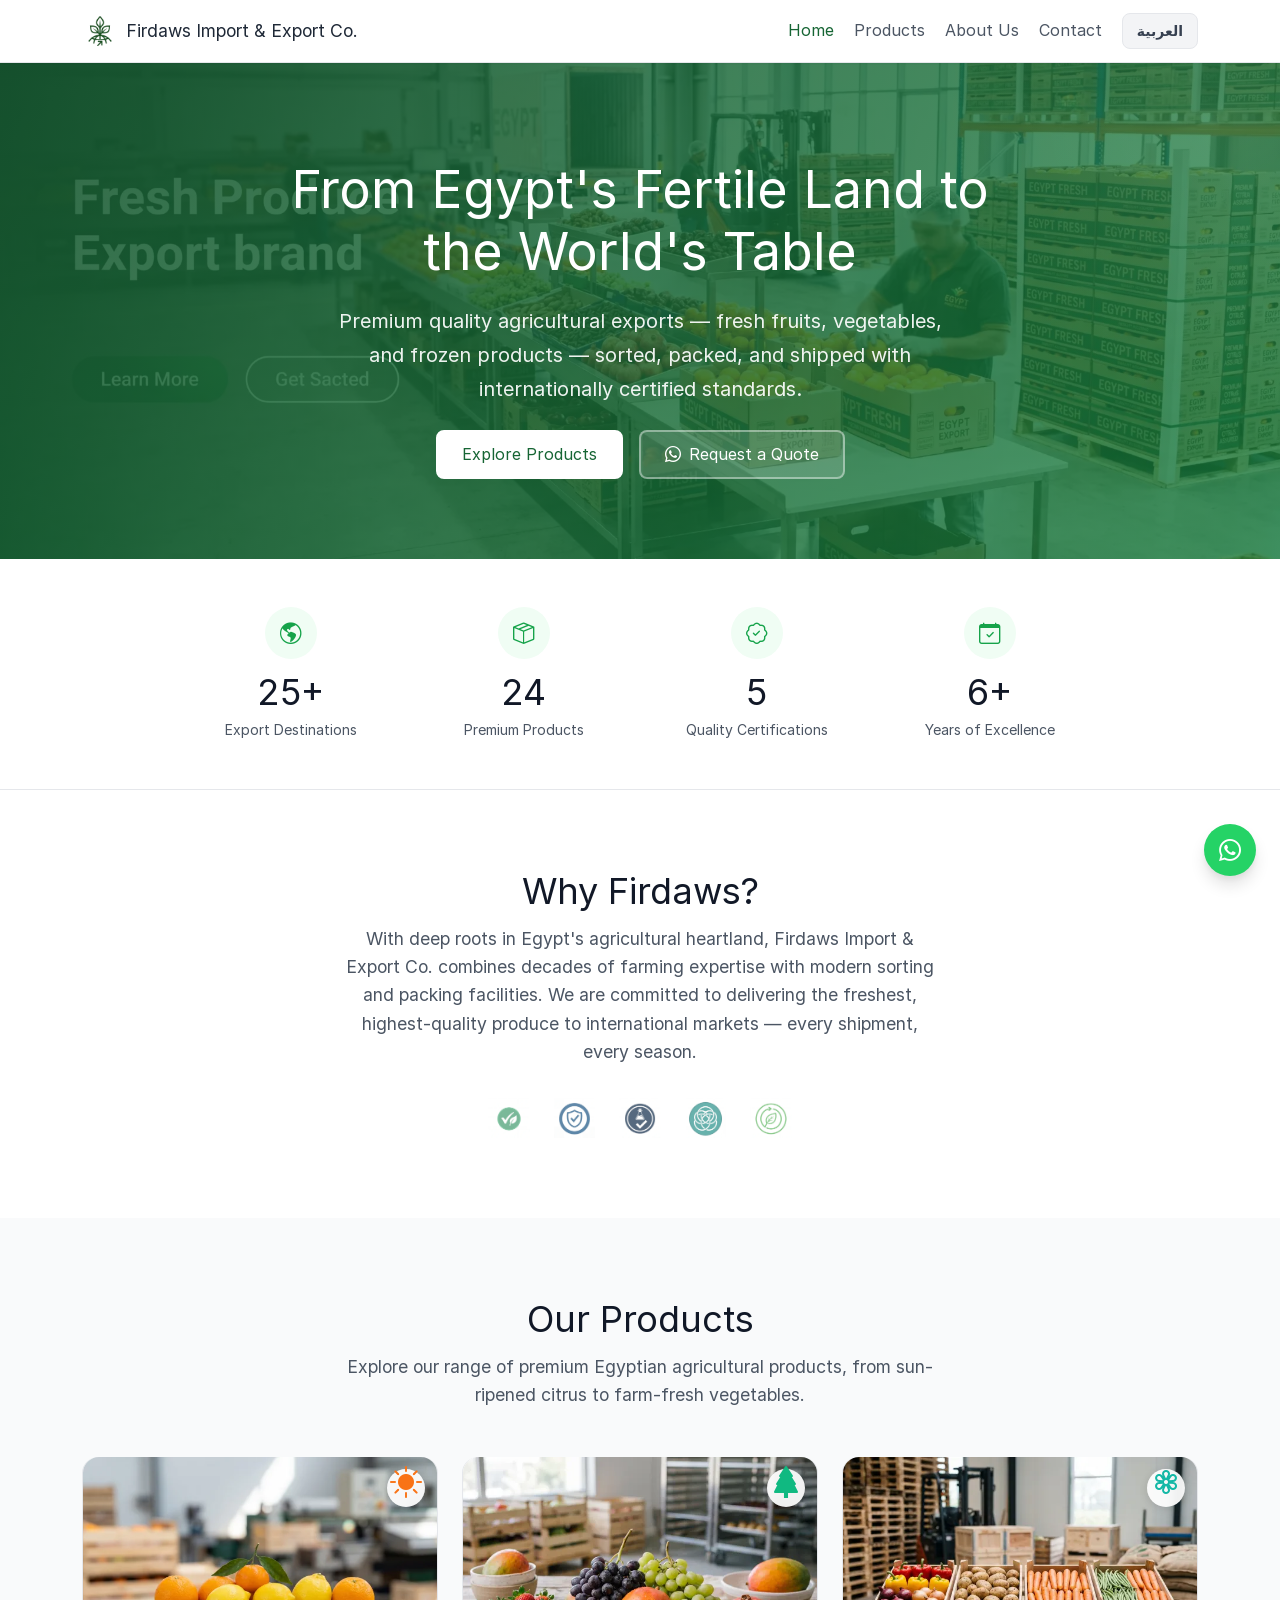
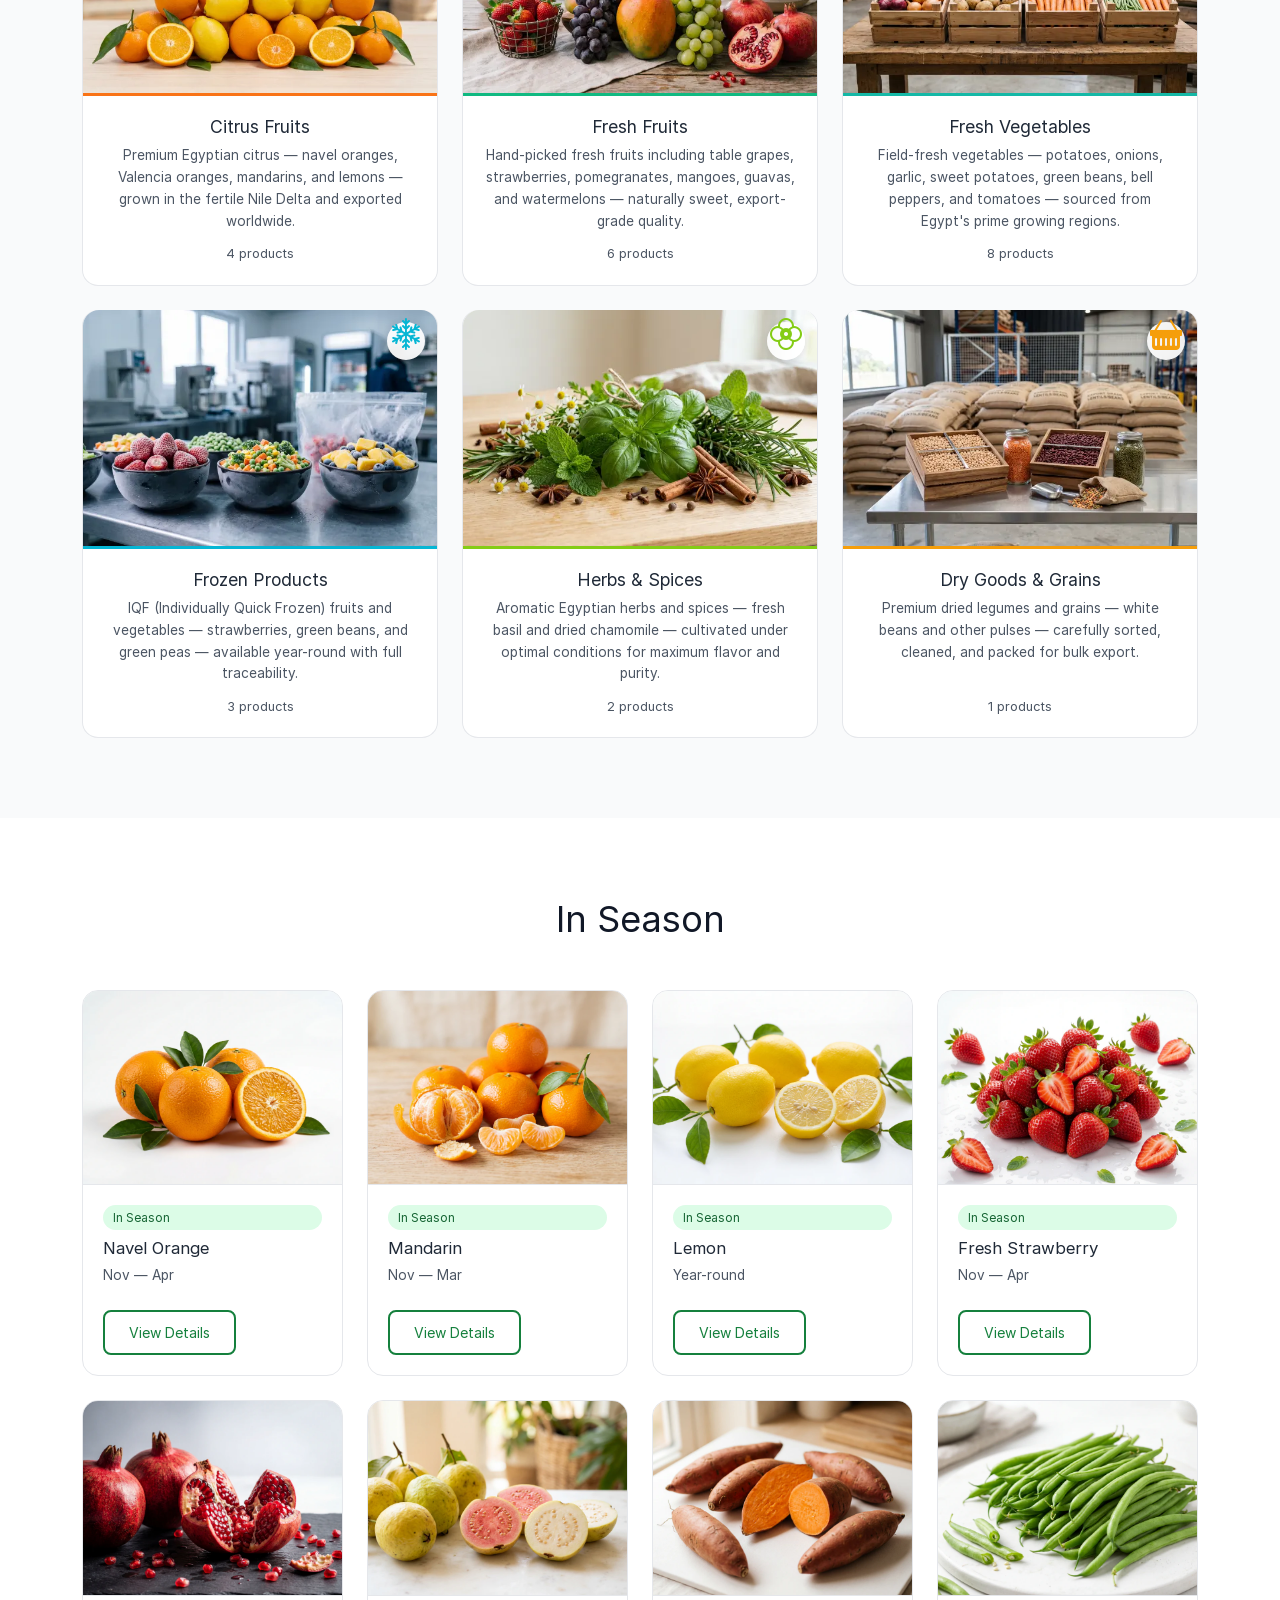
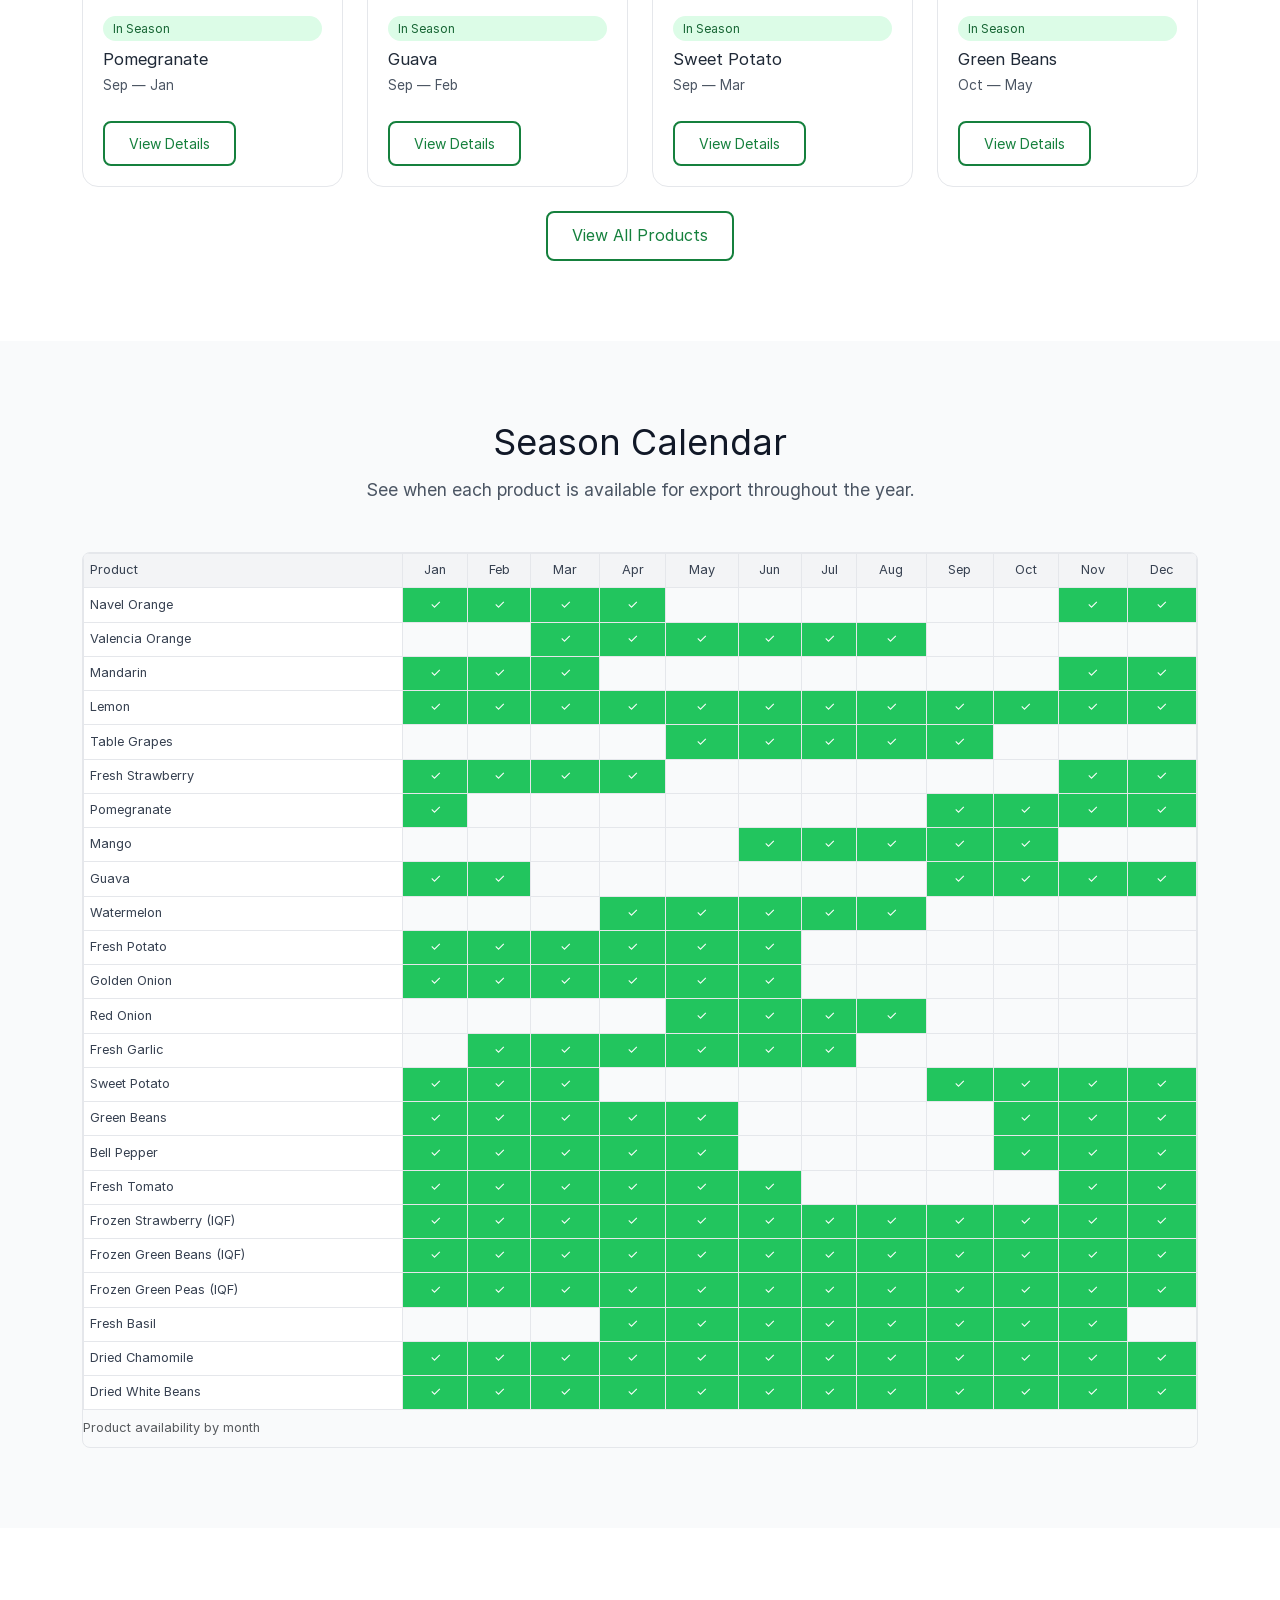
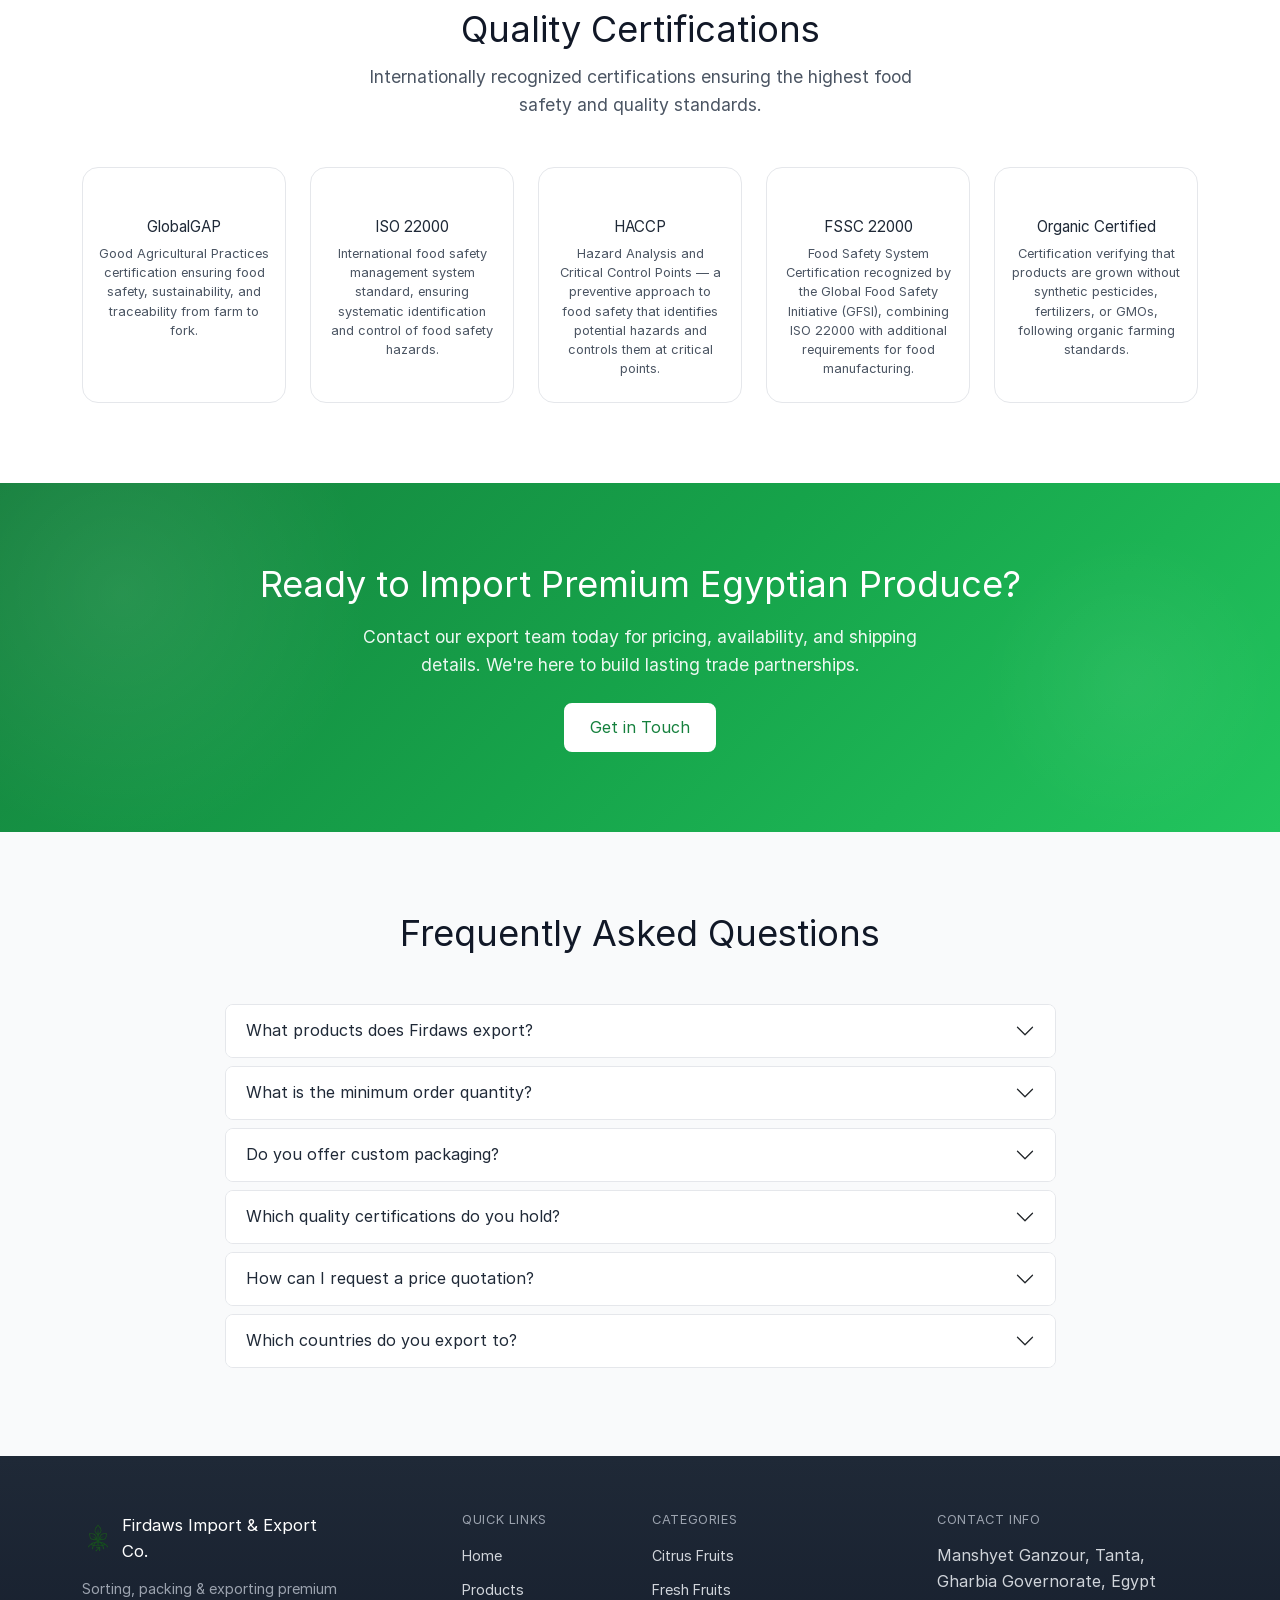
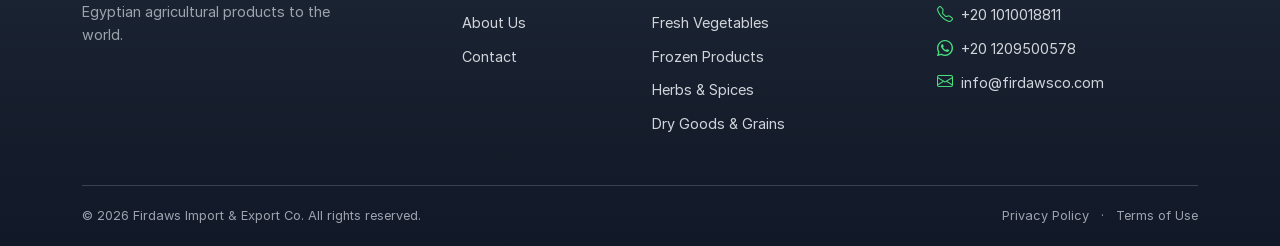
==== index.html @ d6fdc9bd "Phase 5 hotfix: Remove frame-ancestors from CSP meta tag — directive is ignored in meta elements (br" ====
<!DOCTYPE html>
<html lang="en" dir="ltr">

<head>
  <meta charset="utf-8">
  <meta name="viewport" content="width=device-width, initial-scale=1.0, shrink-to-fit=no">

  <title id="page-title">Firdaws Import &amp; Export Co. — Premium Egyptian Agricultural Exports</title>

  <meta name="description" id="page-desc"
        content="Firdaws Import &amp; Export Co. specializes in sorting, packing, and exporting premium Egyptian agricultural products — fresh fruits, vegetables, frozen goods, herbs, and dry goods — to global markets with internationally recognized quality certifications.">
  <meta name="robots" content="index, follow">
  <link rel="canonical" id="page-canonical" href="https://firdawsco.com/">

  <!-- Open Graph -->
  <meta property="og:type" content="website">
  <meta property="og:url" id="og-url" content="https://firdawsco.com/">
  <meta property="og:title" id="og-title" content="Firdaws Import &amp; Export Co. — Premium Egyptian Agricultural Exports">
  <meta property="og:description" id="og-desc" content="Firdaws Import &amp; Export Co. specializes in sorting, packing, and exporting premium Egyptian agricultural products — fresh fruits, vegetables, frozen goods, herbs, and dry goods — to global markets with internationally recognized quality certifications.">
  <meta property="og:image" id="og-image" content="https://firdawsco.com/assets/img/og-image.webp">
  <meta property="og:site_name" id="og-site-name" content="Firdaws Import &amp; Export Co.">
  <meta property="og:locale" id="og-locale" content="en_US">

  <!-- Twitter Card -->
  <meta name="twitter:card" content="summary_large_image">
  <meta name="twitter:title" id="tw-title" content="Firdaws Import &amp; Export Co. — Premium Egyptian Agricultural Exports">
  <meta name="twitter:description" id="tw-desc" content="Firdaws Import &amp; Export Co. specializes in sorting, packing, and exporting premium Egyptian agricultural products — fresh fruits, vegetables, frozen goods, herbs, and dry goods — to global markets with internationally recognized quality certifications.">
  <meta name="twitter:image" id="tw-image" content="https://firdawsco.com/assets/img/og-image.webp">

  <!-- hreflang -->
  <link rel="alternate" hreflang="en" id="hreflang-en" href="https://firdawsco.com/">
  <link rel="alternate" hreflang="ar" id="hreflang-ar" href="https://firdawsco.com/">
  <link rel="alternate" hreflang="x-default" href="https://firdawsco.com/">

  <!-- CSP -->
  <meta http-equiv="Content-Security-Policy"
        content="default-src 'none';
                 script-src 'self';
                 style-src 'self';
                 font-src 'self';
                 img-src 'self' data:;
                 connect-src 'self';
                 form-action 'none';
                 manifest-src 'self';">

  <!-- Font Preload -->
  <link rel="preload" href="./assets/fonts/inter-variable.woff2" as="font" type="font/woff2" crossorigin="anonymous">
  <link rel="preload" href="./assets/fonts/cairo-variable.woff2" as="font" type="font/woff2" crossorigin="anonymous">

  <!-- Hero Image Preload -->
  <link rel="preload" href="./assets/img/hero-bg.webp" as="image" type="image/webp" fetchpriority="high">

  <!-- Favicon & Manifest -->
  <link rel="icon" type="image/x-icon" href="./favicon.ico">
  <link rel="icon" type="image/png" sizes="32x32" href="./assets/img/favicon-32x32.png">
  <link rel="icon" type="image/png" sizes="16x16" href="./assets/img/favicon-16x16.png">
  <link rel="apple-touch-icon" sizes="180x180" href="./assets/img/apple-touch-icon.png">
  <link rel="manifest" href="./site.webmanifest">
  <meta name="theme-color" content="#16a34a">
  <meta name="apple-mobile-web-app-capable" content="yes">
  <meta name="apple-mobile-web-app-status-bar-style" content="default">

  <!-- Stylesheets -->
  <link rel="stylesheet" id="bootstrap-css" href="./assets/vendor/bootstrap-5.3.3/css/bootstrap.min.css">
  <link rel="stylesheet" href="./assets/vendor/bootstrap-icons-1.11.3/font/bootstrap-icons.min.css">
  <link rel="stylesheet" href="./assets/css/theme.css">
</head>

<body>

  <!-- Skip Link -->
  <a href="#main-content" class="skip-link" id="skip-link">Skip to main content</a>

  <!-- ═══════════════════════════════════════════
       NAVBAR
  ═══════════════════════════════════════════ -->
  <nav class="navbar navbar-expand-lg fw-navbar sticky-top"
       aria-label="Main navigation">
    <div class="container">

      <!-- Brand -->
      <a class="navbar-brand fw-brand" href="./">
        <img src="./assets/img/logo.webp" alt="" class="fw-brand-logo"
             width="36" height="36" loading="eager">
        <span id="nav-brand-name">Firdaws Import &amp; Export Co.</span>
      </a>

      <!-- Toggler -->
      <button class="navbar-toggler" type="button"
              data-bs-toggle="collapse" data-bs-target="#mainNav"
              aria-controls="mainNav" aria-expanded="false"
              aria-label="Toggle navigation">
        <i class="bi bi-list fs-4" aria-hidden="true"></i>
      </button>

      <!-- Nav Links + Lang Switch -->
      <div class="collapse navbar-collapse" id="mainNav">
        <ul class="navbar-nav ms-auto align-items-lg-center gap-lg-1">
          <li class="nav-item">
            <a class="nav-link" id="nav-home" href="./">Home</a>
          </li>
          <li class="nav-item">
            <a class="nav-link" id="nav-products" href="./products/">Products</a>
          </li>
          <li class="nav-item">
            <a class="nav-link" id="nav-about" href="./about.html">About Us</a>
          </li>
          <li class="nav-item">
            <a class="nav-link" id="nav-contact" href="./contact.html">Contact</a>
          </li>
          <li class="nav-item ms-lg-2">
            <button type="button" id="lang-switch" class="fw-btn-lang"></button>
          </li>
        </ul>
      </div>

    </div>
  </nav>

  <!-- ═══════════════════════════════════════════
       MAIN CONTENT
  ═══════════════════════════════════════════ -->
  <main id="main-content">

    <!-- ─── Section 1: Hero ─── -->
    <section id="hero-section" class="fw-hero fw-hero--home" aria-labelledby="hero-heading">
      <div class="container">
        <div class="row justify-content-center text-center">
          <div class="col-12 col-lg-10 col-xl-8">

            <h1 class="fw-hero-title" id="hero-heading">From Egypt's Fertile Land to the World's Table</h1>

            <p class="fw-hero-subtitle mb-4" id="hero-subtitle">Premium quality agricultural exports — fresh fruits, vegetables, and frozen products — sorted, packed, and shipped with internationally certified standards.</p>

            <div class="d-flex flex-wrap gap-3 justify-content-center">
              <a id="hero-cta" href="./products/" class="fw-btn-primary">
                Explore Products
              </a>
              <a id="hero-cta-quote" href="#" target="_blank" rel="noopener noreferrer" class="fw-btn-whatsapp">
                <i class="bi bi-whatsapp" aria-hidden="true"></i>
                <span id="hero-cta-quote-text">Request a Quote</span>
              </a>
            </div>

          </div>
        </div>
      </div>
    </section>
    <!-- ─── Section 1B: Stats Bar ─── -->
    <section class="fw-stats-bar" aria-label="Company statistics">
      <div class="container">
        <div id="stats-grid" class="fw-stats-grid">
          <!-- 4 stat items built dynamically by home-app.js -->
        </div>
      </div>
    </section>

    <!-- ─── Section 2: About Preview ─── -->
    <section class="fw-section" aria-labelledby="about-preview-heading">
      <div class="container text-center">

        <h2 class="fw-section-title" id="about-preview-heading">Why Firdaws?</h2>

        <p class="fw-section-subtitle mb-4" id="about-preview-text">With deep roots in Egypt's agricultural heartland, Firdaws Import &amp; Export Co. combines decades of farming expertise with modern sorting and packing facilities.</p>

        <div id="about-certs-row" class="fw-about-certs">
          <!-- Certification logos built dynamically by home-app.js -->
        </div>

      </div>
    </section>

    <!-- ─── Section 3: Categories Grid ─── -->
    <section class="fw-section fw-section-alt fw-reveal" aria-labelledby="categories-heading">
      <div class="container text-center">

        <h2 class="fw-section-title" id="categories-heading">Our Products</h2>
        <p class="fw-section-subtitle mb-5" id="categories-subtitle">Explore our range of premium Egyptian agricultural products, from sun-ripened citrus to farm-fresh vegetables.</p>

        <div id="categories-grid" class="row g-4">
          <!-- 6 category cards built dynamically by home-app.js -->
        </div>

      </div>
    </section>

    <!-- ─── Section 4: Featured Products ─── -->
    <section class="fw-section" aria-labelledby="featured-heading">
      <div class="container">

        <div class="text-center mb-5">
          <h2 class="fw-section-title" id="featured-heading">In Season</h2>
        </div>

        <div id="featured-grid" class="row g-4">
          <!-- Product cards built dynamically by home-app.js -->
        </div>

        <div class="text-center mt-4">
          <a id="featured-view-all" href="./products/" class="fw-btn-outline">
            View All Products
          </a>
        </div>

      </div>
    </section>

    <!-- ─── Section 5: Season Calendar ─── -->
    <section class="fw-section fw-section-alt" aria-labelledby="calendar-heading">
      <div class="container text-center">

        <h2 class="fw-section-title" id="calendar-heading">Season Calendar</h2>
        <p class="fw-section-subtitle mb-5" id="calendar-subtitle">See when each product is available for export throughout the year.</p>

        <div class="fw-calendar-wrap">
          <table class="fw-calendar-table">
            <thead id="calendar-thead">
              <!-- Header row built dynamically by home-app.js -->
            </thead>
            <tbody id="calendar-tbody">
              <!-- 24 product rows built dynamically by home-app.js -->
            </tbody>
          </table>
        </div>

        <!-- Mobile calendar — horizontal bars, shown on ≤767px -->
        <div id="calendar-mobile" class="fw-calendar-mobile">
          <!-- 24 product bar items built dynamically by home-app.js -->
        </div>

      </div>
    </section>

    <!-- ─── Section 6: Certifications ─── -->
    <section class="fw-section fw-reveal" aria-labelledby="certs-heading">
      <div class="container text-center">

        <h2 class="fw-section-title" id="certs-heading">Quality Certifications</h2>
        <p class="fw-section-subtitle mb-5" id="certs-subtitle">Internationally recognized certifications ensuring the highest food safety and quality standards.</p>

        <div id="certs-grid" class="row g-4 justify-content-center">
          <!-- 5 certification cards built dynamically by home-app.js -->
        </div>

      </div>
    </section>

    <!-- ─── Section 7: CTA ─── -->
    <section class="fw-cta" aria-labelledby="cta-heading">
      <div class="container text-center position-relative">

        <h2 class="fw-cta-title mb-3" id="cta-heading">Ready to Import Premium Egyptian Produce?</h2>
        <p class="fw-cta-text mb-4" id="cta-text">Contact our export team today for pricing, availability, and shipping details. We're here to build lasting trade partnerships.</p>

        <a id="cta-btn" href="./contact.html" class="fw-btn-outline">
          Get in Touch
        </a>

      </div>
    </section>

    <!-- ─── Section 8: FAQ ─── -->
    <section class="fw-section fw-section-alt fw-faq fw-reveal" aria-labelledby="faq-heading">
      <div class="container">

        <div class="text-center mb-5">
          <h2 class="fw-section-title" id="faq-heading">Frequently Asked Questions</h2>
        </div>

        <div class="row justify-content-center">
          <div class="col-12 col-lg-9">
            <div class="accordion" id="faq-accordion">
              <!-- 6 accordion items built dynamically by home-app.js -->
            </div>
          </div>
        </div>

      </div>
    </section>

  </main>

  <!-- ═══════════════════════════════════════════
       FOOTER
  ═══════════════════════════════════════════ -->
  <footer class="fw-footer" role="contentinfo">
    <div class="container">

      <div class="row g-4">

        <!-- Brand Column -->
        <div class="col-12 col-md-6 col-lg-3">
          <div class="fw-footer-brand">
            <img src="./assets/img/logo.webp" alt="" width="32" height="32" loading="lazy">
            <span id="footer-brand-name">Firdaws Import &amp; Export Co.</span>
          </div>
          <p class="fw-footer-tagline" id="footer-tagline">Sorting, packing &amp; exporting premium Egyptian agricultural products to the world.</p>
        </div>

        <!-- Quick Links Column -->
        <div class="col-6 col-md-3 col-lg-2 offset-lg-1">
          <h3 class="fw-footer-heading" id="footer-quick-title">Quick Links</h3>
          <ul class="fw-footer-links" id="footer-quick-links">
            <li><a href="./">Home</a></li>
            <li><a href="./products/">Products</a></li>
            <li><a href="./about.html">About Us</a></li>
            <li><a href="./contact.html">Contact</a></li>
          </ul>
        </div>

        <!-- Categories Column -->
        <div class="col-6 col-md-3 col-lg-2">
          <h3 class="fw-footer-heading" id="footer-categories-title">Categories</h3>
          <ul class="fw-footer-links" id="footer-categories">
            <!-- 6 category links built dynamically by shared-page.js -->
          </ul>
        </div>

        <!-- Contact Column -->
        <div class="col-12 col-md-6 col-lg-3 offset-lg-1">
          <h3 class="fw-footer-heading" id="footer-contact-title">Contact Info</h3>
          <ul class="fw-footer-links">
            <li id="footer-address" class="mb-2">Manshyet Ganzour, Tanta, Gharbia Governorate, Egypt</li>
            <li class="fw-footer-contact-item">
              <i class="bi bi-telephone" aria-hidden="true"></i>
              <a id="footer-phone-link" href="tel:+201010018811">+20 1010018811</a>
            </li>
            <li class="fw-footer-contact-item">
              <i class="bi bi-whatsapp" aria-hidden="true"></i>
              <a id="footer-whatsapp-link" href="#" target="_blank" rel="noopener noreferrer">+20 1209500578</a>
            </li>
            <li class="fw-footer-contact-item">
              <i class="bi bi-envelope" aria-hidden="true"></i>
              <a id="footer-email-link" href="mailto:info@firdawsco.com">info@firdawsco.com</a>
            </li>
          </ul>
        </div>

      </div>

      <!-- Footer Bottom -->
      <div class="fw-footer-bottom">
        <span id="footer-copyright">&copy; 2026 Firdaws Import &amp; Export Co. All rights reserved.</span>
        <div>
          <a href="./legal/privacy.html" data-legal="privacy">Privacy Policy</a>
          <span class="mx-2" aria-hidden="true">·</span>
          <a href="./legal/terms.html" data-legal="terms">Terms of Use</a>
        </div>
      </div>

    </div>
  </footer>

  <!-- Floating Actions -->
  <div id="floating-actions" class="fw-floating-actions">
    <button type="button" id="back-to-top" class="fw-back-to-top" aria-label="Back to top">
      <!-- SVG progress ring + arrow icon built by shared-page.js -->
    </button>
    <a id="whatsapp-float" href="#" target="_blank" rel="noopener noreferrer"
       class="fw-whatsapp-float" aria-label="Chat on WhatsApp">
      <i class="bi bi-whatsapp" aria-hidden="true"></i>
    </a>
  </div>

  <!-- Scripts — deferred, non-blocking, correct order -->
  <script src="./assets/vendor/bootstrap-5.3.3/js/bootstrap.min.js" defer></script>
  <script src="./assets/js/company-data.js" defer></script>
  <script src="./assets/js/utils.js" defer></script>
  <script src="./assets/js/shared-page.js" defer></script>
  <script src="./assets/js/home-app.js" defer></script>

</body>

</html>
---- assets/css/theme.css ----
/* ── Firdaws Import & Export Co. — Theme CSS ──
   @font-face declarations, CSS custom properties,
   and all fw- prefixed classes.
   Light professional B2B theme — green/white palette.
   ── End Summary ── */

/* ═══════════════════════════════════════════
   A.1 — @font-face Declarations
   ═══════════════════════════════════════════ */

@font-face {
  font-family: 'Inter Variable';
  src: url('../fonts/inter-variable.woff2') format('woff2');
  font-weight: 100 900;
  font-style: normal;
  font-display: swap;
}

@font-face {
  font-family: 'Cairo Variable';
  src: url('../fonts/cairo-variable.woff2') format('woff2');
  font-weight: 200 1000;
  font-style: normal;
  font-display: swap;
}

/* ═══════════════════════════════════════════
   A.2 — CSS Custom Properties
   ═══════════════════════════════════════════ */

:root {
  /* Fonts — switchLanguage() depends on these exact names */
  --fw-font-en: 'Inter Variable', system-ui, -apple-system, sans-serif;
  --fw-font-ar: 'Cairo Variable', 'Segoe UI', Tahoma, sans-serif;
  --fw-font-body: var(--fw-font-en);

  /* Brand Colors — green palette */
  --fw-green-50: #f0fdf4;
  --fw-green-100: #dcfce7;
  --fw-green-200: #bbf7d0;
  --fw-green-300: #86efac;
  --fw-green-400: #4ade80;
  --fw-green-500: #22c55e;
  --fw-green-600: #16a34a;
  --fw-green-700: #15803d;
  --fw-green-800: #166534;
  --fw-green-900: #14532d;

  --fw-primary: var(--fw-green-600);
  --fw-primary-hover: var(--fw-green-700);
  --fw-primary-light: var(--fw-green-50);

  /* Neutrals */
  --fw-white: #ffffff;
  --fw-gray-50: #f9fafb;
  --fw-gray-100: #f3f4f6;
  --fw-gray-200: #e5e7eb;
  --fw-gray-300: #d1d5db;
  --fw-gray-400: #9ca3af;
  --fw-gray-500: #6b7280;
  --fw-gray-600: #4b5563;
  --fw-gray-700: #374151;
  --fw-gray-800: #1f2937;
  --fw-gray-900: #111827;

  /* Semantic */
  --fw-bg: var(--fw-white);
  --fw-bg-alt: var(--fw-gray-50);
  --fw-text: var(--fw-gray-800);
  --fw-text-muted: var(--fw-gray-600);
  --fw-border: var(--fw-gray-200);

  /* Category Colors — match DATA.categories[].color */
  --fw-orange: #f97316;
  --fw-emerald: #10b981;
  --fw-teal: #14b8a6;
  --fw-cyan: #06b6d4;
  --fw-lime: #84cc16;
  --fw-amber: #f59e0b;

  /* Spacing / Radius */
  --fw-radius: 0.5rem;
  --fw-radius-lg: 1rem;
  --fw-section-py: 5rem;

  /* Shadows */
  --fw-shadow-sm: 0 1px 2px rgba(0, 0, 0, 0.05);
  --fw-shadow: 0 1px 3px rgba(0, 0, 0, 0.1), 0 1px 2px rgba(0, 0, 0, 0.06);
  --fw-shadow-md: 0 4px 6px rgba(0, 0, 0, 0.07), 0 2px 4px rgba(0, 0, 0, 0.06);
  --fw-shadow-lg: 0 10px 15px rgba(0, 0, 0, 0.1), 0 4px 6px rgba(0, 0, 0, 0.05);
}

/* ═══════════════════════════════════════════
   A.3 — Base / Reset
   ═══════════════════════════════════════════ */

*,
*::before,
*::after {
  box-sizing: border-box;
}

body {
  font-family: var(--fw-font-body);
  color: var(--fw-text);
  background-color: var(--fw-bg);
  line-height: 1.6;
  -webkit-font-smoothing: antialiased;
  -moz-osx-font-smoothing: grayscale;
}

img {
  max-width: 100%;
  height: auto;
}

a {
  color: var(--fw-primary);
  text-decoration: none;
}

a:hover {
  color: var(--fw-primary-hover);
}

/* ═══════════════════════════════════════════
   A.4 — Skip Link
   ═══════════════════════════════════════════ */

.skip-link {
  position: absolute;
  top: -100%;
  left: 0;
  z-index: 9999;
  padding: 0.75rem 1.5rem;
  background-color: var(--fw-primary);
  color: var(--fw-white);
  font-weight: 600;
  border-radius: 0 0 var(--fw-radius) 0;
  transition: top 0.2s;
}

.skip-link:focus {
  top: 0;
  color: var(--fw-white);
}

/* ═══════════════════════════════════════════
   A.5 — Navbar
   ═══════════════════════════════════════════ */

.fw-navbar {
  background-color: var(--fw-white);
  border-bottom: 1px solid var(--fw-border);
  box-shadow: var(--fw-shadow-sm);
}

.fw-navbar .navbar-toggler {
  border: none;
  padding: 0.25rem 0.5rem;
}

.fw-navbar .navbar-toggler:focus {
  box-shadow: 0 0 0 0.2rem rgba(22, 163, 74, 0.25);
}

.fw-brand {
  display: flex;
  align-items: center;
  gap: 0.5rem;
  text-decoration: none;
  color: var(--fw-text);
  font-weight: 700;
  font-size: 1.1rem;
}

.fw-brand:hover {
  color: var(--fw-green-700);
}

.fw-brand-logo {
  width: 36px;
  height: 36px;
  object-fit: contain;
}

.fw-navbar .nav-link {
  color: var(--fw-gray-600);
  font-weight: 500;
  padding: 0.5rem 0.75rem;
  border-radius: var(--fw-radius);
  transition: color 0.2s, background-color 0.2s;
}

.fw-navbar .nav-link:hover,
.fw-navbar .nav-link:focus {
  color: var(--fw-green-700);
  background-color: var(--fw-primary-light);
}

.fw-navbar .nav-link[aria-current="page"] {
  color: var(--fw-green-800);
  font-weight: 600;
}

/* ═══════════════════════════════════════════
   A.6 — Buttons
   ═══════════════════════════════════════════ */

.fw-btn-primary {
  display: inline-flex;
  align-items: center;
  gap: 0.5rem;
  padding: 0.625rem 1.5rem;
  background-color: var(--fw-primary);
  color: var(--fw-white);
  font-weight: 600;
  border: 2px solid var(--fw-primary);
  border-radius: var(--fw-radius);
  cursor: pointer;
  transition: background-color 0.2s, border-color 0.2s, box-shadow 0.2s;
}

.fw-btn-primary:hover,
.fw-btn-primary:focus {
  background-color: var(--fw-primary-hover);
  border-color: var(--fw-primary-hover);
  color: var(--fw-white);
  box-shadow: var(--fw-shadow-md);
}

.fw-btn-outline {
  display: inline-flex;
  align-items: center;
  gap: 0.5rem;
  padding: 0.625rem 1.5rem;
  background-color: transparent;
  color: var(--fw-green-700);
  font-weight: 600;
  border: 2px solid var(--fw-green-700);
  border-radius: var(--fw-radius);
  cursor: pointer;
  transition: background-color 0.2s, color 0.2s, box-shadow 0.2s;
}

.fw-btn-outline:hover,
.fw-btn-outline:focus {
  background-color: var(--fw-green-700);
  color: var(--fw-white);
  box-shadow: var(--fw-shadow-md);
}

.fw-btn-whatsapp {
  display: inline-flex;
  align-items: center;
  gap: 0.5rem;
  padding: 0.625rem 1.5rem;
  background-color: #25d366;
  color: var(--fw-white);
  font-weight: 600;
  border: 2px solid #25d366;
  border-radius: var(--fw-radius);
  cursor: pointer;
  transition: background-color 0.2s, box-shadow 0.2s;
}

.fw-btn-whatsapp:hover,
.fw-btn-whatsapp:focus {
  background-color: #1da851;
  border-color: #1da851;
  color: var(--fw-white);
  box-shadow: var(--fw-shadow-md);
}

.fw-btn-lang {
  display: inline-flex;
  align-items: center;
  padding: 0.375rem 0.875rem;
  background-color: var(--fw-gray-100);
  color: var(--fw-gray-700);
  font-weight: 600;
  font-size: 0.875rem;
  border: 1px solid var(--fw-border);
  border-radius: var(--fw-radius);
  cursor: pointer;
  transition: background-color 0.2s, color 0.2s;
}

.fw-btn-lang:hover,
.fw-btn-lang:focus {
  background-color: var(--fw-gray-200);
  color: var(--fw-gray-900);
}

/* ═══════════════════════════════════════════
   A.7 — Hero Section
   ═══════════════════════════════════════════ */

.fw-hero {
  padding: 5rem 0 4rem;
  background-color: var(--fw-primary-light);
  position: relative;
  overflow: hidden;
}

.fw-hero::before {
  content: '';
  position: absolute;
  top: -50%;
  right: -20%;
  width: 600px;
  height: 600px;
  background: radial-gradient(circle, rgba(22, 163, 74, 0.08) 0%, transparent 70%);
  border-radius: 50%;
  pointer-events: none;
}

.fw-hero-title {
  font-size: clamp(2rem, 5vw, 3.25rem);
  font-weight: 800;
  line-height: 1.2;
  color: var(--fw-gray-900);
  margin-bottom: 1.25rem;
}

.fw-hero-subtitle {
  font-size: clamp(1rem, 2.5vw, 1.25rem);
  color: var(--fw-gray-600);
  max-width: 640px;
  margin-left: auto;
  margin-right: auto;
  line-height: 1.7;
}

/* ═══════════════════════════════════════════
   A.8 — Sections
   ═══════════════════════════════════════════ */

.fw-section {
  padding: var(--fw-section-py) 0;
}

.fw-section-alt {
  background-color: var(--fw-bg-alt);
}

.fw-section-title {
  font-size: clamp(1.5rem, 3vw, 2.25rem);
  font-weight: 700;
  color: var(--fw-gray-900);
  margin-bottom: 0.75rem;
}

.fw-section-subtitle {
  font-size: 1.1rem;
  color: var(--fw-text-muted);
  max-width: 600px;
  margin-left: auto;
  margin-right: auto;
}

/* ═══════════════════════════════════════════
   A.9 — Category Cards
   ═══════════════════════════════════════════ */

.fw-cat-card {
  display: block;
  padding: 1.5rem;
  border: 1px solid var(--fw-border);
  border-radius: var(--fw-radius-lg);
  background-color: var(--fw-white);
  text-decoration: none;
  color: var(--fw-text);
  transition: transform 0.2s, box-shadow 0.2s, border-color 0.2s;
  height: 100%;
}

.fw-cat-card:hover {
  transform: translateY(-4px);
  box-shadow: var(--fw-shadow-lg);
  color: var(--fw-text);
}

.fw-cat-card i {
  font-size: 2rem;
  margin-bottom: 0.75rem;
  display: block;
}

.fw-cat-card h3 {
  font-size: 1.1rem;
  font-weight: 700;
  margin-bottom: 0.5rem;
}

.fw-cat-card p {
  font-size: 0.875rem;
  color: var(--fw-text-muted);
  margin-bottom: 0.75rem;
  line-height: 1.6;
}

.fw-cat-count {
  font-size: 0.8rem;
  font-weight: 600;
  color: var(--fw-text-muted);
}

/* Category color accents — border-top + icon color */
.fw-cat-card--orange  { border-top: 3px solid var(--fw-orange); }
.fw-cat-card--orange i { color: var(--fw-orange); }

.fw-cat-card--emerald  { border-top: 3px solid var(--fw-emerald); }
.fw-cat-card--emerald i { color: var(--fw-emerald); }

.fw-cat-card--teal  { border-top: 3px solid var(--fw-teal); }
.fw-cat-card--teal i { color: var(--fw-teal); }

.fw-cat-card--cyan  { border-top: 3px solid var(--fw-cyan); }
.fw-cat-card--cyan i { color: var(--fw-cyan); }

.fw-cat-card--lime  { border-top: 3px solid var(--fw-lime); }
.fw-cat-card--lime i { color: var(--fw-lime); }

.fw-cat-card--amber  { border-top: 3px solid var(--fw-amber); }
.fw-cat-card--amber i { color: var(--fw-amber); }

.fw-cat-card:hover.fw-cat-card--orange  { border-color: var(--fw-orange); }
.fw-cat-card:hover.fw-cat-card--emerald { border-color: var(--fw-emerald); }
.fw-cat-card:hover.fw-cat-card--teal    { border-color: var(--fw-teal); }
.fw-cat-card:hover.fw-cat-card--cyan    { border-color: var(--fw-cyan); }
.fw-cat-card:hover.fw-cat-card--lime    { border-color: var(--fw-lime); }
.fw-cat-card:hover.fw-cat-card--amber   { border-color: var(--fw-amber); }

/* ═══════════════════════════════════════════
   A.10 — Product Cards
   ═══════════════════════════════════════════ */

.fw-product-card {
  border: 1px solid var(--fw-border);
  border-radius: var(--fw-radius-lg);
  background-color: var(--fw-white);
  overflow: hidden;
  transition: transform 0.2s, box-shadow 0.2s;
  height: 100%;
  display: flex;
  flex-direction: column;
}

.fw-product-card:hover {
  transform: translateY(-4px);
  box-shadow: var(--fw-shadow-lg);
}

.fw-product-card img {
  width: 100%;
  height: 200px;
  object-fit: cover;
  border-bottom: 1px solid var(--fw-border);
}

.fw-product-card-body {
  padding: 1.25rem;
  flex: 1;
  display: flex;
  flex-direction: column;
}

.fw-product-card-body h3 {
  font-size: 1.05rem;
  font-weight: 700;
  margin-bottom: 0.375rem;
}

.fw-product-card-body p {
  font-size: 0.85rem;
  color: var(--fw-text-muted);
  margin-bottom: 0.75rem;
}

.fw-product-badge {
  display: inline-block;
  font-size: 0.75rem;
  font-weight: 600;
  padding: 0.2rem 0.6rem;
  border-radius: 999px;
  margin-bottom: 0.5rem;
}

.fw-badge-season {
  background-color: var(--fw-green-100);
  color: var(--fw-green-800);
}

.fw-product-card-footer {
  margin-top: auto;
  padding-top: 0.75rem;
}

/* ═══════════════════════════════════════════
   A.11 — Season Calendar Table
   ═══════════════════════════════════════════ */

.fw-calendar-table {
  width: 100%;
  font-size: 0.8rem;
  border-collapse: collapse;
}

.fw-calendar-table th,
.fw-calendar-table td {
  padding: 0.4rem 0.35rem;
  text-align: center;
  border: 1px solid var(--fw-border);
  white-space: nowrap;
}

.fw-calendar-table thead th {
  background-color: var(--fw-gray-100);
  font-weight: 700;
  color: var(--fw-gray-700);
  position: sticky;
  top: 0;
  z-index: 1;
}

.fw-calendar-table thead th:first-child {
  text-align: start;
  min-width: 140px;
}

.fw-calendar-table tbody td:first-child {
  text-align: start;
  font-weight: 600;
  color: var(--fw-gray-700);
  background-color: var(--fw-white);
}

.fw-cal-active {
  background-color: var(--fw-green-500);
  color: var(--fw-white);
}

.fw-calendar-wrap {
  overflow-x: auto;
  -webkit-overflow-scrolling: touch;
  border-radius: var(--fw-radius);
  border: 1px solid var(--fw-border);
}

/* ═══════════════════════════════════════════
   A.12 — Certification Cards
   ═══════════════════════════════════════════ */

.fw-cert-card {
  text-align: center;
  padding: 1.5rem 1rem;
  border: 1px solid var(--fw-border);
  border-radius: var(--fw-radius-lg);
  background-color: var(--fw-white);
  height: 100%;
  transition: box-shadow 0.2s;
}

.fw-cert-card:hover {
  box-shadow: var(--fw-shadow-md);
}

.fw-cert-logo {
  max-height: 60px;
  width: auto;
  margin-bottom: 1rem;
  object-fit: contain;
}

.fw-cert-card h3 {
  font-size: 0.95rem;
  font-weight: 700;
  margin-bottom: 0.5rem;
  color: var(--fw-gray-800);
}

.fw-cert-card p {
  font-size: 0.8rem;
  color: var(--fw-text-muted);
  line-height: 1.5;
  margin-bottom: 0;
}

/* ═══════════════════════════════════════════
   A.13 — CTA Section
   ═══════════════════════════════════════════ */

.fw-cta {
  padding: var(--fw-section-py) 0;
  background-color: var(--fw-primary);
  color: var(--fw-white);
  position: relative;
  overflow: hidden;
}

.fw-cta::before {
  content: '';
  position: absolute;
  top: -40%;
  left: -10%;
  width: 500px;
  height: 500px;
  background: radial-gradient(circle, rgba(255, 255, 255, 0.08) 0%, transparent 70%);
  border-radius: 50%;
  pointer-events: none;
}

.fw-cta-title {
  font-size: clamp(1.5rem, 3vw, 2.25rem);
  font-weight: 700;
  color: var(--fw-white);
}

.fw-cta-text {
  color: rgba(255, 255, 255, 0.92);
  font-size: 1.1rem;
  max-width: 600px;
  margin-left: auto;
  margin-right: auto;
}

.fw-cta .fw-btn-outline {
  border-color: var(--fw-white);
  color: var(--fw-white);
}

.fw-cta .fw-btn-outline:hover,
.fw-cta .fw-btn-outline:focus {
  background-color: var(--fw-white);
  color: var(--fw-primary);
}

/* ═══════════════════════════════════════════
   A.14 — FAQ / Accordion
   ═══════════════════════════════════════════ */

.fw-faq .accordion-item {
  border: 1px solid var(--fw-border);
  margin-bottom: 0.5rem;
  border-radius: var(--fw-radius) !important;
  overflow: hidden;
}

.fw-faq .accordion-button {
  font-weight: 600;
  color: var(--fw-gray-800);
  background-color: var(--fw-white);
  padding: 1rem 1.25rem;
}

.fw-faq .accordion-button:not(.collapsed) {
  background-color: var(--fw-primary-light);
  color: var(--fw-primary);
  box-shadow: none;
}

.fw-faq .accordion-button:focus {
  box-shadow: 0 0 0 0.2rem rgba(22, 163, 74, 0.25);
  border-color: transparent;
}

.fw-faq .accordion-body {
  color: var(--fw-gray-600);
  line-height: 1.7;
  padding: 1rem 1.25rem;
}

/* ═══════════════════════════════════════════
   A.15 — About Preview — cert logos row
   ═══════════════════════════════════════════ */

.fw-about-certs {
  display: flex;
  flex-wrap: wrap;
  align-items: center;
  justify-content: center;
  gap: 1.5rem;
  margin-top: 2rem;
}

.fw-about-certs img {
  height: 40px;
  width: auto;
  object-fit: contain;
  opacity: 0.7;
  transition: opacity 0.2s;
  filter: grayscale(30%);
}

.fw-about-certs img:hover {
  opacity: 1;
  filter: grayscale(0%);
}

/* ═══════════════════════════════════════════
   A.16 — Footer
   ═══════════════════════════════════════════ */

.fw-footer {
  background-color: var(--fw-gray-800);
  color: var(--fw-gray-300);
  padding: 3.5rem 0 0;
}

.fw-footer-brand {
  display: flex;
  align-items: center;
  gap: 0.5rem;
  margin-bottom: 0.75rem;
}

.fw-footer-brand img {
  width: 32px;
  height: 32px;
  object-fit: contain;
}

.fw-footer-brand span {
  font-weight: 700;
  font-size: 1.05rem;
  color: var(--fw-white);
}

.fw-footer-tagline {
  font-size: 0.9rem;
  color: var(--fw-gray-400);
  line-height: 1.6;
}

.fw-footer-heading {
  font-size: 0.8rem;
  font-weight: 700;
  text-transform: uppercase;
  letter-spacing: 0.05em;
  color: var(--fw-gray-400);
  margin-bottom: 1rem;
}

.fw-footer-links {
  list-style: none;
  padding: 0;
  margin: 0;
}

.fw-footer-links li {
  margin-bottom: 0.5rem;
}

.fw-footer-links a {
  color: var(--fw-gray-300);
  font-size: 0.9rem;
  text-decoration: none;
  transition: color 0.2s;
}

.fw-footer-links a:hover {
  color: var(--fw-white);
}

.fw-footer-contact-item {
  display: flex;
  align-items: center;
  gap: 0.5rem;
  margin-bottom: 0.5rem;
  font-size: 0.9rem;
}

.fw-footer-contact-item i {
  color: var(--fw-green-400);
  font-size: 1rem;
  flex-shrink: 0;
}

.fw-footer-contact-item a {
  color: var(--fw-gray-300);
  text-decoration: none;
}

.fw-footer-contact-item a:hover {
  color: var(--fw-white);
}

.fw-footer-bottom {
  border-top: 1px solid var(--fw-gray-700);
  padding: 1.25rem 0;
  margin-top: 2.5rem;
  display: flex;
  flex-wrap: wrap;
  justify-content: space-between;
  align-items: center;
  gap: 0.75rem;
  font-size: 0.8rem;
  color: var(--fw-gray-400);
}

.fw-footer-bottom a {
  color: var(--fw-gray-400);
  text-decoration: none;
}

.fw-footer-bottom a:hover {
  color: var(--fw-white);
}

/* ═══════════════════════════════════════════
   A.17 — WhatsApp Float
   ═══════════════════════════════════════════ */

.fw-whatsapp-float {
  display: flex;
  align-items: center;
  justify-content: center;
  width: 52px;
  height: 52px;
  border-radius: 50%;
  background-color: #25d366;
  color: var(--fw-white);
  font-size: 1.4rem;
  text-decoration: none;
  box-shadow: var(--fw-shadow-lg);
  transition: transform 0.2s, box-shadow 0.2s;
}

.fw-whatsapp-float:hover {
  transform: scale(1.1);
  box-shadow: 0 6px 20px rgba(37, 211, 102, 0.4);
  color: var(--fw-white);
}

/* ═══════════════════════════════════════════
   A.18 — Floating Actions Wrapper + Back to Top
   ═══════════════════════════════════════════ */

.fw-floating-actions {
  position: fixed;
  bottom: 1.5rem;
  right: 1.5rem;
  z-index: 1000;
  display: flex;
  flex-direction: column;
  align-items: center;
  gap: 0.75rem;
}

[dir="rtl"] .fw-floating-actions {
  right: auto;
  left: 1.5rem;
}

.fw-back-to-top {
  position: relative;
  width: 52px;
  height: 52px;
  border-radius: 50%;
  background: rgba(255, 255, 255, 0.12);
  backdrop-filter: blur(8px);
  -webkit-backdrop-filter: blur(8px);
  border: none;
  cursor: pointer;
  opacity: 0;
  pointer-events: none;
  transform: translateY(10px);
  transition: opacity 0.3s, transform 0.3s;
}

.fw-back-to-top.visible {
  opacity: 1;
  pointer-events: auto;
  transform: translateY(0);
}

.fw-back-to-top__ring {
  position: absolute;
  inset: 0;
  transform: rotate(-90deg);
  pointer-events: none;
}

.fw-back-to-top__track {
  fill: none;
  stroke: var(--fw-gray-300);
  opacity: 0.3;
  stroke-width: 3;
}

.fw-back-to-top__progress {
  fill: none;
  stroke: var(--fw-primary);
  stroke-width: 3;
  stroke-linecap: round;
  transition: stroke-dashoffset 0.15s ease-out;
}

.fw-back-to-top__icon {
  position: absolute;
  inset: 0;
  display: flex;
  align-items: center;
  justify-content: center;
  color: var(--fw-gray-600);
  font-size: 1.1rem;
  text-shadow: 0 0 8px rgba(22, 163, 74, 0.35);
  transition: text-shadow 0.3s, color 0.3s;
}

.fw-back-to-top:hover .fw-back-to-top__icon {
  color: var(--fw-primary);
  text-shadow: 0 0 14px rgba(22, 163, 74, 0.55);
}

@media (prefers-reduced-motion: reduce) {
  .fw-back-to-top {
    transition: none;
  }

  .fw-back-to-top__progress {
    transition: none;
  }

  .fw-back-to-top__icon {
    transition: none;
    text-shadow: none;
  }
}

/* ═══════════════════════════════════════════
   A.19 — RTL Overrides
   ═══════════════════════════════════════════ */

[dir="rtl"] body {
  text-align: right;
}

/* ═══════════════════════════════════════════
   A.20 — Responsive Adjustments
   ═══════════════════════════════════════════ */

@media (max-width: 767.98px) {
  :root {
    --fw-section-py: 3rem;
  }

  .fw-hero {
    padding: 3rem 0 2.5rem;
  }

  .fw-calendar-table {
    font-size: 0.7rem;
  }

  .fw-calendar-table th,
  .fw-calendar-table td {
    padding: 0.3rem 0.25rem;
  }

  .fw-footer-bottom {
    flex-direction: column;
    text-align: center;
  }
}

@media (max-width: 575.98px) {
  .fw-hero-title {
    font-size: 1.75rem;
  }

  .fw-about-certs img {
    height: 30px;
  }
}


/* ═══════════════════════════════════════════
   A.21 — Breadcrumb
   ═══════════════════════════════════════════ */

.fw-breadcrumb {
  display: flex;
  flex-wrap: wrap;
  align-items: center;
  gap: 0.25rem;
  list-style: none;
  padding: 0;
  margin: 0 0 1.5rem;
  font-size: 0.9rem;
}

.fw-breadcrumb li {
  display: flex;
  align-items: center;
  color: var(--fw-text-muted);
}

.fw-breadcrumb li:not(:last-child)::after {
  content: '›';
  margin-left: 0.5rem;
  margin-right: 0.5rem;
  color: var(--fw-gray-400);
}

.fw-breadcrumb a {
  color: var(--fw-text-muted);
  text-decoration: none;
  transition: color 0.2s;
}

.fw-breadcrumb a:hover {
  color: var(--fw-primary);
}

.fw-breadcrumb [aria-current="page"] {
  color: var(--fw-gray-800);
  font-weight: 600;
}

[dir="rtl"] .fw-breadcrumb li:not(:last-child)::after {
  content: '‹';
}

/* ═══════════════════════════════════════════
   A.22 — Filter Bar
   ═══════════════════════════════════════════ */

.fw-filter-bar {
  display: flex;
  flex-wrap: wrap;
  gap: 0.5rem;
  justify-content: center;
  margin-bottom: 2rem;
}

.fw-filter-btn {
  display: inline-flex;
  align-items: center;
  padding: 0.4rem 1rem;
  font-size: 0.875rem;
  font-weight: 500;
  color: var(--fw-gray-600);
  background-color: var(--fw-white);
  border: 1px solid var(--fw-border);
  border-radius: 999px;
  cursor: pointer;
  transition: all 0.2s;
}

.fw-filter-btn:hover {
  border-color: var(--fw-primary);
  color: var(--fw-primary);
}

.fw-filter-btn.active {
  background-color: var(--fw-primary);
  border-color: var(--fw-primary);
  color: var(--fw-white);
}

/* ═══════════════════════════════════════════
   A.23 — Product Details Hero
   ═══════════════════════════════════════════ */

.fw-product-hero-img {
  width: 100%;
  max-height: 450px;
  object-fit: cover;
  border-radius: var(--fw-radius-lg);
  border: 1px solid var(--fw-border);
}

.fw-product-hero-name {
  font-size: clamp(1.5rem, 3vw, 2.25rem);
  font-weight: 700;
  color: var(--fw-gray-900);
  margin-bottom: 0.75rem;
}

.fw-product-hero-desc {
  color: var(--fw-gray-600);
  line-height: 1.7;
  margin-bottom: 1.5rem;
}

/* ═══════════════════════════════════════════
   A.24 — Product Varieties
   ═══════════════════════════════════════════ */

.fw-product-varieties {
  margin-bottom: 1.5rem;
}

.fw-product-varieties h3 {
  font-size: 1rem;
  font-weight: 700;
  color: var(--fw-gray-800);
  margin-bottom: 0.5rem;
}

.fw-product-varieties ul {
  list-style: disc;
  padding-left: 1.25rem;
  margin: 0;
}

.fw-product-varieties li {
  margin-bottom: 0.25rem;
  font-size: 0.9rem;
  color: var(--fw-gray-600);
}

[dir="rtl"] .fw-product-varieties ul {
  padding-left: 0;
  padding-right: 1.25rem;
}

/* ═══════════════════════════════════════════
   A.25 — Specifications Table
   ═══════════════════════════════════════════ */

.fw-specs-table {
  width: 100%;
  border-collapse: collapse;
  border: 1px solid var(--fw-border);
  border-radius: var(--fw-radius);
  overflow: hidden;
}

.fw-specs-table th,
.fw-specs-table td {
  padding: 0.75rem 1rem;
  font-size: 0.9rem;
  border-bottom: 1px solid var(--fw-border);
  text-align: start;
}

.fw-specs-table th {
  background-color: var(--fw-gray-50);
  color: var(--fw-gray-700);
  font-weight: 600;
  width: 40%;
}

.fw-specs-table td {
  color: var(--fw-gray-600);
}

.fw-specs-table tr:last-child th,
.fw-specs-table tr:last-child td {
  border-bottom: none;
}

/* ═══════════════════════════════════════════
   A.26 — Packaging Card
   ═══════════════════════════════════════════ */

.fw-packaging-card {
  padding: 1.5rem;
  border: 1px solid var(--fw-border);
  border-radius: var(--fw-radius-lg);
  background-color: var(--fw-white);
}

.fw-packaging-card h3 {
  font-size: 1rem;
  font-weight: 700;
  color: var(--fw-gray-800);
  margin-bottom: 0.75rem;
}

.fw-packaging-card ul {
  list-style: none;
  padding: 0;
  margin: 0;
}

.fw-packaging-card li {
  padding: 0.5rem 0;
  font-size: 0.9rem;
  color: var(--fw-gray-600);
  border-bottom: 1px solid var(--fw-gray-100);
}

.fw-packaging-card li:last-child {
  border-bottom: none;
}

/* ═══════════════════════════════════════════
   A.27 — Empty State
   ═══════════════════════════════════════════ */

.fw-empty-state {
  text-align: center;
  padding: 3rem 1rem;
  color: var(--fw-gray-500);
}

.fw-empty-state p {
  font-size: 1.1rem;
  margin-bottom: 0;
}

/* ═══════════════════════════════════════════
   A.28 — Responsive Additions (Phase 3)
   ═══════════════════════════════════════════ */

@media (max-width: 767.98px) {
  .fw-product-hero-img {
    max-height: 300px;
  }

  .fw-filter-bar {
    gap: 0.375rem;
  }

  .fw-filter-btn {
    font-size: 0.8rem;
    padding: 0.3rem 0.75rem;
  }
}

/* ═══════════════════════════════════════════
   A.29 — Compact Hero (About / Contact / inner pages)
   ═══════════════════════════════════════════ */

.fw-hero--compact {
  padding: 3rem 0 2.5rem;
}

.fw-hero--compact .fw-hero-title {
  font-size: clamp(1.75rem, 4vw, 2.75rem);
  margin-bottom: 0.75rem;
}

.fw-hero--compact .fw-hero-subtitle {
  font-size: 1.05rem;
  margin-bottom: 0;
}

/* ═══════════════════════════════════════════
   A.30 — About Page
   ═══════════════════════════════════════════ */

.fw-about-text {
  font-size: 1.05rem;
  line-height: 1.8;
  color: var(--fw-gray-600);
}

/* Mission Card */
.fw-mission-card {
  padding: 2.5rem;
  border: 1px solid var(--fw-border);
  border-radius: var(--fw-radius-lg);
  background-color: var(--fw-white);
}

.fw-mission-card i {
  font-size: 2.5rem;
  color: var(--fw-primary);
  display: block;
  margin-bottom: 1rem;
}

/* Value Cards */
.fw-value-card {
  text-align: center;
  padding: 2rem 1.5rem;
  border: 1px solid var(--fw-border);
  border-radius: var(--fw-radius-lg);
  background-color: var(--fw-white);
  height: 100%;
  transition: transform 0.2s, box-shadow 0.2s;
}

.fw-value-card:hover {
  transform: translateY(-4px);
  box-shadow: var(--fw-shadow-lg);
}

.fw-value-card i {
  font-size: 2rem;
  color: var(--fw-primary);
  margin-bottom: 1rem;
  display: block;
}

.fw-value-card h3 {
  font-size: 1.05rem;
  font-weight: 700;
  color: var(--fw-gray-800);
  margin-bottom: 0.5rem;
}

.fw-value-card p {
  font-size: 0.9rem;
  color: var(--fw-text-muted);
  line-height: 1.6;
  margin-bottom: 0;
}

/* ═══════════════════════════════════════════
   A.31 — Contact Page
   ═══════════════════════════════════════════ */

/* Contact Form */
.fw-contact-form .form-label {
  font-weight: 600;
  font-size: 0.9rem;
  color: var(--fw-gray-700);
  margin-bottom: 0.375rem;
}

.fw-contact-form .form-control,
.fw-contact-form .form-select {
  border: 1px solid var(--fw-border);
  border-radius: var(--fw-radius);
  padding: 0.625rem 0.875rem;
  font-size: 0.95rem;
  transition: border-color 0.2s, box-shadow 0.2s;
}

.fw-contact-form .form-control:focus,
.fw-contact-form .form-select:focus {
  border-color: var(--fw-primary);
  box-shadow: 0 0 0 0.2rem rgba(22, 163, 74, 0.15);
}

/* Success Message */
.fw-form-success {
  display: flex;
  align-items: center;
  gap: 0.75rem;
  padding: 1rem 1.25rem;
  margin-top: 1rem;
  background-color: var(--fw-green-50);
  border: 1px solid var(--fw-green-200);
  border-radius: var(--fw-radius);
  color: var(--fw-green-800);
}

.fw-form-success i {
  font-size: 1.25rem;
  color: var(--fw-green-600);
  flex-shrink: 0;
}

.fw-form-success p {
  margin: 0;
  font-weight: 500;
}

/* Contact Info Panel */
.fw-contact-info {
  display: flex;
  flex-direction: column;
  gap: 1.5rem;
}

.fw-contact-info-item {
  display: flex;
  gap: 1rem;
  align-items: flex-start;
}

.fw-contact-info-icon {
  display: flex;
  align-items: center;
  justify-content: center;
  width: 44px;
  height: 44px;
  min-width: 44px;
  border-radius: var(--fw-radius);
  background-color: var(--fw-primary-light);
  color: var(--fw-primary);
  font-size: 1.1rem;
}

.fw-contact-info-item h3 {
  font-size: 0.8rem;
  font-weight: 700;
  text-transform: uppercase;
  letter-spacing: 0.05em;
  color: var(--fw-gray-400);
  margin-bottom: 0.25rem;
}

.fw-contact-info-item p {
  font-size: 0.95rem;
  color: var(--fw-gray-700);
  margin-bottom: 0;
  line-height: 1.5;
}

.fw-contact-info-item a {
  font-size: 0.95rem;
  color: var(--fw-primary);
  text-decoration: none;
  font-weight: 500;
}

.fw-contact-info-item a:hover {
  color: var(--fw-primary-hover);
}

/* ═══════════════════════════════════════════
   A.32 — Responsive Additions (Phase 4)
   ═══════════════════════════════════════════ */

@media (max-width: 767.98px) {
  .fw-hero--compact {
    padding: 2rem 0 1.5rem;
  }

  .fw-mission-card {
    padding: 1.5rem;
  }

  .fw-value-card {
    padding: 1.5rem 1rem;
  }
}

/* ═══════════════════════════════════════════
   A.33 — Legal Page Layout (TOC + Article + Sections)
   ═══════════════════════════════════════════ */

.fw-legal-toc {
  position: sticky;
  top: 5rem;
  max-height: calc(100vh - 6rem);
  overflow-y: auto;
  padding: 1.5rem;
  background-color: var(--fw-gray-50);
  border: 1px solid var(--fw-border);
  border-radius: var(--fw-radius-lg);
}

.fw-legal-toc-title {
  font-size: 0.8rem;
  font-weight: 700;
  text-transform: uppercase;
  letter-spacing: 0.05em;
  color: var(--fw-gray-400);
  margin-bottom: 0.75rem;
}

.fw-legal-toc-list {
  list-style: none;
  padding: 0;
  margin: 0;
  counter-reset: toc-counter;
}

.fw-legal-toc-list li {
  counter-increment: toc-counter;
  margin-bottom: 0.25rem;
}

.fw-legal-toc-list a {
  display: block;
  padding: 0.375rem 0.5rem;
  font-size: 0.85rem;
  color: var(--fw-gray-600);
  text-decoration: none;
  border-radius: var(--fw-radius);
  transition: color 0.2s, background-color 0.2s;
}

.fw-legal-toc-list a::before {
  content: counter(toc-counter, decimal-leading-zero) '. ';
  font-weight: 600;
  color: var(--fw-gray-400);
}

.fw-legal-toc-list a:hover,
.fw-legal-toc-list a:focus {
  color: var(--fw-primary);
  background-color: var(--fw-white);
}

.fw-legal-article {
  max-width: 780px;
}

.fw-legal-intro-note {
  display: flex;
  gap: 0.75rem;
  padding: 1.25rem;
  margin-bottom: 2.5rem;
  background-color: var(--fw-green-50);
  border: 1px solid var(--fw-green-200);
  border-radius: var(--fw-radius-lg);
  color: var(--fw-gray-700);
  font-size: 0.95rem;
  line-height: 1.7;
}

.fw-legal-intro-note i {
  color: var(--fw-primary);
  font-size: 1.25rem;
  flex-shrink: 0;
  margin-top: 0.15rem;
}

.fw-legal-intro-note p {
  margin: 0;
}

.fw-legal-section {
  padding-bottom: 2rem;
  margin-bottom: 2rem;
  border-bottom: 1px solid var(--fw-border);
}

.fw-legal-section:last-child {
  border-bottom: none;
  margin-bottom: 0;
  padding-bottom: 0;
}

.fw-legal-section-heading {
  display: flex;
  align-items: baseline;
  gap: 0.75rem;
  font-size: 1.25rem;
  font-weight: 700;
  color: var(--fw-gray-900);
  margin-bottom: 1rem;
}

.fw-legal-section-num {
  font-size: 0.85rem;
  font-weight: 700;
  color: var(--fw-primary);
  min-width: 2rem;
}

.fw-legal-section p {
  font-size: 0.95rem;
  line-height: 1.8;
  color: var(--fw-gray-600);
  margin-bottom: 1rem;
}

.fw-legal-section p:last-child {
  margin-bottom: 0;
}

.fw-legal-contact-block {
  padding: 1.5rem;
  background-color: var(--fw-gray-50);
  border: 1px solid var(--fw-border);
  border-radius: var(--fw-radius-lg);
  margin-top: 1.25rem;
}

.fw-legal-contact-row {
  display: flex;
  align-items: center;
  gap: 0.75rem;
  padding: 0.5rem 0;
  font-size: 0.9rem;
  color: var(--fw-gray-700);
}

.fw-legal-contact-row:not(:last-child) {
  border-bottom: 1px solid var(--fw-gray-100);
}

.fw-legal-contact-row i {
  color: var(--fw-primary);
  font-size: 1rem;
  width: 1.25rem;
  text-align: center;
  flex-shrink: 0;
}

.fw-legal-contact-row a {
  color: var(--fw-primary);
  text-decoration: none;
  font-weight: 500;
}

.fw-legal-contact-row a:hover {
  color: var(--fw-primary-hover);
}

/* ═══════════════════════════════════════════
   A.34 — Legal Page Header (Badge + Meta)
   ═══════════════════════════════════════════ */

.fw-legal-header-badge {
  display: inline-flex;
  align-items: center;
  gap: 0.375rem;
  padding: 0.3rem 0.75rem;
  font-size: 0.75rem;
  font-weight: 700;
  text-transform: uppercase;
  letter-spacing: 0.05em;
  background-color: var(--fw-green-100);
  color: var(--fw-green-800);
  border-radius: 999px;
  margin-bottom: 0.75rem;
}

.fw-legal-header-meta {
  font-size: 0.9rem;
  color: var(--fw-text-muted);
  margin-top: 0.75rem;
  margin-bottom: 0;
  display: flex;
  flex-wrap: wrap;
  align-items: center;
  gap: 0.25rem;
}

.fw-legal-header-meta time {
  font-weight: 600;
  color: var(--fw-gray-700);
}

.fw-legal-meta-sep {
  margin: 0 0.375rem;
  color: var(--fw-gray-300);
}

/* ═══════════════════════════════════════════
   A.35 — Legal Responsive
   ═══════════════════════════════════════════ */

@media (max-width: 991.98px) {
  .fw-legal-article {
    max-width: 100%;
  }
}

@media (max-width: 767.98px) {
  .fw-legal-intro-note {
    flex-direction: column;
    gap: 0.5rem;
  }

  .fw-legal-section-heading {
    font-size: 1.1rem;
  }

  .fw-legal-header-meta {
    font-size: 0.85rem;
  }

  .fw-legal-contact-block {
    padding: 1rem;
  }
}

/* ═══════════════════════════════════════════
   A.36 — Enhanced Hero (Home Page — dark overlay + bg image)
   ═══════════════════════════════════════════ */

/*
 * Home hero uses a background image with dark gradient overlay.
 * The image URL is set via --fw-hero-bg CSS variable from JS.
 * .fw-hero--compact (about/contact/legal) stays light — no image.
 */

.fw-hero {
  background-image:
    linear-gradient(
      135deg,
      rgba(20, 83, 45, 0.88) 0%,
      rgba(22, 101, 52, 0.82) 40%,
      rgba(21, 128, 61, 0.75) 100%
    ),
    var(--fw-hero-bg, none);
  background-size: cover;
  background-position: center;
  background-repeat: no-repeat;
  padding: 6rem 0 5rem;
}

.fw-hero .fw-hero-title {
  color: var(--fw-white);
}

.fw-hero .fw-hero-subtitle {
  color: rgba(255, 255, 255, 0.92);
}

.fw-hero .fw-btn-primary {
  background-color: var(--fw-white);
  border-color: var(--fw-white);
  color: var(--fw-green-800);
}

.fw-hero .fw-btn-primary:hover,
.fw-hero .fw-btn-primary:focus {
  background-color: var(--fw-gray-100);
  border-color: var(--fw-gray-100);
  color: var(--fw-green-900);
  box-shadow: var(--fw-shadow-lg);
}

.fw-hero .fw-btn-whatsapp {
  background-color: rgba(255, 255, 255, 0.15);
  border-color: rgba(255, 255, 255, 0.4);
  color: var(--fw-white);
}

.fw-hero .fw-btn-whatsapp:hover,
.fw-hero .fw-btn-whatsapp:focus {
  background-color: #25d366;
  border-color: #25d366;
  color: var(--fw-white);
}

/* fw-hero::before radial — make it brighter on dark bg */
.fw-hero::before {
  background: radial-gradient(circle, rgba(255, 255, 255, 0.06) 0%, transparent 70%);
}

/*
 * Compact hero (about, contact, legal, products) — stays LIGHT.
 * Must override the dark hero styles back to light palette.
 */
.fw-hero--compact {
  background-image: none;
  background-color: var(--fw-primary-light);
  padding: 3rem 0 2.5rem;
}

.fw-hero--compact .fw-hero-title {
  color: var(--fw-gray-900);
}

.fw-hero--compact .fw-hero-subtitle {
  color: var(--fw-gray-600);
}

.fw-hero--compact::before {
  background: radial-gradient(circle, rgba(22, 163, 74, 0.08) 0%, transparent 70%);
}

/* Home hero — set background image via CSS for faster LCP */
.fw-hero--home {
  --fw-hero-bg: url(../img/hero-bg.webp);
}

/* Products catalog header — no hero section, plain section */
.fw-section .fw-hero-title {
  color: var(--fw-gray-900);
}

@media (max-width: 767.98px) {
  .fw-hero {
    padding: 4rem 0 3rem;
  }

  .fw-hero--compact {
    padding: 2rem 0 1.5rem;
  }
}

/* ═══════════════════════════════════════════
   A.37 — Stats Bar
   ═══════════════════════════════════════════ */

.fw-stats-bar {
  padding: 3rem 0;
  background-color: var(--fw-white);
  border-bottom: 1px solid var(--fw-border);
}

.fw-stats-grid {
  display: grid;
  grid-template-columns: repeat(4, 1fr);
  gap: 2rem;
  max-width: 900px;
  margin: 0 auto;
}

.fw-stat-item {
  text-align: center;
}

.fw-stat-icon {
  display: inline-flex;
  align-items: center;
  justify-content: center;
  width: 52px;
  height: 52px;
  border-radius: 50%;
  background-color: var(--fw-green-50);
  color: var(--fw-primary);
  font-size: 1.35rem;
  margin-bottom: 0.75rem;
}

.fw-stat-value {
  display: block;
  font-size: clamp(1.75rem, 3vw, 2.25rem);
  font-weight: 800;
  color: var(--fw-gray-900);
  line-height: 1.2;
  margin-bottom: 0.25rem;
}

.fw-stat-label {
  display: block;
  font-size: 0.875rem;
  font-weight: 500;
  color: var(--fw-text-muted);
}

@media (max-width: 767.98px) {
  .fw-stats-bar {
    padding: 2rem 0;
  }

  .fw-stats-grid {
    grid-template-columns: repeat(2, 1fr);
    gap: 1.5rem;
  }

  .fw-stat-icon {
    width: 44px;
    height: 44px;
    font-size: 1.15rem;
    margin-bottom: 0.5rem;
  }

  .fw-stat-value {
    font-size: 1.5rem;
  }
}

/* ═══════════════════════════════════════════
   A.38 — Enhanced CTA Section
   ═══════════════════════════════════════════ */

.fw-cta {
  background: linear-gradient(135deg, var(--fw-green-700) 0%, var(--fw-green-600) 50%, var(--fw-green-500) 100%);
  position: relative;
}

.fw-cta::after {
  content: '';
  position: absolute;
  bottom: -1px;
  right: 0;
  width: 300px;
  height: 300px;
  background: radial-gradient(circle, rgba(255, 255, 255, 0.05) 0%, transparent 70%);
  border-radius: 50%;
  pointer-events: none;
}

.fw-cta .fw-btn-outline {
  background-color: var(--fw-white);
  border-color: var(--fw-white);
  color: var(--fw-green-700);
  font-weight: 700;
}

.fw-cta .fw-btn-outline:hover,
.fw-cta .fw-btn-outline:focus {
  background-color: var(--fw-gray-100);
  border-color: var(--fw-gray-100);
  color: var(--fw-green-800);
  transform: translateY(-2px);
  box-shadow: 0 4px 12px rgba(0, 0, 0, 0.15);
}

/* ═══════════════════════════════════════════
   A.39 — Enhanced Product Cards
   ═══════════════════════════════════════════ */

.fw-product-card {
  overflow: hidden;
}

.fw-product-card img {
  aspect-ratio: 4 / 3;
  height: auto;
  object-fit: cover;
  transition: transform 0.35s ease;
}

.fw-product-card:hover img {
  transform: scale(1.06);
}

.fw-product-card:hover {
  box-shadow: 0 12px 24px rgba(0, 0, 0, 0.1), 0 4px 8px rgba(0, 0, 0, 0.06);
}

.fw-product-card:hover .fw-product-card-body h3 {
  color: var(--fw-primary);
}

.fw-product-card-body h3 {
  transition: color 0.2s ease;
}

@media (prefers-reduced-motion: reduce) {
  .fw-product-card img {
    transition: none;
  }

  .fw-product-card:hover img {
    transform: none;
  }

  .fw-product-card-body h3 {
    transition: none;
  }
}

/* ═══════════════════════════════════════════
   A.40 — Enhanced Category Cards (Image + Badge)
   ═══════════════════════════════════════════ */

/*
 * Category cards now have:
 *   .fw-cat-card-img-wrap  — overflow hidden container for image
 *   .fw-cat-card-img       — the actual <img> with hover zoom
 *   .fw-cat-card-badge     — icon badge overlay on top-right (RTL: top-left)
 *   .fw-cat-card-body      — text content below image
 *
 * When category has no image, card falls back to original text-only layout.
 */

.fw-cat-card {
  padding: 0;
  display: flex;
  flex-direction: column;
}

.fw-cat-card-img-wrap {
  position: relative;
  overflow: hidden;
  border-radius: var(--fw-radius-lg) var(--fw-radius-lg) 0 0;
  flex-shrink: 0;
}

.fw-cat-card-img {
  width: 100%;
  aspect-ratio: 3 / 2;
  object-fit: cover;
  display: block;
  transition: transform 0.35s ease;
}

.fw-cat-card:hover .fw-cat-card-img {
  transform: scale(1.06);
}

.fw-cat-card-badge {
  position: absolute;
  top: 0.75rem;
  right: 0.75rem;
  display: flex;
  align-items: center;
  justify-content: center;
  width: 38px;
  height: 38px;
  border-radius: 50%;
  background-color: rgba(255, 255, 255, 0.92);
  backdrop-filter: blur(4px);
  -webkit-backdrop-filter: blur(4px);
  box-shadow: 0 2px 8px rgba(0, 0, 0, 0.12);
  font-size: 1.15rem;
  line-height: 1;
  z-index: 1;
  transition: transform 0.2s ease, box-shadow 0.2s ease;
}

.fw-cat-card:hover .fw-cat-card-badge {
  transform: scale(1.08);
  box-shadow: 0 4px 12px rgba(0, 0, 0, 0.18);
}

[dir="rtl"] .fw-cat-card-badge {
  right: auto;
  left: 0.75rem;
}

@media (prefers-reduced-motion: reduce) {
  .fw-cat-card-badge {
    transition: none;
  }

  .fw-cat-card:hover .fw-cat-card-badge {
    transform: none;
  }
}

/* Badge icon color inherits from parent card color accent */
.fw-cat-card--orange .fw-cat-card-badge { color: var(--fw-orange); }
.fw-cat-card--emerald .fw-cat-card-badge { color: var(--fw-emerald); }
.fw-cat-card--teal .fw-cat-card-badge { color: var(--fw-teal); }
.fw-cat-card--cyan .fw-cat-card-badge { color: var(--fw-cyan); }
.fw-cat-card--lime .fw-cat-card-badge { color: var(--fw-lime); }
.fw-cat-card--amber .fw-cat-card-badge { color: var(--fw-amber); }

.fw-cat-card-body {
  padding: 1.25rem;
  flex: 1;
  display: flex;
  flex-direction: column;
}

.fw-cat-card-body h3 {
  font-size: 1.1rem;
  font-weight: 700;
  margin-bottom: 0.5rem;
}

.fw-cat-card-body p {
  font-size: 0.85rem;
  color: var(--fw-text-muted);
  margin-bottom: 0.75rem;
  line-height: 1.6;
  flex: 1;
}

.fw-cat-card-body .fw-cat-count {
  font-size: 0.8rem;
  font-weight: 600;
  color: var(--fw-text-muted);
  margin-top: auto;
}

/* Remove the old standalone icon style when image is present */
.fw-cat-card-body > i.bi {
  display: none;
}

/* Color accent — border-top stays on the card body area */
.fw-cat-card--orange  { border-top: none; }
.fw-cat-card--emerald { border-top: none; }
.fw-cat-card--teal    { border-top: none; }
.fw-cat-card--cyan    { border-top: none; }
.fw-cat-card--lime    { border-top: none; }
.fw-cat-card--amber   { border-top: none; }

.fw-cat-card--orange .fw-cat-card-body  { border-top: 3px solid var(--fw-orange); }
.fw-cat-card--emerald .fw-cat-card-body { border-top: 3px solid var(--fw-emerald); }
.fw-cat-card--teal .fw-cat-card-body    { border-top: 3px solid var(--fw-teal); }
.fw-cat-card--cyan .fw-cat-card-body    { border-top: 3px solid var(--fw-cyan); }
.fw-cat-card--lime .fw-cat-card-body    { border-top: 3px solid var(--fw-lime); }
.fw-cat-card--amber .fw-cat-card-body   { border-top: 3px solid var(--fw-amber); }

@media (prefers-reduced-motion: reduce) {
  .fw-cat-card-img {
    transition: none;
  }

  .fw-cat-card:hover .fw-cat-card-img {
    transform: none;
  }
}

/* ═══════════════════════════════════════════
   A.41 — Product Detail Enhancements (Sticky CTA)
   ═══════════════════════════════════════════ */

/*
 * Mobile sticky CTA bar — fixed at bottom on small screens.
 * Contains WhatsApp "Request a Quote" button.
 * Hidden on desktop via d-none + shown on mobile via media query.
 */

.fw-pd-sticky-cta {
  position: fixed;
  bottom: 0;
  left: 0;
  right: 0;
  z-index: 1010;
  padding: 0.75rem 1rem;
  background-color: var(--fw-white);
  border-top: 1px solid var(--fw-border);
  box-shadow: 0 -2px 10px rgba(0, 0, 0, 0.08);
  transform: translateY(100%);
  transition: transform 0.3s ease;
}

.fw-pd-sticky-cta.visible {
  transform: translateY(0);
}

.fw-pd-sticky-cta .fw-btn-whatsapp {
  width: 100%;
  justify-content: center;
  padding: 0.75rem 1rem;
  font-size: 1rem;
}

/* Reposition floating actions above sticky bar on mobile */
@media (max-width: 767.98px) {
  body.has-sticky-cta .fw-floating-actions {
    bottom: 5.5rem;
  }
}

/* Hide sticky CTA on desktop */
@media (min-width: 768px) {
  .fw-pd-sticky-cta {
    display: none !important;
  }
}

/* Specs table alternate row shading */
.fw-specs-table tr:nth-child(even) th,
.fw-specs-table tr:nth-child(even) td {
  background-color: var(--fw-gray-50);
}

@media (prefers-reduced-motion: reduce) {
  .fw-pd-sticky-cta {
    transition: none;
  }
}

/* ═══════════════════════════════════════════
   A.42 — Filter Bar Enhancements (Count Badge)
   ═══════════════════════════════════════════ */

.fw-filter-count {
  display: inline-flex;
  align-items: center;
  justify-content: center;
  min-width: 1.35rem;
  height: 1.35rem;
  padding: 0 0.35rem;
  font-size: 0.7rem;
  font-weight: 700;
  line-height: 1;
  border-radius: 999px;
  margin-left: 0.4rem;
  background-color: var(--fw-gray-200);
  color: var(--fw-gray-600);
}

[dir="rtl"] .fw-filter-count {
  margin-left: 0;
  margin-right: 0.4rem;
}

/* Active filter button — count badge inverted */
.fw-filter-btn.active .fw-filter-count {
  background-color: rgba(255, 255, 255, 0.3);
  color: var(--fw-white);
}

/* ═══════════════════════════════════════════
   A.43 — Scroll Reveal (CSS-only, Progressive Enhancement)
   ═══════════════════════════════════════════ */

/*
 * Uses scroll-driven animations (animation-timeline: view()).
 * Supported in Chrome 115+, Edge 115+. Unsupported browsers see
 * elements normally — no JS fallback needed.
 * Respects prefers-reduced-motion.
 */

@supports (animation-timeline: view()) {
  @keyframes fw-reveal-up {
    from {
      opacity: 0;
      transform: translateY(30px);
    }
    to {
      opacity: 1;
      transform: translateY(0);
    }
  }

  .fw-reveal {
    animation: fw-reveal-up ease both;
    animation-timeline: view();
    animation-range: entry 0% entry 30%;
  }

  @media (prefers-reduced-motion: reduce) {
    .fw-reveal {
      animation: none;
    }
  }
}

/* ═══════════════════════════════════════════
   A.44 — RTL Polish
   ═══════════════════════════════════════════ */

/*
 * Arabic-specific overrides:
 * - Remove letter-spacing (breaks Arabic ligatures)
 * - Increase line-height for Arabic readability
 * - Enable Arabic font features
 */

[dir="rtl"] body {
  line-height: 1.8;
}

[dir="rtl"] .fw-hero-title,
[dir="rtl"] .fw-section-title,
[dir="rtl"] .fw-cta-title,
[dir="rtl"] .fw-product-hero-name {
  letter-spacing: 0;
  line-height: 1.4;
}

[dir="rtl"] .fw-hero-subtitle,
[dir="rtl"] .fw-section-subtitle,
[dir="rtl"] .fw-cta-text,
[dir="rtl"] .fw-about-text,
[dir="rtl"] .fw-product-hero-desc {
  letter-spacing: 0;
  line-height: 1.9;
}

[dir="rtl"] .fw-footer-heading {
  letter-spacing: 0;
}

[dir="rtl"] .fw-legal-toc-title {
  letter-spacing: 0;
}

[dir="rtl"] .fw-legal-header-badge {
  letter-spacing: 0;
}

[dir="rtl"] .fw-stat-label {
  letter-spacing: 0;
  line-height: 1.6;
}

[dir="rtl"] .fw-cat-card-body p,
[dir="rtl"] .fw-product-card-body p,
[dir="rtl"] .fw-cert-card p,
[dir="rtl"] .fw-value-card p {
  line-height: 1.8;
}

[dir="rtl"] .fw-faq .accordion-body {
  line-height: 1.9;
}

[dir="rtl"] .fw-legal-section p {
  line-height: 2;
}

/* Arabic font feature settings for better rendering */
[dir="rtl"] body {
  font-feature-settings: 'calt' 1, 'liga' 1;
  -webkit-font-feature-settings: 'calt' 1, 'liga' 1;
}

/* ═══════════════════════════════════════════
   A.45 — Season Calendar Mobile (Horizontal Bars)
   ═══════════════════════════════════════════ */

/*
 * On mobile (≤767px), the 24×13 table is replaced by
 * horizontal bar items showing product name + colored month bar.
 * Desktop: .fw-calendar-mobile is hidden, table is shown.
 * Mobile: table is hidden, .fw-calendar-mobile is shown.
 */

.fw-calendar-mobile {
  display: none;
}

@media (max-width: 767.98px) {
  .fw-calendar-wrap {
    display: none;
  }

  .fw-calendar-mobile {
    display: block;
  }

  .fw-cal-m-item {
    margin-bottom: 0.75rem;
    padding: 0.75rem;
    border: 1px solid var(--fw-border);
    border-radius: var(--fw-radius);
    background-color: var(--fw-white);
  }

  .fw-cal-m-name {
    font-size: 0.85rem;
    font-weight: 600;
    color: var(--fw-gray-700);
    margin-bottom: 0.4rem;
  }

  .fw-cal-m-bar-wrap {
    display: grid;
    grid-template-columns: repeat(12, 1fr);
    gap: 2px;
    height: 22px;
    border-radius: 4px;
    overflow: hidden;
  }

  .fw-cal-m-cell {
    background-color: var(--fw-gray-100);
    border-radius: 2px;
  }

  .fw-cal-m-cell.active {
    background-color: var(--fw-green-500);
  }

  .fw-cal-m-months {
    display: grid;
    grid-template-columns: repeat(12, 1fr);
    gap: 2px;
    margin-top: 2px;
  }

  .fw-cal-m-month-label {
    font-size: 0.55rem;
    color: var(--fw-gray-400);
    text-align: center;
    line-height: 1;
  }
}

/* ═══════════════════════════════════════════
   A.46 — Footer Polish
   ═══════════════════════════════════════════ */

.fw-footer {
  background: linear-gradient(180deg, var(--fw-gray-800) 0%, var(--fw-gray-900) 100%);
}

.fw-footer-links a {
  position: relative;
  display: inline-block;
}

.fw-footer-links a::after {
  content: '';
  position: absolute;
  bottom: -1px;
  left: 0;
  width: 0;
  height: 1px;
  background-color: var(--fw-green-400);
  transition: width 0.25s ease;
}

.fw-footer-links a:hover::after {
  width: 100%;
}

[dir="rtl"] .fw-footer-links a::after {
  left: auto;
  right: 0;
}

@media (prefers-reduced-motion: reduce) {
  .fw-footer-links a::after {
    transition: none;
  }
}

/* ═══════════════════════════════════════════
   A.47 — About Page Polish
   ═══════════════════════════════════════════ */

/* Mission card — left accent border + subtle gradient */
.fw-mission-card {
  border-left: 4px solid var(--fw-primary);
  background: linear-gradient(135deg, var(--fw-white) 0%, var(--fw-green-50) 100%);
  text-align: start;
}

[dir="rtl"] .fw-mission-card {
  border-left: none;
  border-right: 4px solid var(--fw-primary);
}

/* Value cards — colored top border on hover */
.fw-value-card:hover {
  border-top: 3px solid var(--fw-primary);
}

/* ═══════════════════════════════════════════
   A.48 — Contact Form Polish
   ═══════════════════════════════════════════ */

/* Enhanced focus-visible for form controls */
.fw-contact-form .form-control:focus-visible,
.fw-contact-form .form-select:focus-visible {
  outline: 2px solid var(--fw-primary);
  outline-offset: 1px;
  border-color: var(--fw-primary);
  box-shadow: 0 0 0 0.15rem rgba(22, 163, 74, 0.12);
}

/* Success message slide-in animation */
@keyframes fw-success-slide {
  from {
    opacity: 0;
    transform: translateY(10px);
  }
  to {
    opacity: 1;
    transform: translateY(0);
  }
}

.fw-form-success {
  animation: fw-success-slide 0.4s ease both;
}

@media (prefers-reduced-motion: reduce) {
  .fw-form-success {
    animation: none;
  }
}

/* Submit button hover lift */
.fw-contact-form .fw-btn-primary:hover {
  transform: translateY(-2px);
  box-shadow: 0 4px 12px rgba(22, 163, 74, 0.25);
}

@media (prefers-reduced-motion: reduce) {
  .fw-contact-form .fw-btn-primary:hover {
    transform: none;
  }
}

/* ═══════════════════════════════════════════
   A.49 — Print Styles
   ═══════════════════════════════════════════ */

@media print {
  /* Hide interactive & non-essential elements */
  .fw-navbar,
  .fw-floating-actions,
  .fw-pd-sticky-cta,
  .fw-cta,
  .fw-faq,
  .skip-link,
  #lang-switch,
  .fw-btn-whatsapp,
  .fw-btn-primary,
  .fw-btn-outline,
  .fw-filter-bar {
    display: none !important;
  }

  /* Clean layout */
  body {
    color: #000;
    background: #fff;
    font-size: 11pt;
    line-height: 1.5;
  }

  /* Hero — reset to plain text */
  .fw-hero,
  .fw-hero--compact {
    background: none !important;
    padding: 1rem 0;
  }

  .fw-hero .fw-hero-title,
  .fw-hero--compact .fw-hero-title {
    color: #000;
    font-size: 18pt;
  }

  .fw-hero .fw-hero-subtitle,
  .fw-hero--compact .fw-hero-subtitle {
    color: #333;
  }

  /* Stats bar — simple inline layout */
  .fw-stats-bar {
    border: 1px solid #ccc;
    padding: 0.5rem;
  }

  .fw-stats-grid {
    display: flex;
    justify-content: space-around;
  }

  .fw-stat-icon {
    display: none;
  }

  /* Footer — minimal */
  .fw-footer {
    background: none;
    color: #000;
    border-top: 1px solid #ccc;
    padding: 1rem 0;
  }

  .fw-footer a {
    color: #000;
    text-decoration: underline;
  }

  /* Product cards — no hover effects */
  .fw-product-card {
    break-inside: avoid;
    box-shadow: none;
    border: 1px solid #ccc;
  }

  .fw-product-card img {
    max-height: 150px;
  }

  /* Specs table — clean borders */
  .fw-specs-table {
    border: 1px solid #000;
  }

  .fw-specs-table th,
  .fw-specs-table td {
    border: 1px solid #000;
  }

  /* Links — show URL */
  a[href^="http"]::after {
    content: " (" attr(href) ")";
    font-size: 9pt;
    color: #555;
  }

  /* Don't show URL for internal nav links */
  .fw-footer-links a::after,
  .fw-breadcrumb a::after {
    content: none;
  }

  /* Page breaks */
  .fw-section {
    break-inside: avoid;
  }

  h1, h2, h3 {
    break-after: avoid;
  }
}

/* ═══════════════════════════════════════════
   A.50 — 404 Not Found Page
   ═══════════════════════════════════════════ */

.fw-not-found-section {
  min-height: 50vh;
  display: flex;
  align-items: center;
}

.fw-not-found-icon {
  font-size: 4rem;
  color: var(--fw-gray-300);
}
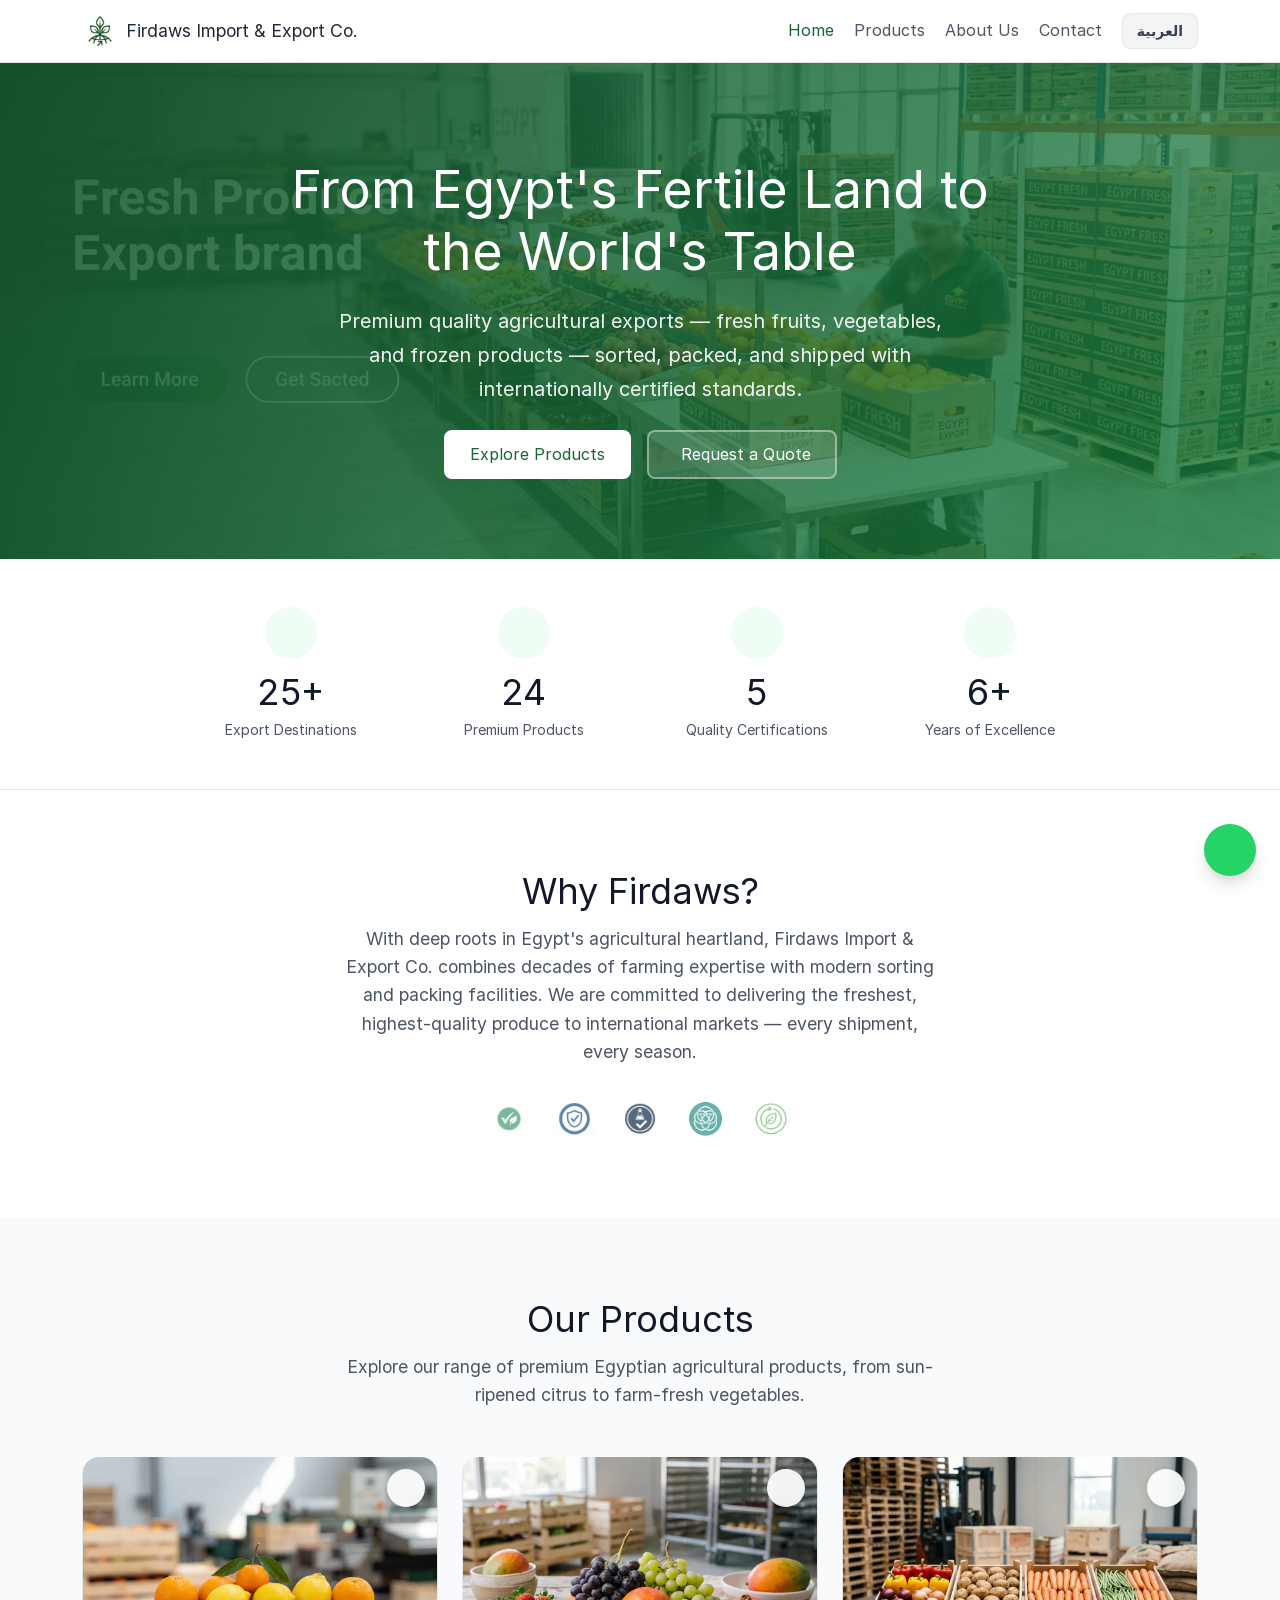
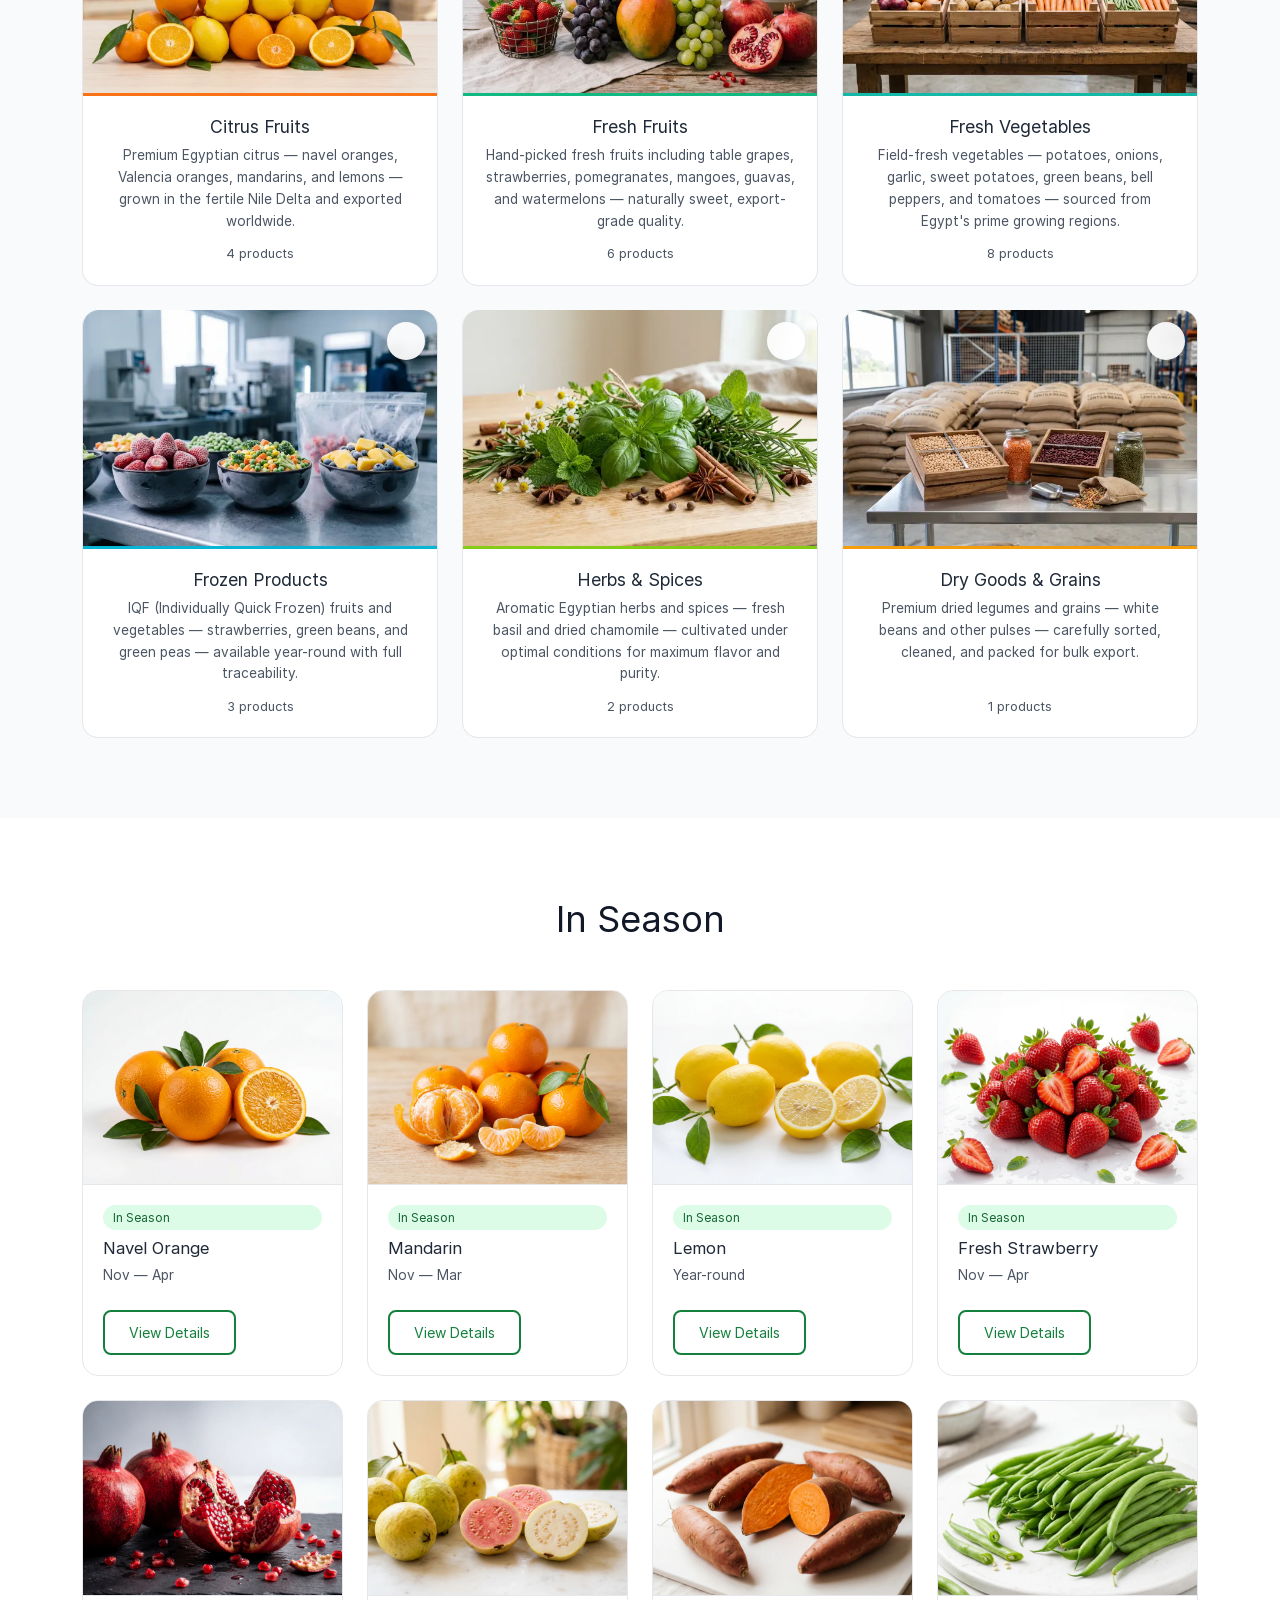
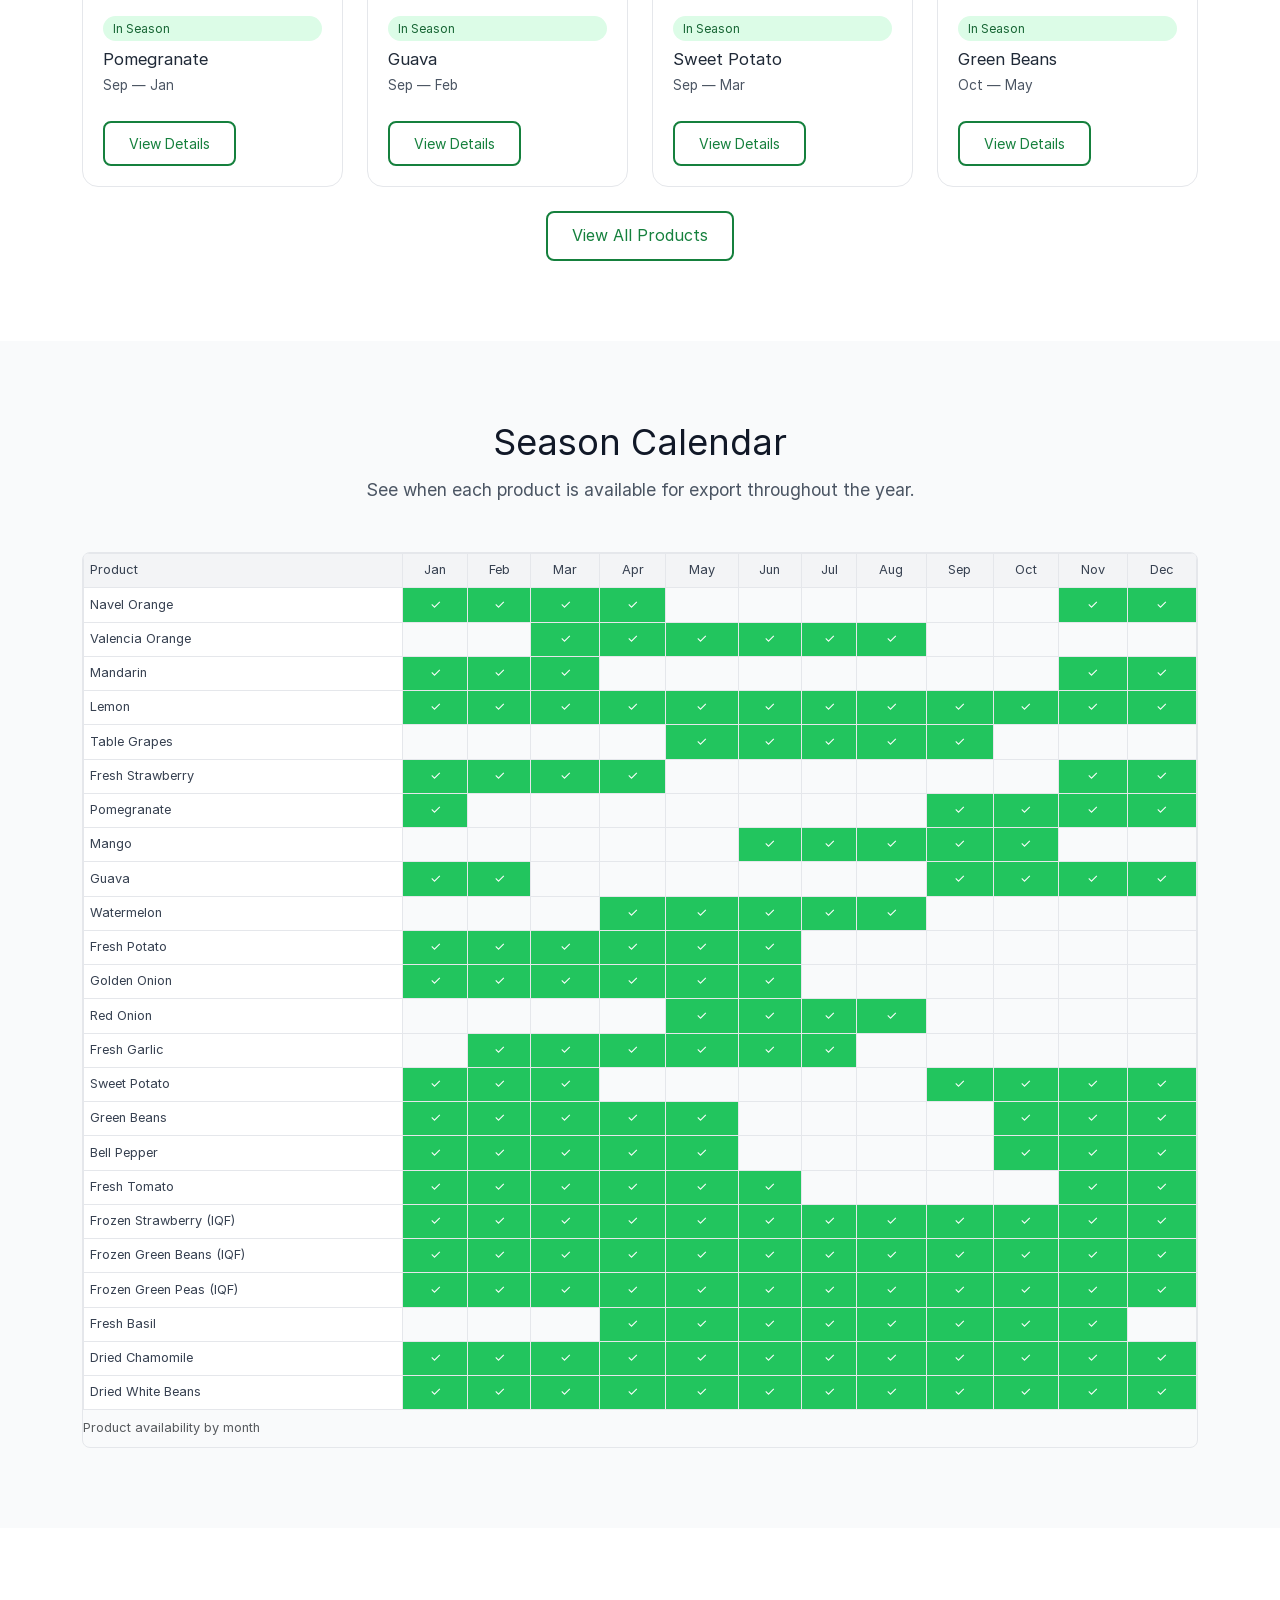
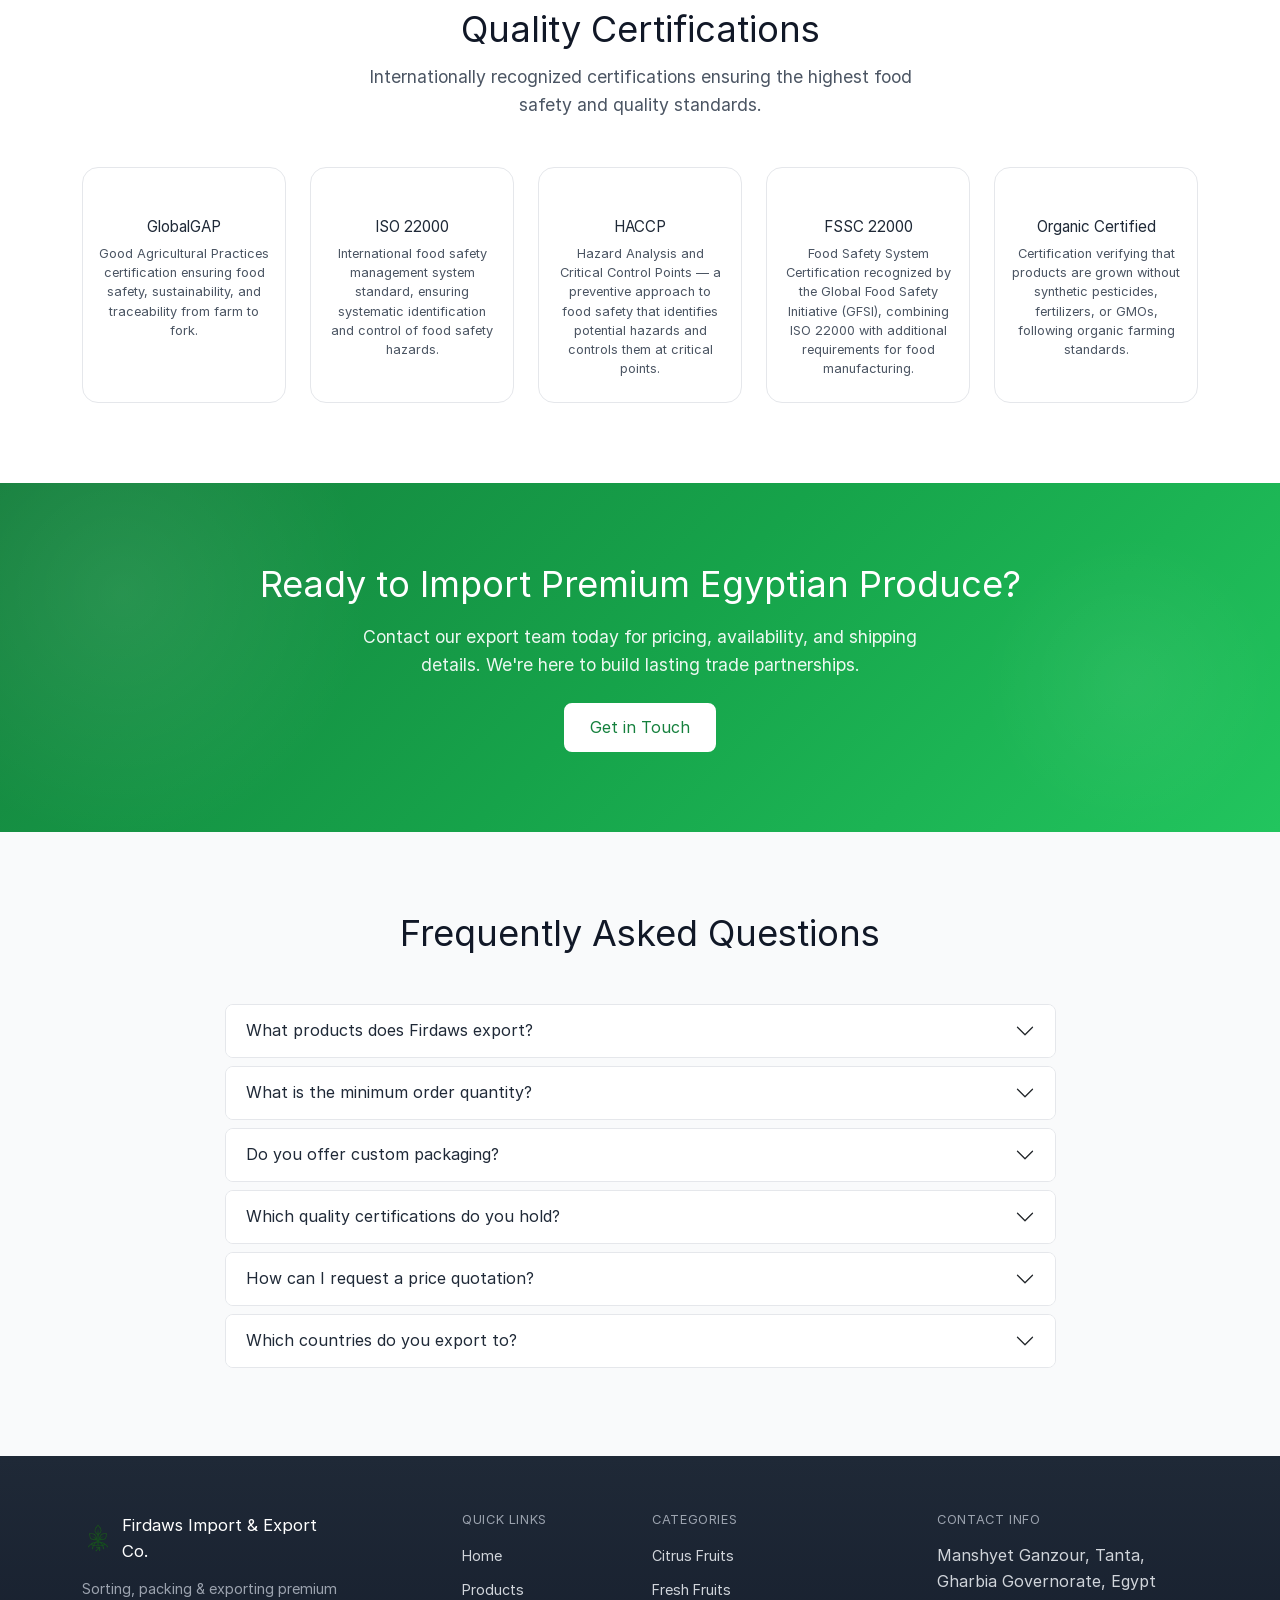
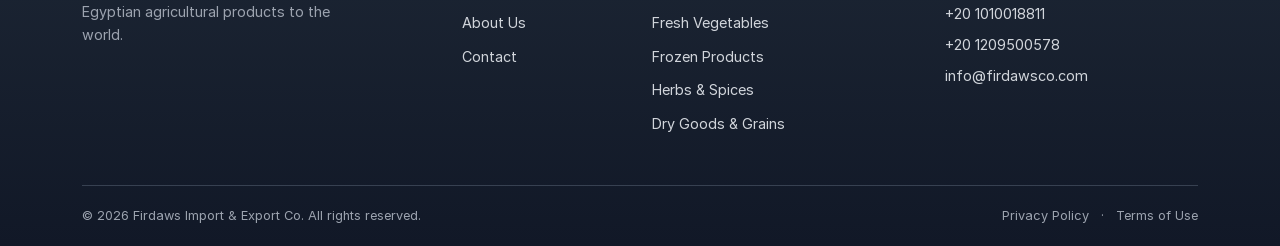
==== commit 5aee5587: "Phase 6: Performance Optimization + SEO Fix — (1) PERFORMANCE: Deferred bootstrap-icons CSS via medi" ====
--- a/index.html
+++ b/index.html
@@ -46,6 +46,7 @@
   <!-- Font Preload -->
   <link rel="preload" href="./assets/fonts/inter-variable.woff2" as="font" type="font/woff2" crossorigin="anonymous">
   <link rel="preload" href="./assets/fonts/cairo-variable.woff2" as="font" type="font/woff2" crossorigin="anonymous">
+  <link rel="preload" href="./assets/vendor/bootstrap-icons-1.11.3/font/fonts/bootstrap-icons.woff2?dd67030699838ea613ee6dbda90effa6" as="font" type="font/woff2" crossorigin="anonymous">
 
   <!-- Hero Image Preload -->
   <link rel="preload" href="./assets/img/hero-bg.webp" as="image" type="image/webp" fetchpriority="high">
@@ -62,8 +63,9 @@
 
   <!-- Stylesheets -->
   <link rel="stylesheet" id="bootstrap-css" href="./assets/vendor/bootstrap-5.3.3/css/bootstrap.min.css">
-  <link rel="stylesheet" href="./assets/vendor/bootstrap-icons-1.11.3/font/bootstrap-icons.min.css">
-  <link rel="stylesheet" href="./assets/css/theme.css">
+  <link rel="stylesheet" href="./assets/vendor/bootstrap-icons-1.11.3/font/bootstrap-icons.min.css" media="print" onload="this.media='all'">
+  <noscript><link rel="stylesheet" href="./assets/vendor/bootstrap-icons-1.11.3/font/bootstrap-icons.min.css"></noscript>
+  <link rel="stylesheet" href="./assets/css/theme.min.css">
 </head>
 
 <body>
@@ -364,7 +366,7 @@
 
   <!-- Scripts — deferred, non-blocking, correct order -->
   <script src="./assets/vendor/bootstrap-5.3.3/js/bootstrap.min.js" defer></script>
-  <script src="./assets/js/company-data.js" defer></script>
+  <script src="./assets/js/company-data.min.js" defer></script>
   <script src="./assets/js/utils.js" defer></script>
   <script src="./assets/js/shared-page.js" defer></script>
   <script src="./assets/js/home-app.js" defer></script>
--- a/assets/css/theme.min.css
+++ b/assets/css/theme.min.css
@@ -0,0 +1 @@
+@font-face{font-family:'Inter Variable';src:url('../fonts/inter-variable.woff2') format('woff2');font-weight:100 900;font-style:normal;font-display:swap}@font-face{font-family:'Cairo Variable';src:url('../fonts/cairo-variable.woff2') format('woff2');font-weight:200 1000;font-style:normal;font-display:swap}@font-face{font-family:bootstrap-icons;src:url('../vendor/bootstrap-icons-1.11.3/font/fonts/bootstrap-icons.woff2?dd67030699838ea613ee6dbda90effa6') format('woff2'),url('../vendor/bootstrap-icons-1.11.3/font/fonts/bootstrap-icons.woff?dd67030699838ea613ee6dbda90effa6') format('woff');font-display:swap}:root{--fw-font-en:'Inter Variable',system-ui,-apple-system,sans-serif;--fw-font-ar:'Cairo Variable','Segoe UI',Tahoma,sans-serif;--fw-font-body:var(--fw-font-en);--fw-green-50:#f0fdf4;--fw-green-100:#dcfce7;--fw-green-200:#bbf7d0;--fw-green-300:#86efac;--fw-green-400:#4ade80;--fw-green-500:#22c55e;--fw-green-600:#16a34a;--fw-green-700:#15803d;--fw-green-800:#166534;--fw-green-900:#14532d;--fw-primary:var(--fw-green-600);--fw-primary-hover:var(--fw-green-700);--fw-primary-light:var(--fw-green-50);--fw-white:#ffffff;--fw-gray-50:#f9fafb;--fw-gray-100:#f3f4f6;--fw-gray-200:#e5e7eb;--fw-gray-300:#d1d5db;--fw-gray-400:#9ca3af;--fw-gray-500:#6b7280;--fw-gray-600:#4b5563;--fw-gray-700:#374151;--fw-gray-800:#1f2937;--fw-gray-900:#111827;--fw-bg:var(--fw-white);--fw-bg-alt:var(--fw-gray-50);--fw-text:var(--fw-gray-800);--fw-text-muted:var(--fw-gray-600);--fw-border:var(--fw-gray-200);--fw-orange:#f97316;--fw-emerald:#10b981;--fw-teal:#14b8a6;--fw-cyan:#06b6d4;--fw-lime:#84cc16;--fw-amber:#f59e0b;--fw-radius:0.5rem;--fw-radius-lg:1rem;--fw-section-py:5rem;--fw-shadow-sm:0 1px 2px rgba(0, 0, 0, 0.05);--fw-shadow:0 1px 3px rgba(0, 0, 0, 0.1),0 1px 2px rgba(0, 0, 0, 0.06);--fw-shadow-md:0 4px 6px rgba(0, 0, 0, 0.07),0 2px 4px rgba(0, 0, 0, 0.06);--fw-shadow-lg:0 10px 15px rgba(0, 0, 0, 0.1),0 4px 6px rgba(0, 0, 0, 0.05)}*,::after,::before{box-sizing:border-box}body{font-family:var(--fw-font-body);color:var(--fw-text);background-color:var(--fw-bg);line-height:1.6;-webkit-font-smoothing:antialiased;-moz-osx-font-smoothing:grayscale}img{max-width:100%;height:auto}a{color:var(--fw-primary);text-decoration:none}a:hover{color:var(--fw-primary-hover)}.skip-link{position:absolute;top:-100%;left:0;z-index:9999;padding:.75rem 1.5rem;background-color:var(--fw-primary);color:var(--fw-white);font-weight:600;border-radius:0 0 var(--fw-radius) 0;transition:top .2s}.skip-link:focus{top:0;color:var(--fw-white)}.fw-navbar{background-color:var(--fw-white);border-bottom:1px solid var(--fw-border);box-shadow:var(--fw-shadow-sm)}.fw-navbar .navbar-toggler{border:none;padding:.25rem .5rem}.fw-navbar .navbar-toggler:focus{box-shadow:0 0 0 .2rem rgba(22,163,74,.25)}.fw-brand{display:flex;align-items:center;gap:.5rem;text-decoration:none;color:var(--fw-text);font-weight:700;font-size:1.1rem}.fw-brand:hover{color:var(--fw-green-700)}.fw-brand-logo{width:36px;height:36px;object-fit:contain}.fw-navbar .nav-link{color:var(--fw-gray-600);font-weight:500;padding:.5rem .75rem;border-radius:var(--fw-radius);transition:color .2s,background-color .2s}.fw-navbar .nav-link:focus,.fw-navbar .nav-link:hover{color:var(--fw-green-700);background-color:var(--fw-primary-light)}.fw-navbar .nav-link[aria-current=page]{color:var(--fw-green-800);font-weight:600}.fw-btn-primary{display:inline-flex;align-items:center;gap:.5rem;padding:.625rem 1.5rem;background-color:var(--fw-primary);color:var(--fw-white);font-weight:600;border:2px solid var(--fw-primary);border-radius:var(--fw-radius);cursor:pointer;transition:background-color .2s,border-color .2s,box-shadow .2s}.fw-btn-primary:focus,.fw-btn-primary:hover{background-color:var(--fw-primary-hover);border-color:var(--fw-primary-hover);color:var(--fw-white);box-shadow:var(--fw-shadow-md)}.fw-btn-outline{display:inline-flex;align-items:center;gap:.5rem;padding:.625rem 1.5rem;background-color:transparent;color:var(--fw-green-700);font-weight:600;border:2px solid var(--fw-green-700);border-radius:var(--fw-radius);cursor:pointer;transition:background-color .2s,color .2s,box-shadow .2s}.fw-btn-outline:focus,.fw-btn-outline:hover{background-color:var(--fw-green-700);color:var(--fw-white);box-shadow:var(--fw-shadow-md)}.fw-btn-whatsapp{display:inline-flex;align-items:center;gap:.5rem;padding:.625rem 1.5rem;background-color:#25d366;color:var(--fw-white);font-weight:600;border:2px solid #25d366;border-radius:var(--fw-radius);cursor:pointer;transition:background-color .2s,box-shadow .2s}.fw-btn-whatsapp:focus,.fw-btn-whatsapp:hover{background-color:#1da851;border-color:#1da851;color:var(--fw-white);box-shadow:var(--fw-shadow-md)}.fw-btn-lang{display:inline-flex;align-items:center;padding:.375rem .875rem;background-color:var(--fw-gray-100);color:var(--fw-gray-700);font-weight:600;font-size:.875rem;border:1px solid var(--fw-border);border-radius:var(--fw-radius);cursor:pointer;transition:background-color .2s,color .2s}.fw-btn-lang:focus,.fw-btn-lang:hover{background-color:var(--fw-gray-200);color:var(--fw-gray-900)}.fw-hero{padding:5rem 0 4rem;background-color:var(--fw-primary-light);position:relative;overflow:hidden}.fw-hero::before{content:'';position:absolute;top:-50%;right:-20%;width:600px;height:600px;background:radial-gradient(circle,rgba(22,163,74,.08) 0,transparent 70%);border-radius:50%;pointer-events:none}.fw-hero-title{font-size:clamp(2rem, 5vw, 3.25rem);font-weight:800;line-height:1.2;color:var(--fw-gray-900);margin-bottom:1.25rem}.fw-hero-subtitle{font-size:clamp(1rem, 2.5vw, 1.25rem);color:var(--fw-gray-600);max-width:640px;margin-left:auto;margin-right:auto;line-height:1.7}.fw-section{padding:var(--fw-section-py) 0}.fw-section-alt{background-color:var(--fw-bg-alt)}.fw-section-title{font-size:clamp(1.5rem, 3vw, 2.25rem);font-weight:700;color:var(--fw-gray-900);margin-bottom:.75rem}.fw-section-subtitle{font-size:1.1rem;color:var(--fw-text-muted);max-width:600px;margin-left:auto;margin-right:auto}.fw-cat-card{display:block;padding:1.5rem;border:1px solid var(--fw-border);border-radius:var(--fw-radius-lg);background-color:var(--fw-white);text-decoration:none;color:var(--fw-text);transition:transform .2s,box-shadow .2s,border-color .2s;height:100%}.fw-cat-card:hover{transform:translateY(-4px);box-shadow:var(--fw-shadow-lg);color:var(--fw-text)}.fw-cat-card i{font-size:2rem;margin-bottom:.75rem;display:block}.fw-cat-card h3{font-size:1.1rem;font-weight:700;margin-bottom:.5rem}.fw-cat-card p{font-size:.875rem;color:var(--fw-text-muted);margin-bottom:.75rem;line-height:1.6}.fw-cat-count{font-size:.8rem;font-weight:600;color:var(--fw-text-muted)}.fw-cat-card--orange{border-top:3px solid var(--fw-orange)}.fw-cat-card--orange i{color:var(--fw-orange)}.fw-cat-card--emerald{border-top:3px solid var(--fw-emerald)}.fw-cat-card--emerald i{color:var(--fw-emerald)}.fw-cat-card--teal{border-top:3px solid var(--fw-teal)}.fw-cat-card--teal i{color:var(--fw-teal)}.fw-cat-card--cyan{border-top:3px solid var(--fw-cyan)}.fw-cat-card--cyan i{color:var(--fw-cyan)}.fw-cat-card--lime{border-top:3px solid var(--fw-lime)}.fw-cat-card--lime i{color:var(--fw-lime)}.fw-cat-card--amber{border-top:3px solid var(--fw-amber)}.fw-cat-card--amber i{color:var(--fw-amber)}.fw-cat-card:hover.fw-cat-card--orange{border-color:var(--fw-orange)}.fw-cat-card:hover.fw-cat-card--emerald{border-color:var(--fw-emerald)}.fw-cat-card:hover.fw-cat-card--teal{border-color:var(--fw-teal)}.fw-cat-card:hover.fw-cat-card--cyan{border-color:var(--fw-cyan)}.fw-cat-card:hover.fw-cat-card--lime{border-color:var(--fw-lime)}.fw-cat-card:hover.fw-cat-card--amber{border-color:var(--fw-amber)}.fw-product-card{border:1px solid var(--fw-border);border-radius:var(--fw-radius-lg);background-color:var(--fw-white);overflow:hidden;transition:transform .2s,box-shadow .2s;height:100%;display:flex;flex-direction:column}.fw-product-card:hover{transform:translateY(-4px);box-shadow:var(--fw-shadow-lg)}.fw-product-card img{width:100%;height:200px;object-fit:cover;border-bottom:1px solid var(--fw-border)}.fw-product-card-body{padding:1.25rem;flex:1;display:flex;flex-direction:column}.fw-product-card-body h3{font-size:1.05rem;font-weight:700;margin-bottom:.375rem}.fw-product-card-body p{font-size:.85rem;color:var(--fw-text-muted);margin-bottom:.75rem}.fw-product-badge{display:inline-block;font-size:.75rem;font-weight:600;padding:.2rem .6rem;border-radius:999px;margin-bottom:.5rem}.fw-badge-season{background-color:var(--fw-green-100);color:var(--fw-green-800)}.fw-product-card-footer{margin-top:auto;padding-top:.75rem}.fw-calendar-table{width:100%;font-size:.8rem;border-collapse:collapse}.fw-calendar-table td,.fw-calendar-table th{padding:.4rem .35rem;text-align:center;border:1px solid var(--fw-border);white-space:nowrap}.fw-calendar-table thead th{background-color:var(--fw-gray-100);font-weight:700;color:var(--fw-gray-700);position:sticky;top:0;z-index:1}.fw-calendar-table thead th:first-child{text-align:start;min-width:140px}.fw-calendar-table tbody td:first-child{text-align:start;font-weight:600;color:var(--fw-gray-700);background-color:var(--fw-white)}.fw-cal-active{background-color:var(--fw-green-500);color:var(--fw-white)}.fw-calendar-wrap{overflow-x:auto;-webkit-overflow-scrolling:touch;border-radius:var(--fw-radius);border:1px solid var(--fw-border)}.fw-cert-card{text-align:center;padding:1.5rem 1rem;border:1px solid var(--fw-border);border-radius:var(--fw-radius-lg);background-color:var(--fw-white);height:100%;transition:box-shadow .2s}.fw-cert-card:hover{box-shadow:var(--fw-shadow-md)}.fw-cert-logo{max-height:60px;width:auto;margin-bottom:1rem;object-fit:contain}.fw-cert-card h3{font-size:.95rem;font-weight:700;margin-bottom:.5rem;color:var(--fw-gray-800)}.fw-cert-card p{font-size:.8rem;color:var(--fw-text-muted);line-height:1.5;margin-bottom:0}.fw-cta{padding:var(--fw-section-py) 0;background-color:var(--fw-primary);color:var(--fw-white);position:relative;overflow:hidden}.fw-cta::before{content:'';position:absolute;top:-40%;left:-10%;width:500px;height:500px;background:radial-gradient(circle,rgba(255,255,255,.08) 0,transparent 70%);border-radius:50%;pointer-events:none}.fw-cta-title{font-size:clamp(1.5rem, 3vw, 2.25rem);font-weight:700;color:var(--fw-white)}.fw-cta-text{color:rgba(255,255,255,.92);font-size:1.1rem;max-width:600px;margin-left:auto;margin-right:auto}.fw-cta .fw-btn-outline{border-color:var(--fw-white);color:var(--fw-white)}.fw-cta .fw-btn-outline:focus,.fw-cta .fw-btn-outline:hover{background-color:var(--fw-white);color:var(--fw-primary)}.fw-faq .accordion-item{border:1px solid var(--fw-border);margin-bottom:.5rem;border-radius:var(--fw-radius)!important;overflow:hidden}.fw-faq .accordion-button{font-weight:600;color:var(--fw-gray-800);background-color:var(--fw-white);padding:1rem 1.25rem}.fw-faq .accordion-button:not(.collapsed){background-color:var(--fw-primary-light);color:var(--fw-primary);box-shadow:none}.fw-faq .accordion-button:focus{box-shadow:0 0 0 .2rem rgba(22,163,74,.25);border-color:transparent}.fw-faq .accordion-body{color:var(--fw-gray-600);line-height:1.7;padding:1rem 1.25rem}.fw-about-certs{display:flex;flex-wrap:wrap;align-items:center;justify-content:center;gap:1.5rem;margin-top:2rem}.fw-about-certs img{height:40px;width:auto;object-fit:contain;opacity:.7;transition:opacity .2s;filter:grayscale(30%)}.fw-about-certs img:hover{opacity:1;filter:grayscale(0%)}.fw-footer{background-color:var(--fw-gray-800);color:var(--fw-gray-300);padding:3.5rem 0 0}.fw-footer-brand{display:flex;align-items:center;gap:.5rem;margin-bottom:.75rem}.fw-footer-brand img{width:32px;height:32px;object-fit:contain}.fw-footer-brand span{font-weight:700;font-size:1.05rem;color:var(--fw-white)}.fw-footer-tagline{font-size:.9rem;color:var(--fw-gray-400);line-height:1.6}.fw-footer-heading{font-size:.8rem;font-weight:700;text-transform:uppercase;letter-spacing:.05em;color:var(--fw-gray-400);margin-bottom:1rem}.fw-footer-links{list-style:none;padding:0;margin:0}.fw-footer-links li{margin-bottom:.5rem}.fw-footer-links a{color:var(--fw-gray-300);font-size:.9rem;text-decoration:none;transition:color .2s}.fw-footer-links a:hover{color:var(--fw-white)}.fw-footer-contact-item{display:flex;align-items:center;gap:.5rem;margin-bottom:.5rem;font-size:.9rem}.fw-footer-contact-item i{color:var(--fw-green-400);font-size:1rem;flex-shrink:0}.fw-footer-contact-item a{color:var(--fw-gray-300);text-decoration:none}.fw-footer-contact-item a:hover{color:var(--fw-white)}.fw-footer-bottom{border-top:1px solid var(--fw-gray-700);padding:1.25rem 0;margin-top:2.5rem;display:flex;flex-wrap:wrap;justify-content:space-between;align-items:center;gap:.75rem;font-size:.8rem;color:var(--fw-gray-400)}.fw-footer-bottom a{color:var(--fw-gray-400);text-decoration:none}.fw-footer-bottom a:hover{color:var(--fw-white)}.fw-whatsapp-float{display:flex;align-items:center;justify-content:center;width:52px;height:52px;border-radius:50%;background-color:#25d366;color:var(--fw-white);font-size:1.4rem;text-decoration:none;box-shadow:var(--fw-shadow-lg);transition:transform .2s,box-shadow .2s}.fw-whatsapp-float:hover{transform:scale(1.1);box-shadow:0 6px 20px rgba(37,211,102,.4);color:var(--fw-white)}.fw-floating-actions{position:fixed;bottom:1.5rem;right:1.5rem;z-index:1000;display:flex;flex-direction:column;align-items:center;gap:.75rem}[dir=rtl] .fw-floating-actions{right:auto;left:1.5rem}.fw-back-to-top{position:relative;width:52px;height:52px;border-radius:50%;background:rgba(255,255,255,.12);backdrop-filter:blur(8px);-webkit-backdrop-filter:blur(8px);border:none;cursor:pointer;opacity:0;pointer-events:none;transform:translateY(10px);transition:opacity .3s,transform .3s}.fw-back-to-top.visible{opacity:1;pointer-events:auto;transform:translateY(0)}.fw-back-to-top__ring{position:absolute;inset:0;transform:rotate(-90deg);pointer-events:none}.fw-back-to-top__track{fill:none;stroke:var(--fw-gray-300);opacity:.3;stroke-width:3}.fw-back-to-top__progress{fill:none;stroke:var(--fw-primary);stroke-width:3;stroke-linecap:round;transition:stroke-dashoffset .15s ease-out}.fw-back-to-top__icon{position:absolute;inset:0;display:flex;align-items:center;justify-content:center;color:var(--fw-gray-600);font-size:1.1rem;text-shadow:0 0 8px rgba(22,163,74,.35);transition:text-shadow .3s,color .3s}.fw-back-to-top:hover .fw-back-to-top__icon{color:var(--fw-primary);text-shadow:0 0 14px rgba(22,163,74,.55)}@media (prefers-reduced-motion:reduce){.fw-back-to-top{transition:none}.fw-back-to-top__progress{transition:none}.fw-back-to-top__icon{transition:none;text-shadow:none}}[dir=rtl] body{text-align:right}@media (max-width:767.98px){:root{--fw-section-py:3rem}.fw-hero{padding:3rem 0 2.5rem}.fw-calendar-table{font-size:.7rem}.fw-calendar-table td,.fw-calendar-table th{padding:.3rem .25rem}.fw-footer-bottom{flex-direction:column;text-align:center}}@media (max-width:575.98px){.fw-hero-title{font-size:1.75rem}.fw-about-certs img{height:30px}}.fw-breadcrumb{display:flex;flex-wrap:wrap;align-items:center;gap:.25rem;list-style:none;padding:0;margin:0 0 1.5rem;font-size:.9rem}.fw-breadcrumb li{display:flex;align-items:center;color:var(--fw-text-muted)}.fw-breadcrumb li:not(:last-child)::after{content:'›';margin-left:.5rem;margin-right:.5rem;color:var(--fw-gray-400)}.fw-breadcrumb a{color:var(--fw-text-muted);text-decoration:none;transition:color .2s}.fw-breadcrumb a:hover{color:var(--fw-primary)}.fw-breadcrumb [aria-current=page]{color:var(--fw-gray-800);font-weight:600}[dir=rtl] .fw-breadcrumb li:not(:last-child)::after{content:'‹'}.fw-filter-bar{display:flex;flex-wrap:wrap;gap:.5rem;justify-content:center;margin-bottom:2rem}.fw-filter-btn{display:inline-flex;align-items:center;padding:.4rem 1rem;font-size:.875rem;font-weight:500;color:var(--fw-gray-600);background-color:var(--fw-white);border:1px solid var(--fw-border);border-radius:999px;cursor:pointer;transition:all .2s}.fw-filter-btn:hover{border-color:var(--fw-primary);color:var(--fw-primary)}.fw-filter-btn.active{background-color:var(--fw-primary);border-color:var(--fw-primary);color:var(--fw-white)}.fw-product-hero-img{width:100%;max-height:450px;object-fit:cover;border-radius:var(--fw-radius-lg);border:1px solid var(--fw-border)}.fw-product-hero-name{font-size:clamp(1.5rem, 3vw, 2.25rem);font-weight:700;color:var(--fw-gray-900);margin-bottom:.75rem}.fw-product-hero-desc{color:var(--fw-gray-600);line-height:1.7;margin-bottom:1.5rem}.fw-product-varieties{margin-bottom:1.5rem}.fw-product-varieties h3{font-size:1rem;font-weight:700;color:var(--fw-gray-800);margin-bottom:.5rem}.fw-product-varieties ul{list-style:disc;padding-left:1.25rem;margin:0}.fw-product-varieties li{margin-bottom:.25rem;font-size:.9rem;color:var(--fw-gray-600)}[dir=rtl] .fw-product-varieties ul{padding-left:0;padding-right:1.25rem}.fw-specs-table{width:100%;border-collapse:collapse;border:1px solid var(--fw-border);border-radius:var(--fw-radius);overflow:hidden}.fw-specs-table td,.fw-specs-table th{padding:.75rem 1rem;font-size:.9rem;border-bottom:1px solid var(--fw-border);text-align:start}.fw-specs-table th{background-color:var(--fw-gray-50);color:var(--fw-gray-700);font-weight:600;width:40%}.fw-specs-table td{color:var(--fw-gray-600)}.fw-specs-table tr:last-child td,.fw-specs-table tr:last-child th{border-bottom:none}.fw-packaging-card{padding:1.5rem;border:1px solid var(--fw-border);border-radius:var(--fw-radius-lg);background-color:var(--fw-white)}.fw-packaging-card h3{font-size:1rem;font-weight:700;color:var(--fw-gray-800);margin-bottom:.75rem}.fw-packaging-card ul{list-style:none;padding:0;margin:0}.fw-packaging-card li{padding:.5rem 0;font-size:.9rem;color:var(--fw-gray-600);border-bottom:1px solid var(--fw-gray-100)}.fw-packaging-card li:last-child{border-bottom:none}.fw-empty-state{text-align:center;padding:3rem 1rem;color:var(--fw-gray-500)}.fw-empty-state p{font-size:1.1rem;margin-bottom:0}@media (max-width:767.98px){.fw-product-hero-img{max-height:300px}.fw-filter-bar{gap:.375rem}.fw-filter-btn{font-size:.8rem;padding:.3rem .75rem}}.fw-hero--compact{padding:3rem 0 2.5rem}.fw-hero--compact .fw-hero-title{font-size:clamp(1.75rem, 4vw, 2.75rem);margin-bottom:.75rem}.fw-hero--compact .fw-hero-subtitle{font-size:1.05rem;margin-bottom:0}.fw-about-text{font-size:1.05rem;line-height:1.8;color:var(--fw-gray-600)}.fw-mission-card{padding:2.5rem;border:1px solid var(--fw-border);border-radius:var(--fw-radius-lg);background-color:var(--fw-white)}.fw-mission-card i{font-size:2.5rem;color:var(--fw-primary);display:block;margin-bottom:1rem}.fw-value-card{text-align:center;padding:2rem 1.5rem;border:1px solid var(--fw-border);border-radius:var(--fw-radius-lg);background-color:var(--fw-white);height:100%;transition:transform .2s,box-shadow .2s}.fw-value-card:hover{transform:translateY(-4px);box-shadow:var(--fw-shadow-lg)}.fw-value-card i{font-size:2rem;color:var(--fw-primary);margin-bottom:1rem;display:block}.fw-value-card h3{font-size:1.05rem;font-weight:700;color:var(--fw-gray-800);margin-bottom:.5rem}.fw-value-card p{font-size:.9rem;color:var(--fw-text-muted);line-height:1.6;margin-bottom:0}.fw-contact-form .form-label{font-weight:600;font-size:.9rem;color:var(--fw-gray-700);margin-bottom:.375rem}.fw-contact-form .form-control,.fw-contact-form .form-select{border:1px solid var(--fw-border);border-radius:var(--fw-radius);padding:.625rem .875rem;font-size:.95rem;transition:border-color .2s,box-shadow .2s}.fw-contact-form .form-control:focus,.fw-contact-form .form-select:focus{border-color:var(--fw-primary);box-shadow:0 0 0 .2rem rgba(22,163,74,.15)}.fw-form-success{display:flex;align-items:center;gap:.75rem;padding:1rem 1.25rem;margin-top:1rem;background-color:var(--fw-green-50);border:1px solid var(--fw-green-200);border-radius:var(--fw-radius);color:var(--fw-green-800)}.fw-form-success i{font-size:1.25rem;color:var(--fw-green-600);flex-shrink:0}.fw-form-success p{margin:0;font-weight:500}.fw-contact-info{display:flex;flex-direction:column;gap:1.5rem}.fw-contact-info-item{display:flex;gap:1rem;align-items:flex-start}.fw-contact-info-icon{display:flex;align-items:center;justify-content:center;width:44px;height:44px;min-width:44px;border-radius:var(--fw-radius);background-color:var(--fw-primary-light);color:var(--fw-primary);font-size:1.1rem}.fw-contact-info-item h3{font-size:.8rem;font-weight:700;text-transform:uppercase;letter-spacing:.05em;color:var(--fw-gray-400);margin-bottom:.25rem}.fw-contact-info-item p{font-size:.95rem;color:var(--fw-gray-700);margin-bottom:0;line-height:1.5}.fw-contact-info-item a{font-size:.95rem;color:var(--fw-primary);text-decoration:none;font-weight:500}.fw-contact-info-item a:hover{color:var(--fw-primary-hover)}@media (max-width:767.98px){.fw-hero--compact{padding:2rem 0 1.5rem}.fw-mission-card{padding:1.5rem}.fw-value-card{padding:1.5rem 1rem}}.fw-legal-toc{position:sticky;top:5rem;max-height:calc(100vh - 6rem);overflow-y:auto;padding:1.5rem;background-color:var(--fw-gray-50);border:1px solid var(--fw-border);border-radius:var(--fw-radius-lg)}.fw-legal-toc-title{font-size:.8rem;font-weight:700;text-transform:uppercase;letter-spacing:.05em;color:var(--fw-gray-400);margin-bottom:.75rem}.fw-legal-toc-list{list-style:none;padding:0;margin:0;counter-reset:toc-counter}.fw-legal-toc-list li{counter-increment:toc-counter;margin-bottom:.25rem}.fw-legal-toc-list a{display:block;padding:.375rem .5rem;font-size:.85rem;color:var(--fw-gray-600);text-decoration:none;border-radius:var(--fw-radius);transition:color .2s,background-color .2s}.fw-legal-toc-list a::before{content:counter(toc-counter,decimal-leading-zero) '. ';font-weight:600;color:var(--fw-gray-400)}.fw-legal-toc-list a:focus,.fw-legal-toc-list a:hover{color:var(--fw-primary);background-color:var(--fw-white)}.fw-legal-article{max-width:780px}.fw-legal-intro-note{display:flex;gap:.75rem;padding:1.25rem;margin-bottom:2.5rem;background-color:var(--fw-green-50);border:1px solid var(--fw-green-200);border-radius:var(--fw-radius-lg);color:var(--fw-gray-700);font-size:.95rem;line-height:1.7}.fw-legal-intro-note i{color:var(--fw-primary);font-size:1.25rem;flex-shrink:0;margin-top:.15rem}.fw-legal-intro-note p{margin:0}.fw-legal-section{padding-bottom:2rem;margin-bottom:2rem;border-bottom:1px solid var(--fw-border)}.fw-legal-section:last-child{border-bottom:none;margin-bottom:0;padding-bottom:0}.fw-legal-section-heading{display:flex;align-items:baseline;gap:.75rem;font-size:1.25rem;font-weight:700;color:var(--fw-gray-900);margin-bottom:1rem}.fw-legal-section-num{font-size:.85rem;font-weight:700;color:var(--fw-primary);min-width:2rem}.fw-legal-section p{font-size:.95rem;line-height:1.8;color:var(--fw-gray-600);margin-bottom:1rem}.fw-legal-section p:last-child{margin-bottom:0}.fw-legal-contact-block{padding:1.5rem;background-color:var(--fw-gray-50);border:1px solid var(--fw-border);border-radius:var(--fw-radius-lg);margin-top:1.25rem}.fw-legal-contact-row{display:flex;align-items:center;gap:.75rem;padding:.5rem 0;font-size:.9rem;color:var(--fw-gray-700)}.fw-legal-contact-row:not(:last-child){border-bottom:1px solid var(--fw-gray-100)}.fw-legal-contact-row i{color:var(--fw-primary);font-size:1rem;width:1.25rem;text-align:center;flex-shrink:0}.fw-legal-contact-row a{color:var(--fw-primary);text-decoration:none;font-weight:500}.fw-legal-contact-row a:hover{color:var(--fw-primary-hover)}.fw-legal-header-badge{display:inline-flex;align-items:center;gap:.375rem;padding:.3rem .75rem;font-size:.75rem;font-weight:700;text-transform:uppercase;letter-spacing:.05em;background-color:var(--fw-green-100);color:var(--fw-green-800);border-radius:999px;margin-bottom:.75rem}.fw-legal-header-meta{font-size:.9rem;color:var(--fw-text-muted);margin-top:.75rem;margin-bottom:0;display:flex;flex-wrap:wrap;align-items:center;gap:.25rem}.fw-legal-header-meta time{font-weight:600;color:var(--fw-gray-700)}.fw-legal-meta-sep{margin:0 .375rem;color:var(--fw-gray-300)}@media (max-width:991.98px){.fw-legal-article{max-width:100%}}@media (max-width:767.98px){.fw-legal-intro-note{flex-direction:column;gap:.5rem}.fw-legal-section-heading{font-size:1.1rem}.fw-legal-header-meta{font-size:.85rem}.fw-legal-contact-block{padding:1rem}}.fw-hero{background-image:linear-gradient(135deg,rgba(20,83,45,.88) 0,rgba(22,101,52,.82) 40%,rgba(21,128,61,.75) 100%),var(--fw-hero-bg,none);background-size:cover;background-position:center;background-repeat:no-repeat;padding:6rem 0 5rem}.fw-hero .fw-hero-title{color:var(--fw-white)}.fw-hero .fw-hero-subtitle{color:rgba(255,255,255,.92)}.fw-hero .fw-btn-primary{background-color:var(--fw-white);border-color:var(--fw-white);color:var(--fw-green-800)}.fw-hero .fw-btn-primary:focus,.fw-hero .fw-btn-primary:hover{background-color:var(--fw-gray-100);border-color:var(--fw-gray-100);color:var(--fw-green-900);box-shadow:var(--fw-shadow-lg)}.fw-hero .fw-btn-whatsapp{background-color:rgba(255,255,255,.15);border-color:rgba(255,255,255,.4);color:var(--fw-white)}.fw-hero .fw-btn-whatsapp:focus,.fw-hero .fw-btn-whatsapp:hover{background-color:#25d366;border-color:#25d366;color:var(--fw-white)}.fw-hero::before{background:radial-gradient(circle,rgba(255,255,255,.06) 0,transparent 70%)}.fw-hero--compact{background-image:none;background-color:var(--fw-primary-light);padding:3rem 0 2.5rem}.fw-hero--compact .fw-hero-title{color:var(--fw-gray-900)}.fw-hero--compact .fw-hero-subtitle{color:var(--fw-gray-600)}.fw-hero--compact::before{background:radial-gradient(circle,rgba(22,163,74,.08) 0,transparent 70%)}.fw-hero--home{--fw-hero-bg:url(../img/hero-bg.webp)}.fw-section .fw-hero-title{color:var(--fw-gray-900)}@media (max-width:767.98px){.fw-hero{padding:4rem 0 3rem}.fw-hero--compact{padding:2rem 0 1.5rem}}.fw-stats-bar{padding:3rem 0;background-color:var(--fw-white);border-bottom:1px solid var(--fw-border)}.fw-stats-grid{display:grid;grid-template-columns:repeat(4,1fr);gap:2rem;max-width:900px;margin:0 auto}.fw-stat-item{text-align:center}.fw-stat-icon{display:inline-flex;align-items:center;justify-content:center;width:52px;height:52px;border-radius:50%;background-color:var(--fw-green-50);color:var(--fw-primary);font-size:1.35rem;margin-bottom:.75rem}.fw-stat-value{display:block;font-size:clamp(1.75rem, 3vw, 2.25rem);font-weight:800;color:var(--fw-gray-900);line-height:1.2;margin-bottom:.25rem}.fw-stat-label{display:block;font-size:.875rem;font-weight:500;color:var(--fw-text-muted)}@media (max-width:767.98px){.fw-stats-bar{padding:2rem 0}.fw-stats-grid{grid-template-columns:repeat(2,1fr);gap:1.5rem}.fw-stat-icon{width:44px;height:44px;font-size:1.15rem;margin-bottom:.5rem}.fw-stat-value{font-size:1.5rem}}.fw-cta{background:linear-gradient(135deg,var(--fw-green-700) 0,var(--fw-green-600) 50%,var(--fw-green-500) 100%);position:relative}.fw-cta::after{content:'';position:absolute;bottom:-1px;right:0;width:300px;height:300px;background:radial-gradient(circle,rgba(255,255,255,.05) 0,transparent 70%);border-radius:50%;pointer-events:none}.fw-cta .fw-btn-outline{background-color:var(--fw-white);border-color:var(--fw-white);color:var(--fw-green-700);font-weight:700}.fw-cta .fw-btn-outline:focus,.fw-cta .fw-btn-outline:hover{background-color:var(--fw-gray-100);border-color:var(--fw-gray-100);color:var(--fw-green-800);transform:translateY(-2px);box-shadow:0 4px 12px rgba(0,0,0,.15)}.fw-product-card{overflow:hidden}.fw-product-card img{aspect-ratio:4/3;height:auto;object-fit:cover;transition:transform .35s ease}.fw-product-card:hover img{transform:scale(1.06)}.fw-product-card:hover{box-shadow:0 12px 24px rgba(0,0,0,.1),0 4px 8px rgba(0,0,0,.06)}.fw-product-card:hover .fw-product-card-body h3{color:var(--fw-primary)}.fw-product-card-body h3{transition:color .2s ease}@media (prefers-reduced-motion:reduce){.fw-product-card img{transition:none}.fw-product-card:hover img{transform:none}.fw-product-card-body h3{transition:none}}.fw-cat-card{padding:0;display:flex;flex-direction:column}.fw-cat-card-img-wrap{position:relative;overflow:hidden;border-radius:var(--fw-radius-lg) var(--fw-radius-lg) 0 0;flex-shrink:0}.fw-cat-card-img{width:100%;aspect-ratio:3/2;object-fit:cover;display:block;transition:transform .35s ease}.fw-cat-card:hover .fw-cat-card-img{transform:scale(1.06)}.fw-cat-card-badge{position:absolute;top:.75rem;right:.75rem;display:flex;align-items:center;justify-content:center;width:38px;height:38px;border-radius:50%;background-color:rgba(255,255,255,.92);backdrop-filter:blur(4px);-webkit-backdrop-filter:blur(4px);box-shadow:0 2px 8px rgba(0,0,0,.12);font-size:1.15rem;line-height:1;z-index:1;transition:transform .2s ease,box-shadow .2s ease}.fw-cat-card:hover .fw-cat-card-badge{transform:scale(1.08);box-shadow:0 4px 12px rgba(0,0,0,.18)}[dir=rtl] .fw-cat-card-badge{right:auto;left:.75rem}@media (prefers-reduced-motion:reduce){.fw-cat-card-badge{transition:none}.fw-cat-card:hover .fw-cat-card-badge{transform:none}}.fw-cat-card--orange .fw-cat-card-badge{color:var(--fw-orange)}.fw-cat-card--emerald .fw-cat-card-badge{color:var(--fw-emerald)}.fw-cat-card--teal .fw-cat-card-badge{color:var(--fw-teal)}.fw-cat-card--cyan .fw-cat-card-badge{color:var(--fw-cyan)}.fw-cat-card--lime .fw-cat-card-badge{color:var(--fw-lime)}.fw-cat-card--amber .fw-cat-card-badge{color:var(--fw-amber)}.fw-cat-card-body{padding:1.25rem;flex:1;display:flex;flex-direction:column}.fw-cat-card-body h3{font-size:1.1rem;font-weight:700;margin-bottom:.5rem}.fw-cat-card-body p{font-size:.85rem;color:var(--fw-text-muted);margin-bottom:.75rem;line-height:1.6;flex:1}.fw-cat-card-body .fw-cat-count{font-size:.8rem;font-weight:600;color:var(--fw-text-muted);margin-top:auto}.fw-cat-card-body>i.bi{display:none}.fw-cat-card--orange{border-top:none}.fw-cat-card--emerald{border-top:none}.fw-cat-card--teal{border-top:none}.fw-cat-card--cyan{border-top:none}.fw-cat-card--lime{border-top:none}.fw-cat-card--amber{border-top:none}.fw-cat-card--orange .fw-cat-card-body{border-top:3px solid var(--fw-orange)}.fw-cat-card--emerald .fw-cat-card-body{border-top:3px solid var(--fw-emerald)}.fw-cat-card--teal .fw-cat-card-body{border-top:3px solid var(--fw-teal)}.fw-cat-card--cyan .fw-cat-card-body{border-top:3px solid var(--fw-cyan)}.fw-cat-card--lime .fw-cat-card-body{border-top:3px solid var(--fw-lime)}.fw-cat-card--amber .fw-cat-card-body{border-top:3px solid var(--fw-amber)}@media (prefers-reduced-motion:reduce){.fw-cat-card-img{transition:none}.fw-cat-card:hover .fw-cat-card-img{transform:none}}.fw-pd-sticky-cta{position:fixed;bottom:0;left:0;right:0;z-index:1010;padding:.75rem 1rem;background-color:var(--fw-white);border-top:1px solid var(--fw-border);box-shadow:0 -2px 10px rgba(0,0,0,.08);transform:translateY(100%);transition:transform .3s ease}.fw-pd-sticky-cta.visible{transform:translateY(0)}.fw-pd-sticky-cta .fw-btn-whatsapp{width:100%;justify-content:center;padding:.75rem 1rem;font-size:1rem}@media (max-width:767.98px){body.has-sticky-cta .fw-floating-actions{bottom:5.5rem}}@media (min-width:768px){.fw-pd-sticky-cta{display:none!important}}.fw-specs-table tr:nth-child(2n) td,.fw-specs-table tr:nth-child(2n) th{background-color:var(--fw-gray-50)}@media (prefers-reduced-motion:reduce){.fw-pd-sticky-cta{transition:none}}.fw-filter-count{display:inline-flex;align-items:center;justify-content:center;min-width:1.35rem;height:1.35rem;padding:0 .35rem;font-size:.7rem;font-weight:700;line-height:1;border-radius:999px;margin-left:.4rem;background-color:var(--fw-gray-200);color:var(--fw-gray-600)}[dir=rtl] .fw-filter-count{margin-left:0;margin-right:.4rem}.fw-filter-btn.active .fw-filter-count{background-color:rgba(255,255,255,.3);color:var(--fw-white)}@supports (animation-timeline:view()){@keyframes fw-reveal-up{from{opacity:0;transform:translateY(30px)}to{opacity:1;transform:translateY(0)}}.fw-reveal{animation:fw-reveal-up ease both;animation-timeline:view();animation-range:entry 0% entry 30%}@media (prefers-reduced-motion:reduce){.fw-reveal{animation:none}}}[dir=rtl] body{line-height:1.8}[dir=rtl] .fw-cta-title,[dir=rtl] .fw-hero-title,[dir=rtl] .fw-product-hero-name,[dir=rtl] .fw-section-title{letter-spacing:0;line-height:1.4}[dir=rtl] .fw-about-text,[dir=rtl] .fw-cta-text,[dir=rtl] .fw-hero-subtitle,[dir=rtl] .fw-product-hero-desc,[dir=rtl] .fw-section-subtitle{letter-spacing:0;line-height:1.9}[dir=rtl] .fw-footer-heading{letter-spacing:0}[dir=rtl] .fw-legal-toc-title{letter-spacing:0}[dir=rtl] .fw-legal-header-badge{letter-spacing:0}[dir=rtl] .fw-stat-label{letter-spacing:0;line-height:1.6}[dir=rtl] .fw-cat-card-body p,[dir=rtl] .fw-cert-card p,[dir=rtl] .fw-product-card-body p,[dir=rtl] .fw-value-card p{line-height:1.8}[dir=rtl] .fw-faq .accordion-body{line-height:1.9}[dir=rtl] .fw-legal-section p{line-height:2}[dir=rtl] body{font-feature-settings:'calt' 1,'liga' 1;-webkit-font-feature-settings:'calt' 1,'liga' 1}.fw-calendar-mobile{display:none}@media (max-width:767.98px){.fw-calendar-wrap{display:none}.fw-calendar-mobile{display:block}.fw-cal-m-item{margin-bottom:.75rem;padding:.75rem;border:1px solid var(--fw-border);border-radius:var(--fw-radius);background-color:var(--fw-white)}.fw-cal-m-name{font-size:.85rem;font-weight:600;color:var(--fw-gray-700);margin-bottom:.4rem}.fw-cal-m-bar-wrap{display:grid;grid-template-columns:repeat(12,1fr);gap:2px;height:22px;border-radius:4px;overflow:hidden}.fw-cal-m-cell{background-color:var(--fw-gray-100);border-radius:2px}.fw-cal-m-cell.active{background-color:var(--fw-green-500)}.fw-cal-m-months{display:grid;grid-template-columns:repeat(12,1fr);gap:2px;margin-top:2px}.fw-cal-m-month-label{font-size:.55rem;color:var(--fw-gray-400);text-align:center;line-height:1}}.fw-footer{background:linear-gradient(180deg,var(--fw-gray-800) 0,var(--fw-gray-900) 100%)}.fw-footer-links a{position:relative;display:inline-block}.fw-footer-links a::after{content:'';position:absolute;bottom:-1px;left:0;width:0;height:1px;background-color:var(--fw-green-400);transition:width .25s ease}.fw-footer-links a:hover::after{width:100%}[dir=rtl] .fw-footer-links a::after{left:auto;right:0}@media (prefers-reduced-motion:reduce){.fw-footer-links a::after{transition:none}}.fw-mission-card{border-left:4px solid var(--fw-primary);background:linear-gradient(135deg,var(--fw-white) 0,var(--fw-green-50) 100%);text-align:start}[dir=rtl] .fw-mission-card{border-left:none;border-right:4px solid var(--fw-primary)}.fw-value-card:hover{border-top:3px solid var(--fw-primary)}.fw-contact-form .form-control:focus-visible,.fw-contact-form .form-select:focus-visible{outline:2px solid var(--fw-primary);outline-offset:1px;border-color:var(--fw-primary);box-shadow:0 0 0 .15rem rgba(22,163,74,.12)}@keyframes fw-success-slide{from{opacity:0;transform:translateY(10px)}to{opacity:1;transform:translateY(0)}}.fw-form-success{animation:fw-success-slide .4s ease both}@media (prefers-reduced-motion:reduce){.fw-form-success{animation:none}}.fw-contact-form .fw-btn-primary:hover{transform:translateY(-2px);box-shadow:0 4px 12px rgba(22,163,74,.25)}@media (prefers-reduced-motion:reduce){.fw-contact-form .fw-btn-primary:hover{transform:none}}@media print{#lang-switch,.fw-btn-outline,.fw-btn-primary,.fw-btn-whatsapp,.fw-cta,.fw-faq,.fw-filter-bar,.fw-floating-actions,.fw-navbar,.fw-pd-sticky-cta,.skip-link{display:none!important}body{color:#000;background:#fff;font-size:11pt;line-height:1.5}.fw-hero,.fw-hero--compact{background:0 0!important;padding:1rem 0}.fw-hero .fw-hero-title,.fw-hero--compact .fw-hero-title{color:#000;font-size:18pt}.fw-hero .fw-hero-subtitle,.fw-hero--compact .fw-hero-subtitle{color:#333}.fw-stats-bar{border:1px solid #ccc;padding:.5rem}.fw-stats-grid{display:flex;justify-content:space-around}.fw-stat-icon{display:none}.fw-footer{background:0 0;color:#000;border-top:1px solid #ccc;padding:1rem 0}.fw-footer a{color:#000;text-decoration:underline}.fw-product-card{break-inside:avoid;box-shadow:none;border:1px solid #ccc}.fw-product-card img{max-height:150px}.fw-specs-table{border:1px solid #000}.fw-specs-table td,.fw-specs-table th{border:1px solid #000}a[href^=http]::after{content:" (" attr(href) ")";font-size:9pt;color:#555}.fw-breadcrumb a::after,.fw-footer-links a::after{content:none}.fw-section{break-inside:avoid}h1,h2,h3{break-after:avoid}}.fw-not-found-section{min-height:50vh;display:flex;align-items:center}.fw-not-found-icon{font-size:4rem;color:var(--fw-gray-300)}
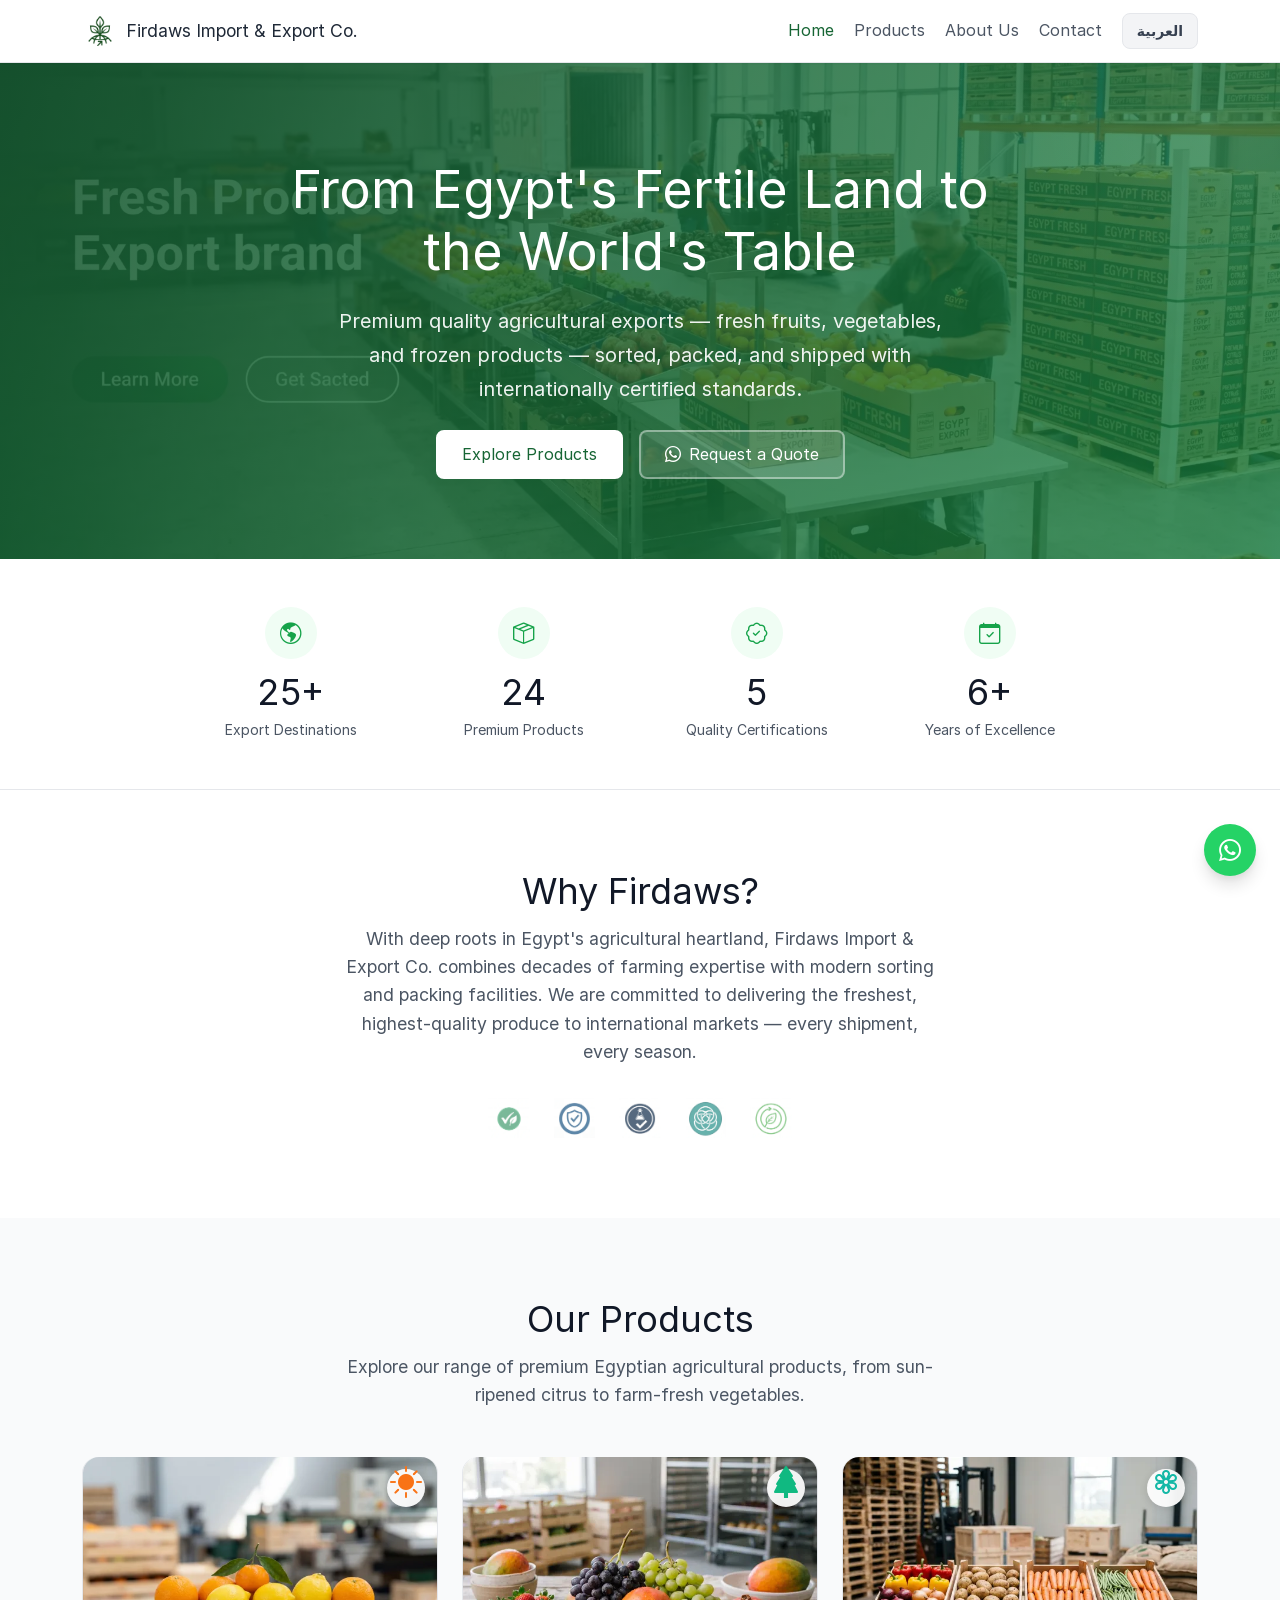
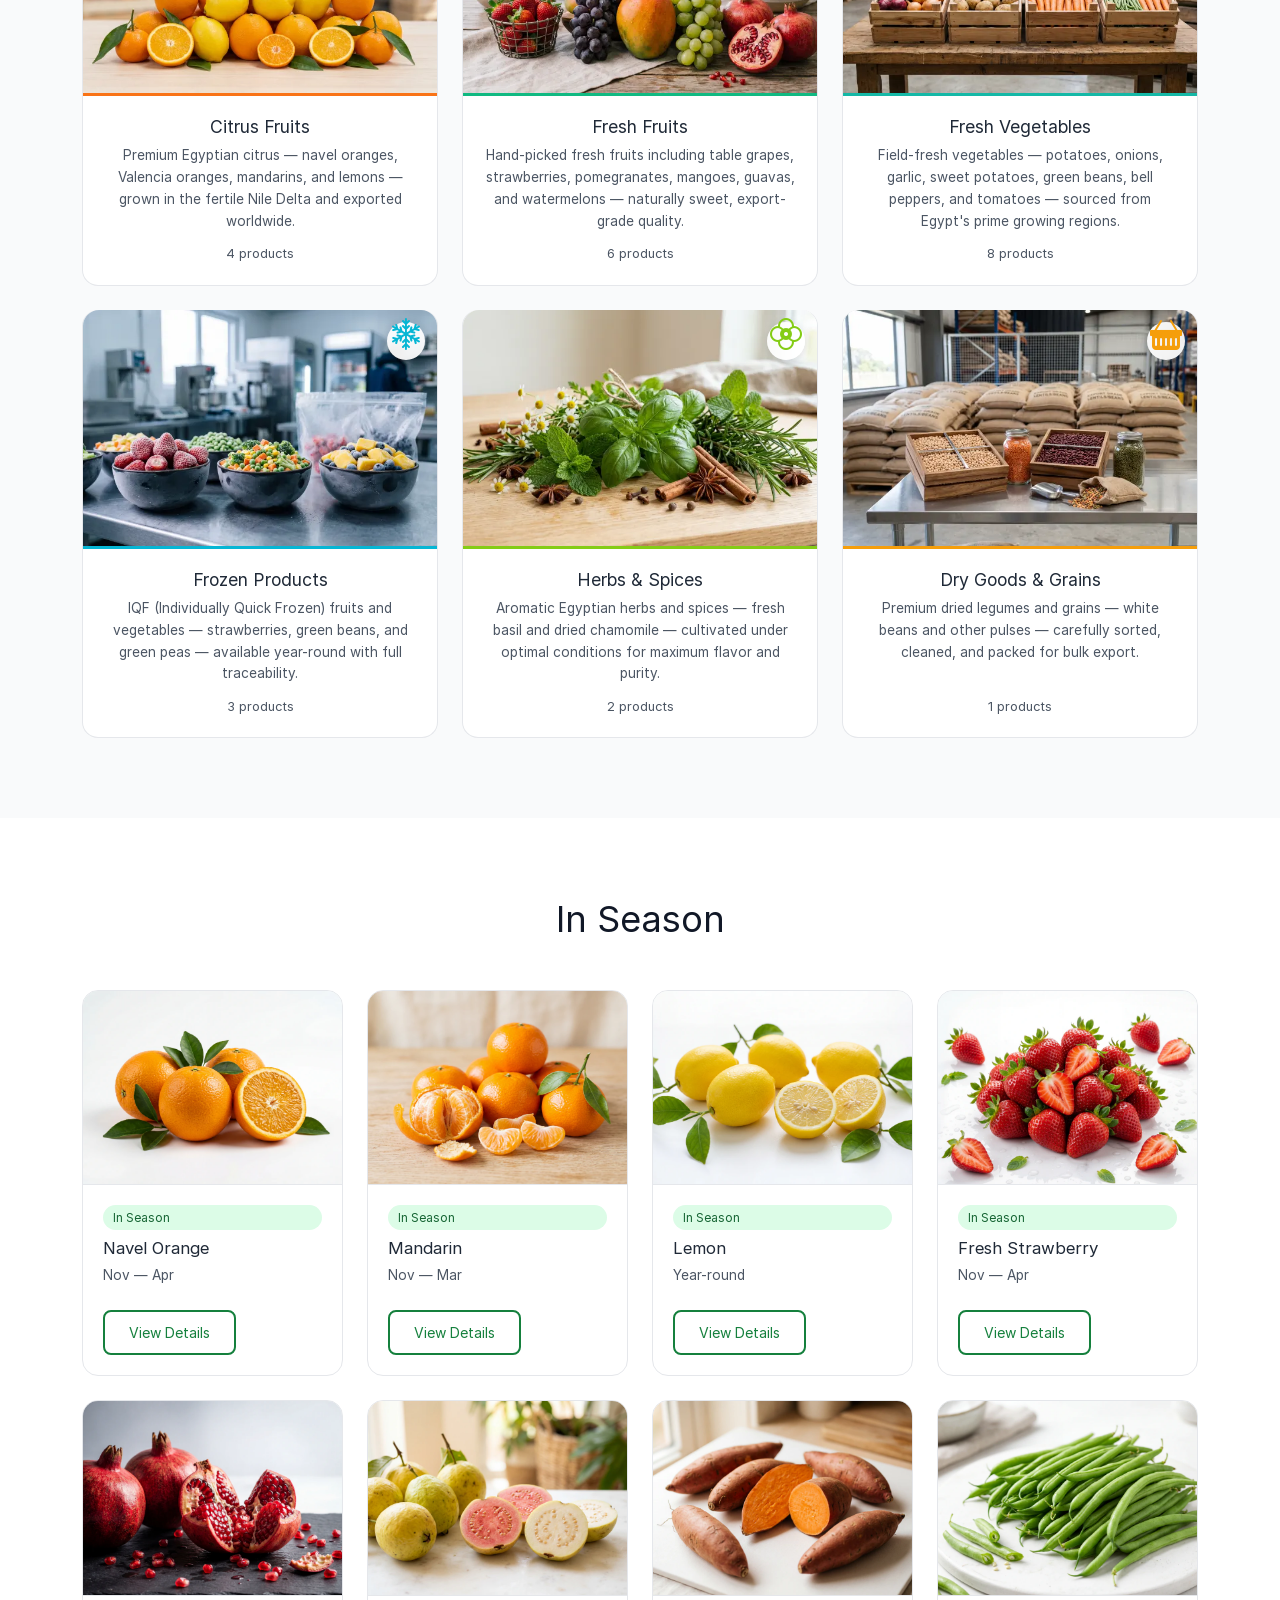
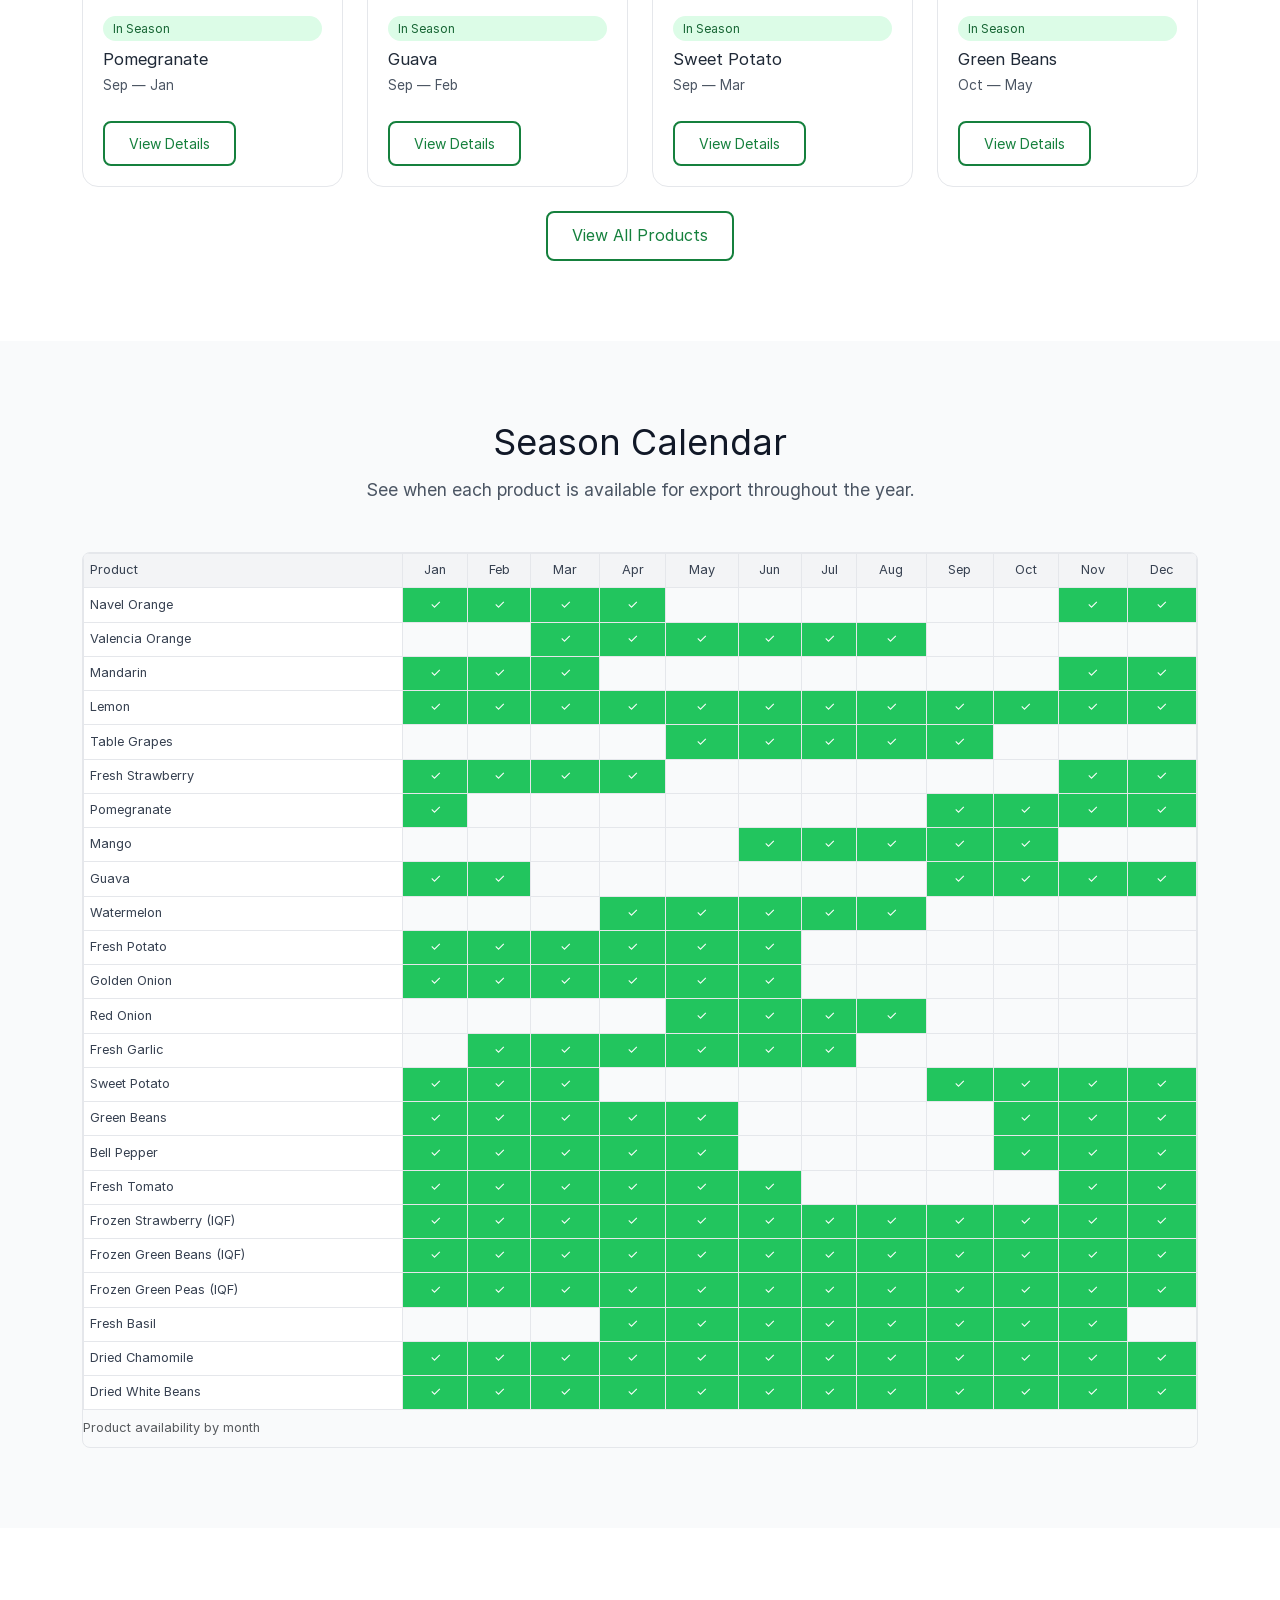
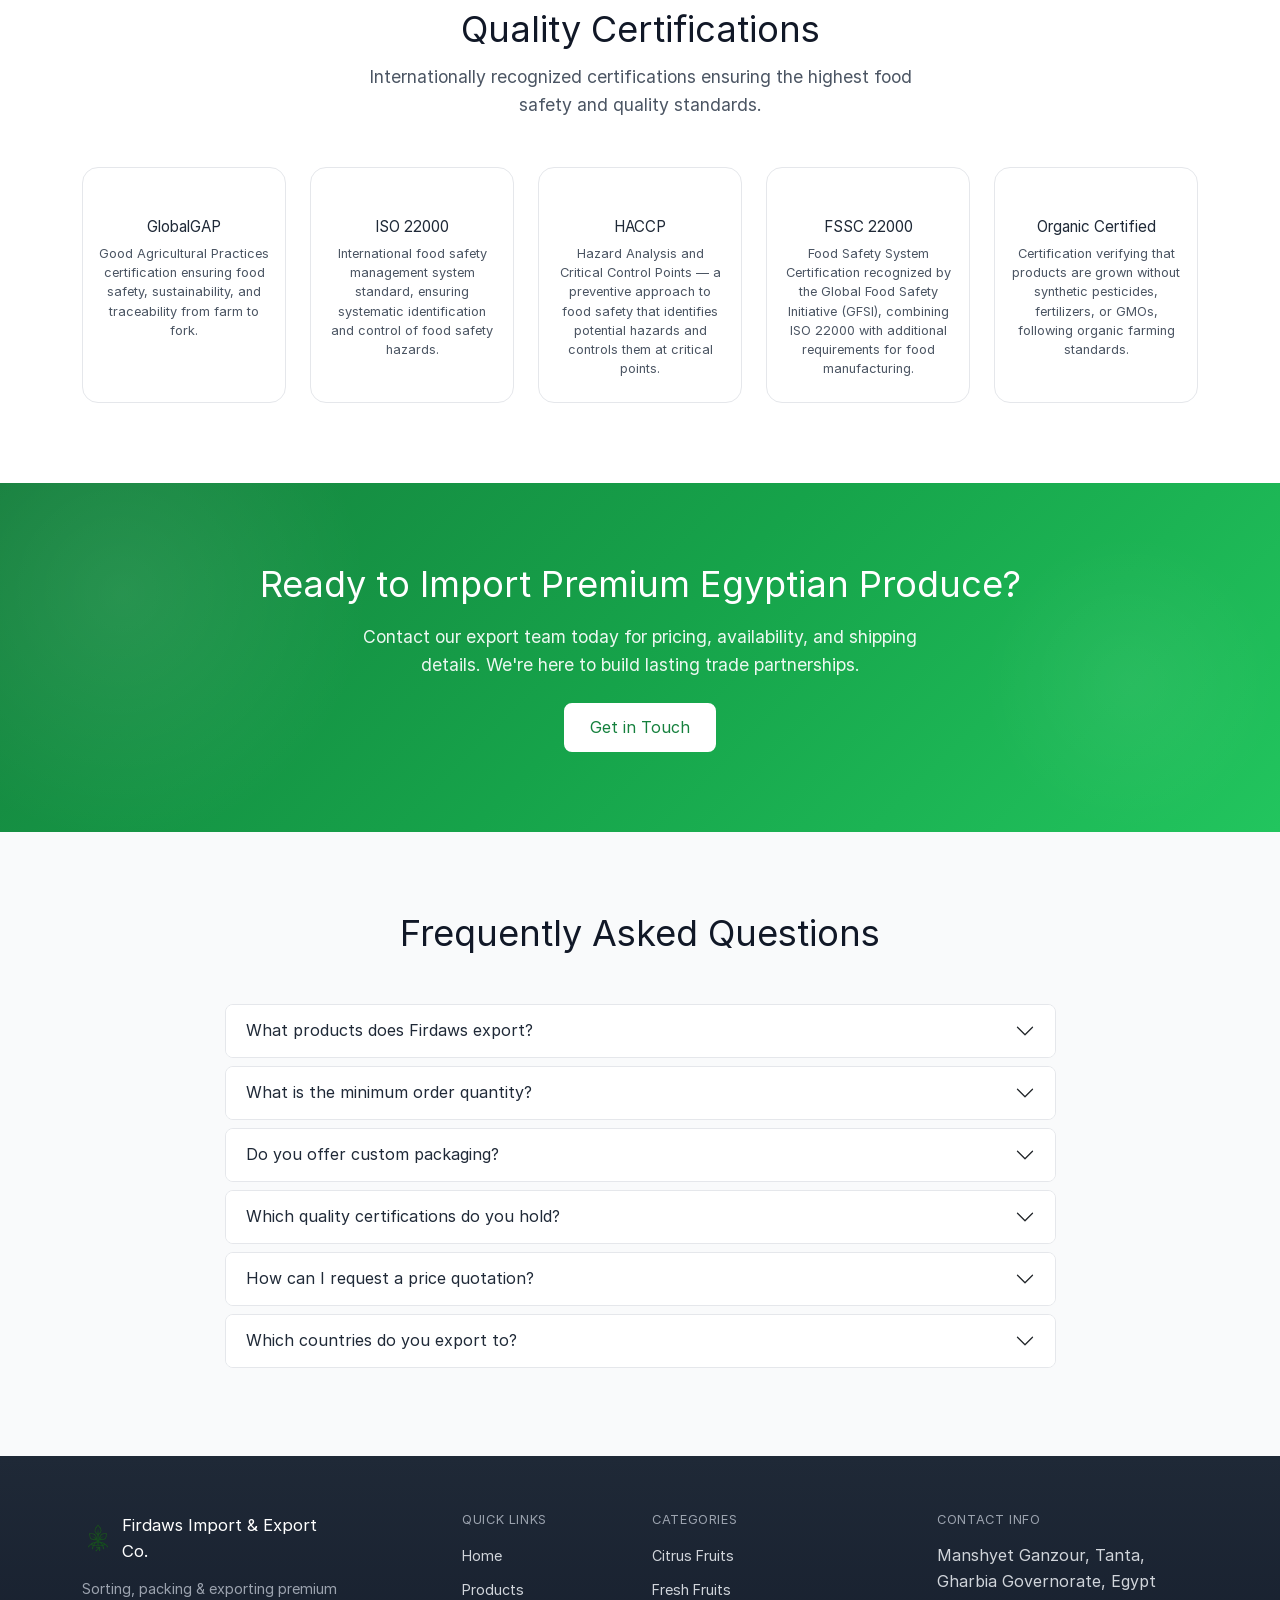
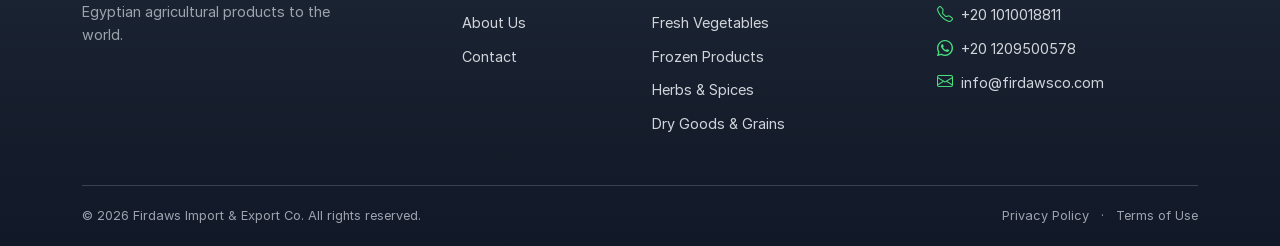
==== commit cc71442c: "Phase 6 hotfix: Revert bootstrap-icons CSS defer (media=print+onload blocked by CSP script-src 'self" ====
--- a/index.html
+++ b/index.html
@@ -63,8 +63,7 @@
 
   <!-- Stylesheets -->
   <link rel="stylesheet" id="bootstrap-css" href="./assets/vendor/bootstrap-5.3.3/css/bootstrap.min.css">
-  <link rel="stylesheet" href="./assets/vendor/bootstrap-icons-1.11.3/font/bootstrap-icons.min.css" media="print" onload="this.media='all'">
-  <noscript><link rel="stylesheet" href="./assets/vendor/bootstrap-icons-1.11.3/font/bootstrap-icons.min.css"></noscript>
+  <link rel="stylesheet" href="./assets/vendor/bootstrap-icons-1.11.3/font/bootstrap-icons.min.css">
   <link rel="stylesheet" href="./assets/css/theme.min.css">
 </head>
 
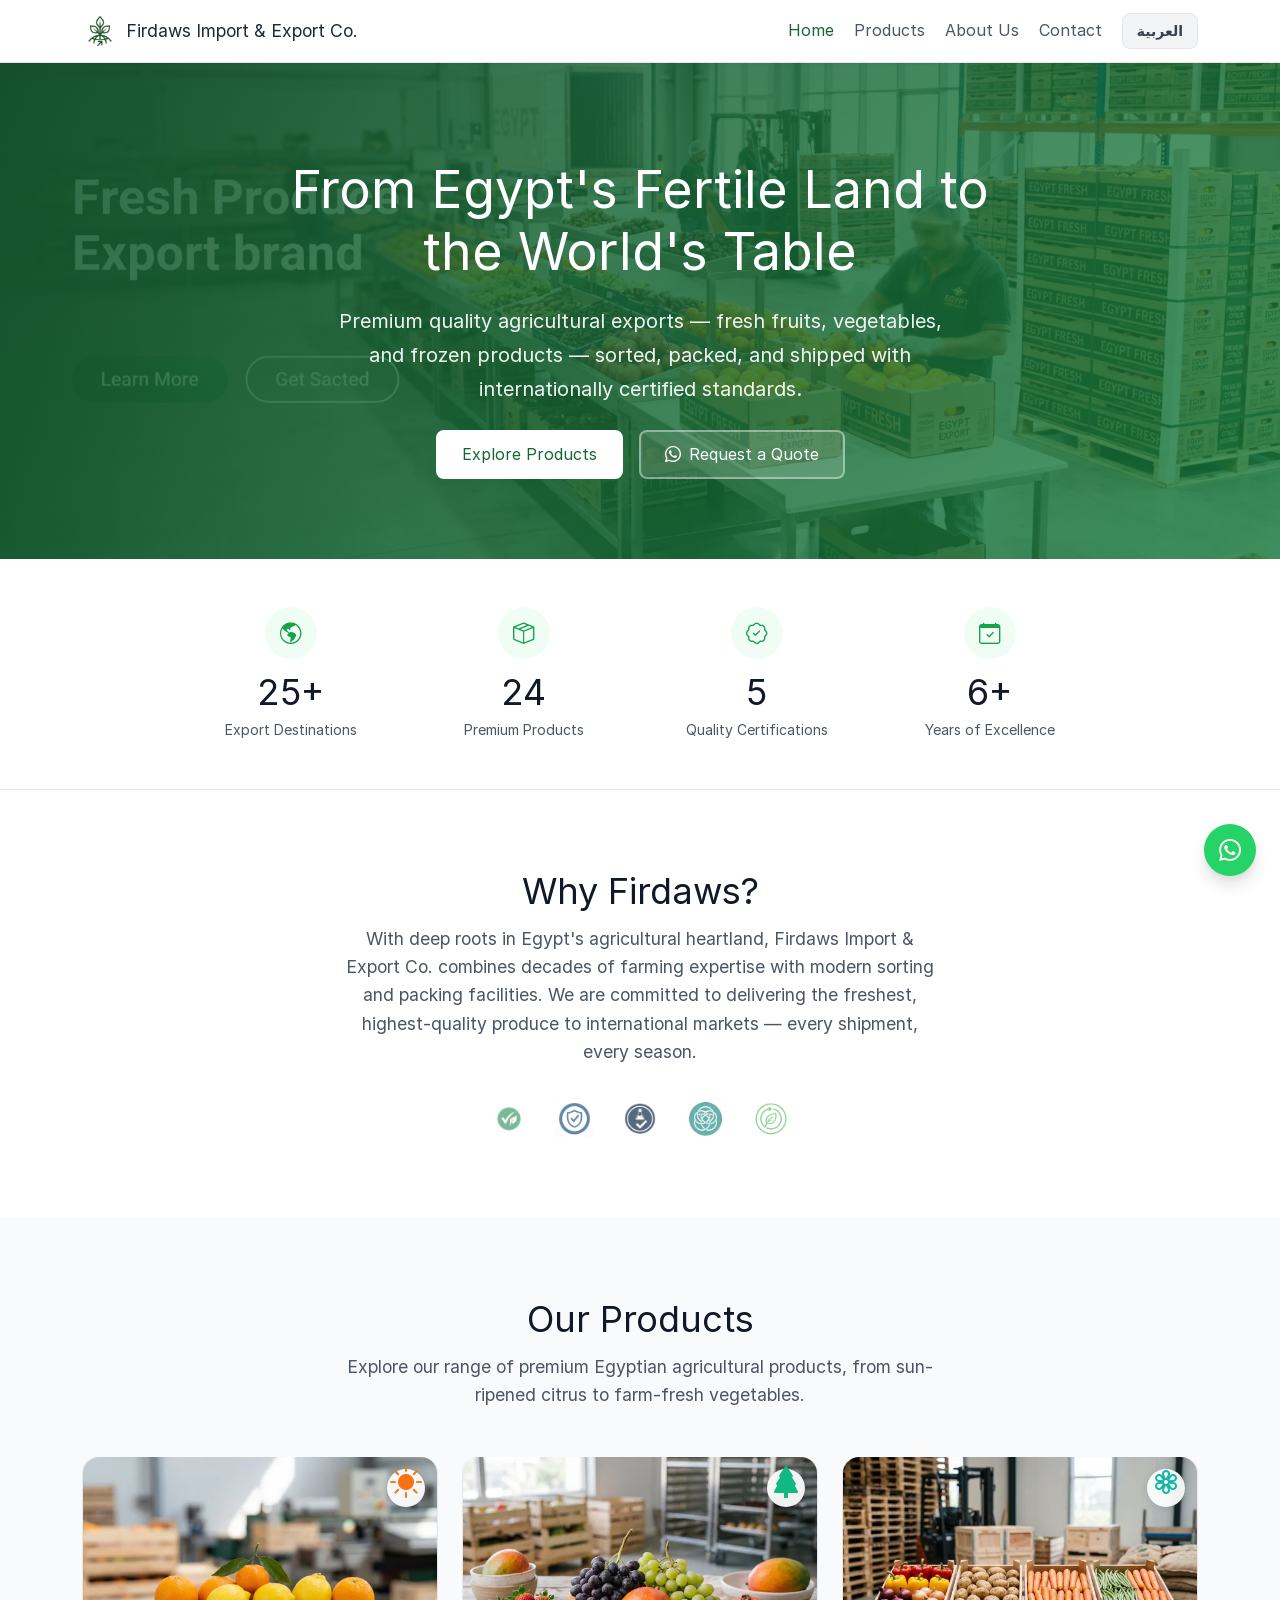
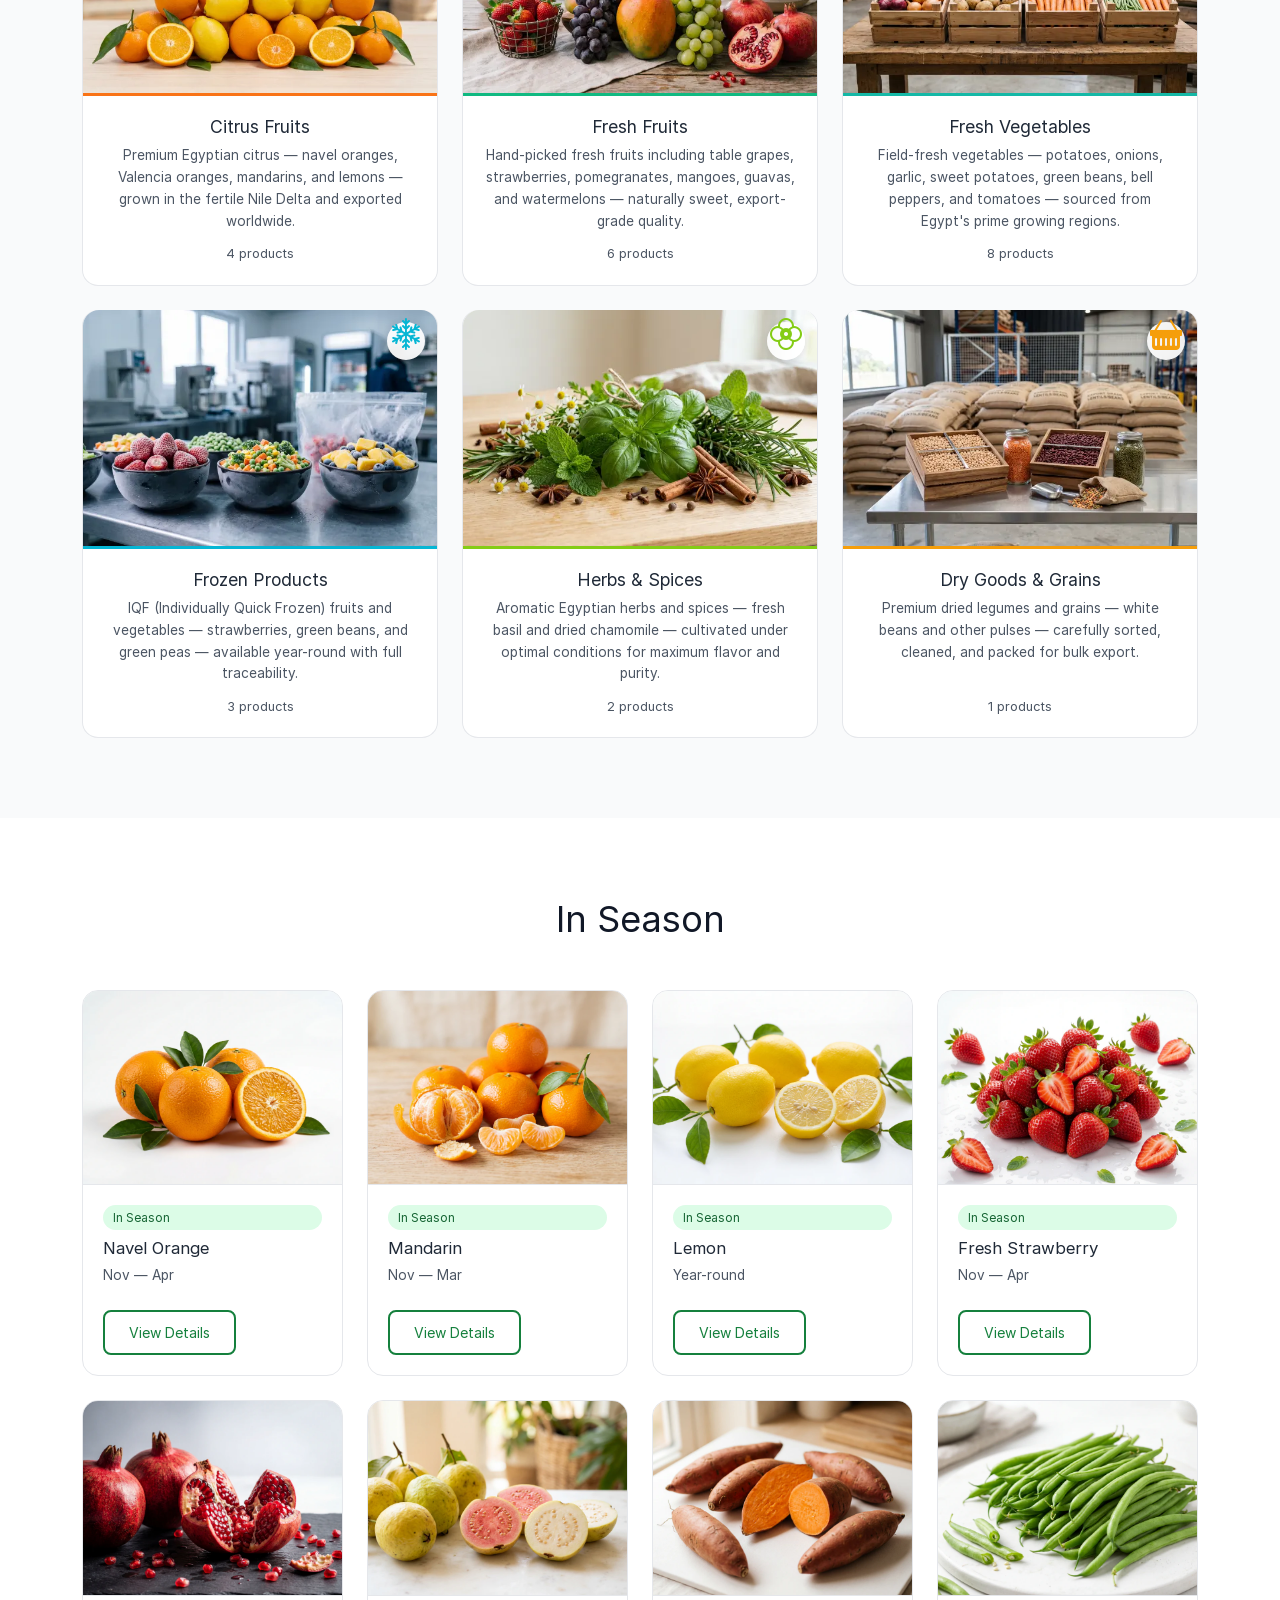
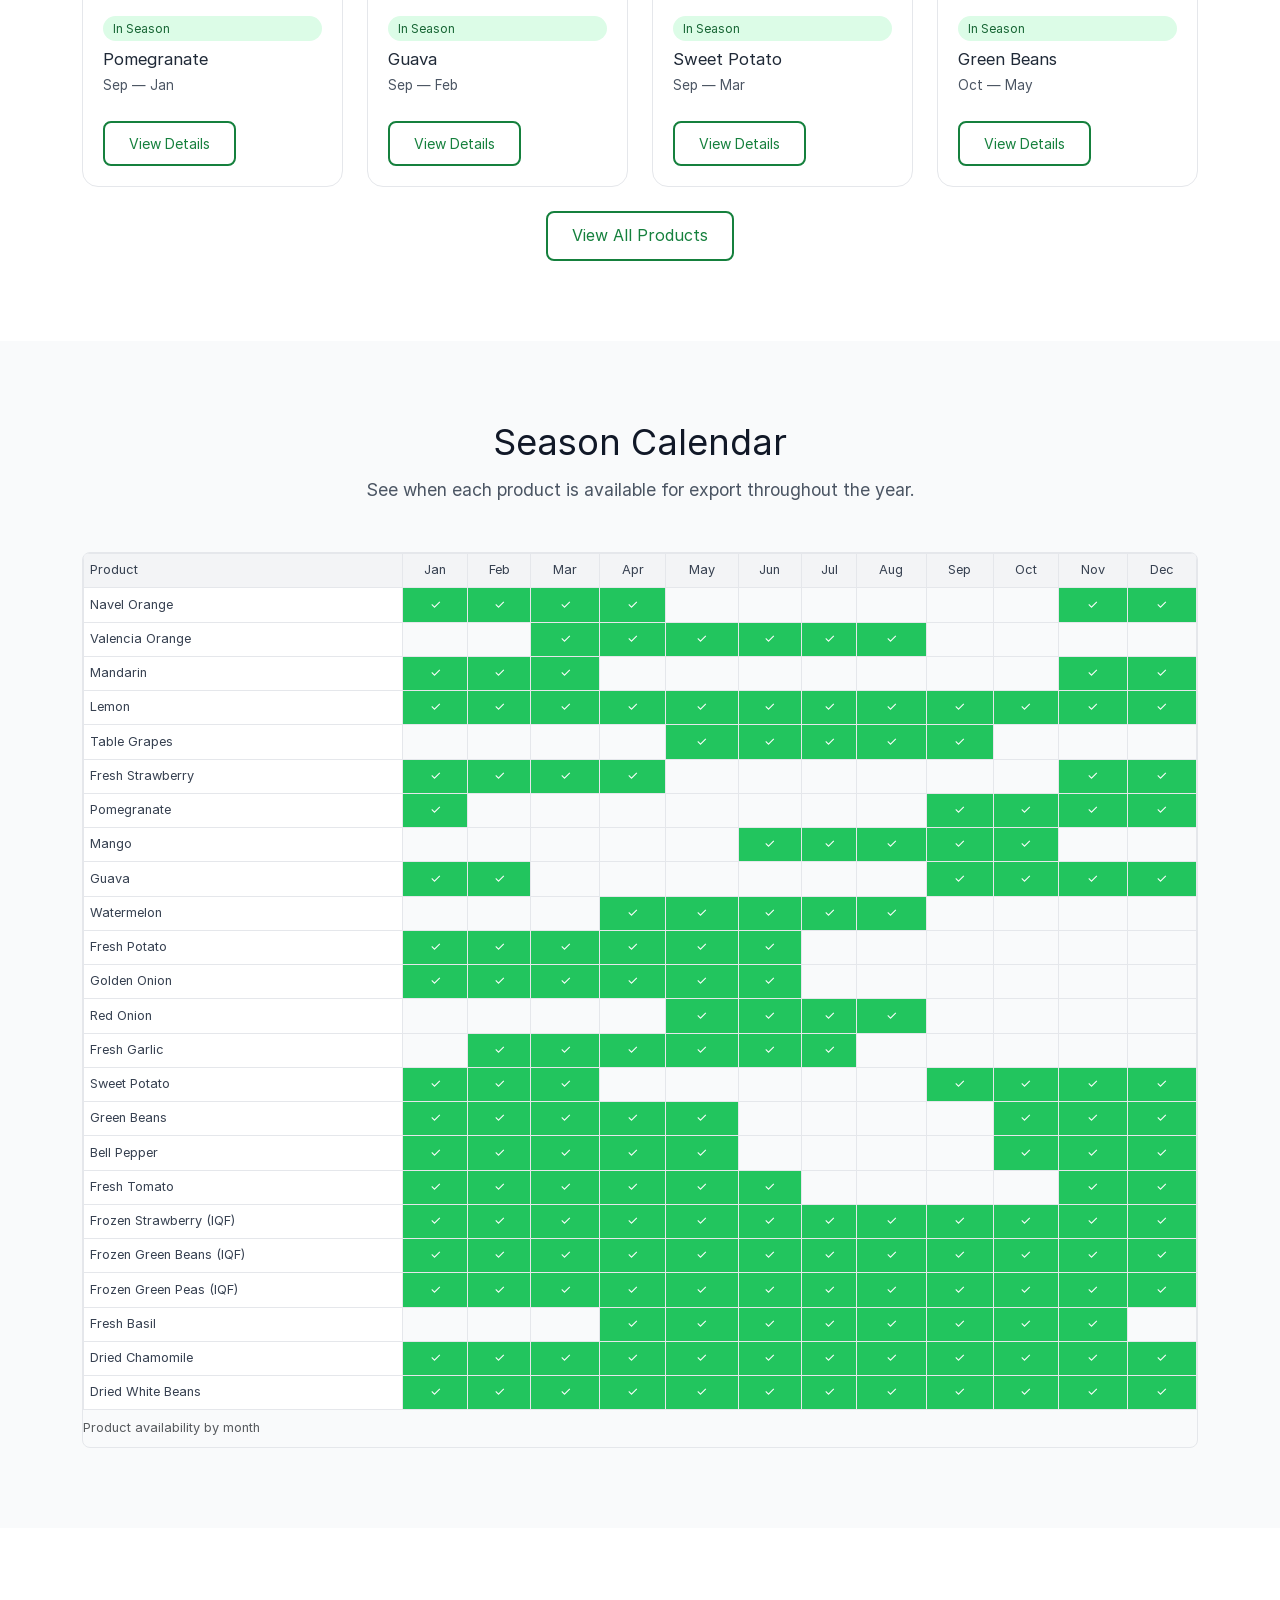
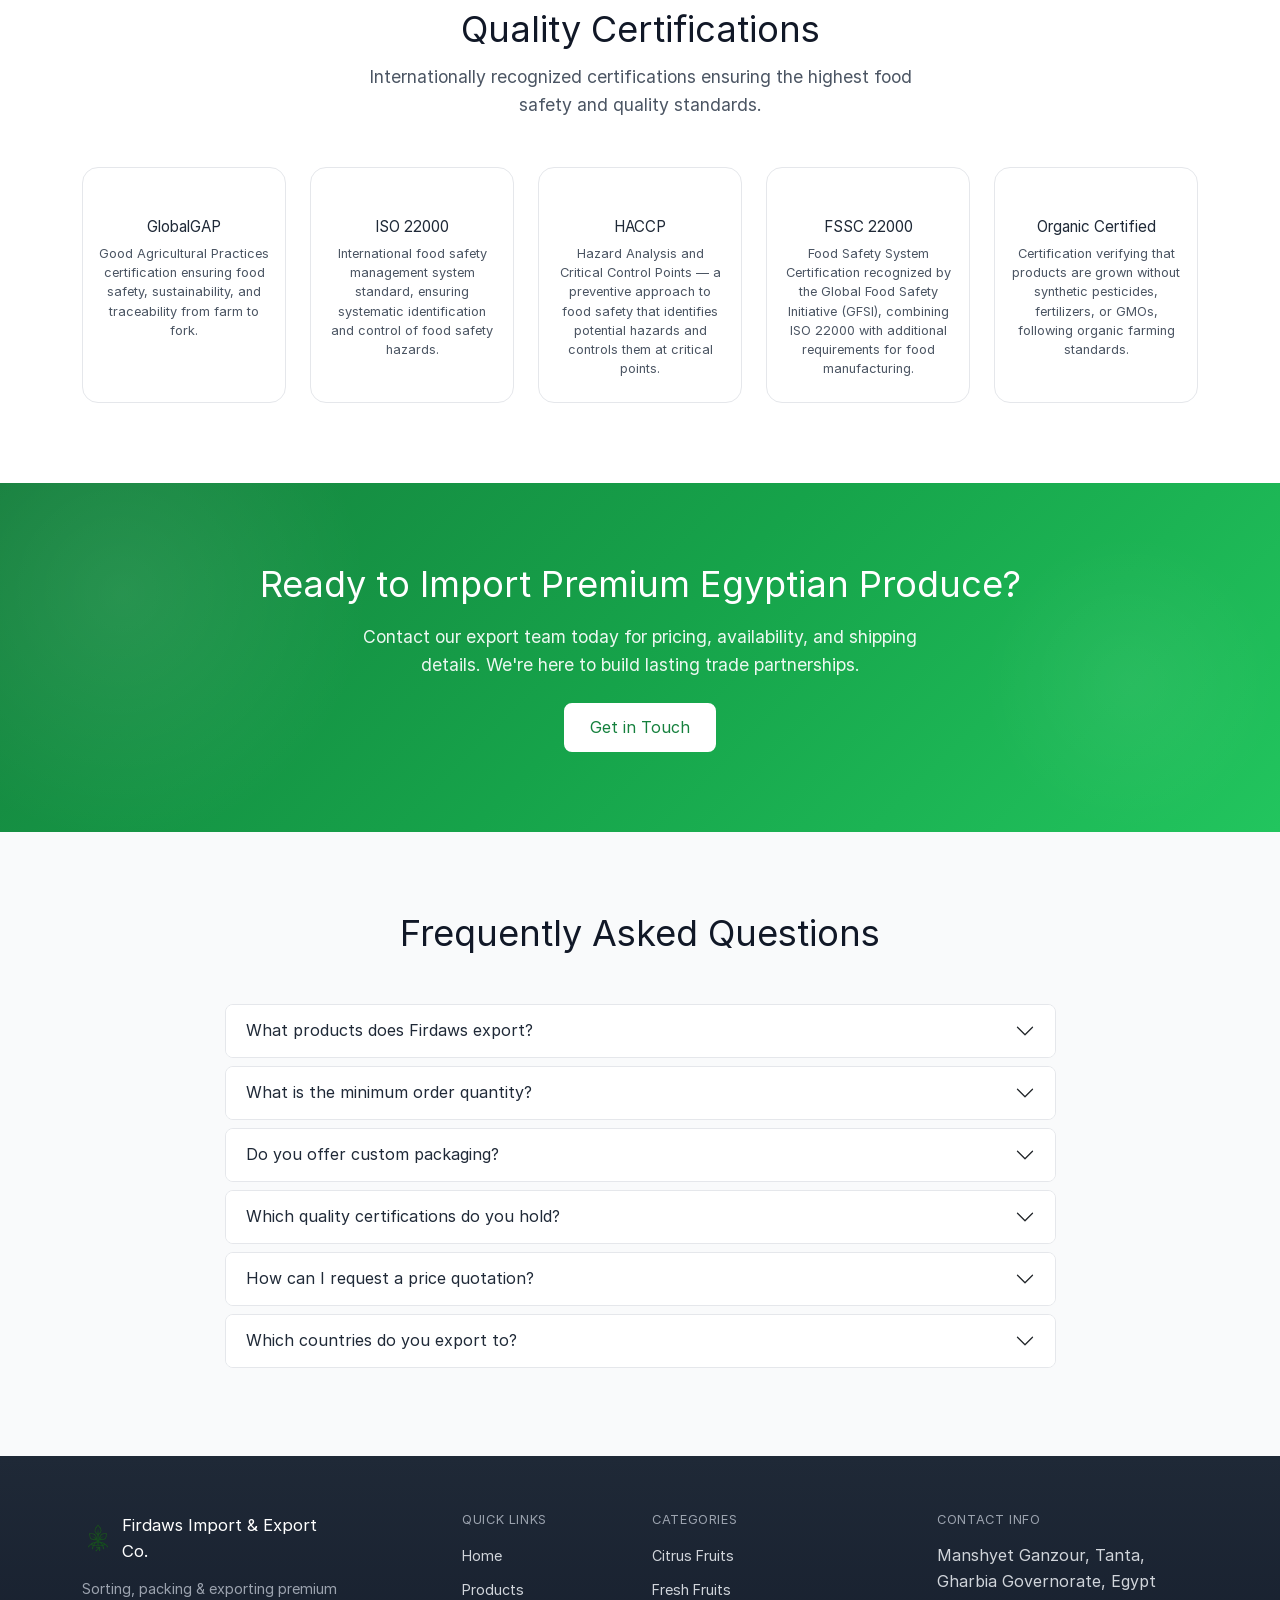
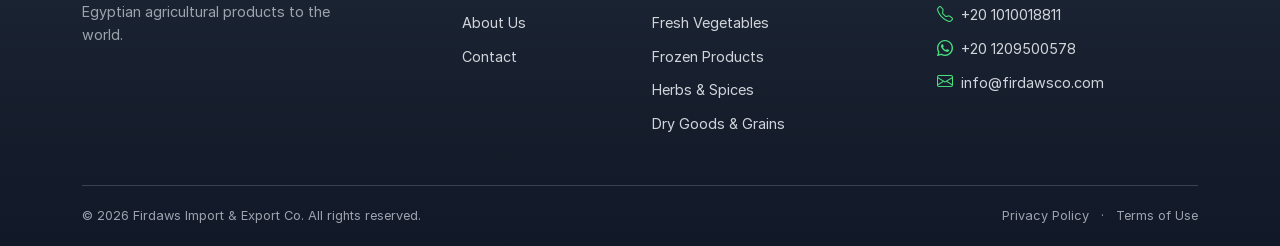
==== commit 9b11c61f: "Phase 6: Mobile LCP Optimization + SEO + JS Minification — (1) LCP FIX: Converted hero background fr" ====
--- a/index.html
+++ b/index.html
@@ -45,11 +45,7 @@
 
   <!-- Font Preload -->
   <link rel="preload" href="./assets/fonts/inter-variable.woff2" as="font" type="font/woff2" crossorigin="anonymous">
-  <link rel="preload" href="./assets/fonts/cairo-variable.woff2" as="font" type="font/woff2" crossorigin="anonymous">
   <link rel="preload" href="./assets/vendor/bootstrap-icons-1.11.3/font/fonts/bootstrap-icons.woff2?dd67030699838ea613ee6dbda90effa6" as="font" type="font/woff2" crossorigin="anonymous">
-
-  <!-- Hero Image Preload -->
-  <link rel="preload" href="./assets/img/hero-bg.webp" as="image" type="image/webp" fetchpriority="high">
 
   <!-- Favicon & Manifest -->
   <link rel="icon" type="image/x-icon" href="./favicon.ico">
@@ -125,6 +121,8 @@
 
     <!-- ─── Section 1: Hero ─── -->
     <section id="hero-section" class="fw-hero fw-hero--home" aria-labelledby="hero-heading">
+      <img src="./assets/img/hero-bg.webp" alt="" class="fw-hero__bg-img"
+           width="1920" height="1080" loading="eager" fetchpriority="high" aria-hidden="true">
       <div class="container">
         <div class="row justify-content-center text-center">
           <div class="col-12 col-lg-10 col-xl-8">
@@ -366,9 +364,9 @@
   <!-- Scripts — deferred, non-blocking, correct order -->
   <script src="./assets/vendor/bootstrap-5.3.3/js/bootstrap.min.js" defer></script>
   <script src="./assets/js/company-data.min.js" defer></script>
-  <script src="./assets/js/utils.js" defer></script>
-  <script src="./assets/js/shared-page.js" defer></script>
-  <script src="./assets/js/home-app.js" defer></script>
+  <script src="./assets/js/utils.min.js" defer></script>
+  <script src="./assets/js/shared-page.min.js" defer></script>
+  <script src="./assets/js/home-app.min.js" defer></script>
 
 </body>
 
--- a/assets/css/theme.min.css
+++ b/assets/css/theme.min.css
@@ -1 +1 @@
-@font-face{font-family:'Inter Variable';src:url('../fonts/inter-variable.woff2') format('woff2');font-weight:100 900;font-style:normal;font-display:swap}@font-face{font-family:'Cairo Variable';src:url('../fonts/cairo-variable.woff2') format('woff2');font-weight:200 1000;font-style:normal;font-display:swap}@font-face{font-family:bootstrap-icons;src:url('../vendor/bootstrap-icons-1.11.3/font/fonts/bootstrap-icons.woff2?dd67030699838ea613ee6dbda90effa6') format('woff2'),url('../vendor/bootstrap-icons-1.11.3/font/fonts/bootstrap-icons.woff?dd67030699838ea613ee6dbda90effa6') format('woff');font-display:swap}:root{--fw-font-en:'Inter Variable',system-ui,-apple-system,sans-serif;--fw-font-ar:'Cairo Variable','Segoe UI',Tahoma,sans-serif;--fw-font-body:var(--fw-font-en);--fw-green-50:#f0fdf4;--fw-green-100:#dcfce7;--fw-green-200:#bbf7d0;--fw-green-300:#86efac;--fw-green-400:#4ade80;--fw-green-500:#22c55e;--fw-green-600:#16a34a;--fw-green-700:#15803d;--fw-green-800:#166534;--fw-green-900:#14532d;--fw-primary:var(--fw-green-600);--fw-primary-hover:var(--fw-green-700);--fw-primary-light:var(--fw-green-50);--fw-white:#ffffff;--fw-gray-50:#f9fafb;--fw-gray-100:#f3f4f6;--fw-gray-200:#e5e7eb;--fw-gray-300:#d1d5db;--fw-gray-400:#9ca3af;--fw-gray-500:#6b7280;--fw-gray-600:#4b5563;--fw-gray-700:#374151;--fw-gray-800:#1f2937;--fw-gray-900:#111827;--fw-bg:var(--fw-white);--fw-bg-alt:var(--fw-gray-50);--fw-text:var(--fw-gray-800);--fw-text-muted:var(--fw-gray-600);--fw-border:var(--fw-gray-200);--fw-orange:#f97316;--fw-emerald:#10b981;--fw-teal:#14b8a6;--fw-cyan:#06b6d4;--fw-lime:#84cc16;--fw-amber:#f59e0b;--fw-radius:0.5rem;--fw-radius-lg:1rem;--fw-section-py:5rem;--fw-shadow-sm:0 1px 2px rgba(0, 0, 0, 0.05);--fw-shadow:0 1px 3px rgba(0, 0, 0, 0.1),0 1px 2px rgba(0, 0, 0, 0.06);--fw-shadow-md:0 4px 6px rgba(0, 0, 0, 0.07),0 2px 4px rgba(0, 0, 0, 0.06);--fw-shadow-lg:0 10px 15px rgba(0, 0, 0, 0.1),0 4px 6px rgba(0, 0, 0, 0.05)}*,::after,::before{box-sizing:border-box}body{font-family:var(--fw-font-body);color:var(--fw-text);background-color:var(--fw-bg);line-height:1.6;-webkit-font-smoothing:antialiased;-moz-osx-font-smoothing:grayscale}img{max-width:100%;height:auto}a{color:var(--fw-primary);text-decoration:none}a:hover{color:var(--fw-primary-hover)}.skip-link{position:absolute;top:-100%;left:0;z-index:9999;padding:.75rem 1.5rem;background-color:var(--fw-primary);color:var(--fw-white);font-weight:600;border-radius:0 0 var(--fw-radius) 0;transition:top .2s}.skip-link:focus{top:0;color:var(--fw-white)}.fw-navbar{background-color:var(--fw-white);border-bottom:1px solid var(--fw-border);box-shadow:var(--fw-shadow-sm)}.fw-navbar .navbar-toggler{border:none;padding:.25rem .5rem}.fw-navbar .navbar-toggler:focus{box-shadow:0 0 0 .2rem rgba(22,163,74,.25)}.fw-brand{display:flex;align-items:center;gap:.5rem;text-decoration:none;color:var(--fw-text);font-weight:700;font-size:1.1rem}.fw-brand:hover{color:var(--fw-green-700)}.fw-brand-logo{width:36px;height:36px;object-fit:contain}.fw-navbar .nav-link{color:var(--fw-gray-600);font-weight:500;padding:.5rem .75rem;border-radius:var(--fw-radius);transition:color .2s,background-color .2s}.fw-navbar .nav-link:focus,.fw-navbar .nav-link:hover{color:var(--fw-green-700);background-color:var(--fw-primary-light)}.fw-navbar .nav-link[aria-current=page]{color:var(--fw-green-800);font-weight:600}.fw-btn-primary{display:inline-flex;align-items:center;gap:.5rem;padding:.625rem 1.5rem;background-color:var(--fw-primary);color:var(--fw-white);font-weight:600;border:2px solid var(--fw-primary);border-radius:var(--fw-radius);cursor:pointer;transition:background-color .2s,border-color .2s,box-shadow .2s}.fw-btn-primary:focus,.fw-btn-primary:hover{background-color:var(--fw-primary-hover);border-color:var(--fw-primary-hover);color:var(--fw-white);box-shadow:var(--fw-shadow-md)}.fw-btn-outline{display:inline-flex;align-items:center;gap:.5rem;padding:.625rem 1.5rem;background-color:transparent;color:var(--fw-green-700);font-weight:600;border:2px solid var(--fw-green-700);border-radius:var(--fw-radius);cursor:pointer;transition:background-color .2s,color .2s,box-shadow .2s}.fw-btn-outline:focus,.fw-btn-outline:hover{background-color:var(--fw-green-700);color:var(--fw-white);box-shadow:var(--fw-shadow-md)}.fw-btn-whatsapp{display:inline-flex;align-items:center;gap:.5rem;padding:.625rem 1.5rem;background-color:#25d366;color:var(--fw-white);font-weight:600;border:2px solid #25d366;border-radius:var(--fw-radius);cursor:pointer;transition:background-color .2s,box-shadow .2s}.fw-btn-whatsapp:focus,.fw-btn-whatsapp:hover{background-color:#1da851;border-color:#1da851;color:var(--fw-white);box-shadow:var(--fw-shadow-md)}.fw-btn-lang{display:inline-flex;align-items:center;padding:.375rem .875rem;background-color:var(--fw-gray-100);color:var(--fw-gray-700);font-weight:600;font-size:.875rem;border:1px solid var(--fw-border);border-radius:var(--fw-radius);cursor:pointer;transition:background-color .2s,color .2s}.fw-btn-lang:focus,.fw-btn-lang:hover{background-color:var(--fw-gray-200);color:var(--fw-gray-900)}.fw-hero{padding:5rem 0 4rem;background-color:var(--fw-primary-light);position:relative;overflow:hidden}.fw-hero::before{content:'';position:absolute;top:-50%;right:-20%;width:600px;height:600px;background:radial-gradient(circle,rgba(22,163,74,.08) 0,transparent 70%);border-radius:50%;pointer-events:none}.fw-hero-title{font-size:clamp(2rem, 5vw, 3.25rem);font-weight:800;line-height:1.2;color:var(--fw-gray-900);margin-bottom:1.25rem}.fw-hero-subtitle{font-size:clamp(1rem, 2.5vw, 1.25rem);color:var(--fw-gray-600);max-width:640px;margin-left:auto;margin-right:auto;line-height:1.7}.fw-section{padding:var(--fw-section-py) 0}.fw-section-alt{background-color:var(--fw-bg-alt)}.fw-section-title{font-size:clamp(1.5rem, 3vw, 2.25rem);font-weight:700;color:var(--fw-gray-900);margin-bottom:.75rem}.fw-section-subtitle{font-size:1.1rem;color:var(--fw-text-muted);max-width:600px;margin-left:auto;margin-right:auto}.fw-cat-card{display:block;padding:1.5rem;border:1px solid var(--fw-border);border-radius:var(--fw-radius-lg);background-color:var(--fw-white);text-decoration:none;color:var(--fw-text);transition:transform .2s,box-shadow .2s,border-color .2s;height:100%}.fw-cat-card:hover{transform:translateY(-4px);box-shadow:var(--fw-shadow-lg);color:var(--fw-text)}.fw-cat-card i{font-size:2rem;margin-bottom:.75rem;display:block}.fw-cat-card h3{font-size:1.1rem;font-weight:700;margin-bottom:.5rem}.fw-cat-card p{font-size:.875rem;color:var(--fw-text-muted);margin-bottom:.75rem;line-height:1.6}.fw-cat-count{font-size:.8rem;font-weight:600;color:var(--fw-text-muted)}.fw-cat-card--orange{border-top:3px solid var(--fw-orange)}.fw-cat-card--orange i{color:var(--fw-orange)}.fw-cat-card--emerald{border-top:3px solid var(--fw-emerald)}.fw-cat-card--emerald i{color:var(--fw-emerald)}.fw-cat-card--teal{border-top:3px solid var(--fw-teal)}.fw-cat-card--teal i{color:var(--fw-teal)}.fw-cat-card--cyan{border-top:3px solid var(--fw-cyan)}.fw-cat-card--cyan i{color:var(--fw-cyan)}.fw-cat-card--lime{border-top:3px solid var(--fw-lime)}.fw-cat-card--lime i{color:var(--fw-lime)}.fw-cat-card--amber{border-top:3px solid var(--fw-amber)}.fw-cat-card--amber i{color:var(--fw-amber)}.fw-cat-card:hover.fw-cat-card--orange{border-color:var(--fw-orange)}.fw-cat-card:hover.fw-cat-card--emerald{border-color:var(--fw-emerald)}.fw-cat-card:hover.fw-cat-card--teal{border-color:var(--fw-teal)}.fw-cat-card:hover.fw-cat-card--cyan{border-color:var(--fw-cyan)}.fw-cat-card:hover.fw-cat-card--lime{border-color:var(--fw-lime)}.fw-cat-card:hover.fw-cat-card--amber{border-color:var(--fw-amber)}.fw-product-card{border:1px solid var(--fw-border);border-radius:var(--fw-radius-lg);background-color:var(--fw-white);overflow:hidden;transition:transform .2s,box-shadow .2s;height:100%;display:flex;flex-direction:column}.fw-product-card:hover{transform:translateY(-4px);box-shadow:var(--fw-shadow-lg)}.fw-product-card img{width:100%;height:200px;object-fit:cover;border-bottom:1px solid var(--fw-border)}.fw-product-card-body{padding:1.25rem;flex:1;display:flex;flex-direction:column}.fw-product-card-body h3{font-size:1.05rem;font-weight:700;margin-bottom:.375rem}.fw-product-card-body p{font-size:.85rem;color:var(--fw-text-muted);margin-bottom:.75rem}.fw-product-badge{display:inline-block;font-size:.75rem;font-weight:600;padding:.2rem .6rem;border-radius:999px;margin-bottom:.5rem}.fw-badge-season{background-color:var(--fw-green-100);color:var(--fw-green-800)}.fw-product-card-footer{margin-top:auto;padding-top:.75rem}.fw-calendar-table{width:100%;font-size:.8rem;border-collapse:collapse}.fw-calendar-table td,.fw-calendar-table th{padding:.4rem .35rem;text-align:center;border:1px solid var(--fw-border);white-space:nowrap}.fw-calendar-table thead th{background-color:var(--fw-gray-100);font-weight:700;color:var(--fw-gray-700);position:sticky;top:0;z-index:1}.fw-calendar-table thead th:first-child{text-align:start;min-width:140px}.fw-calendar-table tbody td:first-child{text-align:start;font-weight:600;color:var(--fw-gray-700);background-color:var(--fw-white)}.fw-cal-active{background-color:var(--fw-green-500);color:var(--fw-white)}.fw-calendar-wrap{overflow-x:auto;-webkit-overflow-scrolling:touch;border-radius:var(--fw-radius);border:1px solid var(--fw-border)}.fw-cert-card{text-align:center;padding:1.5rem 1rem;border:1px solid var(--fw-border);border-radius:var(--fw-radius-lg);background-color:var(--fw-white);height:100%;transition:box-shadow .2s}.fw-cert-card:hover{box-shadow:var(--fw-shadow-md)}.fw-cert-logo{max-height:60px;width:auto;margin-bottom:1rem;object-fit:contain}.fw-cert-card h3{font-size:.95rem;font-weight:700;margin-bottom:.5rem;color:var(--fw-gray-800)}.fw-cert-card p{font-size:.8rem;color:var(--fw-text-muted);line-height:1.5;margin-bottom:0}.fw-cta{padding:var(--fw-section-py) 0;background-color:var(--fw-primary);color:var(--fw-white);position:relative;overflow:hidden}.fw-cta::before{content:'';position:absolute;top:-40%;left:-10%;width:500px;height:500px;background:radial-gradient(circle,rgba(255,255,255,.08) 0,transparent 70%);border-radius:50%;pointer-events:none}.fw-cta-title{font-size:clamp(1.5rem, 3vw, 2.25rem);font-weight:700;color:var(--fw-white)}.fw-cta-text{color:rgba(255,255,255,.92);font-size:1.1rem;max-width:600px;margin-left:auto;margin-right:auto}.fw-cta .fw-btn-outline{border-color:var(--fw-white);color:var(--fw-white)}.fw-cta .fw-btn-outline:focus,.fw-cta .fw-btn-outline:hover{background-color:var(--fw-white);color:var(--fw-primary)}.fw-faq .accordion-item{border:1px solid var(--fw-border);margin-bottom:.5rem;border-radius:var(--fw-radius)!important;overflow:hidden}.fw-faq .accordion-button{font-weight:600;color:var(--fw-gray-800);background-color:var(--fw-white);padding:1rem 1.25rem}.fw-faq .accordion-button:not(.collapsed){background-color:var(--fw-primary-light);color:var(--fw-primary);box-shadow:none}.fw-faq .accordion-button:focus{box-shadow:0 0 0 .2rem rgba(22,163,74,.25);border-color:transparent}.fw-faq .accordion-body{color:var(--fw-gray-600);line-height:1.7;padding:1rem 1.25rem}.fw-about-certs{display:flex;flex-wrap:wrap;align-items:center;justify-content:center;gap:1.5rem;margin-top:2rem}.fw-about-certs img{height:40px;width:auto;object-fit:contain;opacity:.7;transition:opacity .2s;filter:grayscale(30%)}.fw-about-certs img:hover{opacity:1;filter:grayscale(0%)}.fw-footer{background-color:var(--fw-gray-800);color:var(--fw-gray-300);padding:3.5rem 0 0}.fw-footer-brand{display:flex;align-items:center;gap:.5rem;margin-bottom:.75rem}.fw-footer-brand img{width:32px;height:32px;object-fit:contain}.fw-footer-brand span{font-weight:700;font-size:1.05rem;color:var(--fw-white)}.fw-footer-tagline{font-size:.9rem;color:var(--fw-gray-400);line-height:1.6}.fw-footer-heading{font-size:.8rem;font-weight:700;text-transform:uppercase;letter-spacing:.05em;color:var(--fw-gray-400);margin-bottom:1rem}.fw-footer-links{list-style:none;padding:0;margin:0}.fw-footer-links li{margin-bottom:.5rem}.fw-footer-links a{color:var(--fw-gray-300);font-size:.9rem;text-decoration:none;transition:color .2s}.fw-footer-links a:hover{color:var(--fw-white)}.fw-footer-contact-item{display:flex;align-items:center;gap:.5rem;margin-bottom:.5rem;font-size:.9rem}.fw-footer-contact-item i{color:var(--fw-green-400);font-size:1rem;flex-shrink:0}.fw-footer-contact-item a{color:var(--fw-gray-300);text-decoration:none}.fw-footer-contact-item a:hover{color:var(--fw-white)}.fw-footer-bottom{border-top:1px solid var(--fw-gray-700);padding:1.25rem 0;margin-top:2.5rem;display:flex;flex-wrap:wrap;justify-content:space-between;align-items:center;gap:.75rem;font-size:.8rem;color:var(--fw-gray-400)}.fw-footer-bottom a{color:var(--fw-gray-400);text-decoration:none}.fw-footer-bottom a:hover{color:var(--fw-white)}.fw-whatsapp-float{display:flex;align-items:center;justify-content:center;width:52px;height:52px;border-radius:50%;background-color:#25d366;color:var(--fw-white);font-size:1.4rem;text-decoration:none;box-shadow:var(--fw-shadow-lg);transition:transform .2s,box-shadow .2s}.fw-whatsapp-float:hover{transform:scale(1.1);box-shadow:0 6px 20px rgba(37,211,102,.4);color:var(--fw-white)}.fw-floating-actions{position:fixed;bottom:1.5rem;right:1.5rem;z-index:1000;display:flex;flex-direction:column;align-items:center;gap:.75rem}[dir=rtl] .fw-floating-actions{right:auto;left:1.5rem}.fw-back-to-top{position:relative;width:52px;height:52px;border-radius:50%;background:rgba(255,255,255,.12);backdrop-filter:blur(8px);-webkit-backdrop-filter:blur(8px);border:none;cursor:pointer;opacity:0;pointer-events:none;transform:translateY(10px);transition:opacity .3s,transform .3s}.fw-back-to-top.visible{opacity:1;pointer-events:auto;transform:translateY(0)}.fw-back-to-top__ring{position:absolute;inset:0;transform:rotate(-90deg);pointer-events:none}.fw-back-to-top__track{fill:none;stroke:var(--fw-gray-300);opacity:.3;stroke-width:3}.fw-back-to-top__progress{fill:none;stroke:var(--fw-primary);stroke-width:3;stroke-linecap:round;transition:stroke-dashoffset .15s ease-out}.fw-back-to-top__icon{position:absolute;inset:0;display:flex;align-items:center;justify-content:center;color:var(--fw-gray-600);font-size:1.1rem;text-shadow:0 0 8px rgba(22,163,74,.35);transition:text-shadow .3s,color .3s}.fw-back-to-top:hover .fw-back-to-top__icon{color:var(--fw-primary);text-shadow:0 0 14px rgba(22,163,74,.55)}@media (prefers-reduced-motion:reduce){.fw-back-to-top{transition:none}.fw-back-to-top__progress{transition:none}.fw-back-to-top__icon{transition:none;text-shadow:none}}[dir=rtl] body{text-align:right}@media (max-width:767.98px){:root{--fw-section-py:3rem}.fw-hero{padding:3rem 0 2.5rem}.fw-calendar-table{font-size:.7rem}.fw-calendar-table td,.fw-calendar-table th{padding:.3rem .25rem}.fw-footer-bottom{flex-direction:column;text-align:center}}@media (max-width:575.98px){.fw-hero-title{font-size:1.75rem}.fw-about-certs img{height:30px}}.fw-breadcrumb{display:flex;flex-wrap:wrap;align-items:center;gap:.25rem;list-style:none;padding:0;margin:0 0 1.5rem;font-size:.9rem}.fw-breadcrumb li{display:flex;align-items:center;color:var(--fw-text-muted)}.fw-breadcrumb li:not(:last-child)::after{content:'›';margin-left:.5rem;margin-right:.5rem;color:var(--fw-gray-400)}.fw-breadcrumb a{color:var(--fw-text-muted);text-decoration:none;transition:color .2s}.fw-breadcrumb a:hover{color:var(--fw-primary)}.fw-breadcrumb [aria-current=page]{color:var(--fw-gray-800);font-weight:600}[dir=rtl] .fw-breadcrumb li:not(:last-child)::after{content:'‹'}.fw-filter-bar{display:flex;flex-wrap:wrap;gap:.5rem;justify-content:center;margin-bottom:2rem}.fw-filter-btn{display:inline-flex;align-items:center;padding:.4rem 1rem;font-size:.875rem;font-weight:500;color:var(--fw-gray-600);background-color:var(--fw-white);border:1px solid var(--fw-border);border-radius:999px;cursor:pointer;transition:all .2s}.fw-filter-btn:hover{border-color:var(--fw-primary);color:var(--fw-primary)}.fw-filter-btn.active{background-color:var(--fw-primary);border-color:var(--fw-primary);color:var(--fw-white)}.fw-product-hero-img{width:100%;max-height:450px;object-fit:cover;border-radius:var(--fw-radius-lg);border:1px solid var(--fw-border)}.fw-product-hero-name{font-size:clamp(1.5rem, 3vw, 2.25rem);font-weight:700;color:var(--fw-gray-900);margin-bottom:.75rem}.fw-product-hero-desc{color:var(--fw-gray-600);line-height:1.7;margin-bottom:1.5rem}.fw-product-varieties{margin-bottom:1.5rem}.fw-product-varieties h3{font-size:1rem;font-weight:700;color:var(--fw-gray-800);margin-bottom:.5rem}.fw-product-varieties ul{list-style:disc;padding-left:1.25rem;margin:0}.fw-product-varieties li{margin-bottom:.25rem;font-size:.9rem;color:var(--fw-gray-600)}[dir=rtl] .fw-product-varieties ul{padding-left:0;padding-right:1.25rem}.fw-specs-table{width:100%;border-collapse:collapse;border:1px solid var(--fw-border);border-radius:var(--fw-radius);overflow:hidden}.fw-specs-table td,.fw-specs-table th{padding:.75rem 1rem;font-size:.9rem;border-bottom:1px solid var(--fw-border);text-align:start}.fw-specs-table th{background-color:var(--fw-gray-50);color:var(--fw-gray-700);font-weight:600;width:40%}.fw-specs-table td{color:var(--fw-gray-600)}.fw-specs-table tr:last-child td,.fw-specs-table tr:last-child th{border-bottom:none}.fw-packaging-card{padding:1.5rem;border:1px solid var(--fw-border);border-radius:var(--fw-radius-lg);background-color:var(--fw-white)}.fw-packaging-card h3{font-size:1rem;font-weight:700;color:var(--fw-gray-800);margin-bottom:.75rem}.fw-packaging-card ul{list-style:none;padding:0;margin:0}.fw-packaging-card li{padding:.5rem 0;font-size:.9rem;color:var(--fw-gray-600);border-bottom:1px solid var(--fw-gray-100)}.fw-packaging-card li:last-child{border-bottom:none}.fw-empty-state{text-align:center;padding:3rem 1rem;color:var(--fw-gray-500)}.fw-empty-state p{font-size:1.1rem;margin-bottom:0}@media (max-width:767.98px){.fw-product-hero-img{max-height:300px}.fw-filter-bar{gap:.375rem}.fw-filter-btn{font-size:.8rem;padding:.3rem .75rem}}.fw-hero--compact{padding:3rem 0 2.5rem}.fw-hero--compact .fw-hero-title{font-size:clamp(1.75rem, 4vw, 2.75rem);margin-bottom:.75rem}.fw-hero--compact .fw-hero-subtitle{font-size:1.05rem;margin-bottom:0}.fw-about-text{font-size:1.05rem;line-height:1.8;color:var(--fw-gray-600)}.fw-mission-card{padding:2.5rem;border:1px solid var(--fw-border);border-radius:var(--fw-radius-lg);background-color:var(--fw-white)}.fw-mission-card i{font-size:2.5rem;color:var(--fw-primary);display:block;margin-bottom:1rem}.fw-value-card{text-align:center;padding:2rem 1.5rem;border:1px solid var(--fw-border);border-radius:var(--fw-radius-lg);background-color:var(--fw-white);height:100%;transition:transform .2s,box-shadow .2s}.fw-value-card:hover{transform:translateY(-4px);box-shadow:var(--fw-shadow-lg)}.fw-value-card i{font-size:2rem;color:var(--fw-primary);margin-bottom:1rem;display:block}.fw-value-card h3{font-size:1.05rem;font-weight:700;color:var(--fw-gray-800);margin-bottom:.5rem}.fw-value-card p{font-size:.9rem;color:var(--fw-text-muted);line-height:1.6;margin-bottom:0}.fw-contact-form .form-label{font-weight:600;font-size:.9rem;color:var(--fw-gray-700);margin-bottom:.375rem}.fw-contact-form .form-control,.fw-contact-form .form-select{border:1px solid var(--fw-border);border-radius:var(--fw-radius);padding:.625rem .875rem;font-size:.95rem;transition:border-color .2s,box-shadow .2s}.fw-contact-form .form-control:focus,.fw-contact-form .form-select:focus{border-color:var(--fw-primary);box-shadow:0 0 0 .2rem rgba(22,163,74,.15)}.fw-form-success{display:flex;align-items:center;gap:.75rem;padding:1rem 1.25rem;margin-top:1rem;background-color:var(--fw-green-50);border:1px solid var(--fw-green-200);border-radius:var(--fw-radius);color:var(--fw-green-800)}.fw-form-success i{font-size:1.25rem;color:var(--fw-green-600);flex-shrink:0}.fw-form-success p{margin:0;font-weight:500}.fw-contact-info{display:flex;flex-direction:column;gap:1.5rem}.fw-contact-info-item{display:flex;gap:1rem;align-items:flex-start}.fw-contact-info-icon{display:flex;align-items:center;justify-content:center;width:44px;height:44px;min-width:44px;border-radius:var(--fw-radius);background-color:var(--fw-primary-light);color:var(--fw-primary);font-size:1.1rem}.fw-contact-info-item h3{font-size:.8rem;font-weight:700;text-transform:uppercase;letter-spacing:.05em;color:var(--fw-gray-400);margin-bottom:.25rem}.fw-contact-info-item p{font-size:.95rem;color:var(--fw-gray-700);margin-bottom:0;line-height:1.5}.fw-contact-info-item a{font-size:.95rem;color:var(--fw-primary);text-decoration:none;font-weight:500}.fw-contact-info-item a:hover{color:var(--fw-primary-hover)}@media (max-width:767.98px){.fw-hero--compact{padding:2rem 0 1.5rem}.fw-mission-card{padding:1.5rem}.fw-value-card{padding:1.5rem 1rem}}.fw-legal-toc{position:sticky;top:5rem;max-height:calc(100vh - 6rem);overflow-y:auto;padding:1.5rem;background-color:var(--fw-gray-50);border:1px solid var(--fw-border);border-radius:var(--fw-radius-lg)}.fw-legal-toc-title{font-size:.8rem;font-weight:700;text-transform:uppercase;letter-spacing:.05em;color:var(--fw-gray-400);margin-bottom:.75rem}.fw-legal-toc-list{list-style:none;padding:0;margin:0;counter-reset:toc-counter}.fw-legal-toc-list li{counter-increment:toc-counter;margin-bottom:.25rem}.fw-legal-toc-list a{display:block;padding:.375rem .5rem;font-size:.85rem;color:var(--fw-gray-600);text-decoration:none;border-radius:var(--fw-radius);transition:color .2s,background-color .2s}.fw-legal-toc-list a::before{content:counter(toc-counter,decimal-leading-zero) '. ';font-weight:600;color:var(--fw-gray-400)}.fw-legal-toc-list a:focus,.fw-legal-toc-list a:hover{color:var(--fw-primary);background-color:var(--fw-white)}.fw-legal-article{max-width:780px}.fw-legal-intro-note{display:flex;gap:.75rem;padding:1.25rem;margin-bottom:2.5rem;background-color:var(--fw-green-50);border:1px solid var(--fw-green-200);border-radius:var(--fw-radius-lg);color:var(--fw-gray-700);font-size:.95rem;line-height:1.7}.fw-legal-intro-note i{color:var(--fw-primary);font-size:1.25rem;flex-shrink:0;margin-top:.15rem}.fw-legal-intro-note p{margin:0}.fw-legal-section{padding-bottom:2rem;margin-bottom:2rem;border-bottom:1px solid var(--fw-border)}.fw-legal-section:last-child{border-bottom:none;margin-bottom:0;padding-bottom:0}.fw-legal-section-heading{display:flex;align-items:baseline;gap:.75rem;font-size:1.25rem;font-weight:700;color:var(--fw-gray-900);margin-bottom:1rem}.fw-legal-section-num{font-size:.85rem;font-weight:700;color:var(--fw-primary);min-width:2rem}.fw-legal-section p{font-size:.95rem;line-height:1.8;color:var(--fw-gray-600);margin-bottom:1rem}.fw-legal-section p:last-child{margin-bottom:0}.fw-legal-contact-block{padding:1.5rem;background-color:var(--fw-gray-50);border:1px solid var(--fw-border);border-radius:var(--fw-radius-lg);margin-top:1.25rem}.fw-legal-contact-row{display:flex;align-items:center;gap:.75rem;padding:.5rem 0;font-size:.9rem;color:var(--fw-gray-700)}.fw-legal-contact-row:not(:last-child){border-bottom:1px solid var(--fw-gray-100)}.fw-legal-contact-row i{color:var(--fw-primary);font-size:1rem;width:1.25rem;text-align:center;flex-shrink:0}.fw-legal-contact-row a{color:var(--fw-primary);text-decoration:none;font-weight:500}.fw-legal-contact-row a:hover{color:var(--fw-primary-hover)}.fw-legal-header-badge{display:inline-flex;align-items:center;gap:.375rem;padding:.3rem .75rem;font-size:.75rem;font-weight:700;text-transform:uppercase;letter-spacing:.05em;background-color:var(--fw-green-100);color:var(--fw-green-800);border-radius:999px;margin-bottom:.75rem}.fw-legal-header-meta{font-size:.9rem;color:var(--fw-text-muted);margin-top:.75rem;margin-bottom:0;display:flex;flex-wrap:wrap;align-items:center;gap:.25rem}.fw-legal-header-meta time{font-weight:600;color:var(--fw-gray-700)}.fw-legal-meta-sep{margin:0 .375rem;color:var(--fw-gray-300)}@media (max-width:991.98px){.fw-legal-article{max-width:100%}}@media (max-width:767.98px){.fw-legal-intro-note{flex-direction:column;gap:.5rem}.fw-legal-section-heading{font-size:1.1rem}.fw-legal-header-meta{font-size:.85rem}.fw-legal-contact-block{padding:1rem}}.fw-hero{background-image:linear-gradient(135deg,rgba(20,83,45,.88) 0,rgba(22,101,52,.82) 40%,rgba(21,128,61,.75) 100%),var(--fw-hero-bg,none);background-size:cover;background-position:center;background-repeat:no-repeat;padding:6rem 0 5rem}.fw-hero .fw-hero-title{color:var(--fw-white)}.fw-hero .fw-hero-subtitle{color:rgba(255,255,255,.92)}.fw-hero .fw-btn-primary{background-color:var(--fw-white);border-color:var(--fw-white);color:var(--fw-green-800)}.fw-hero .fw-btn-primary:focus,.fw-hero .fw-btn-primary:hover{background-color:var(--fw-gray-100);border-color:var(--fw-gray-100);color:var(--fw-green-900);box-shadow:var(--fw-shadow-lg)}.fw-hero .fw-btn-whatsapp{background-color:rgba(255,255,255,.15);border-color:rgba(255,255,255,.4);color:var(--fw-white)}.fw-hero .fw-btn-whatsapp:focus,.fw-hero .fw-btn-whatsapp:hover{background-color:#25d366;border-color:#25d366;color:var(--fw-white)}.fw-hero::before{background:radial-gradient(circle,rgba(255,255,255,.06) 0,transparent 70%)}.fw-hero--compact{background-image:none;background-color:var(--fw-primary-light);padding:3rem 0 2.5rem}.fw-hero--compact .fw-hero-title{color:var(--fw-gray-900)}.fw-hero--compact .fw-hero-subtitle{color:var(--fw-gray-600)}.fw-hero--compact::before{background:radial-gradient(circle,rgba(22,163,74,.08) 0,transparent 70%)}.fw-hero--home{--fw-hero-bg:url(../img/hero-bg.webp)}.fw-section .fw-hero-title{color:var(--fw-gray-900)}@media (max-width:767.98px){.fw-hero{padding:4rem 0 3rem}.fw-hero--compact{padding:2rem 0 1.5rem}}.fw-stats-bar{padding:3rem 0;background-color:var(--fw-white);border-bottom:1px solid var(--fw-border)}.fw-stats-grid{display:grid;grid-template-columns:repeat(4,1fr);gap:2rem;max-width:900px;margin:0 auto}.fw-stat-item{text-align:center}.fw-stat-icon{display:inline-flex;align-items:center;justify-content:center;width:52px;height:52px;border-radius:50%;background-color:var(--fw-green-50);color:var(--fw-primary);font-size:1.35rem;margin-bottom:.75rem}.fw-stat-value{display:block;font-size:clamp(1.75rem, 3vw, 2.25rem);font-weight:800;color:var(--fw-gray-900);line-height:1.2;margin-bottom:.25rem}.fw-stat-label{display:block;font-size:.875rem;font-weight:500;color:var(--fw-text-muted)}@media (max-width:767.98px){.fw-stats-bar{padding:2rem 0}.fw-stats-grid{grid-template-columns:repeat(2,1fr);gap:1.5rem}.fw-stat-icon{width:44px;height:44px;font-size:1.15rem;margin-bottom:.5rem}.fw-stat-value{font-size:1.5rem}}.fw-cta{background:linear-gradient(135deg,var(--fw-green-700) 0,var(--fw-green-600) 50%,var(--fw-green-500) 100%);position:relative}.fw-cta::after{content:'';position:absolute;bottom:-1px;right:0;width:300px;height:300px;background:radial-gradient(circle,rgba(255,255,255,.05) 0,transparent 70%);border-radius:50%;pointer-events:none}.fw-cta .fw-btn-outline{background-color:var(--fw-white);border-color:var(--fw-white);color:var(--fw-green-700);font-weight:700}.fw-cta .fw-btn-outline:focus,.fw-cta .fw-btn-outline:hover{background-color:var(--fw-gray-100);border-color:var(--fw-gray-100);color:var(--fw-green-800);transform:translateY(-2px);box-shadow:0 4px 12px rgba(0,0,0,.15)}.fw-product-card{overflow:hidden}.fw-product-card img{aspect-ratio:4/3;height:auto;object-fit:cover;transition:transform .35s ease}.fw-product-card:hover img{transform:scale(1.06)}.fw-product-card:hover{box-shadow:0 12px 24px rgba(0,0,0,.1),0 4px 8px rgba(0,0,0,.06)}.fw-product-card:hover .fw-product-card-body h3{color:var(--fw-primary)}.fw-product-card-body h3{transition:color .2s ease}@media (prefers-reduced-motion:reduce){.fw-product-card img{transition:none}.fw-product-card:hover img{transform:none}.fw-product-card-body h3{transition:none}}.fw-cat-card{padding:0;display:flex;flex-direction:column}.fw-cat-card-img-wrap{position:relative;overflow:hidden;border-radius:var(--fw-radius-lg) var(--fw-radius-lg) 0 0;flex-shrink:0}.fw-cat-card-img{width:100%;aspect-ratio:3/2;object-fit:cover;display:block;transition:transform .35s ease}.fw-cat-card:hover .fw-cat-card-img{transform:scale(1.06)}.fw-cat-card-badge{position:absolute;top:.75rem;right:.75rem;display:flex;align-items:center;justify-content:center;width:38px;height:38px;border-radius:50%;background-color:rgba(255,255,255,.92);backdrop-filter:blur(4px);-webkit-backdrop-filter:blur(4px);box-shadow:0 2px 8px rgba(0,0,0,.12);font-size:1.15rem;line-height:1;z-index:1;transition:transform .2s ease,box-shadow .2s ease}.fw-cat-card:hover .fw-cat-card-badge{transform:scale(1.08);box-shadow:0 4px 12px rgba(0,0,0,.18)}[dir=rtl] .fw-cat-card-badge{right:auto;left:.75rem}@media (prefers-reduced-motion:reduce){.fw-cat-card-badge{transition:none}.fw-cat-card:hover .fw-cat-card-badge{transform:none}}.fw-cat-card--orange .fw-cat-card-badge{color:var(--fw-orange)}.fw-cat-card--emerald .fw-cat-card-badge{color:var(--fw-emerald)}.fw-cat-card--teal .fw-cat-card-badge{color:var(--fw-teal)}.fw-cat-card--cyan .fw-cat-card-badge{color:var(--fw-cyan)}.fw-cat-card--lime .fw-cat-card-badge{color:var(--fw-lime)}.fw-cat-card--amber .fw-cat-card-badge{color:var(--fw-amber)}.fw-cat-card-body{padding:1.25rem;flex:1;display:flex;flex-direction:column}.fw-cat-card-body h3{font-size:1.1rem;font-weight:700;margin-bottom:.5rem}.fw-cat-card-body p{font-size:.85rem;color:var(--fw-text-muted);margin-bottom:.75rem;line-height:1.6;flex:1}.fw-cat-card-body .fw-cat-count{font-size:.8rem;font-weight:600;color:var(--fw-text-muted);margin-top:auto}.fw-cat-card-body>i.bi{display:none}.fw-cat-card--orange{border-top:none}.fw-cat-card--emerald{border-top:none}.fw-cat-card--teal{border-top:none}.fw-cat-card--cyan{border-top:none}.fw-cat-card--lime{border-top:none}.fw-cat-card--amber{border-top:none}.fw-cat-card--orange .fw-cat-card-body{border-top:3px solid var(--fw-orange)}.fw-cat-card--emerald .fw-cat-card-body{border-top:3px solid var(--fw-emerald)}.fw-cat-card--teal .fw-cat-card-body{border-top:3px solid var(--fw-teal)}.fw-cat-card--cyan .fw-cat-card-body{border-top:3px solid var(--fw-cyan)}.fw-cat-card--lime .fw-cat-card-body{border-top:3px solid var(--fw-lime)}.fw-cat-card--amber .fw-cat-card-body{border-top:3px solid var(--fw-amber)}@media (prefers-reduced-motion:reduce){.fw-cat-card-img{transition:none}.fw-cat-card:hover .fw-cat-card-img{transform:none}}.fw-pd-sticky-cta{position:fixed;bottom:0;left:0;right:0;z-index:1010;padding:.75rem 1rem;background-color:var(--fw-white);border-top:1px solid var(--fw-border);box-shadow:0 -2px 10px rgba(0,0,0,.08);transform:translateY(100%);transition:transform .3s ease}.fw-pd-sticky-cta.visible{transform:translateY(0)}.fw-pd-sticky-cta .fw-btn-whatsapp{width:100%;justify-content:center;padding:.75rem 1rem;font-size:1rem}@media (max-width:767.98px){body.has-sticky-cta .fw-floating-actions{bottom:5.5rem}}@media (min-width:768px){.fw-pd-sticky-cta{display:none!important}}.fw-specs-table tr:nth-child(2n) td,.fw-specs-table tr:nth-child(2n) th{background-color:var(--fw-gray-50)}@media (prefers-reduced-motion:reduce){.fw-pd-sticky-cta{transition:none}}.fw-filter-count{display:inline-flex;align-items:center;justify-content:center;min-width:1.35rem;height:1.35rem;padding:0 .35rem;font-size:.7rem;font-weight:700;line-height:1;border-radius:999px;margin-left:.4rem;background-color:var(--fw-gray-200);color:var(--fw-gray-600)}[dir=rtl] .fw-filter-count{margin-left:0;margin-right:.4rem}.fw-filter-btn.active .fw-filter-count{background-color:rgba(255,255,255,.3);color:var(--fw-white)}@supports (animation-timeline:view()){@keyframes fw-reveal-up{from{opacity:0;transform:translateY(30px)}to{opacity:1;transform:translateY(0)}}.fw-reveal{animation:fw-reveal-up ease both;animation-timeline:view();animation-range:entry 0% entry 30%}@media (prefers-reduced-motion:reduce){.fw-reveal{animation:none}}}[dir=rtl] body{line-height:1.8}[dir=rtl] .fw-cta-title,[dir=rtl] .fw-hero-title,[dir=rtl] .fw-product-hero-name,[dir=rtl] .fw-section-title{letter-spacing:0;line-height:1.4}[dir=rtl] .fw-about-text,[dir=rtl] .fw-cta-text,[dir=rtl] .fw-hero-subtitle,[dir=rtl] .fw-product-hero-desc,[dir=rtl] .fw-section-subtitle{letter-spacing:0;line-height:1.9}[dir=rtl] .fw-footer-heading{letter-spacing:0}[dir=rtl] .fw-legal-toc-title{letter-spacing:0}[dir=rtl] .fw-legal-header-badge{letter-spacing:0}[dir=rtl] .fw-stat-label{letter-spacing:0;line-height:1.6}[dir=rtl] .fw-cat-card-body p,[dir=rtl] .fw-cert-card p,[dir=rtl] .fw-product-card-body p,[dir=rtl] .fw-value-card p{line-height:1.8}[dir=rtl] .fw-faq .accordion-body{line-height:1.9}[dir=rtl] .fw-legal-section p{line-height:2}[dir=rtl] body{font-feature-settings:'calt' 1,'liga' 1;-webkit-font-feature-settings:'calt' 1,'liga' 1}.fw-calendar-mobile{display:none}@media (max-width:767.98px){.fw-calendar-wrap{display:none}.fw-calendar-mobile{display:block}.fw-cal-m-item{margin-bottom:.75rem;padding:.75rem;border:1px solid var(--fw-border);border-radius:var(--fw-radius);background-color:var(--fw-white)}.fw-cal-m-name{font-size:.85rem;font-weight:600;color:var(--fw-gray-700);margin-bottom:.4rem}.fw-cal-m-bar-wrap{display:grid;grid-template-columns:repeat(12,1fr);gap:2px;height:22px;border-radius:4px;overflow:hidden}.fw-cal-m-cell{background-color:var(--fw-gray-100);border-radius:2px}.fw-cal-m-cell.active{background-color:var(--fw-green-500)}.fw-cal-m-months{display:grid;grid-template-columns:repeat(12,1fr);gap:2px;margin-top:2px}.fw-cal-m-month-label{font-size:.55rem;color:var(--fw-gray-400);text-align:center;line-height:1}}.fw-footer{background:linear-gradient(180deg,var(--fw-gray-800) 0,var(--fw-gray-900) 100%)}.fw-footer-links a{position:relative;display:inline-block}.fw-footer-links a::after{content:'';position:absolute;bottom:-1px;left:0;width:0;height:1px;background-color:var(--fw-green-400);transition:width .25s ease}.fw-footer-links a:hover::after{width:100%}[dir=rtl] .fw-footer-links a::after{left:auto;right:0}@media (prefers-reduced-motion:reduce){.fw-footer-links a::after{transition:none}}.fw-mission-card{border-left:4px solid var(--fw-primary);background:linear-gradient(135deg,var(--fw-white) 0,var(--fw-green-50) 100%);text-align:start}[dir=rtl] .fw-mission-card{border-left:none;border-right:4px solid var(--fw-primary)}.fw-value-card:hover{border-top:3px solid var(--fw-primary)}.fw-contact-form .form-control:focus-visible,.fw-contact-form .form-select:focus-visible{outline:2px solid var(--fw-primary);outline-offset:1px;border-color:var(--fw-primary);box-shadow:0 0 0 .15rem rgba(22,163,74,.12)}@keyframes fw-success-slide{from{opacity:0;transform:translateY(10px)}to{opacity:1;transform:translateY(0)}}.fw-form-success{animation:fw-success-slide .4s ease both}@media (prefers-reduced-motion:reduce){.fw-form-success{animation:none}}.fw-contact-form .fw-btn-primary:hover{transform:translateY(-2px);box-shadow:0 4px 12px rgba(22,163,74,.25)}@media (prefers-reduced-motion:reduce){.fw-contact-form .fw-btn-primary:hover{transform:none}}@media print{#lang-switch,.fw-btn-outline,.fw-btn-primary,.fw-btn-whatsapp,.fw-cta,.fw-faq,.fw-filter-bar,.fw-floating-actions,.fw-navbar,.fw-pd-sticky-cta,.skip-link{display:none!important}body{color:#000;background:#fff;font-size:11pt;line-height:1.5}.fw-hero,.fw-hero--compact{background:0 0!important;padding:1rem 0}.fw-hero .fw-hero-title,.fw-hero--compact .fw-hero-title{color:#000;font-size:18pt}.fw-hero .fw-hero-subtitle,.fw-hero--compact .fw-hero-subtitle{color:#333}.fw-stats-bar{border:1px solid #ccc;padding:.5rem}.fw-stats-grid{display:flex;justify-content:space-around}.fw-stat-icon{display:none}.fw-footer{background:0 0;color:#000;border-top:1px solid #ccc;padding:1rem 0}.fw-footer a{color:#000;text-decoration:underline}.fw-product-card{break-inside:avoid;box-shadow:none;border:1px solid #ccc}.fw-product-card img{max-height:150px}.fw-specs-table{border:1px solid #000}.fw-specs-table td,.fw-specs-table th{border:1px solid #000}a[href^=http]::after{content:" (" attr(href) ")";font-size:9pt;color:#555}.fw-breadcrumb a::after,.fw-footer-links a::after{content:none}.fw-section{break-inside:avoid}h1,h2,h3{break-after:avoid}}.fw-not-found-section{min-height:50vh;display:flex;align-items:center}.fw-not-found-icon{font-size:4rem;color:var(--fw-gray-300)}+@font-face{font-family:'Inter Variable';src:url('../fonts/inter-variable.woff2') format('woff2');font-weight:100 900;font-style:normal;font-display:swap}@font-face{font-family:'Cairo Variable';src:url('../fonts/cairo-variable.woff2') format('woff2');font-weight:200 1000;font-style:normal;font-display:swap}@font-face{font-family:bootstrap-icons;src:url('../vendor/bootstrap-icons-1.11.3/font/fonts/bootstrap-icons.woff2?dd67030699838ea613ee6dbda90effa6') format('woff2'),url('../vendor/bootstrap-icons-1.11.3/font/fonts/bootstrap-icons.woff?dd67030699838ea613ee6dbda90effa6') format('woff');font-display:swap}:root{--fw-font-en:'Inter Variable',system-ui,-apple-system,sans-serif;--fw-font-ar:'Cairo Variable','Segoe UI',Tahoma,sans-serif;--fw-font-body:var(--fw-font-en);--fw-green-50:#f0fdf4;--fw-green-100:#dcfce7;--fw-green-200:#bbf7d0;--fw-green-300:#86efac;--fw-green-400:#4ade80;--fw-green-500:#22c55e;--fw-green-600:#16a34a;--fw-green-700:#15803d;--fw-green-800:#166534;--fw-green-900:#14532d;--fw-primary:var(--fw-green-600);--fw-primary-hover:var(--fw-green-700);--fw-primary-light:var(--fw-green-50);--fw-white:#ffffff;--fw-gray-50:#f9fafb;--fw-gray-100:#f3f4f6;--fw-gray-200:#e5e7eb;--fw-gray-300:#d1d5db;--fw-gray-400:#9ca3af;--fw-gray-500:#6b7280;--fw-gray-600:#4b5563;--fw-gray-700:#374151;--fw-gray-800:#1f2937;--fw-gray-900:#111827;--fw-bg:var(--fw-white);--fw-bg-alt:var(--fw-gray-50);--fw-text:var(--fw-gray-800);--fw-text-muted:var(--fw-gray-600);--fw-border:var(--fw-gray-200);--fw-orange:#f97316;--fw-emerald:#10b981;--fw-teal:#14b8a6;--fw-cyan:#06b6d4;--fw-lime:#84cc16;--fw-amber:#f59e0b;--fw-radius:0.5rem;--fw-radius-lg:1rem;--fw-section-py:5rem;--fw-shadow-sm:0 1px 2px rgba(0, 0, 0, 0.05);--fw-shadow:0 1px 3px rgba(0, 0, 0, 0.1),0 1px 2px rgba(0, 0, 0, 0.06);--fw-shadow-md:0 4px 6px rgba(0, 0, 0, 0.07),0 2px 4px rgba(0, 0, 0, 0.06);--fw-shadow-lg:0 10px 15px rgba(0, 0, 0, 0.1),0 4px 6px rgba(0, 0, 0, 0.05)}*,::after,::before{box-sizing:border-box}body{font-family:var(--fw-font-body);color:var(--fw-text);background-color:var(--fw-bg);line-height:1.6;-webkit-font-smoothing:antialiased;-moz-osx-font-smoothing:grayscale}img{max-width:100%;height:auto}a{color:var(--fw-primary);text-decoration:none}a:hover{color:var(--fw-primary-hover)}.skip-link{position:absolute;top:-100%;left:0;z-index:9999;padding:.75rem 1.5rem;background-color:var(--fw-primary);color:var(--fw-white);font-weight:600;border-radius:0 0 var(--fw-radius) 0;transition:top .2s}.skip-link:focus{top:0;color:var(--fw-white)}.fw-navbar{background-color:var(--fw-white);border-bottom:1px solid var(--fw-border);box-shadow:var(--fw-shadow-sm)}.fw-navbar .navbar-toggler{border:none;padding:.25rem .5rem}.fw-navbar .navbar-toggler:focus{box-shadow:0 0 0 .2rem rgba(22,163,74,.25)}.fw-brand{display:flex;align-items:center;gap:.5rem;text-decoration:none;color:var(--fw-text);font-weight:700;font-size:1.1rem}.fw-brand:hover{color:var(--fw-green-700)}.fw-brand-logo{width:36px;height:36px;object-fit:contain}.fw-navbar .nav-link{color:var(--fw-gray-600);font-weight:500;padding:.5rem .75rem;border-radius:var(--fw-radius);transition:color .2s,background-color .2s}.fw-navbar .nav-link:focus,.fw-navbar .nav-link:hover{color:var(--fw-green-700);background-color:var(--fw-primary-light)}.fw-navbar .nav-link[aria-current=page]{color:var(--fw-green-800);font-weight:600}.fw-btn-primary{display:inline-flex;align-items:center;gap:.5rem;padding:.625rem 1.5rem;background-color:var(--fw-primary);color:var(--fw-white);font-weight:600;border:2px solid var(--fw-primary);border-radius:var(--fw-radius);cursor:pointer;transition:background-color .2s,border-color .2s,box-shadow .2s}.fw-btn-primary:focus,.fw-btn-primary:hover{background-color:var(--fw-primary-hover);border-color:var(--fw-primary-hover);color:var(--fw-white);box-shadow:var(--fw-shadow-md)}.fw-btn-outline{display:inline-flex;align-items:center;gap:.5rem;padding:.625rem 1.5rem;background-color:transparent;color:var(--fw-green-700);font-weight:600;border:2px solid var(--fw-green-700);border-radius:var(--fw-radius);cursor:pointer;transition:background-color .2s,color .2s,box-shadow .2s}.fw-btn-outline:focus,.fw-btn-outline:hover{background-color:var(--fw-green-700);color:var(--fw-white);box-shadow:var(--fw-shadow-md)}.fw-btn-whatsapp{display:inline-flex;align-items:center;gap:.5rem;padding:.625rem 1.5rem;background-color:#25d366;color:var(--fw-white);font-weight:600;border:2px solid #25d366;border-radius:var(--fw-radius);cursor:pointer;transition:background-color .2s,box-shadow .2s}.fw-btn-whatsapp:focus,.fw-btn-whatsapp:hover{background-color:#1da851;border-color:#1da851;color:var(--fw-white);box-shadow:var(--fw-shadow-md)}.fw-btn-lang{display:inline-flex;align-items:center;padding:.375rem .875rem;background-color:var(--fw-gray-100);color:var(--fw-gray-700);font-weight:600;font-size:.875rem;border:1px solid var(--fw-border);border-radius:var(--fw-radius);cursor:pointer;transition:background-color .2s,color .2s}.fw-btn-lang:focus,.fw-btn-lang:hover{background-color:var(--fw-gray-200);color:var(--fw-gray-900)}.fw-hero{padding:5rem 0 4rem;background-color:var(--fw-primary-light);position:relative;overflow:hidden}.fw-hero::before{content:'';position:absolute;top:-50%;right:-20%;width:600px;height:600px;background:radial-gradient(circle,rgba(22,163,74,.08) 0,transparent 70%);border-radius:50%;pointer-events:none}.fw-hero-title{font-size:clamp(2rem, 5vw, 3.25rem);font-weight:800;line-height:1.2;color:var(--fw-gray-900);margin-bottom:1.25rem}.fw-hero-subtitle{font-size:clamp(1rem, 2.5vw, 1.25rem);color:var(--fw-gray-600);max-width:640px;margin-left:auto;margin-right:auto;line-height:1.7}.fw-section{padding:var(--fw-section-py) 0}.fw-section-alt{background-color:var(--fw-bg-alt)}.fw-section-title{font-size:clamp(1.5rem, 3vw, 2.25rem);font-weight:700;color:var(--fw-gray-900);margin-bottom:.75rem}.fw-section-subtitle{font-size:1.1rem;color:var(--fw-text-muted);max-width:600px;margin-left:auto;margin-right:auto}.fw-cat-card{display:block;padding:1.5rem;border:1px solid var(--fw-border);border-radius:var(--fw-radius-lg);background-color:var(--fw-white);text-decoration:none;color:var(--fw-text);transition:transform .2s,box-shadow .2s,border-color .2s;height:100%}.fw-cat-card:hover{transform:translateY(-4px);box-shadow:var(--fw-shadow-lg);color:var(--fw-text)}.fw-cat-card i{font-size:2rem;margin-bottom:.75rem;display:block}.fw-cat-card h3{font-size:1.1rem;font-weight:700;margin-bottom:.5rem}.fw-cat-card p{font-size:.875rem;color:var(--fw-text-muted);margin-bottom:.75rem;line-height:1.6}.fw-cat-count{font-size:.8rem;font-weight:600;color:var(--fw-text-muted)}.fw-cat-card--orange{border-top:3px solid var(--fw-orange)}.fw-cat-card--orange i{color:var(--fw-orange)}.fw-cat-card--emerald{border-top:3px solid var(--fw-emerald)}.fw-cat-card--emerald i{color:var(--fw-emerald)}.fw-cat-card--teal{border-top:3px solid var(--fw-teal)}.fw-cat-card--teal i{color:var(--fw-teal)}.fw-cat-card--cyan{border-top:3px solid var(--fw-cyan)}.fw-cat-card--cyan i{color:var(--fw-cyan)}.fw-cat-card--lime{border-top:3px solid var(--fw-lime)}.fw-cat-card--lime i{color:var(--fw-lime)}.fw-cat-card--amber{border-top:3px solid var(--fw-amber)}.fw-cat-card--amber i{color:var(--fw-amber)}.fw-cat-card:hover.fw-cat-card--orange{border-color:var(--fw-orange)}.fw-cat-card:hover.fw-cat-card--emerald{border-color:var(--fw-emerald)}.fw-cat-card:hover.fw-cat-card--teal{border-color:var(--fw-teal)}.fw-cat-card:hover.fw-cat-card--cyan{border-color:var(--fw-cyan)}.fw-cat-card:hover.fw-cat-card--lime{border-color:var(--fw-lime)}.fw-cat-card:hover.fw-cat-card--amber{border-color:var(--fw-amber)}.fw-product-card{border:1px solid var(--fw-border);border-radius:var(--fw-radius-lg);background-color:var(--fw-white);overflow:hidden;transition:transform .2s,box-shadow .2s;height:100%;display:flex;flex-direction:column}.fw-product-card:hover{transform:translateY(-4px);box-shadow:var(--fw-shadow-lg)}.fw-product-card img{width:100%;height:200px;object-fit:cover;border-bottom:1px solid var(--fw-border)}.fw-product-card-body{padding:1.25rem;flex:1;display:flex;flex-direction:column}.fw-product-card-body h3{font-size:1.05rem;font-weight:700;margin-bottom:.375rem}.fw-product-card-body p{font-size:.85rem;color:var(--fw-text-muted);margin-bottom:.75rem}.fw-product-badge{display:inline-block;font-size:.75rem;font-weight:600;padding:.2rem .6rem;border-radius:999px;margin-bottom:.5rem}.fw-badge-season{background-color:var(--fw-green-100);color:var(--fw-green-800)}.fw-product-card-footer{margin-top:auto;padding-top:.75rem}.fw-calendar-table{width:100%;font-size:.8rem;border-collapse:collapse}.fw-calendar-table td,.fw-calendar-table th{padding:.4rem .35rem;text-align:center;border:1px solid var(--fw-border);white-space:nowrap}.fw-calendar-table thead th{background-color:var(--fw-gray-100);font-weight:700;color:var(--fw-gray-700);position:sticky;top:0;z-index:1}.fw-calendar-table thead th:first-child{text-align:start;min-width:140px}.fw-calendar-table tbody td:first-child{text-align:start;font-weight:600;color:var(--fw-gray-700);background-color:var(--fw-white)}.fw-cal-active{background-color:var(--fw-green-500);color:var(--fw-white)}.fw-calendar-wrap{overflow-x:auto;-webkit-overflow-scrolling:touch;border-radius:var(--fw-radius);border:1px solid var(--fw-border)}.fw-cert-card{text-align:center;padding:1.5rem 1rem;border:1px solid var(--fw-border);border-radius:var(--fw-radius-lg);background-color:var(--fw-white);height:100%;transition:box-shadow .2s}.fw-cert-card:hover{box-shadow:var(--fw-shadow-md)}.fw-cert-logo{max-height:60px;width:auto;margin-bottom:1rem;object-fit:contain}.fw-cert-card h3{font-size:.95rem;font-weight:700;margin-bottom:.5rem;color:var(--fw-gray-800)}.fw-cert-card p{font-size:.8rem;color:var(--fw-text-muted);line-height:1.5;margin-bottom:0}.fw-cta{padding:var(--fw-section-py) 0;background-color:var(--fw-primary);color:var(--fw-white);position:relative;overflow:hidden}.fw-cta::before{content:'';position:absolute;top:-40%;left:-10%;width:500px;height:500px;background:radial-gradient(circle,rgba(255,255,255,.08) 0,transparent 70%);border-radius:50%;pointer-events:none}.fw-cta-title{font-size:clamp(1.5rem, 3vw, 2.25rem);font-weight:700;color:var(--fw-white)}.fw-cta-text{color:rgba(255,255,255,.92);font-size:1.1rem;max-width:600px;margin-left:auto;margin-right:auto}.fw-cta .fw-btn-outline{border-color:var(--fw-white);color:var(--fw-white)}.fw-cta .fw-btn-outline:focus,.fw-cta .fw-btn-outline:hover{background-color:var(--fw-white);color:var(--fw-primary)}.fw-faq .accordion-item{border:1px solid var(--fw-border);margin-bottom:.5rem;border-radius:var(--fw-radius)!important;overflow:hidden}.fw-faq .accordion-button{font-weight:600;color:var(--fw-gray-800);background-color:var(--fw-white);padding:1rem 1.25rem}.fw-faq .accordion-button:not(.collapsed){background-color:var(--fw-primary-light);color:var(--fw-primary);box-shadow:none}.fw-faq .accordion-button:focus{box-shadow:0 0 0 .2rem rgba(22,163,74,.25);border-color:transparent}.fw-faq .accordion-body{color:var(--fw-gray-600);line-height:1.7;padding:1rem 1.25rem}.fw-about-certs{display:flex;flex-wrap:wrap;align-items:center;justify-content:center;gap:1.5rem;margin-top:2rem}.fw-about-certs img{height:40px;width:auto;object-fit:contain;opacity:.7;transition:opacity .2s;filter:grayscale(30%)}.fw-about-certs img:hover{opacity:1;filter:grayscale(0%)}.fw-footer{background-color:var(--fw-gray-800);color:var(--fw-gray-300);padding:3.5rem 0 0}.fw-footer-brand{display:flex;align-items:center;gap:.5rem;margin-bottom:.75rem}.fw-footer-brand img{width:32px;height:32px;object-fit:contain}.fw-footer-brand span{font-weight:700;font-size:1.05rem;color:var(--fw-white)}.fw-footer-tagline{font-size:.9rem;color:var(--fw-gray-400);line-height:1.6}.fw-footer-heading{font-size:.8rem;font-weight:700;text-transform:uppercase;letter-spacing:.05em;color:var(--fw-gray-400);margin-bottom:1rem}.fw-footer-links{list-style:none;padding:0;margin:0}.fw-footer-links li{margin-bottom:.5rem}.fw-footer-links a{color:var(--fw-gray-300);font-size:.9rem;text-decoration:none;transition:color .2s}.fw-footer-links a:hover{color:var(--fw-white)}.fw-footer-contact-item{display:flex;align-items:center;gap:.5rem;margin-bottom:.5rem;font-size:.9rem}.fw-footer-contact-item i{color:var(--fw-green-400);font-size:1rem;flex-shrink:0}.fw-footer-contact-item a{color:var(--fw-gray-300);text-decoration:none}.fw-footer-contact-item a:hover{color:var(--fw-white)}.fw-footer-bottom{border-top:1px solid var(--fw-gray-700);padding:1.25rem 0;margin-top:2.5rem;display:flex;flex-wrap:wrap;justify-content:space-between;align-items:center;gap:.75rem;font-size:.8rem;color:var(--fw-gray-400)}.fw-footer-bottom a{color:var(--fw-gray-400);text-decoration:none}.fw-footer-bottom a:hover{color:var(--fw-white)}.fw-whatsapp-float{display:flex;align-items:center;justify-content:center;width:52px;height:52px;border-radius:50%;background-color:#25d366;color:var(--fw-white);font-size:1.4rem;text-decoration:none;box-shadow:var(--fw-shadow-lg);transition:transform .2s,box-shadow .2s}.fw-whatsapp-float:hover{transform:scale(1.1);box-shadow:0 6px 20px rgba(37,211,102,.4);color:var(--fw-white)}.fw-floating-actions{position:fixed;bottom:1.5rem;right:1.5rem;z-index:1000;display:flex;flex-direction:column;align-items:center;gap:.75rem}[dir=rtl] .fw-floating-actions{right:auto;left:1.5rem}.fw-back-to-top{position:relative;width:52px;height:52px;border-radius:50%;background:rgba(255,255,255,.12);backdrop-filter:blur(8px);-webkit-backdrop-filter:blur(8px);border:none;cursor:pointer;opacity:0;pointer-events:none;transform:translateY(10px);transition:opacity .3s,transform .3s}.fw-back-to-top.visible{opacity:1;pointer-events:auto;transform:translateY(0)}.fw-back-to-top__ring{position:absolute;inset:0;transform:rotate(-90deg);pointer-events:none}.fw-back-to-top__track{fill:none;stroke:var(--fw-gray-300);opacity:.3;stroke-width:3}.fw-back-to-top__progress{fill:none;stroke:var(--fw-primary);stroke-width:3;stroke-linecap:round;transition:stroke-dashoffset .15s ease-out}.fw-back-to-top__icon{position:absolute;inset:0;display:flex;align-items:center;justify-content:center;color:var(--fw-gray-600);font-size:1.1rem;text-shadow:0 0 8px rgba(22,163,74,.35);transition:text-shadow .3s,color .3s}.fw-back-to-top:hover .fw-back-to-top__icon{color:var(--fw-primary);text-shadow:0 0 14px rgba(22,163,74,.55)}@media (prefers-reduced-motion:reduce){.fw-back-to-top{transition:none}.fw-back-to-top__progress{transition:none}.fw-back-to-top__icon{transition:none;text-shadow:none}}[dir=rtl] body{text-align:right}@media (max-width:767.98px){:root{--fw-section-py:3rem}.fw-hero{padding:3rem 0 2.5rem}.fw-calendar-table{font-size:.7rem}.fw-calendar-table td,.fw-calendar-table th{padding:.3rem .25rem}.fw-footer-bottom{flex-direction:column;text-align:center}}@media (max-width:575.98px){.fw-hero-title{font-size:1.75rem}.fw-about-certs img{height:30px}}.fw-breadcrumb{display:flex;flex-wrap:wrap;align-items:center;gap:.25rem;list-style:none;padding:0;margin:0 0 1.5rem;font-size:.9rem}.fw-breadcrumb li{display:flex;align-items:center;color:var(--fw-text-muted)}.fw-breadcrumb li:not(:last-child)::after{content:'›';margin-left:.5rem;margin-right:.5rem;color:var(--fw-gray-400)}.fw-breadcrumb a{color:var(--fw-text-muted);text-decoration:none;transition:color .2s}.fw-breadcrumb a:hover{color:var(--fw-primary)}.fw-breadcrumb [aria-current=page]{color:var(--fw-gray-800);font-weight:600}[dir=rtl] .fw-breadcrumb li:not(:last-child)::after{content:'‹'}.fw-filter-bar{display:flex;flex-wrap:wrap;gap:.5rem;justify-content:center;margin-bottom:2rem}.fw-filter-btn{display:inline-flex;align-items:center;padding:.4rem 1rem;font-size:.875rem;font-weight:500;color:var(--fw-gray-600);background-color:var(--fw-white);border:1px solid var(--fw-border);border-radius:999px;cursor:pointer;transition:all .2s}.fw-filter-btn:hover{border-color:var(--fw-primary);color:var(--fw-primary)}.fw-filter-btn.active{background-color:var(--fw-primary);border-color:var(--fw-primary);color:var(--fw-white)}.fw-product-hero-img{width:100%;max-height:450px;object-fit:cover;border-radius:var(--fw-radius-lg);border:1px solid var(--fw-border)}.fw-product-hero-name{font-size:clamp(1.5rem, 3vw, 2.25rem);font-weight:700;color:var(--fw-gray-900);margin-bottom:.75rem}.fw-product-hero-desc{color:var(--fw-gray-600);line-height:1.7;margin-bottom:1.5rem}.fw-product-varieties{margin-bottom:1.5rem}.fw-product-varieties h3{font-size:1rem;font-weight:700;color:var(--fw-gray-800);margin-bottom:.5rem}.fw-product-varieties ul{list-style:disc;padding-left:1.25rem;margin:0}.fw-product-varieties li{margin-bottom:.25rem;font-size:.9rem;color:var(--fw-gray-600)}[dir=rtl] .fw-product-varieties ul{padding-left:0;padding-right:1.25rem}.fw-specs-table{width:100%;border-collapse:collapse;border:1px solid var(--fw-border);border-radius:var(--fw-radius);overflow:hidden}.fw-specs-table td,.fw-specs-table th{padding:.75rem 1rem;font-size:.9rem;border-bottom:1px solid var(--fw-border);text-align:start}.fw-specs-table th{background-color:var(--fw-gray-50);color:var(--fw-gray-700);font-weight:600;width:40%}.fw-specs-table td{color:var(--fw-gray-600)}.fw-specs-table tr:last-child td,.fw-specs-table tr:last-child th{border-bottom:none}.fw-packaging-card{padding:1.5rem;border:1px solid var(--fw-border);border-radius:var(--fw-radius-lg);background-color:var(--fw-white)}.fw-packaging-card h3{font-size:1rem;font-weight:700;color:var(--fw-gray-800);margin-bottom:.75rem}.fw-packaging-card ul{list-style:none;padding:0;margin:0}.fw-packaging-card li{padding:.5rem 0;font-size:.9rem;color:var(--fw-gray-600);border-bottom:1px solid var(--fw-gray-100)}.fw-packaging-card li:last-child{border-bottom:none}.fw-empty-state{text-align:center;padding:3rem 1rem;color:var(--fw-gray-500)}.fw-empty-state p{font-size:1.1rem;margin-bottom:0}@media (max-width:767.98px){.fw-product-hero-img{max-height:300px}.fw-filter-bar{gap:.375rem}.fw-filter-btn{font-size:.8rem;padding:.3rem .75rem}}.fw-hero--compact{padding:3rem 0 2.5rem}.fw-hero--compact .fw-hero-title{font-size:clamp(1.75rem, 4vw, 2.75rem);margin-bottom:.75rem}.fw-hero--compact .fw-hero-subtitle{font-size:1.05rem;margin-bottom:0}.fw-about-text{font-size:1.05rem;line-height:1.8;color:var(--fw-gray-600)}.fw-mission-card{padding:2.5rem;border:1px solid var(--fw-border);border-radius:var(--fw-radius-lg);background-color:var(--fw-white)}.fw-mission-card i{font-size:2.5rem;color:var(--fw-primary);display:block;margin-bottom:1rem}.fw-value-card{text-align:center;padding:2rem 1.5rem;border:1px solid var(--fw-border);border-radius:var(--fw-radius-lg);background-color:var(--fw-white);height:100%;transition:transform .2s,box-shadow .2s}.fw-value-card:hover{transform:translateY(-4px);box-shadow:var(--fw-shadow-lg)}.fw-value-card i{font-size:2rem;color:var(--fw-primary);margin-bottom:1rem;display:block}.fw-value-card h3{font-size:1.05rem;font-weight:700;color:var(--fw-gray-800);margin-bottom:.5rem}.fw-value-card p{font-size:.9rem;color:var(--fw-text-muted);line-height:1.6;margin-bottom:0}.fw-contact-form .form-label{font-weight:600;font-size:.9rem;color:var(--fw-gray-700);margin-bottom:.375rem}.fw-contact-form .form-control,.fw-contact-form .form-select{border:1px solid var(--fw-border);border-radius:var(--fw-radius);padding:.625rem .875rem;font-size:.95rem;transition:border-color .2s,box-shadow .2s}.fw-contact-form .form-control:focus,.fw-contact-form .form-select:focus{border-color:var(--fw-primary);box-shadow:0 0 0 .2rem rgba(22,163,74,.15)}.fw-form-success{display:flex;align-items:center;gap:.75rem;padding:1rem 1.25rem;margin-top:1rem;background-color:var(--fw-green-50);border:1px solid var(--fw-green-200);border-radius:var(--fw-radius);color:var(--fw-green-800)}.fw-form-success i{font-size:1.25rem;color:var(--fw-green-600);flex-shrink:0}.fw-form-success p{margin:0;font-weight:500}.fw-contact-info{display:flex;flex-direction:column;gap:1.5rem}.fw-contact-info-item{display:flex;gap:1rem;align-items:flex-start}.fw-contact-info-icon{display:flex;align-items:center;justify-content:center;width:44px;height:44px;min-width:44px;border-radius:var(--fw-radius);background-color:var(--fw-primary-light);color:var(--fw-primary);font-size:1.1rem}.fw-contact-info-item h3{font-size:.8rem;font-weight:700;text-transform:uppercase;letter-spacing:.05em;color:var(--fw-gray-400);margin-bottom:.25rem}.fw-contact-info-item p{font-size:.95rem;color:var(--fw-gray-700);margin-bottom:0;line-height:1.5}.fw-contact-info-item a{font-size:.95rem;color:var(--fw-primary);text-decoration:none;font-weight:500}.fw-contact-info-item a:hover{color:var(--fw-primary-hover)}@media (max-width:767.98px){.fw-hero--compact{padding:2rem 0 1.5rem}.fw-mission-card{padding:1.5rem}.fw-value-card{padding:1.5rem 1rem}}.fw-legal-toc{position:sticky;top:5rem;max-height:calc(100vh - 6rem);overflow-y:auto;padding:1.5rem;background-color:var(--fw-gray-50);border:1px solid var(--fw-border);border-radius:var(--fw-radius-lg)}.fw-legal-toc-title{font-size:.8rem;font-weight:700;text-transform:uppercase;letter-spacing:.05em;color:var(--fw-gray-400);margin-bottom:.75rem}.fw-legal-toc-list{list-style:none;padding:0;margin:0;counter-reset:toc-counter}.fw-legal-toc-list li{counter-increment:toc-counter;margin-bottom:.25rem}.fw-legal-toc-list a{display:block;padding:.375rem .5rem;font-size:.85rem;color:var(--fw-gray-600);text-decoration:none;border-radius:var(--fw-radius);transition:color .2s,background-color .2s}.fw-legal-toc-list a::before{content:counter(toc-counter,decimal-leading-zero) '. ';font-weight:600;color:var(--fw-gray-400)}.fw-legal-toc-list a:focus,.fw-legal-toc-list a:hover{color:var(--fw-primary);background-color:var(--fw-white)}.fw-legal-article{max-width:780px}.fw-legal-intro-note{display:flex;gap:.75rem;padding:1.25rem;margin-bottom:2.5rem;background-color:var(--fw-green-50);border:1px solid var(--fw-green-200);border-radius:var(--fw-radius-lg);color:var(--fw-gray-700);font-size:.95rem;line-height:1.7}.fw-legal-intro-note i{color:var(--fw-primary);font-size:1.25rem;flex-shrink:0;margin-top:.15rem}.fw-legal-intro-note p{margin:0}.fw-legal-section{padding-bottom:2rem;margin-bottom:2rem;border-bottom:1px solid var(--fw-border)}.fw-legal-section:last-child{border-bottom:none;margin-bottom:0;padding-bottom:0}.fw-legal-section-heading{display:flex;align-items:baseline;gap:.75rem;font-size:1.25rem;font-weight:700;color:var(--fw-gray-900);margin-bottom:1rem}.fw-legal-section-num{font-size:.85rem;font-weight:700;color:var(--fw-primary);min-width:2rem}.fw-legal-section p{font-size:.95rem;line-height:1.8;color:var(--fw-gray-600);margin-bottom:1rem}.fw-legal-section p:last-child{margin-bottom:0}.fw-legal-contact-block{padding:1.5rem;background-color:var(--fw-gray-50);border:1px solid var(--fw-border);border-radius:var(--fw-radius-lg);margin-top:1.25rem}.fw-legal-contact-row{display:flex;align-items:center;gap:.75rem;padding:.5rem 0;font-size:.9rem;color:var(--fw-gray-700)}.fw-legal-contact-row:not(:last-child){border-bottom:1px solid var(--fw-gray-100)}.fw-legal-contact-row i{color:var(--fw-primary);font-size:1rem;width:1.25rem;text-align:center;flex-shrink:0}.fw-legal-contact-row a{color:var(--fw-primary);text-decoration:none;font-weight:500}.fw-legal-contact-row a:hover{color:var(--fw-primary-hover)}.fw-legal-header-badge{display:inline-flex;align-items:center;gap:.375rem;padding:.3rem .75rem;font-size:.75rem;font-weight:700;text-transform:uppercase;letter-spacing:.05em;background-color:var(--fw-green-100);color:var(--fw-green-800);border-radius:999px;margin-bottom:.75rem}.fw-legal-header-meta{font-size:.9rem;color:var(--fw-text-muted);margin-top:.75rem;margin-bottom:0;display:flex;flex-wrap:wrap;align-items:center;gap:.25rem}.fw-legal-header-meta time{font-weight:600;color:var(--fw-gray-700)}.fw-legal-meta-sep{margin:0 .375rem;color:var(--fw-gray-300)}@media (max-width:991.98px){.fw-legal-article{max-width:100%}}@media (max-width:767.98px){.fw-legal-intro-note{flex-direction:column;gap:.5rem}.fw-legal-section-heading{font-size:1.1rem}.fw-legal-header-meta{font-size:.85rem}.fw-legal-contact-block{padding:1rem}}.fw-hero{background-color:var(--fw-green-800);padding:6rem 0 5rem}.fw-hero::after{content:'';position:absolute;inset:0;z-index:1;background:linear-gradient(135deg,rgba(20,83,45,.88) 0,rgba(22,101,52,.82) 40%,rgba(21,128,61,.75) 100%);pointer-events:none}.fw-hero>.container{position:relative;z-index:2}.fw-hero__bg-img{position:absolute;inset:0;width:100%;height:100%;object-fit:cover;z-index:0;pointer-events:none}.fw-hero .fw-hero-title{color:var(--fw-white)}.fw-hero .fw-hero-subtitle{color:rgba(255,255,255,.92)}.fw-hero .fw-btn-primary{background-color:var(--fw-white);border-color:var(--fw-white);color:var(--fw-green-800)}.fw-hero .fw-btn-primary:focus,.fw-hero .fw-btn-primary:hover{background-color:var(--fw-gray-100);border-color:var(--fw-gray-100);color:var(--fw-green-900);box-shadow:var(--fw-shadow-lg)}.fw-hero .fw-btn-whatsapp{background-color:rgba(255,255,255,.15);border-color:rgba(255,255,255,.4);color:var(--fw-white)}.fw-hero .fw-btn-whatsapp:focus,.fw-hero .fw-btn-whatsapp:hover{background-color:#25d366;border-color:#25d366;color:var(--fw-white)}.fw-hero::before{background:radial-gradient(circle,rgba(255,255,255,.06) 0,transparent 70%)}.fw-hero--compact{background-color:var(--fw-primary-light);padding:3rem 0 2.5rem}.fw-hero--compact::after{display:none}.fw-hero--compact .fw-hero-title{color:var(--fw-gray-900)}.fw-hero--compact .fw-hero-subtitle{color:var(--fw-gray-600)}.fw-hero--compact::before{background:radial-gradient(circle,rgba(22,163,74,.08) 0,transparent 70%)}.fw-section .fw-hero-title{color:var(--fw-gray-900)}@media (max-width:767.98px){.fw-hero{padding:4rem 0 3rem}.fw-hero--compact{padding:2rem 0 1.5rem}}.fw-stats-bar{padding:3rem 0;background-color:var(--fw-white);border-bottom:1px solid var(--fw-border)}.fw-stats-grid{display:grid;grid-template-columns:repeat(4,1fr);gap:2rem;max-width:900px;margin:0 auto}.fw-stat-item{text-align:center}.fw-stat-icon{display:inline-flex;align-items:center;justify-content:center;width:52px;height:52px;border-radius:50%;background-color:var(--fw-green-50);color:var(--fw-primary);font-size:1.35rem;margin-bottom:.75rem}.fw-stat-value{display:block;font-size:clamp(1.75rem, 3vw, 2.25rem);font-weight:800;color:var(--fw-gray-900);line-height:1.2;margin-bottom:.25rem}.fw-stat-label{display:block;font-size:.875rem;font-weight:500;color:var(--fw-text-muted)}@media (max-width:767.98px){.fw-stats-bar{padding:2rem 0}.fw-stats-grid{grid-template-columns:repeat(2,1fr);gap:1.5rem}.fw-stat-icon{width:44px;height:44px;font-size:1.15rem;margin-bottom:.5rem}.fw-stat-value{font-size:1.5rem}}.fw-cta{background:linear-gradient(135deg,var(--fw-green-700) 0,var(--fw-green-600) 50%,var(--fw-green-500) 100%);position:relative}.fw-cta::after{content:'';position:absolute;bottom:-1px;right:0;width:300px;height:300px;background:radial-gradient(circle,rgba(255,255,255,.05) 0,transparent 70%);border-radius:50%;pointer-events:none}.fw-cta .fw-btn-outline{background-color:var(--fw-white);border-color:var(--fw-white);color:var(--fw-green-700);font-weight:700}.fw-cta .fw-btn-outline:focus,.fw-cta .fw-btn-outline:hover{background-color:var(--fw-gray-100);border-color:var(--fw-gray-100);color:var(--fw-green-800);transform:translateY(-2px);box-shadow:0 4px 12px rgba(0,0,0,.15)}.fw-product-card{overflow:hidden}.fw-product-card img{aspect-ratio:4/3;height:auto;object-fit:cover;transition:transform .35s ease}.fw-product-card:hover img{transform:scale(1.06)}.fw-product-card:hover{box-shadow:0 12px 24px rgba(0,0,0,.1),0 4px 8px rgba(0,0,0,.06)}.fw-product-card:hover .fw-product-card-body h3{color:var(--fw-primary)}.fw-product-card-body h3{transition:color .2s ease}@media (prefers-reduced-motion:reduce){.fw-product-card img{transition:none}.fw-product-card:hover img{transform:none}.fw-product-card-body h3{transition:none}}.fw-cat-card{padding:0;display:flex;flex-direction:column}.fw-cat-card-img-wrap{position:relative;overflow:hidden;border-radius:var(--fw-radius-lg) var(--fw-radius-lg) 0 0;flex-shrink:0}.fw-cat-card-img{width:100%;aspect-ratio:3/2;object-fit:cover;display:block;transition:transform .35s ease}.fw-cat-card:hover .fw-cat-card-img{transform:scale(1.06)}.fw-cat-card-badge{position:absolute;top:.75rem;right:.75rem;display:flex;align-items:center;justify-content:center;width:38px;height:38px;border-radius:50%;background-color:rgba(255,255,255,.92);backdrop-filter:blur(4px);-webkit-backdrop-filter:blur(4px);box-shadow:0 2px 8px rgba(0,0,0,.12);font-size:1.15rem;line-height:1;z-index:1;transition:transform .2s ease,box-shadow .2s ease}.fw-cat-card:hover .fw-cat-card-badge{transform:scale(1.08);box-shadow:0 4px 12px rgba(0,0,0,.18)}[dir=rtl] .fw-cat-card-badge{right:auto;left:.75rem}@media (prefers-reduced-motion:reduce){.fw-cat-card-badge{transition:none}.fw-cat-card:hover .fw-cat-card-badge{transform:none}}.fw-cat-card--orange .fw-cat-card-badge{color:var(--fw-orange)}.fw-cat-card--emerald .fw-cat-card-badge{color:var(--fw-emerald)}.fw-cat-card--teal .fw-cat-card-badge{color:var(--fw-teal)}.fw-cat-card--cyan .fw-cat-card-badge{color:var(--fw-cyan)}.fw-cat-card--lime .fw-cat-card-badge{color:var(--fw-lime)}.fw-cat-card--amber .fw-cat-card-badge{color:var(--fw-amber)}.fw-cat-card-body{padding:1.25rem;flex:1;display:flex;flex-direction:column}.fw-cat-card-body h3{font-size:1.1rem;font-weight:700;margin-bottom:.5rem}.fw-cat-card-body p{font-size:.85rem;color:var(--fw-text-muted);margin-bottom:.75rem;line-height:1.6;flex:1}.fw-cat-card-body .fw-cat-count{font-size:.8rem;font-weight:600;color:var(--fw-text-muted);margin-top:auto}.fw-cat-card-body>i.bi{display:none}.fw-cat-card--orange{border-top:none}.fw-cat-card--emerald{border-top:none}.fw-cat-card--teal{border-top:none}.fw-cat-card--cyan{border-top:none}.fw-cat-card--lime{border-top:none}.fw-cat-card--amber{border-top:none}.fw-cat-card--orange .fw-cat-card-body{border-top:3px solid var(--fw-orange)}.fw-cat-card--emerald .fw-cat-card-body{border-top:3px solid var(--fw-emerald)}.fw-cat-card--teal .fw-cat-card-body{border-top:3px solid var(--fw-teal)}.fw-cat-card--cyan .fw-cat-card-body{border-top:3px solid var(--fw-cyan)}.fw-cat-card--lime .fw-cat-card-body{border-top:3px solid var(--fw-lime)}.fw-cat-card--amber .fw-cat-card-body{border-top:3px solid var(--fw-amber)}@media (prefers-reduced-motion:reduce){.fw-cat-card-img{transition:none}.fw-cat-card:hover .fw-cat-card-img{transform:none}}.fw-pd-sticky-cta{position:fixed;bottom:0;left:0;right:0;z-index:1010;padding:.75rem 1rem;background-color:var(--fw-white);border-top:1px solid var(--fw-border);box-shadow:0 -2px 10px rgba(0,0,0,.08);transform:translateY(100%);transition:transform .3s ease}.fw-pd-sticky-cta.visible{transform:translateY(0)}.fw-pd-sticky-cta .fw-btn-whatsapp{width:100%;justify-content:center;padding:.75rem 1rem;font-size:1rem}@media (max-width:767.98px){body.has-sticky-cta .fw-floating-actions{bottom:5.5rem}}@media (min-width:768px){.fw-pd-sticky-cta{display:none!important}}.fw-specs-table tr:nth-child(2n) td,.fw-specs-table tr:nth-child(2n) th{background-color:var(--fw-gray-50)}@media (prefers-reduced-motion:reduce){.fw-pd-sticky-cta{transition:none}}.fw-filter-count{display:inline-flex;align-items:center;justify-content:center;min-width:1.35rem;height:1.35rem;padding:0 .35rem;font-size:.7rem;font-weight:700;line-height:1;border-radius:999px;margin-left:.4rem;background-color:var(--fw-gray-200);color:var(--fw-gray-600)}[dir=rtl] .fw-filter-count{margin-left:0;margin-right:.4rem}.fw-filter-btn.active .fw-filter-count{background-color:rgba(255,255,255,.3);color:var(--fw-white)}@supports (animation-timeline:view()){@keyframes fw-reveal-up{from{opacity:0;transform:translateY(30px)}to{opacity:1;transform:translateY(0)}}.fw-reveal{animation:fw-reveal-up ease both;animation-timeline:view();animation-range:entry 0% entry 30%}@media (prefers-reduced-motion:reduce){.fw-reveal{animation:none}}}[dir=rtl] body{line-height:1.8}[dir=rtl] .fw-cta-title,[dir=rtl] .fw-hero-title,[dir=rtl] .fw-product-hero-name,[dir=rtl] .fw-section-title{letter-spacing:0;line-height:1.4}[dir=rtl] .fw-about-text,[dir=rtl] .fw-cta-text,[dir=rtl] .fw-hero-subtitle,[dir=rtl] .fw-product-hero-desc,[dir=rtl] .fw-section-subtitle{letter-spacing:0;line-height:1.9}[dir=rtl] .fw-footer-heading{letter-spacing:0}[dir=rtl] .fw-legal-toc-title{letter-spacing:0}[dir=rtl] .fw-legal-header-badge{letter-spacing:0}[dir=rtl] .fw-stat-label{letter-spacing:0;line-height:1.6}[dir=rtl] .fw-cat-card-body p,[dir=rtl] .fw-cert-card p,[dir=rtl] .fw-product-card-body p,[dir=rtl] .fw-value-card p{line-height:1.8}[dir=rtl] .fw-faq .accordion-body{line-height:1.9}[dir=rtl] .fw-legal-section p{line-height:2}[dir=rtl] body{font-feature-settings:'calt' 1,'liga' 1;-webkit-font-feature-settings:'calt' 1,'liga' 1}.fw-calendar-mobile{display:none}@media (max-width:767.98px){.fw-calendar-wrap{display:none}.fw-calendar-mobile{display:block}.fw-cal-m-item{margin-bottom:.75rem;padding:.75rem;border:1px solid var(--fw-border);border-radius:var(--fw-radius);background-color:var(--fw-white)}.fw-cal-m-name{font-size:.85rem;font-weight:600;color:var(--fw-gray-700);margin-bottom:.4rem}.fw-cal-m-bar-wrap{display:grid;grid-template-columns:repeat(12,1fr);gap:2px;height:22px;border-radius:4px;overflow:hidden}.fw-cal-m-cell{background-color:var(--fw-gray-100);border-radius:2px}.fw-cal-m-cell.active{background-color:var(--fw-green-500)}.fw-cal-m-months{display:grid;grid-template-columns:repeat(12,1fr);gap:2px;margin-top:2px}.fw-cal-m-month-label{font-size:.55rem;color:var(--fw-gray-400);text-align:center;line-height:1}}.fw-footer{background:linear-gradient(180deg,var(--fw-gray-800) 0,var(--fw-gray-900) 100%)}.fw-footer-links a{position:relative;display:inline-block}.fw-footer-links a::after{content:'';position:absolute;bottom:-1px;left:0;width:0;height:1px;background-color:var(--fw-green-400);transition:width .25s ease}.fw-footer-links a:hover::after{width:100%}[dir=rtl] .fw-footer-links a::after{left:auto;right:0}@media (prefers-reduced-motion:reduce){.fw-footer-links a::after{transition:none}}.fw-mission-card{border-left:4px solid var(--fw-primary);background:linear-gradient(135deg,var(--fw-white) 0,var(--fw-green-50) 100%);text-align:start}[dir=rtl] .fw-mission-card{border-left:none;border-right:4px solid var(--fw-primary)}.fw-value-card:hover{border-top:3px solid var(--fw-primary)}.fw-contact-form .form-control:focus-visible,.fw-contact-form .form-select:focus-visible{outline:2px solid var(--fw-primary);outline-offset:1px;border-color:var(--fw-primary);box-shadow:0 0 0 .15rem rgba(22,163,74,.12)}@keyframes fw-success-slide{from{opacity:0;transform:translateY(10px)}to{opacity:1;transform:translateY(0)}}.fw-form-success{animation:fw-success-slide .4s ease both}@media (prefers-reduced-motion:reduce){.fw-form-success{animation:none}}.fw-contact-form .fw-btn-primary:hover{transform:translateY(-2px);box-shadow:0 4px 12px rgba(22,163,74,.25)}@media (prefers-reduced-motion:reduce){.fw-contact-form .fw-btn-primary:hover{transform:none}}@media print{#lang-switch,.fw-btn-outline,.fw-btn-primary,.fw-btn-whatsapp,.fw-cta,.fw-faq,.fw-filter-bar,.fw-floating-actions,.fw-navbar,.fw-pd-sticky-cta,.skip-link{display:none!important}body{color:#000;background:#fff;font-size:11pt;line-height:1.5}.fw-hero,.fw-hero--compact{background:0 0!important;padding:1rem 0}.fw-hero .fw-hero-title,.fw-hero--compact .fw-hero-title{color:#000;font-size:18pt}.fw-hero .fw-hero-subtitle,.fw-hero--compact .fw-hero-subtitle{color:#333}.fw-stats-bar{border:1px solid #ccc;padding:.5rem}.fw-stats-grid{display:flex;justify-content:space-around}.fw-stat-icon{display:none}.fw-footer{background:0 0;color:#000;border-top:1px solid #ccc;padding:1rem 0}.fw-footer a{color:#000;text-decoration:underline}.fw-product-card{break-inside:avoid;box-shadow:none;border:1px solid #ccc}.fw-product-card img{max-height:150px}.fw-specs-table{border:1px solid #000}.fw-specs-table td,.fw-specs-table th{border:1px solid #000}a[href^=http]::after{content:" (" attr(href) ")";font-size:9pt;color:#555}.fw-breadcrumb a::after,.fw-footer-links a::after{content:none}.fw-section{break-inside:avoid}h1,h2,h3{break-after:avoid}}.fw-not-found-section{min-height:50vh;display:flex;align-items:center}.fw-not-found-icon{font-size:4rem;color:var(--fw-gray-300)}
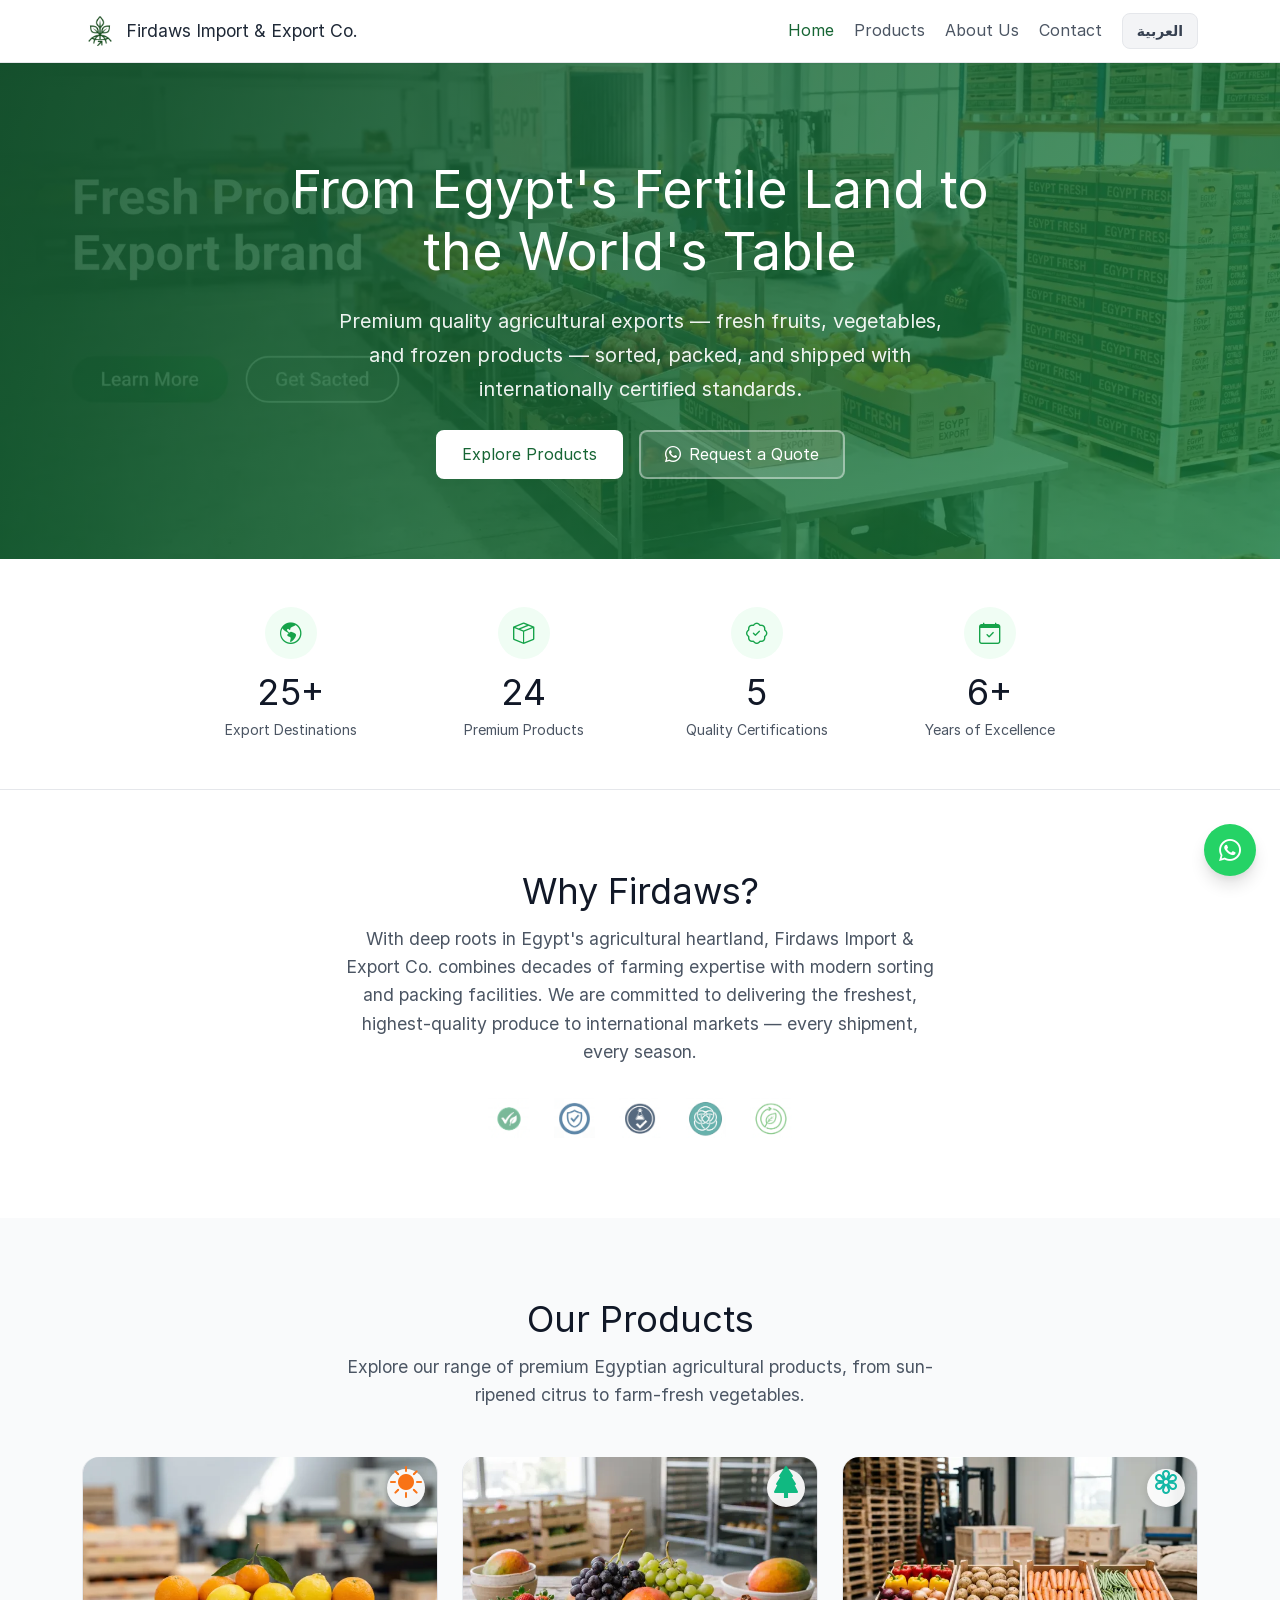
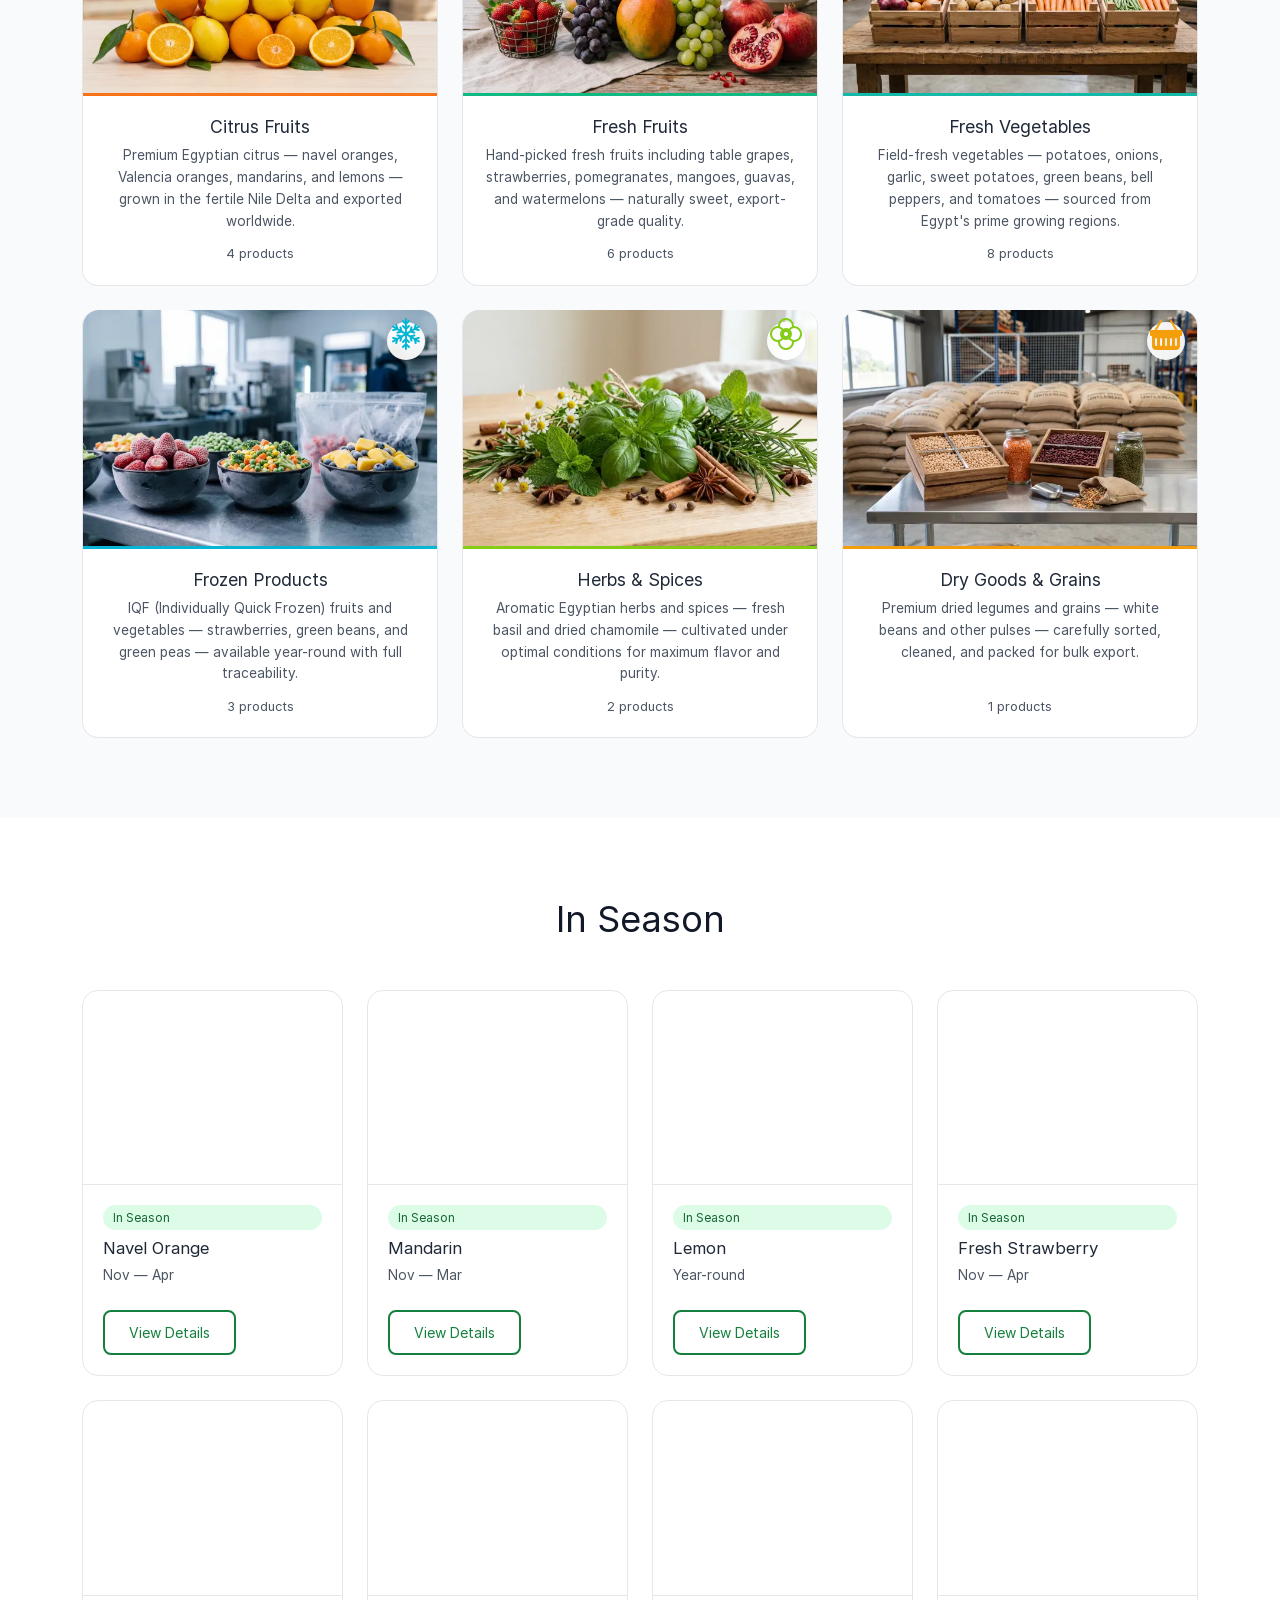
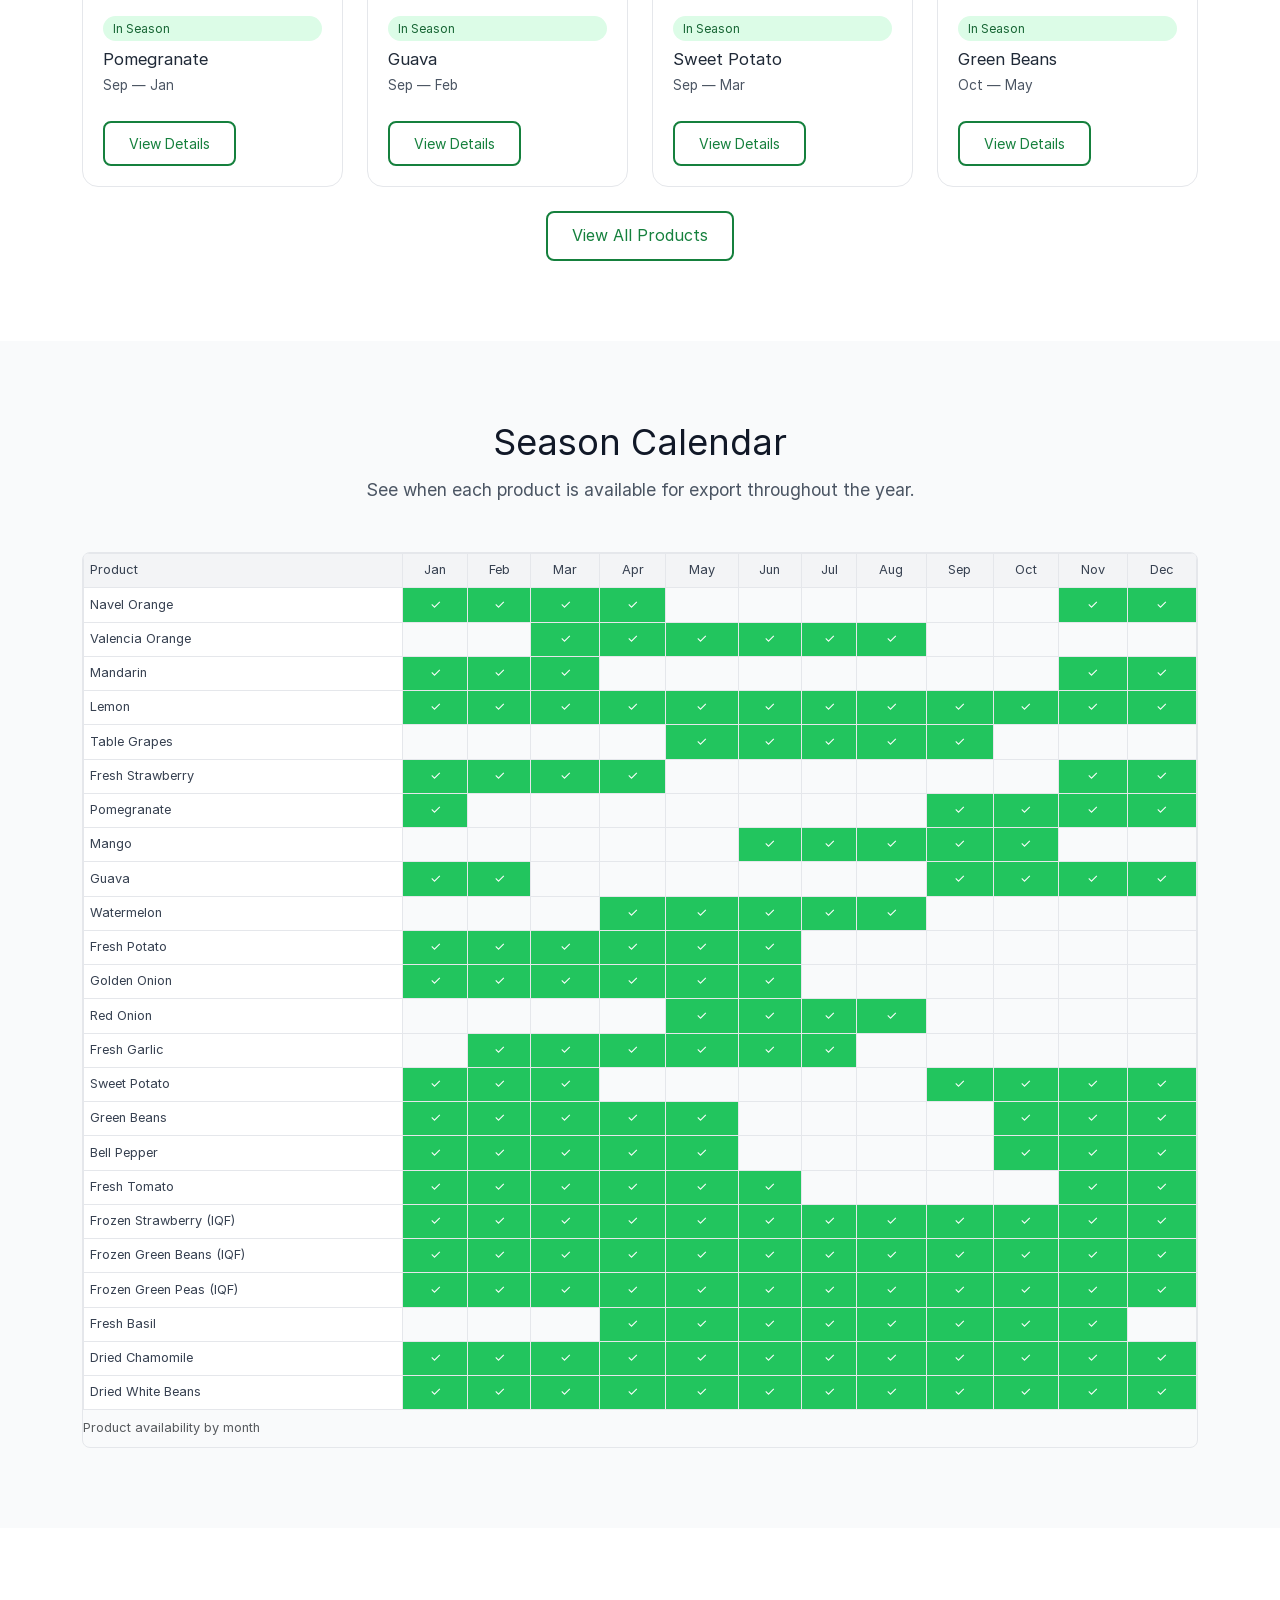
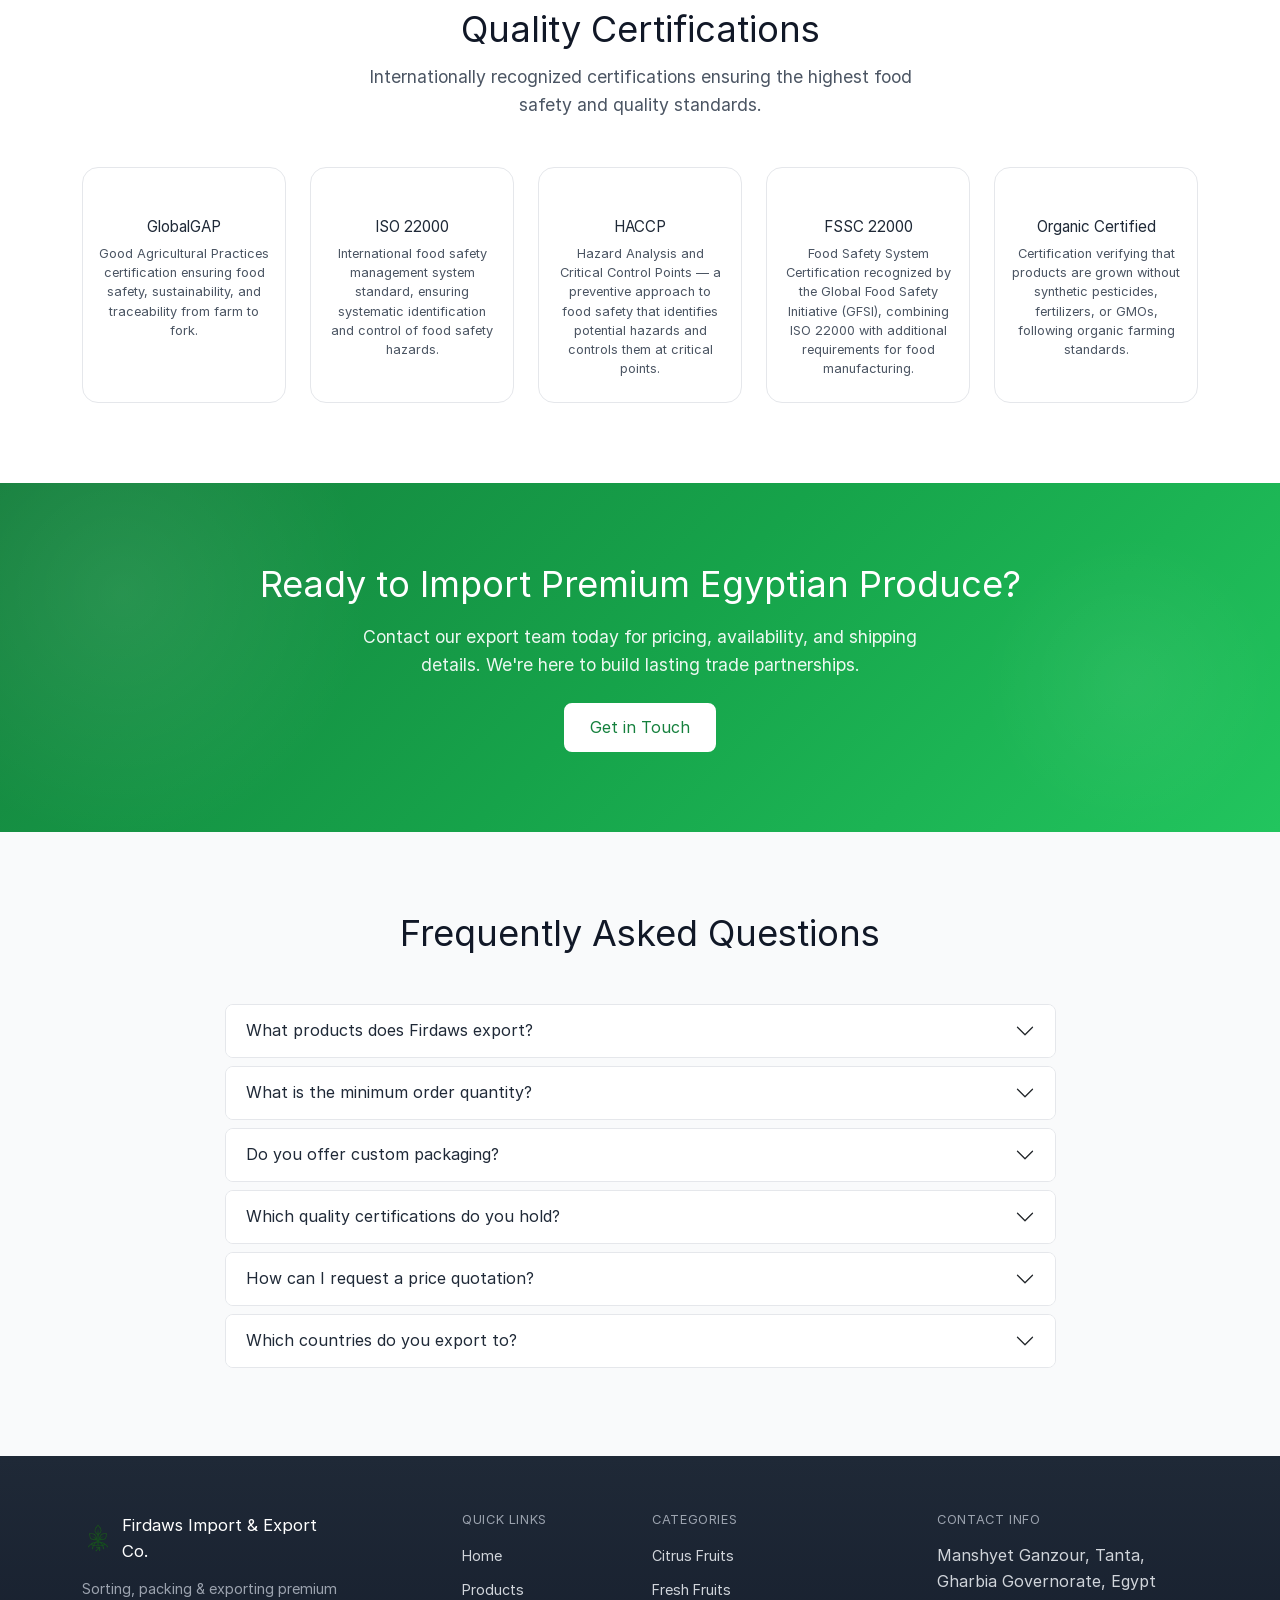
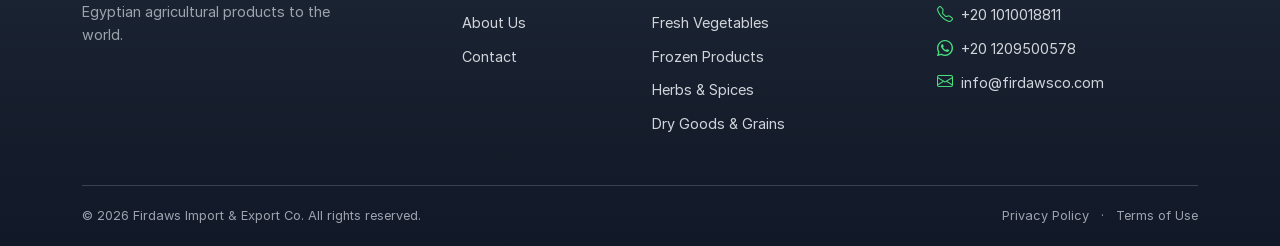
==== commit 05cc6358: "Phase 7: Responsive Hero Images + Accessibility + OG Image + Cloudflare — (1) LCP FIX: Added respons" ====
--- a/index.html
+++ b/index.html
@@ -17,7 +17,7 @@
   <meta property="og:url" id="og-url" content="https://firdawsco.com/">
   <meta property="og:title" id="og-title" content="Firdaws Import &amp; Export Co. — Premium Egyptian Agricultural Exports">
   <meta property="og:description" id="og-desc" content="Firdaws Import &amp; Export Co. specializes in sorting, packing, and exporting premium Egyptian agricultural products — fresh fruits, vegetables, frozen goods, herbs, and dry goods — to global markets with internationally recognized quality certifications.">
-  <meta property="og:image" id="og-image" content="https://firdawsco.com/assets/img/og-image.webp">
+  <meta property="og:image" id="og-image" content="https://firdawsco.com/assets/img/og-image.jpg">
   <meta property="og:site_name" id="og-site-name" content="Firdaws Import &amp; Export Co.">
   <meta property="og:locale" id="og-locale" content="en_US">
 
@@ -25,7 +25,7 @@
   <meta name="twitter:card" content="summary_large_image">
   <meta name="twitter:title" id="tw-title" content="Firdaws Import &amp; Export Co. — Premium Egyptian Agricultural Exports">
   <meta name="twitter:description" id="tw-desc" content="Firdaws Import &amp; Export Co. specializes in sorting, packing, and exporting premium Egyptian agricultural products — fresh fruits, vegetables, frozen goods, herbs, and dry goods — to global markets with internationally recognized quality certifications.">
-  <meta name="twitter:image" id="tw-image" content="https://firdawsco.com/assets/img/og-image.webp">
+  <meta name="twitter:image" id="tw-image" content="https://firdawsco.com/assets/img/og-image.jpg">
 
   <!-- hreflang -->
   <link rel="alternate" hreflang="en" id="hreflang-en" href="https://firdawsco.com/">
@@ -121,7 +121,10 @@
 
     <!-- ─── Section 1: Hero ─── -->
     <section id="hero-section" class="fw-hero fw-hero--home" aria-labelledby="hero-heading">
-      <img src="./assets/img/hero-bg.webp" alt="" class="fw-hero__bg-img"
+      <img src="./assets/img/hero-bg.webp"
+           srcset="./assets/img/hero-bg-sm.webp 640w, ./assets/img/hero-bg-md.webp 1024w, ./assets/img/hero-bg.webp 1920w"
+           sizes="100vw"
+           alt="" class="fw-hero__bg-img"
            width="1920" height="1080" loading="eager" fetchpriority="high" aria-hidden="true">
       <div class="container">
         <div class="row justify-content-center text-center">
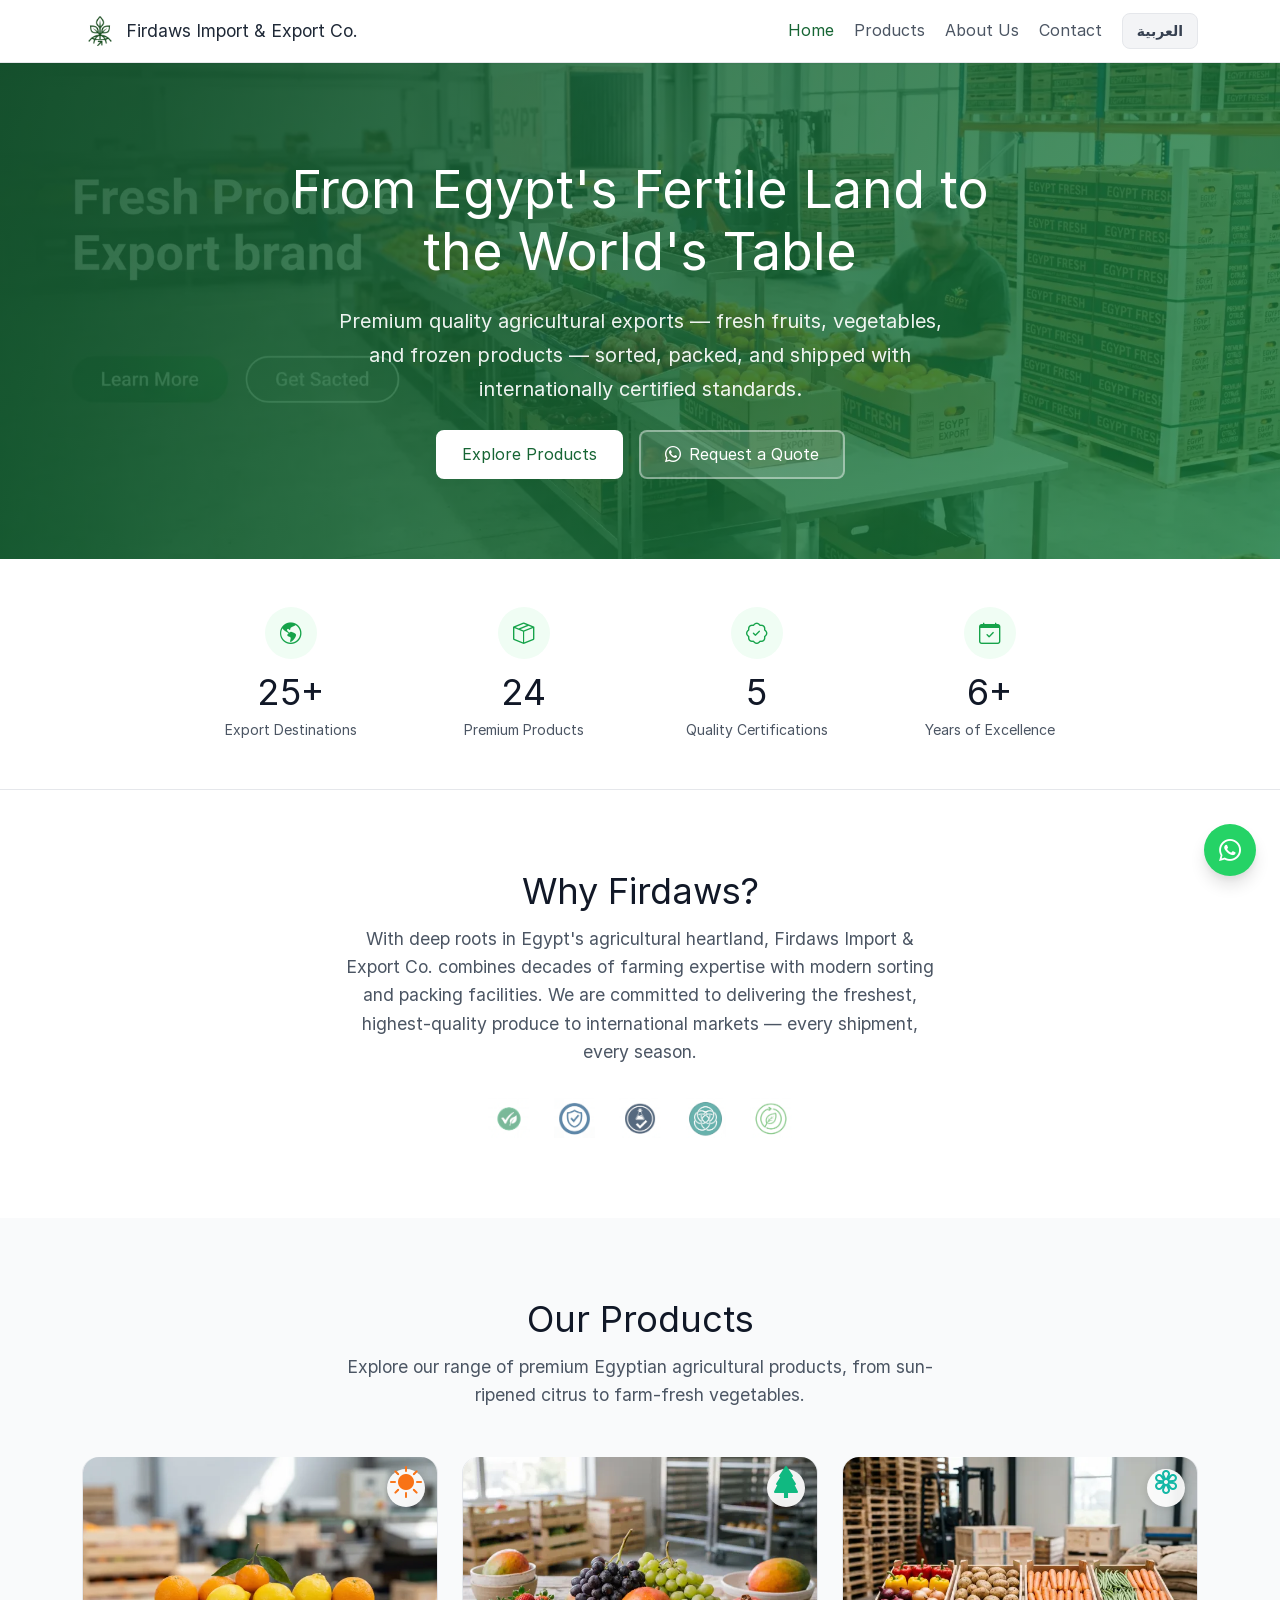
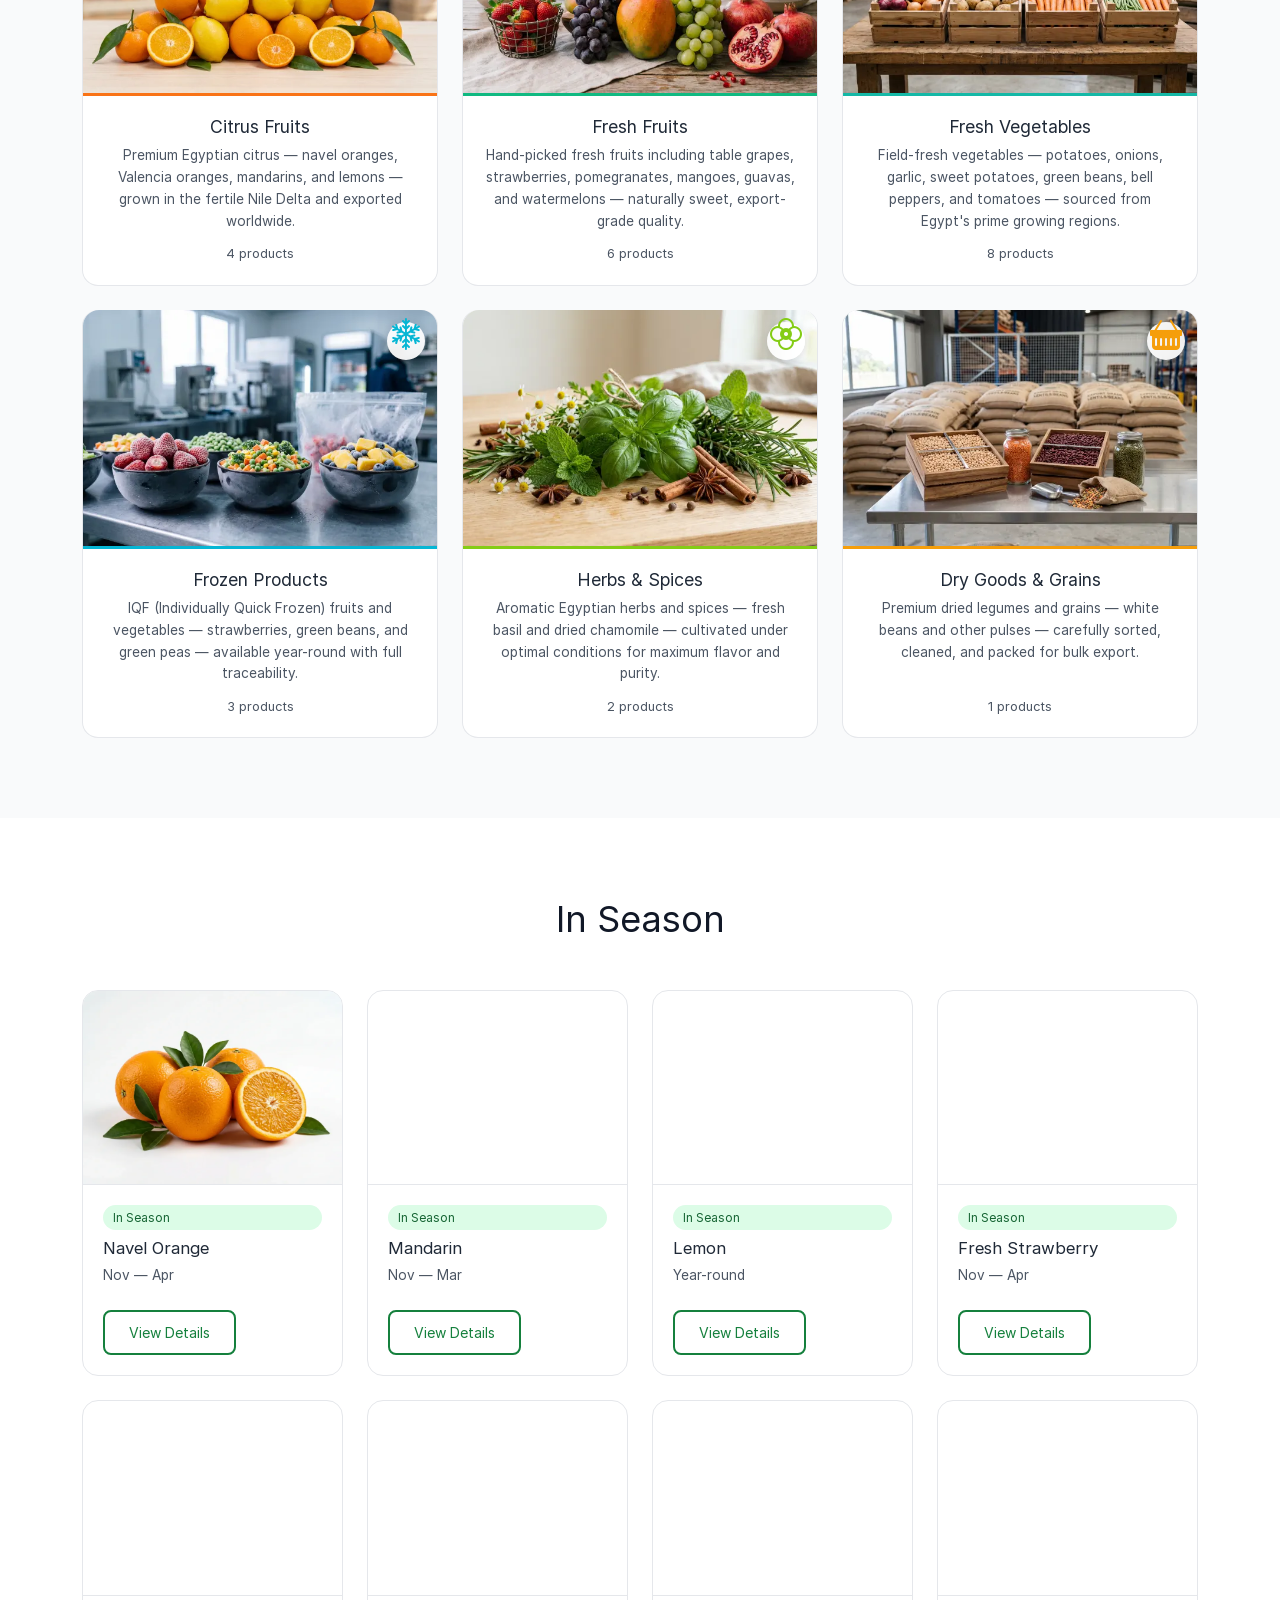
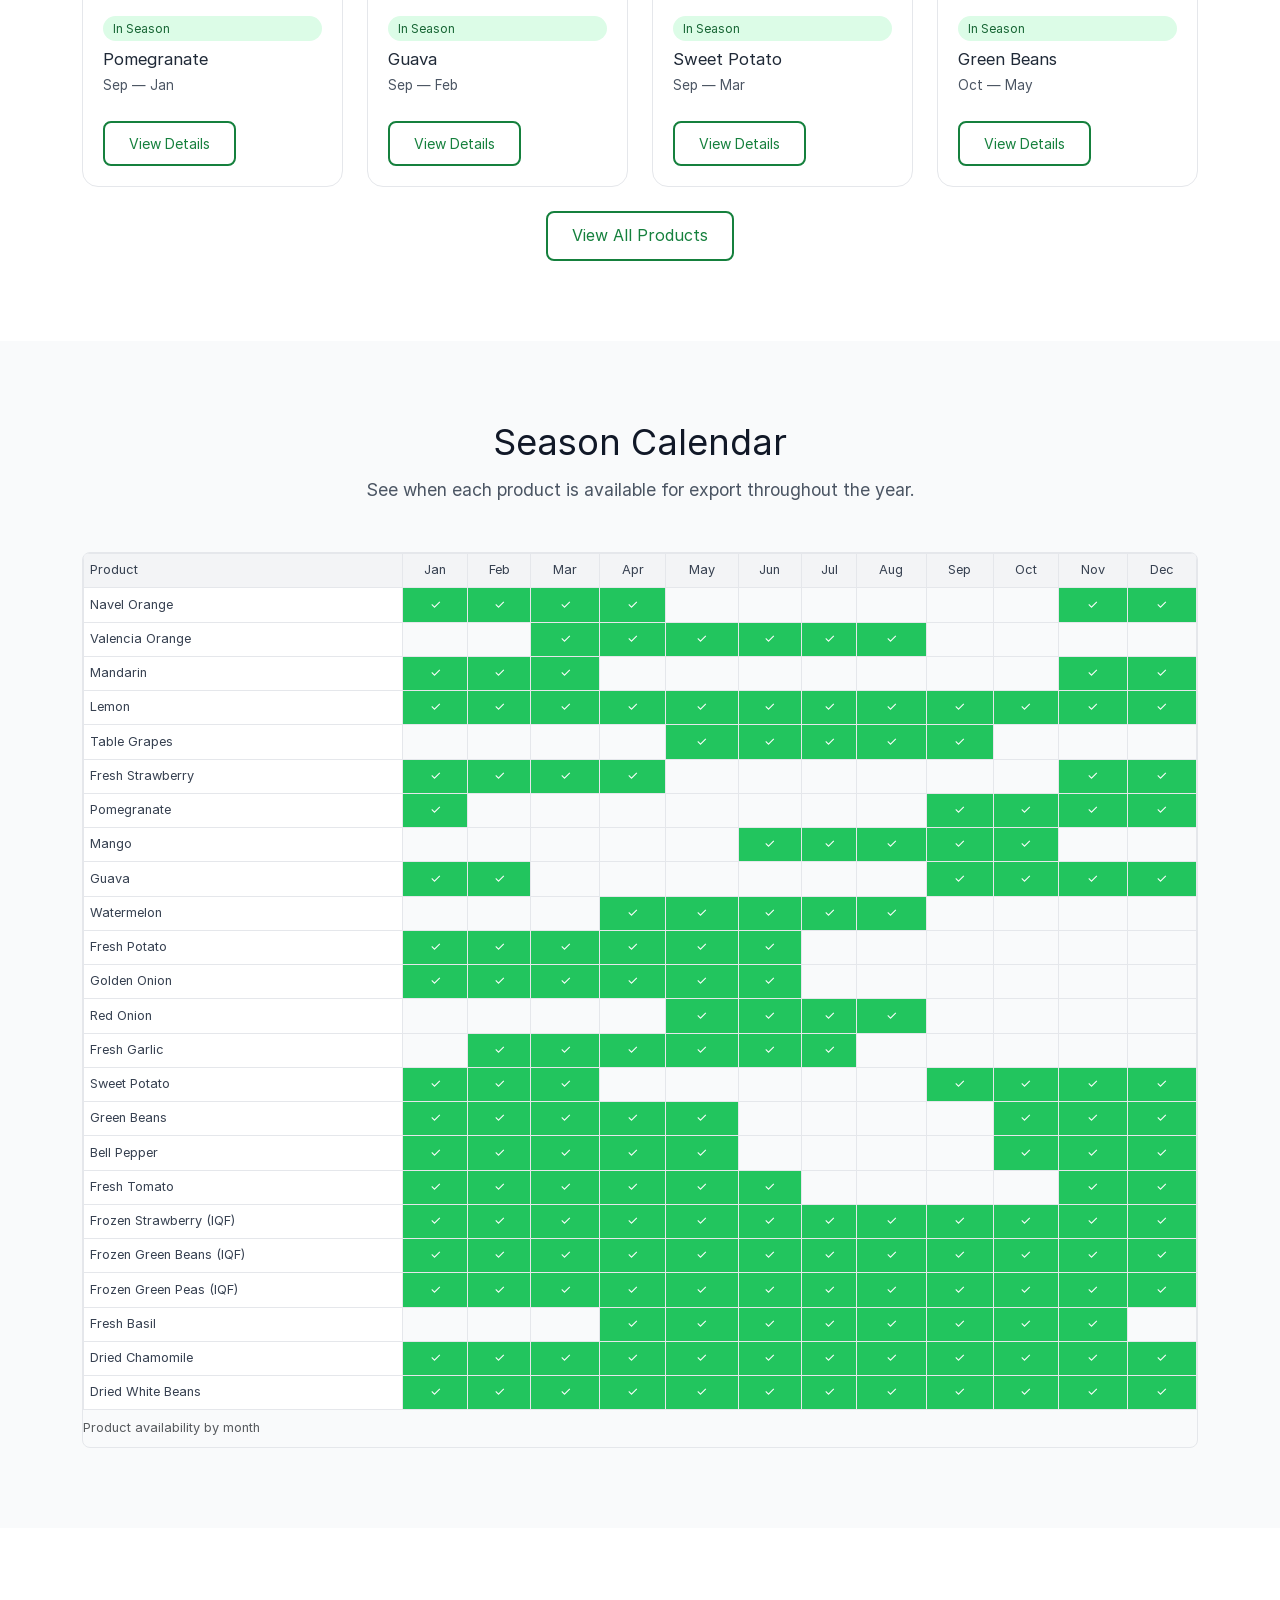
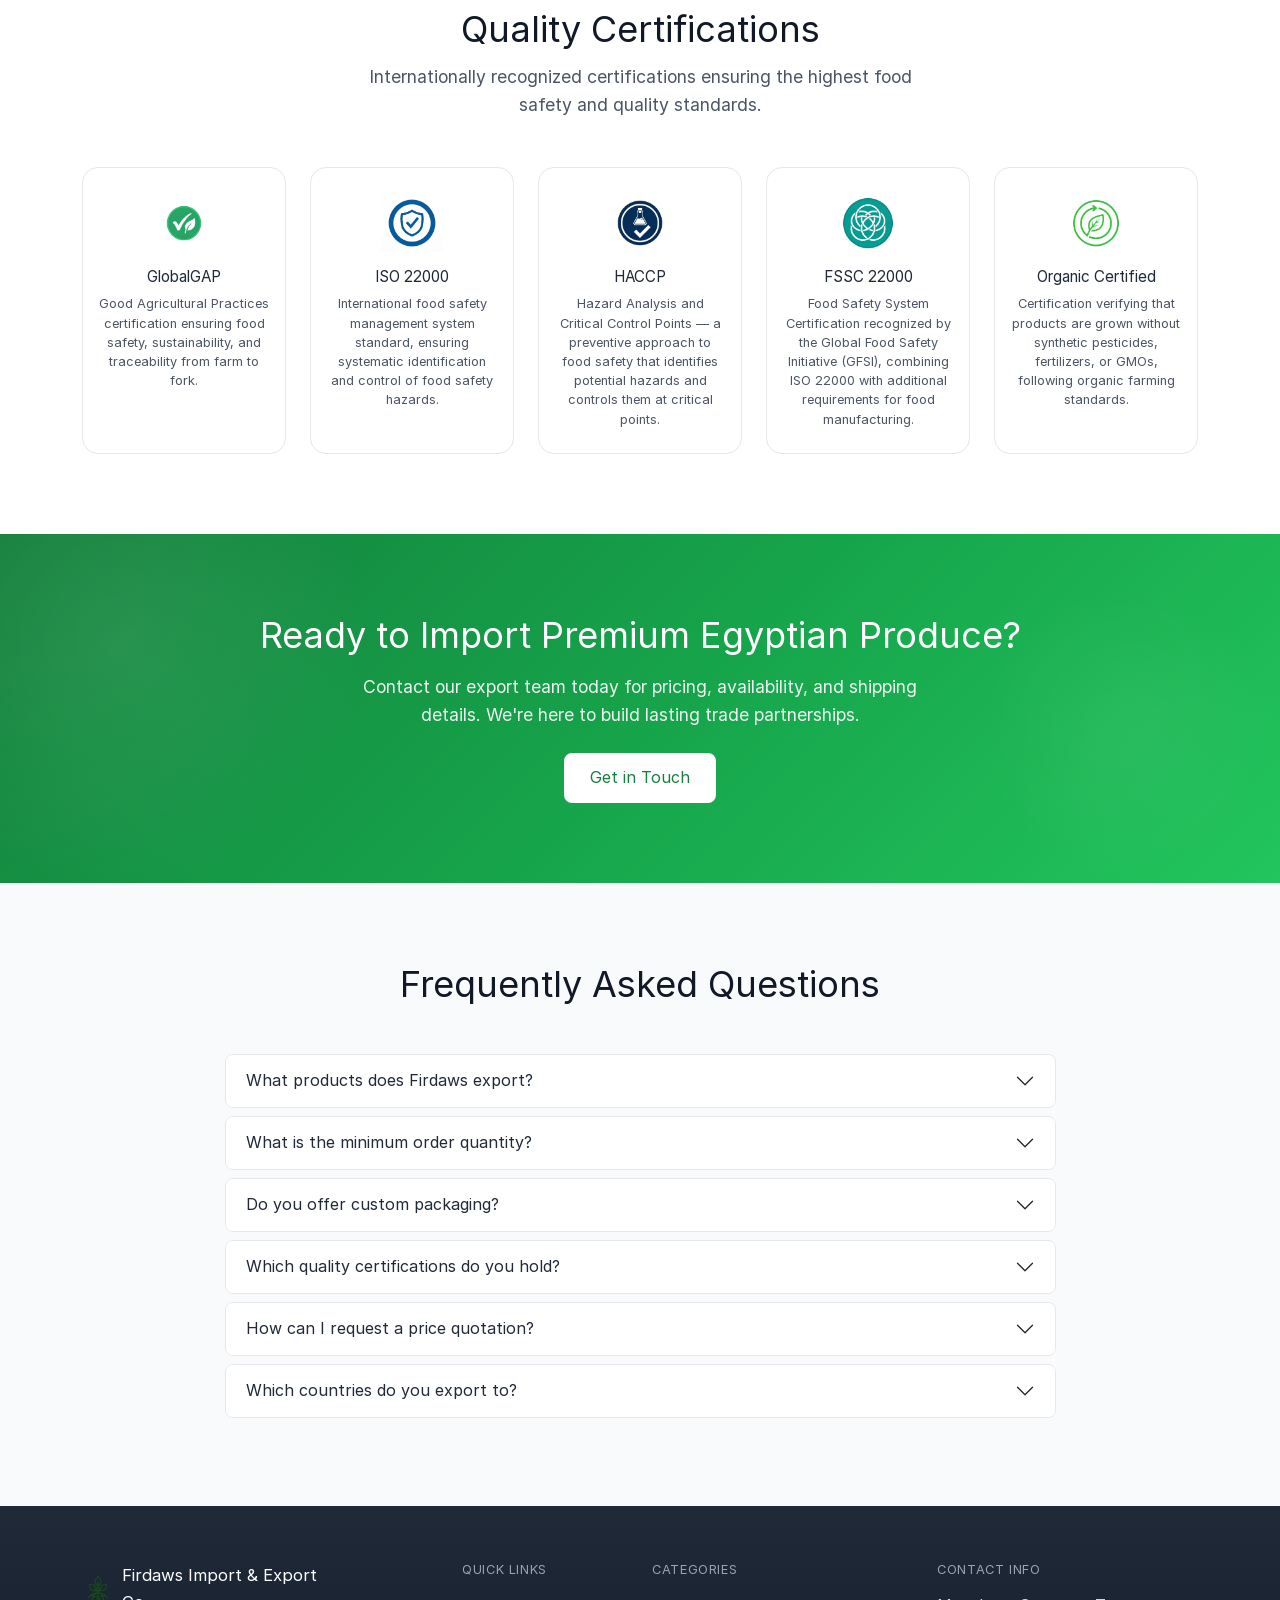
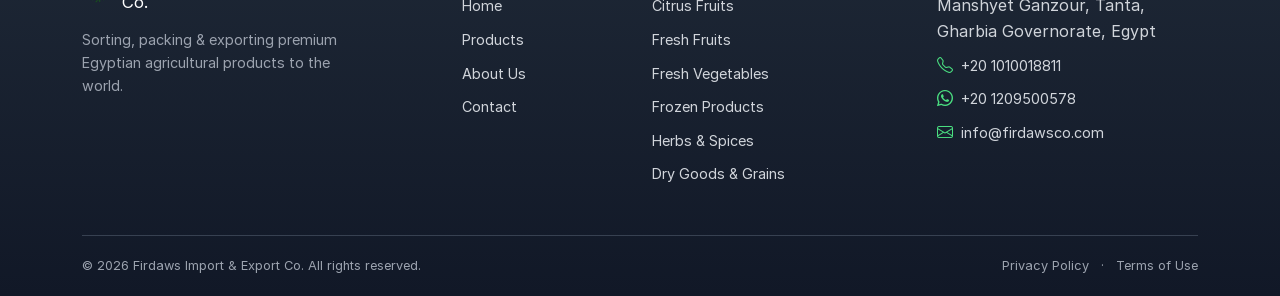
==== commit 8d3c50e4: "Phase 8: CSS Loading Optimization + Deferred Rendering + CLS Fix — (1) RENDER-BLOCKING FIX: Removed " ====
--- a/index.html
+++ b/index.html
@@ -45,7 +45,6 @@
 
   <!-- Font Preload -->
   <link rel="preload" href="./assets/fonts/inter-variable.woff2" as="font" type="font/woff2" crossorigin="anonymous">
-  <link rel="preload" href="./assets/vendor/bootstrap-icons-1.11.3/font/fonts/bootstrap-icons.woff2?dd67030699838ea613ee6dbda90effa6" as="font" type="font/woff2" crossorigin="anonymous">
 
   <!-- Favicon & Manifest -->
   <link rel="icon" type="image/x-icon" href="./favicon.ico">
@@ -59,7 +58,6 @@
 
   <!-- Stylesheets -->
   <link rel="stylesheet" id="bootstrap-css" href="./assets/vendor/bootstrap-5.3.3/css/bootstrap.min.css">
-  <link rel="stylesheet" href="./assets/vendor/bootstrap-icons-1.11.3/font/bootstrap-icons.min.css">
   <link rel="stylesheet" href="./assets/css/theme.min.css">
 </head>
 
--- a/assets/css/theme.min.css
+++ b/assets/css/theme.min.css
@@ -1 +1 @@
-@font-face{font-family:'Inter Variable';src:url('../fonts/inter-variable.woff2') format('woff2');font-weight:100 900;font-style:normal;font-display:swap}@font-face{font-family:'Cairo Variable';src:url('../fonts/cairo-variable.woff2') format('woff2');font-weight:200 1000;font-style:normal;font-display:swap}@font-face{font-family:bootstrap-icons;src:url('../vendor/bootstrap-icons-1.11.3/font/fonts/bootstrap-icons.woff2?dd67030699838ea613ee6dbda90effa6') format('woff2'),url('../vendor/bootstrap-icons-1.11.3/font/fonts/bootstrap-icons.woff?dd67030699838ea613ee6dbda90effa6') format('woff');font-display:swap}:root{--fw-font-en:'Inter Variable',system-ui,-apple-system,sans-serif;--fw-font-ar:'Cairo Variable','Segoe UI',Tahoma,sans-serif;--fw-font-body:var(--fw-font-en);--fw-green-50:#f0fdf4;--fw-green-100:#dcfce7;--fw-green-200:#bbf7d0;--fw-green-300:#86efac;--fw-green-400:#4ade80;--fw-green-500:#22c55e;--fw-green-600:#16a34a;--fw-green-700:#15803d;--fw-green-800:#166534;--fw-green-900:#14532d;--fw-primary:var(--fw-green-600);--fw-primary-hover:var(--fw-green-700);--fw-primary-light:var(--fw-green-50);--fw-white:#ffffff;--fw-gray-50:#f9fafb;--fw-gray-100:#f3f4f6;--fw-gray-200:#e5e7eb;--fw-gray-300:#d1d5db;--fw-gray-400:#9ca3af;--fw-gray-500:#6b7280;--fw-gray-600:#4b5563;--fw-gray-700:#374151;--fw-gray-800:#1f2937;--fw-gray-900:#111827;--fw-bg:var(--fw-white);--fw-bg-alt:var(--fw-gray-50);--fw-text:var(--fw-gray-800);--fw-text-muted:var(--fw-gray-600);--fw-border:var(--fw-gray-200);--fw-orange:#f97316;--fw-emerald:#10b981;--fw-teal:#14b8a6;--fw-cyan:#06b6d4;--fw-lime:#84cc16;--fw-amber:#f59e0b;--fw-radius:0.5rem;--fw-radius-lg:1rem;--fw-section-py:5rem;--fw-shadow-sm:0 1px 2px rgba(0, 0, 0, 0.05);--fw-shadow:0 1px 3px rgba(0, 0, 0, 0.1),0 1px 2px rgba(0, 0, 0, 0.06);--fw-shadow-md:0 4px 6px rgba(0, 0, 0, 0.07),0 2px 4px rgba(0, 0, 0, 0.06);--fw-shadow-lg:0 10px 15px rgba(0, 0, 0, 0.1),0 4px 6px rgba(0, 0, 0, 0.05)}*,::after,::before{box-sizing:border-box}body{font-family:var(--fw-font-body);color:var(--fw-text);background-color:var(--fw-bg);line-height:1.6;-webkit-font-smoothing:antialiased;-moz-osx-font-smoothing:grayscale}img{max-width:100%;height:auto}a{color:var(--fw-primary);text-decoration:none}a:hover{color:var(--fw-primary-hover)}.skip-link{position:absolute;top:-100%;left:0;z-index:9999;padding:.75rem 1.5rem;background-color:var(--fw-primary);color:var(--fw-white);font-weight:600;border-radius:0 0 var(--fw-radius) 0;transition:top .2s}.skip-link:focus{top:0;color:var(--fw-white)}.fw-navbar{background-color:var(--fw-white);border-bottom:1px solid var(--fw-border);box-shadow:var(--fw-shadow-sm)}.fw-navbar .navbar-toggler{border:none;padding:.25rem .5rem}.fw-navbar .navbar-toggler:focus{box-shadow:0 0 0 .2rem rgba(22,163,74,.25)}.fw-brand{display:flex;align-items:center;gap:.5rem;text-decoration:none;color:var(--fw-text);font-weight:700;font-size:1.1rem}.fw-brand:hover{color:var(--fw-green-700)}.fw-brand-logo{width:36px;height:36px;object-fit:contain}.fw-navbar .nav-link{color:var(--fw-gray-600);font-weight:500;padding:.5rem .75rem;border-radius:var(--fw-radius);transition:color .2s,background-color .2s}.fw-navbar .nav-link:focus,.fw-navbar .nav-link:hover{color:var(--fw-green-700);background-color:var(--fw-primary-light)}.fw-navbar .nav-link[aria-current=page]{color:var(--fw-green-800);font-weight:600}.fw-btn-primary{display:inline-flex;align-items:center;gap:.5rem;padding:.625rem 1.5rem;background-color:var(--fw-primary);color:var(--fw-white);font-weight:600;border:2px solid var(--fw-primary);border-radius:var(--fw-radius);cursor:pointer;transition:background-color .2s,border-color .2s,box-shadow .2s}.fw-btn-primary:focus,.fw-btn-primary:hover{background-color:var(--fw-primary-hover);border-color:var(--fw-primary-hover);color:var(--fw-white);box-shadow:var(--fw-shadow-md)}.fw-btn-outline{display:inline-flex;align-items:center;gap:.5rem;padding:.625rem 1.5rem;background-color:transparent;color:var(--fw-green-700);font-weight:600;border:2px solid var(--fw-green-700);border-radius:var(--fw-radius);cursor:pointer;transition:background-color .2s,color .2s,box-shadow .2s}.fw-btn-outline:focus,.fw-btn-outline:hover{background-color:var(--fw-green-700);color:var(--fw-white);box-shadow:var(--fw-shadow-md)}.fw-btn-whatsapp{display:inline-flex;align-items:center;gap:.5rem;padding:.625rem 1.5rem;background-color:#25d366;color:var(--fw-white);font-weight:600;border:2px solid #25d366;border-radius:var(--fw-radius);cursor:pointer;transition:background-color .2s,box-shadow .2s}.fw-btn-whatsapp:focus,.fw-btn-whatsapp:hover{background-color:#1da851;border-color:#1da851;color:var(--fw-white);box-shadow:var(--fw-shadow-md)}.fw-btn-lang{display:inline-flex;align-items:center;padding:.375rem .875rem;background-color:var(--fw-gray-100);color:var(--fw-gray-700);font-weight:600;font-size:.875rem;border:1px solid var(--fw-border);border-radius:var(--fw-radius);cursor:pointer;transition:background-color .2s,color .2s}.fw-btn-lang:focus,.fw-btn-lang:hover{background-color:var(--fw-gray-200);color:var(--fw-gray-900)}.fw-hero{padding:5rem 0 4rem;background-color:var(--fw-primary-light);position:relative;overflow:hidden}.fw-hero::before{content:'';position:absolute;top:-50%;right:-20%;width:600px;height:600px;background:radial-gradient(circle,rgba(22,163,74,.08) 0,transparent 70%);border-radius:50%;pointer-events:none}.fw-hero-title{font-size:clamp(2rem, 5vw, 3.25rem);font-weight:800;line-height:1.2;color:var(--fw-gray-900);margin-bottom:1.25rem}.fw-hero-subtitle{font-size:clamp(1rem, 2.5vw, 1.25rem);color:var(--fw-gray-600);max-width:640px;margin-left:auto;margin-right:auto;line-height:1.7}.fw-section{padding:var(--fw-section-py) 0}.fw-section-alt{background-color:var(--fw-bg-alt)}.fw-section-title{font-size:clamp(1.5rem, 3vw, 2.25rem);font-weight:700;color:var(--fw-gray-900);margin-bottom:.75rem}.fw-section-subtitle{font-size:1.1rem;color:var(--fw-text-muted);max-width:600px;margin-left:auto;margin-right:auto}.fw-cat-card{display:block;padding:1.5rem;border:1px solid var(--fw-border);border-radius:var(--fw-radius-lg);background-color:var(--fw-white);text-decoration:none;color:var(--fw-text);transition:transform .2s,box-shadow .2s,border-color .2s;height:100%}.fw-cat-card:hover{transform:translateY(-4px);box-shadow:var(--fw-shadow-lg);color:var(--fw-text)}.fw-cat-card i{font-size:2rem;margin-bottom:.75rem;display:block}.fw-cat-card h3{font-size:1.1rem;font-weight:700;margin-bottom:.5rem}.fw-cat-card p{font-size:.875rem;color:var(--fw-text-muted);margin-bottom:.75rem;line-height:1.6}.fw-cat-count{font-size:.8rem;font-weight:600;color:var(--fw-text-muted)}.fw-cat-card--orange{border-top:3px solid var(--fw-orange)}.fw-cat-card--orange i{color:var(--fw-orange)}.fw-cat-card--emerald{border-top:3px solid var(--fw-emerald)}.fw-cat-card--emerald i{color:var(--fw-emerald)}.fw-cat-card--teal{border-top:3px solid var(--fw-teal)}.fw-cat-card--teal i{color:var(--fw-teal)}.fw-cat-card--cyan{border-top:3px solid var(--fw-cyan)}.fw-cat-card--cyan i{color:var(--fw-cyan)}.fw-cat-card--lime{border-top:3px solid var(--fw-lime)}.fw-cat-card--lime i{color:var(--fw-lime)}.fw-cat-card--amber{border-top:3px solid var(--fw-amber)}.fw-cat-card--amber i{color:var(--fw-amber)}.fw-cat-card:hover.fw-cat-card--orange{border-color:var(--fw-orange)}.fw-cat-card:hover.fw-cat-card--emerald{border-color:var(--fw-emerald)}.fw-cat-card:hover.fw-cat-card--teal{border-color:var(--fw-teal)}.fw-cat-card:hover.fw-cat-card--cyan{border-color:var(--fw-cyan)}.fw-cat-card:hover.fw-cat-card--lime{border-color:var(--fw-lime)}.fw-cat-card:hover.fw-cat-card--amber{border-color:var(--fw-amber)}.fw-product-card{border:1px solid var(--fw-border);border-radius:var(--fw-radius-lg);background-color:var(--fw-white);overflow:hidden;transition:transform .2s,box-shadow .2s;height:100%;display:flex;flex-direction:column}.fw-product-card:hover{transform:translateY(-4px);box-shadow:var(--fw-shadow-lg)}.fw-product-card img{width:100%;height:200px;object-fit:cover;border-bottom:1px solid var(--fw-border)}.fw-product-card-body{padding:1.25rem;flex:1;display:flex;flex-direction:column}.fw-product-card-body h3{font-size:1.05rem;font-weight:700;margin-bottom:.375rem}.fw-product-card-body p{font-size:.85rem;color:var(--fw-text-muted);margin-bottom:.75rem}.fw-product-badge{display:inline-block;font-size:.75rem;font-weight:600;padding:.2rem .6rem;border-radius:999px;margin-bottom:.5rem}.fw-badge-season{background-color:var(--fw-green-100);color:var(--fw-green-800)}.fw-product-card-footer{margin-top:auto;padding-top:.75rem}.fw-calendar-table{width:100%;font-size:.8rem;border-collapse:collapse}.fw-calendar-table td,.fw-calendar-table th{padding:.4rem .35rem;text-align:center;border:1px solid var(--fw-border);white-space:nowrap}.fw-calendar-table thead th{background-color:var(--fw-gray-100);font-weight:700;color:var(--fw-gray-700);position:sticky;top:0;z-index:1}.fw-calendar-table thead th:first-child{text-align:start;min-width:140px}.fw-calendar-table tbody td:first-child{text-align:start;font-weight:600;color:var(--fw-gray-700);background-color:var(--fw-white)}.fw-cal-active{background-color:var(--fw-green-500);color:var(--fw-white)}.fw-calendar-wrap{overflow-x:auto;-webkit-overflow-scrolling:touch;border-radius:var(--fw-radius);border:1px solid var(--fw-border)}.fw-cert-card{text-align:center;padding:1.5rem 1rem;border:1px solid var(--fw-border);border-radius:var(--fw-radius-lg);background-color:var(--fw-white);height:100%;transition:box-shadow .2s}.fw-cert-card:hover{box-shadow:var(--fw-shadow-md)}.fw-cert-logo{max-height:60px;width:auto;margin-bottom:1rem;object-fit:contain}.fw-cert-card h3{font-size:.95rem;font-weight:700;margin-bottom:.5rem;color:var(--fw-gray-800)}.fw-cert-card p{font-size:.8rem;color:var(--fw-text-muted);line-height:1.5;margin-bottom:0}.fw-cta{padding:var(--fw-section-py) 0;background-color:var(--fw-primary);color:var(--fw-white);position:relative;overflow:hidden}.fw-cta::before{content:'';position:absolute;top:-40%;left:-10%;width:500px;height:500px;background:radial-gradient(circle,rgba(255,255,255,.08) 0,transparent 70%);border-radius:50%;pointer-events:none}.fw-cta-title{font-size:clamp(1.5rem, 3vw, 2.25rem);font-weight:700;color:var(--fw-white)}.fw-cta-text{color:rgba(255,255,255,.92);font-size:1.1rem;max-width:600px;margin-left:auto;margin-right:auto}.fw-cta .fw-btn-outline{border-color:var(--fw-white);color:var(--fw-white)}.fw-cta .fw-btn-outline:focus,.fw-cta .fw-btn-outline:hover{background-color:var(--fw-white);color:var(--fw-primary)}.fw-faq .accordion-item{border:1px solid var(--fw-border);margin-bottom:.5rem;border-radius:var(--fw-radius)!important;overflow:hidden}.fw-faq .accordion-button{font-weight:600;color:var(--fw-gray-800);background-color:var(--fw-white);padding:1rem 1.25rem}.fw-faq .accordion-button:not(.collapsed){background-color:var(--fw-primary-light);color:var(--fw-primary);box-shadow:none}.fw-faq .accordion-button:focus{box-shadow:0 0 0 .2rem rgba(22,163,74,.25);border-color:transparent}.fw-faq .accordion-body{color:var(--fw-gray-600);line-height:1.7;padding:1rem 1.25rem}.fw-about-certs{display:flex;flex-wrap:wrap;align-items:center;justify-content:center;gap:1.5rem;margin-top:2rem}.fw-about-certs img{height:40px;width:auto;object-fit:contain;opacity:.7;transition:opacity .2s;filter:grayscale(30%)}.fw-about-certs img:hover{opacity:1;filter:grayscale(0%)}.fw-footer{background-color:var(--fw-gray-800);color:var(--fw-gray-300);padding:3.5rem 0 0}.fw-footer-brand{display:flex;align-items:center;gap:.5rem;margin-bottom:.75rem}.fw-footer-brand img{width:32px;height:32px;object-fit:contain}.fw-footer-brand span{font-weight:700;font-size:1.05rem;color:var(--fw-white)}.fw-footer-tagline{font-size:.9rem;color:var(--fw-gray-400);line-height:1.6}.fw-footer-heading{font-size:.8rem;font-weight:700;text-transform:uppercase;letter-spacing:.05em;color:var(--fw-gray-400);margin-bottom:1rem}.fw-footer-links{list-style:none;padding:0;margin:0}.fw-footer-links li{margin-bottom:.5rem}.fw-footer-links a{color:var(--fw-gray-300);font-size:.9rem;text-decoration:none;transition:color .2s}.fw-footer-links a:hover{color:var(--fw-white)}.fw-footer-contact-item{display:flex;align-items:center;gap:.5rem;margin-bottom:.5rem;font-size:.9rem}.fw-footer-contact-item i{color:var(--fw-green-400);font-size:1rem;flex-shrink:0}.fw-footer-contact-item a{color:var(--fw-gray-300);text-decoration:none}.fw-footer-contact-item a:hover{color:var(--fw-white)}.fw-footer-bottom{border-top:1px solid var(--fw-gray-700);padding:1.25rem 0;margin-top:2.5rem;display:flex;flex-wrap:wrap;justify-content:space-between;align-items:center;gap:.75rem;font-size:.8rem;color:var(--fw-gray-400)}.fw-footer-bottom a{color:var(--fw-gray-400);text-decoration:none}.fw-footer-bottom a:hover{color:var(--fw-white)}.fw-whatsapp-float{display:flex;align-items:center;justify-content:center;width:52px;height:52px;border-radius:50%;background-color:#25d366;color:var(--fw-white);font-size:1.4rem;text-decoration:none;box-shadow:var(--fw-shadow-lg);transition:transform .2s,box-shadow .2s}.fw-whatsapp-float:hover{transform:scale(1.1);box-shadow:0 6px 20px rgba(37,211,102,.4);color:var(--fw-white)}.fw-floating-actions{position:fixed;bottom:1.5rem;right:1.5rem;z-index:1000;display:flex;flex-direction:column;align-items:center;gap:.75rem}[dir=rtl] .fw-floating-actions{right:auto;left:1.5rem}.fw-back-to-top{position:relative;width:52px;height:52px;border-radius:50%;background:rgba(255,255,255,.12);backdrop-filter:blur(8px);-webkit-backdrop-filter:blur(8px);border:none;cursor:pointer;opacity:0;pointer-events:none;transform:translateY(10px);transition:opacity .3s,transform .3s}.fw-back-to-top.visible{opacity:1;pointer-events:auto;transform:translateY(0)}.fw-back-to-top__ring{position:absolute;inset:0;transform:rotate(-90deg);pointer-events:none}.fw-back-to-top__track{fill:none;stroke:var(--fw-gray-300);opacity:.3;stroke-width:3}.fw-back-to-top__progress{fill:none;stroke:var(--fw-primary);stroke-width:3;stroke-linecap:round;transition:stroke-dashoffset .15s ease-out}.fw-back-to-top__icon{position:absolute;inset:0;display:flex;align-items:center;justify-content:center;color:var(--fw-gray-600);font-size:1.1rem;text-shadow:0 0 8px rgba(22,163,74,.35);transition:text-shadow .3s,color .3s}.fw-back-to-top:hover .fw-back-to-top__icon{color:var(--fw-primary);text-shadow:0 0 14px rgba(22,163,74,.55)}@media (prefers-reduced-motion:reduce){.fw-back-to-top{transition:none}.fw-back-to-top__progress{transition:none}.fw-back-to-top__icon{transition:none;text-shadow:none}}[dir=rtl] body{text-align:right}@media (max-width:767.98px){:root{--fw-section-py:3rem}.fw-hero{padding:3rem 0 2.5rem}.fw-calendar-table{font-size:.7rem}.fw-calendar-table td,.fw-calendar-table th{padding:.3rem .25rem}.fw-footer-bottom{flex-direction:column;text-align:center}}@media (max-width:575.98px){.fw-hero-title{font-size:1.75rem}.fw-about-certs img{height:30px}}.fw-breadcrumb{display:flex;flex-wrap:wrap;align-items:center;gap:.25rem;list-style:none;padding:0;margin:0 0 1.5rem;font-size:.9rem}.fw-breadcrumb li{display:flex;align-items:center;color:var(--fw-text-muted)}.fw-breadcrumb li:not(:last-child)::after{content:'›';margin-left:.5rem;margin-right:.5rem;color:var(--fw-gray-400)}.fw-breadcrumb a{color:var(--fw-text-muted);text-decoration:none;transition:color .2s}.fw-breadcrumb a:hover{color:var(--fw-primary)}.fw-breadcrumb [aria-current=page]{color:var(--fw-gray-800);font-weight:600}[dir=rtl] .fw-breadcrumb li:not(:last-child)::after{content:'‹'}.fw-filter-bar{display:flex;flex-wrap:wrap;gap:.5rem;justify-content:center;margin-bottom:2rem}.fw-filter-btn{display:inline-flex;align-items:center;padding:.4rem 1rem;font-size:.875rem;font-weight:500;color:var(--fw-gray-600);background-color:var(--fw-white);border:1px solid var(--fw-border);border-radius:999px;cursor:pointer;transition:all .2s}.fw-filter-btn:hover{border-color:var(--fw-primary);color:var(--fw-primary)}.fw-filter-btn.active{background-color:var(--fw-primary);border-color:var(--fw-primary);color:var(--fw-white)}.fw-product-hero-img{width:100%;max-height:450px;object-fit:cover;border-radius:var(--fw-radius-lg);border:1px solid var(--fw-border)}.fw-product-hero-name{font-size:clamp(1.5rem, 3vw, 2.25rem);font-weight:700;color:var(--fw-gray-900);margin-bottom:.75rem}.fw-product-hero-desc{color:var(--fw-gray-600);line-height:1.7;margin-bottom:1.5rem}.fw-product-varieties{margin-bottom:1.5rem}.fw-product-varieties h3{font-size:1rem;font-weight:700;color:var(--fw-gray-800);margin-bottom:.5rem}.fw-product-varieties ul{list-style:disc;padding-left:1.25rem;margin:0}.fw-product-varieties li{margin-bottom:.25rem;font-size:.9rem;color:var(--fw-gray-600)}[dir=rtl] .fw-product-varieties ul{padding-left:0;padding-right:1.25rem}.fw-specs-table{width:100%;border-collapse:collapse;border:1px solid var(--fw-border);border-radius:var(--fw-radius);overflow:hidden}.fw-specs-table td,.fw-specs-table th{padding:.75rem 1rem;font-size:.9rem;border-bottom:1px solid var(--fw-border);text-align:start}.fw-specs-table th{background-color:var(--fw-gray-50);color:var(--fw-gray-700);font-weight:600;width:40%}.fw-specs-table td{color:var(--fw-gray-600)}.fw-specs-table tr:last-child td,.fw-specs-table tr:last-child th{border-bottom:none}.fw-packaging-card{padding:1.5rem;border:1px solid var(--fw-border);border-radius:var(--fw-radius-lg);background-color:var(--fw-white)}.fw-packaging-card h3{font-size:1rem;font-weight:700;color:var(--fw-gray-800);margin-bottom:.75rem}.fw-packaging-card ul{list-style:none;padding:0;margin:0}.fw-packaging-card li{padding:.5rem 0;font-size:.9rem;color:var(--fw-gray-600);border-bottom:1px solid var(--fw-gray-100)}.fw-packaging-card li:last-child{border-bottom:none}.fw-empty-state{text-align:center;padding:3rem 1rem;color:var(--fw-gray-500)}.fw-empty-state p{font-size:1.1rem;margin-bottom:0}@media (max-width:767.98px){.fw-product-hero-img{max-height:300px}.fw-filter-bar{gap:.375rem}.fw-filter-btn{font-size:.8rem;padding:.3rem .75rem}}.fw-hero--compact{padding:3rem 0 2.5rem}.fw-hero--compact .fw-hero-title{font-size:clamp(1.75rem, 4vw, 2.75rem);margin-bottom:.75rem}.fw-hero--compact .fw-hero-subtitle{font-size:1.05rem;margin-bottom:0}.fw-about-text{font-size:1.05rem;line-height:1.8;color:var(--fw-gray-600)}.fw-mission-card{padding:2.5rem;border:1px solid var(--fw-border);border-radius:var(--fw-radius-lg);background-color:var(--fw-white)}.fw-mission-card i{font-size:2.5rem;color:var(--fw-primary);display:block;margin-bottom:1rem}.fw-value-card{text-align:center;padding:2rem 1.5rem;border:1px solid var(--fw-border);border-radius:var(--fw-radius-lg);background-color:var(--fw-white);height:100%;transition:transform .2s,box-shadow .2s}.fw-value-card:hover{transform:translateY(-4px);box-shadow:var(--fw-shadow-lg)}.fw-value-card i{font-size:2rem;color:var(--fw-primary);margin-bottom:1rem;display:block}.fw-value-card h3{font-size:1.05rem;font-weight:700;color:var(--fw-gray-800);margin-bottom:.5rem}.fw-value-card p{font-size:.9rem;color:var(--fw-text-muted);line-height:1.6;margin-bottom:0}.fw-contact-form .form-label{font-weight:600;font-size:.9rem;color:var(--fw-gray-700);margin-bottom:.375rem}.fw-contact-form .form-control,.fw-contact-form .form-select{border:1px solid var(--fw-border);border-radius:var(--fw-radius);padding:.625rem .875rem;font-size:.95rem;transition:border-color .2s,box-shadow .2s}.fw-contact-form .form-control:focus,.fw-contact-form .form-select:focus{border-color:var(--fw-primary);box-shadow:0 0 0 .2rem rgba(22,163,74,.15)}.fw-form-success{display:flex;align-items:center;gap:.75rem;padding:1rem 1.25rem;margin-top:1rem;background-color:var(--fw-green-50);border:1px solid var(--fw-green-200);border-radius:var(--fw-radius);color:var(--fw-green-800)}.fw-form-success i{font-size:1.25rem;color:var(--fw-green-600);flex-shrink:0}.fw-form-success p{margin:0;font-weight:500}.fw-contact-info{display:flex;flex-direction:column;gap:1.5rem}.fw-contact-info-item{display:flex;gap:1rem;align-items:flex-start}.fw-contact-info-icon{display:flex;align-items:center;justify-content:center;width:44px;height:44px;min-width:44px;border-radius:var(--fw-radius);background-color:var(--fw-primary-light);color:var(--fw-primary);font-size:1.1rem}.fw-contact-info-item h3{font-size:.8rem;font-weight:700;text-transform:uppercase;letter-spacing:.05em;color:var(--fw-gray-400);margin-bottom:.25rem}.fw-contact-info-item p{font-size:.95rem;color:var(--fw-gray-700);margin-bottom:0;line-height:1.5}.fw-contact-info-item a{font-size:.95rem;color:var(--fw-primary);text-decoration:none;font-weight:500}.fw-contact-info-item a:hover{color:var(--fw-primary-hover)}@media (max-width:767.98px){.fw-hero--compact{padding:2rem 0 1.5rem}.fw-mission-card{padding:1.5rem}.fw-value-card{padding:1.5rem 1rem}}.fw-legal-toc{position:sticky;top:5rem;max-height:calc(100vh - 6rem);overflow-y:auto;padding:1.5rem;background-color:var(--fw-gray-50);border:1px solid var(--fw-border);border-radius:var(--fw-radius-lg)}.fw-legal-toc-title{font-size:.8rem;font-weight:700;text-transform:uppercase;letter-spacing:.05em;color:var(--fw-gray-400);margin-bottom:.75rem}.fw-legal-toc-list{list-style:none;padding:0;margin:0;counter-reset:toc-counter}.fw-legal-toc-list li{counter-increment:toc-counter;margin-bottom:.25rem}.fw-legal-toc-list a{display:block;padding:.375rem .5rem;font-size:.85rem;color:var(--fw-gray-600);text-decoration:none;border-radius:var(--fw-radius);transition:color .2s,background-color .2s}.fw-legal-toc-list a::before{content:counter(toc-counter,decimal-leading-zero) '. ';font-weight:600;color:var(--fw-gray-400)}.fw-legal-toc-list a:focus,.fw-legal-toc-list a:hover{color:var(--fw-primary);background-color:var(--fw-white)}.fw-legal-article{max-width:780px}.fw-legal-intro-note{display:flex;gap:.75rem;padding:1.25rem;margin-bottom:2.5rem;background-color:var(--fw-green-50);border:1px solid var(--fw-green-200);border-radius:var(--fw-radius-lg);color:var(--fw-gray-700);font-size:.95rem;line-height:1.7}.fw-legal-intro-note i{color:var(--fw-primary);font-size:1.25rem;flex-shrink:0;margin-top:.15rem}.fw-legal-intro-note p{margin:0}.fw-legal-section{padding-bottom:2rem;margin-bottom:2rem;border-bottom:1px solid var(--fw-border)}.fw-legal-section:last-child{border-bottom:none;margin-bottom:0;padding-bottom:0}.fw-legal-section-heading{display:flex;align-items:baseline;gap:.75rem;font-size:1.25rem;font-weight:700;color:var(--fw-gray-900);margin-bottom:1rem}.fw-legal-section-num{font-size:.85rem;font-weight:700;color:var(--fw-primary);min-width:2rem}.fw-legal-section p{font-size:.95rem;line-height:1.8;color:var(--fw-gray-600);margin-bottom:1rem}.fw-legal-section p:last-child{margin-bottom:0}.fw-legal-contact-block{padding:1.5rem;background-color:var(--fw-gray-50);border:1px solid var(--fw-border);border-radius:var(--fw-radius-lg);margin-top:1.25rem}.fw-legal-contact-row{display:flex;align-items:center;gap:.75rem;padding:.5rem 0;font-size:.9rem;color:var(--fw-gray-700)}.fw-legal-contact-row:not(:last-child){border-bottom:1px solid var(--fw-gray-100)}.fw-legal-contact-row i{color:var(--fw-primary);font-size:1rem;width:1.25rem;text-align:center;flex-shrink:0}.fw-legal-contact-row a{color:var(--fw-primary);text-decoration:none;font-weight:500}.fw-legal-contact-row a:hover{color:var(--fw-primary-hover)}.fw-legal-header-badge{display:inline-flex;align-items:center;gap:.375rem;padding:.3rem .75rem;font-size:.75rem;font-weight:700;text-transform:uppercase;letter-spacing:.05em;background-color:var(--fw-green-100);color:var(--fw-green-800);border-radius:999px;margin-bottom:.75rem}.fw-legal-header-meta{font-size:.9rem;color:var(--fw-text-muted);margin-top:.75rem;margin-bottom:0;display:flex;flex-wrap:wrap;align-items:center;gap:.25rem}.fw-legal-header-meta time{font-weight:600;color:var(--fw-gray-700)}.fw-legal-meta-sep{margin:0 .375rem;color:var(--fw-gray-300)}@media (max-width:991.98px){.fw-legal-article{max-width:100%}}@media (max-width:767.98px){.fw-legal-intro-note{flex-direction:column;gap:.5rem}.fw-legal-section-heading{font-size:1.1rem}.fw-legal-header-meta{font-size:.85rem}.fw-legal-contact-block{padding:1rem}}.fw-hero{background-color:var(--fw-green-800);padding:6rem 0 5rem}.fw-hero::after{content:'';position:absolute;inset:0;z-index:1;background:linear-gradient(135deg,rgba(20,83,45,.88) 0,rgba(22,101,52,.82) 40%,rgba(21,128,61,.75) 100%);pointer-events:none}.fw-hero>.container{position:relative;z-index:2}.fw-hero__bg-img{position:absolute;inset:0;width:100%;height:100%;object-fit:cover;z-index:0;pointer-events:none}.fw-hero .fw-hero-title{color:var(--fw-white)}.fw-hero .fw-hero-subtitle{color:rgba(255,255,255,.92)}.fw-hero .fw-btn-primary{background-color:var(--fw-white);border-color:var(--fw-white);color:var(--fw-green-800)}.fw-hero .fw-btn-primary:focus,.fw-hero .fw-btn-primary:hover{background-color:var(--fw-gray-100);border-color:var(--fw-gray-100);color:var(--fw-green-900);box-shadow:var(--fw-shadow-lg)}.fw-hero .fw-btn-whatsapp{background-color:rgba(255,255,255,.15);border-color:rgba(255,255,255,.4);color:var(--fw-white)}.fw-hero .fw-btn-whatsapp:focus,.fw-hero .fw-btn-whatsapp:hover{background-color:#25d366;border-color:#25d366;color:var(--fw-white)}.fw-hero::before{background:radial-gradient(circle,rgba(255,255,255,.06) 0,transparent 70%)}.fw-hero--compact{background-color:var(--fw-primary-light);padding:3rem 0 2.5rem}.fw-hero--compact::after{display:none}.fw-hero--compact .fw-hero-title{color:var(--fw-gray-900)}.fw-hero--compact .fw-hero-subtitle{color:var(--fw-gray-600)}.fw-hero--compact::before{background:radial-gradient(circle,rgba(22,163,74,.08) 0,transparent 70%)}.fw-section .fw-hero-title{color:var(--fw-gray-900)}@media (max-width:767.98px){.fw-hero{padding:4rem 0 3rem}.fw-hero--compact{padding:2rem 0 1.5rem}}.fw-stats-bar{padding:3rem 0;background-color:var(--fw-white);border-bottom:1px solid var(--fw-border)}.fw-stats-grid{display:grid;grid-template-columns:repeat(4,1fr);gap:2rem;max-width:900px;margin:0 auto}.fw-stat-item{text-align:center}.fw-stat-icon{display:inline-flex;align-items:center;justify-content:center;width:52px;height:52px;border-radius:50%;background-color:var(--fw-green-50);color:var(--fw-primary);font-size:1.35rem;margin-bottom:.75rem}.fw-stat-value{display:block;font-size:clamp(1.75rem, 3vw, 2.25rem);font-weight:800;color:var(--fw-gray-900);line-height:1.2;margin-bottom:.25rem}.fw-stat-label{display:block;font-size:.875rem;font-weight:500;color:var(--fw-text-muted)}@media (max-width:767.98px){.fw-stats-bar{padding:2rem 0}.fw-stats-grid{grid-template-columns:repeat(2,1fr);gap:1.5rem}.fw-stat-icon{width:44px;height:44px;font-size:1.15rem;margin-bottom:.5rem}.fw-stat-value{font-size:1.5rem}}.fw-cta{background:linear-gradient(135deg,var(--fw-green-700) 0,var(--fw-green-600) 50%,var(--fw-green-500) 100%);position:relative}.fw-cta::after{content:'';position:absolute;bottom:-1px;right:0;width:300px;height:300px;background:radial-gradient(circle,rgba(255,255,255,.05) 0,transparent 70%);border-radius:50%;pointer-events:none}.fw-cta .fw-btn-outline{background-color:var(--fw-white);border-color:var(--fw-white);color:var(--fw-green-700);font-weight:700}.fw-cta .fw-btn-outline:focus,.fw-cta .fw-btn-outline:hover{background-color:var(--fw-gray-100);border-color:var(--fw-gray-100);color:var(--fw-green-800);transform:translateY(-2px);box-shadow:0 4px 12px rgba(0,0,0,.15)}.fw-product-card{overflow:hidden}.fw-product-card img{aspect-ratio:4/3;height:auto;object-fit:cover;transition:transform .35s ease}.fw-product-card:hover img{transform:scale(1.06)}.fw-product-card:hover{box-shadow:0 12px 24px rgba(0,0,0,.1),0 4px 8px rgba(0,0,0,.06)}.fw-product-card:hover .fw-product-card-body h3{color:var(--fw-primary)}.fw-product-card-body h3{transition:color .2s ease}@media (prefers-reduced-motion:reduce){.fw-product-card img{transition:none}.fw-product-card:hover img{transform:none}.fw-product-card-body h3{transition:none}}.fw-cat-card{padding:0;display:flex;flex-direction:column}.fw-cat-card-img-wrap{position:relative;overflow:hidden;border-radius:var(--fw-radius-lg) var(--fw-radius-lg) 0 0;flex-shrink:0}.fw-cat-card-img{width:100%;aspect-ratio:3/2;object-fit:cover;display:block;transition:transform .35s ease}.fw-cat-card:hover .fw-cat-card-img{transform:scale(1.06)}.fw-cat-card-badge{position:absolute;top:.75rem;right:.75rem;display:flex;align-items:center;justify-content:center;width:38px;height:38px;border-radius:50%;background-color:rgba(255,255,255,.92);backdrop-filter:blur(4px);-webkit-backdrop-filter:blur(4px);box-shadow:0 2px 8px rgba(0,0,0,.12);font-size:1.15rem;line-height:1;z-index:1;transition:transform .2s ease,box-shadow .2s ease}.fw-cat-card:hover .fw-cat-card-badge{transform:scale(1.08);box-shadow:0 4px 12px rgba(0,0,0,.18)}[dir=rtl] .fw-cat-card-badge{right:auto;left:.75rem}@media (prefers-reduced-motion:reduce){.fw-cat-card-badge{transition:none}.fw-cat-card:hover .fw-cat-card-badge{transform:none}}.fw-cat-card--orange .fw-cat-card-badge{color:var(--fw-orange)}.fw-cat-card--emerald .fw-cat-card-badge{color:var(--fw-emerald)}.fw-cat-card--teal .fw-cat-card-badge{color:var(--fw-teal)}.fw-cat-card--cyan .fw-cat-card-badge{color:var(--fw-cyan)}.fw-cat-card--lime .fw-cat-card-badge{color:var(--fw-lime)}.fw-cat-card--amber .fw-cat-card-badge{color:var(--fw-amber)}.fw-cat-card-body{padding:1.25rem;flex:1;display:flex;flex-direction:column}.fw-cat-card-body h3{font-size:1.1rem;font-weight:700;margin-bottom:.5rem}.fw-cat-card-body p{font-size:.85rem;color:var(--fw-text-muted);margin-bottom:.75rem;line-height:1.6;flex:1}.fw-cat-card-body .fw-cat-count{font-size:.8rem;font-weight:600;color:var(--fw-text-muted);margin-top:auto}.fw-cat-card-body>i.bi{display:none}.fw-cat-card--orange{border-top:none}.fw-cat-card--emerald{border-top:none}.fw-cat-card--teal{border-top:none}.fw-cat-card--cyan{border-top:none}.fw-cat-card--lime{border-top:none}.fw-cat-card--amber{border-top:none}.fw-cat-card--orange .fw-cat-card-body{border-top:3px solid var(--fw-orange)}.fw-cat-card--emerald .fw-cat-card-body{border-top:3px solid var(--fw-emerald)}.fw-cat-card--teal .fw-cat-card-body{border-top:3px solid var(--fw-teal)}.fw-cat-card--cyan .fw-cat-card-body{border-top:3px solid var(--fw-cyan)}.fw-cat-card--lime .fw-cat-card-body{border-top:3px solid var(--fw-lime)}.fw-cat-card--amber .fw-cat-card-body{border-top:3px solid var(--fw-amber)}@media (prefers-reduced-motion:reduce){.fw-cat-card-img{transition:none}.fw-cat-card:hover .fw-cat-card-img{transform:none}}.fw-pd-sticky-cta{position:fixed;bottom:0;left:0;right:0;z-index:1010;padding:.75rem 1rem;background-color:var(--fw-white);border-top:1px solid var(--fw-border);box-shadow:0 -2px 10px rgba(0,0,0,.08);transform:translateY(100%);transition:transform .3s ease}.fw-pd-sticky-cta.visible{transform:translateY(0)}.fw-pd-sticky-cta .fw-btn-whatsapp{width:100%;justify-content:center;padding:.75rem 1rem;font-size:1rem}@media (max-width:767.98px){body.has-sticky-cta .fw-floating-actions{bottom:5.5rem}}@media (min-width:768px){.fw-pd-sticky-cta{display:none!important}}.fw-specs-table tr:nth-child(2n) td,.fw-specs-table tr:nth-child(2n) th{background-color:var(--fw-gray-50)}@media (prefers-reduced-motion:reduce){.fw-pd-sticky-cta{transition:none}}.fw-filter-count{display:inline-flex;align-items:center;justify-content:center;min-width:1.35rem;height:1.35rem;padding:0 .35rem;font-size:.7rem;font-weight:700;line-height:1;border-radius:999px;margin-left:.4rem;background-color:var(--fw-gray-200);color:var(--fw-gray-600)}[dir=rtl] .fw-filter-count{margin-left:0;margin-right:.4rem}.fw-filter-btn.active .fw-filter-count{background-color:rgba(255,255,255,.3);color:var(--fw-white)}@supports (animation-timeline:view()){@keyframes fw-reveal-up{from{opacity:0;transform:translateY(30px)}to{opacity:1;transform:translateY(0)}}.fw-reveal{animation:fw-reveal-up ease both;animation-timeline:view();animation-range:entry 0% entry 30%}@media (prefers-reduced-motion:reduce){.fw-reveal{animation:none}}}[dir=rtl] body{line-height:1.8}[dir=rtl] .fw-cta-title,[dir=rtl] .fw-hero-title,[dir=rtl] .fw-product-hero-name,[dir=rtl] .fw-section-title{letter-spacing:0;line-height:1.4}[dir=rtl] .fw-about-text,[dir=rtl] .fw-cta-text,[dir=rtl] .fw-hero-subtitle,[dir=rtl] .fw-product-hero-desc,[dir=rtl] .fw-section-subtitle{letter-spacing:0;line-height:1.9}[dir=rtl] .fw-footer-heading{letter-spacing:0}[dir=rtl] .fw-legal-toc-title{letter-spacing:0}[dir=rtl] .fw-legal-header-badge{letter-spacing:0}[dir=rtl] .fw-stat-label{letter-spacing:0;line-height:1.6}[dir=rtl] .fw-cat-card-body p,[dir=rtl] .fw-cert-card p,[dir=rtl] .fw-product-card-body p,[dir=rtl] .fw-value-card p{line-height:1.8}[dir=rtl] .fw-faq .accordion-body{line-height:1.9}[dir=rtl] .fw-legal-section p{line-height:2}[dir=rtl] body{font-feature-settings:'calt' 1,'liga' 1;-webkit-font-feature-settings:'calt' 1,'liga' 1}.fw-calendar-mobile{display:none}@media (max-width:767.98px){.fw-calendar-wrap{display:none}.fw-calendar-mobile{display:block}.fw-cal-m-item{margin-bottom:.75rem;padding:.75rem;border:1px solid var(--fw-border);border-radius:var(--fw-radius);background-color:var(--fw-white)}.fw-cal-m-name{font-size:.85rem;font-weight:600;color:var(--fw-gray-700);margin-bottom:.4rem}.fw-cal-m-bar-wrap{display:grid;grid-template-columns:repeat(12,1fr);gap:2px;height:22px;border-radius:4px;overflow:hidden}.fw-cal-m-cell{background-color:var(--fw-gray-100);border-radius:2px}.fw-cal-m-cell.active{background-color:var(--fw-green-500)}.fw-cal-m-months{display:grid;grid-template-columns:repeat(12,1fr);gap:2px;margin-top:2px}.fw-cal-m-month-label{font-size:.55rem;color:var(--fw-gray-400);text-align:center;line-height:1}}.fw-footer{background:linear-gradient(180deg,var(--fw-gray-800) 0,var(--fw-gray-900) 100%)}.fw-footer-links a{position:relative;display:inline-block}.fw-footer-links a::after{content:'';position:absolute;bottom:-1px;left:0;width:0;height:1px;background-color:var(--fw-green-400);transition:width .25s ease}.fw-footer-links a:hover::after{width:100%}[dir=rtl] .fw-footer-links a::after{left:auto;right:0}@media (prefers-reduced-motion:reduce){.fw-footer-links a::after{transition:none}}.fw-mission-card{border-left:4px solid var(--fw-primary);background:linear-gradient(135deg,var(--fw-white) 0,var(--fw-green-50) 100%);text-align:start}[dir=rtl] .fw-mission-card{border-left:none;border-right:4px solid var(--fw-primary)}.fw-value-card:hover{border-top:3px solid var(--fw-primary)}.fw-contact-form .form-control:focus-visible,.fw-contact-form .form-select:focus-visible{outline:2px solid var(--fw-primary);outline-offset:1px;border-color:var(--fw-primary);box-shadow:0 0 0 .15rem rgba(22,163,74,.12)}@keyframes fw-success-slide{from{opacity:0;transform:translateY(10px)}to{opacity:1;transform:translateY(0)}}.fw-form-success{animation:fw-success-slide .4s ease both}@media (prefers-reduced-motion:reduce){.fw-form-success{animation:none}}.fw-contact-form .fw-btn-primary:hover{transform:translateY(-2px);box-shadow:0 4px 12px rgba(22,163,74,.25)}@media (prefers-reduced-motion:reduce){.fw-contact-form .fw-btn-primary:hover{transform:none}}@media print{#lang-switch,.fw-btn-outline,.fw-btn-primary,.fw-btn-whatsapp,.fw-cta,.fw-faq,.fw-filter-bar,.fw-floating-actions,.fw-navbar,.fw-pd-sticky-cta,.skip-link{display:none!important}body{color:#000;background:#fff;font-size:11pt;line-height:1.5}.fw-hero,.fw-hero--compact{background:0 0!important;padding:1rem 0}.fw-hero .fw-hero-title,.fw-hero--compact .fw-hero-title{color:#000;font-size:18pt}.fw-hero .fw-hero-subtitle,.fw-hero--compact .fw-hero-subtitle{color:#333}.fw-stats-bar{border:1px solid #ccc;padding:.5rem}.fw-stats-grid{display:flex;justify-content:space-around}.fw-stat-icon{display:none}.fw-footer{background:0 0;color:#000;border-top:1px solid #ccc;padding:1rem 0}.fw-footer a{color:#000;text-decoration:underline}.fw-product-card{break-inside:avoid;box-shadow:none;border:1px solid #ccc}.fw-product-card img{max-height:150px}.fw-specs-table{border:1px solid #000}.fw-specs-table td,.fw-specs-table th{border:1px solid #000}a[href^=http]::after{content:" (" attr(href) ")";font-size:9pt;color:#555}.fw-breadcrumb a::after,.fw-footer-links a::after{content:none}.fw-section{break-inside:avoid}h1,h2,h3{break-after:avoid}}.fw-not-found-section{min-height:50vh;display:flex;align-items:center}.fw-not-found-icon{font-size:4rem;color:var(--fw-gray-300)}+@font-face{font-family:'Inter Variable';src:url('../fonts/inter-variable.woff2') format('woff2');font-weight:100 900;font-style:normal;font-display:swap}@font-face{font-family:'Cairo Variable';src:url('../fonts/cairo-variable.woff2') format('woff2');font-weight:200 1000;font-style:normal;font-display:swap}@font-face{font-family:bootstrap-icons;src:url('../vendor/bootstrap-icons-1.11.3/font/fonts/bootstrap-icons.woff2?dd67030699838ea613ee6dbda90effa6') format('woff2'),url('../vendor/bootstrap-icons-1.11.3/font/fonts/bootstrap-icons.woff?dd67030699838ea613ee6dbda90effa6') format('woff');font-display:swap}:root{--fw-font-en:'Inter Variable',system-ui,-apple-system,sans-serif;--fw-font-ar:'Cairo Variable','Segoe UI',Tahoma,sans-serif;--fw-font-body:var(--fw-font-en);--fw-green-50:#f0fdf4;--fw-green-100:#dcfce7;--fw-green-200:#bbf7d0;--fw-green-300:#86efac;--fw-green-400:#4ade80;--fw-green-500:#22c55e;--fw-green-600:#16a34a;--fw-green-700:#15803d;--fw-green-800:#166534;--fw-green-900:#14532d;--fw-primary:var(--fw-green-600);--fw-primary-hover:var(--fw-green-700);--fw-primary-light:var(--fw-green-50);--fw-white:#ffffff;--fw-gray-50:#f9fafb;--fw-gray-100:#f3f4f6;--fw-gray-200:#e5e7eb;--fw-gray-300:#d1d5db;--fw-gray-400:#9ca3af;--fw-gray-500:#6b7280;--fw-gray-600:#4b5563;--fw-gray-700:#374151;--fw-gray-800:#1f2937;--fw-gray-900:#111827;--fw-bg:var(--fw-white);--fw-bg-alt:var(--fw-gray-50);--fw-text:var(--fw-gray-800);--fw-text-muted:var(--fw-gray-600);--fw-border:var(--fw-gray-200);--fw-orange:#f97316;--fw-emerald:#10b981;--fw-teal:#14b8a6;--fw-cyan:#06b6d4;--fw-lime:#84cc16;--fw-amber:#f59e0b;--fw-radius:0.5rem;--fw-radius-lg:1rem;--fw-section-py:5rem;--fw-shadow-sm:0 1px 2px rgba(0, 0, 0, 0.05);--fw-shadow:0 1px 3px rgba(0, 0, 0, 0.1),0 1px 2px rgba(0, 0, 0, 0.06);--fw-shadow-md:0 4px 6px rgba(0, 0, 0, 0.07),0 2px 4px rgba(0, 0, 0, 0.06);--fw-shadow-lg:0 10px 15px rgba(0, 0, 0, 0.1),0 4px 6px rgba(0, 0, 0, 0.05)}*,::after,::before{box-sizing:border-box}body{font-family:var(--fw-font-body);color:var(--fw-text);background-color:var(--fw-bg);line-height:1.6;-webkit-font-smoothing:antialiased;-moz-osx-font-smoothing:grayscale}img{max-width:100%;height:auto}a{color:var(--fw-primary);text-decoration:none}a:hover{color:var(--fw-primary-hover)}.skip-link{position:absolute;top:-100%;left:0;z-index:9999;padding:.75rem 1.5rem;background-color:var(--fw-primary);color:var(--fw-white);font-weight:600;border-radius:0 0 var(--fw-radius) 0;transition:top .2s}.skip-link:focus{top:0;color:var(--fw-white)}.fw-navbar{background-color:var(--fw-white);border-bottom:1px solid var(--fw-border);box-shadow:var(--fw-shadow-sm)}.fw-navbar .navbar-toggler{border:none;padding:.25rem .5rem}.fw-navbar .navbar-toggler:focus{box-shadow:0 0 0 .2rem rgba(22,163,74,.25)}.fw-brand{display:flex;align-items:center;gap:.5rem;text-decoration:none;color:var(--fw-text);font-weight:700;font-size:1.1rem}.fw-brand:hover{color:var(--fw-green-700)}.fw-brand-logo{width:36px;height:36px;object-fit:contain}.fw-navbar .nav-link{color:var(--fw-gray-600);font-weight:500;padding:.5rem .75rem;border-radius:var(--fw-radius);transition:color .2s,background-color .2s}.fw-navbar .nav-link:focus,.fw-navbar .nav-link:hover{color:var(--fw-green-700);background-color:var(--fw-primary-light)}.fw-navbar .nav-link[aria-current=page]{color:var(--fw-green-800);font-weight:600}.fw-btn-primary{display:inline-flex;align-items:center;gap:.5rem;padding:.625rem 1.5rem;background-color:var(--fw-primary);color:var(--fw-white);font-weight:600;border:2px solid var(--fw-primary);border-radius:var(--fw-radius);cursor:pointer;transition:background-color .2s,border-color .2s,box-shadow .2s}.fw-btn-primary:focus,.fw-btn-primary:hover{background-color:var(--fw-primary-hover);border-color:var(--fw-primary-hover);color:var(--fw-white);box-shadow:var(--fw-shadow-md)}.fw-btn-outline{display:inline-flex;align-items:center;gap:.5rem;padding:.625rem 1.5rem;background-color:transparent;color:var(--fw-green-700);font-weight:600;border:2px solid var(--fw-green-700);border-radius:var(--fw-radius);cursor:pointer;transition:background-color .2s,color .2s,box-shadow .2s}.fw-btn-outline:focus,.fw-btn-outline:hover{background-color:var(--fw-green-700);color:var(--fw-white);box-shadow:var(--fw-shadow-md)}.fw-btn-whatsapp{display:inline-flex;align-items:center;gap:.5rem;padding:.625rem 1.5rem;background-color:#25d366;color:var(--fw-white);font-weight:600;border:2px solid #25d366;border-radius:var(--fw-radius);cursor:pointer;transition:background-color .2s,box-shadow .2s}.fw-btn-whatsapp:focus,.fw-btn-whatsapp:hover{background-color:#1da851;border-color:#1da851;color:var(--fw-white);box-shadow:var(--fw-shadow-md)}.fw-btn-lang{display:inline-flex;align-items:center;padding:.375rem .875rem;background-color:var(--fw-gray-100);color:var(--fw-gray-700);font-weight:600;font-size:.875rem;border:1px solid var(--fw-border);border-radius:var(--fw-radius);cursor:pointer;transition:background-color .2s,color .2s}.fw-btn-lang:focus,.fw-btn-lang:hover{background-color:var(--fw-gray-200);color:var(--fw-gray-900)}.fw-hero{padding:5rem 0 4rem;background-color:var(--fw-primary-light);position:relative;overflow:hidden}.fw-hero::before{content:'';position:absolute;top:-50%;right:-20%;width:600px;height:600px;background:radial-gradient(circle,rgba(22,163,74,.08) 0,transparent 70%);border-radius:50%;pointer-events:none}.fw-hero-title{font-size:clamp(2rem, 5vw, 3.25rem);font-weight:800;line-height:1.2;color:var(--fw-gray-900);margin-bottom:1.25rem}.fw-hero-subtitle{font-size:clamp(1rem, 2.5vw, 1.25rem);color:var(--fw-gray-600);max-width:640px;margin-left:auto;margin-right:auto;line-height:1.7}.fw-section{padding:var(--fw-section-py) 0}.fw-section-alt{background-color:var(--fw-bg-alt)}.fw-section-title{font-size:clamp(1.5rem, 3vw, 2.25rem);font-weight:700;color:var(--fw-gray-900);margin-bottom:.75rem}.fw-section-subtitle{font-size:1.1rem;color:var(--fw-text-muted);max-width:600px;margin-left:auto;margin-right:auto}.fw-cat-card{display:block;padding:1.5rem;border:1px solid var(--fw-border);border-radius:var(--fw-radius-lg);background-color:var(--fw-white);text-decoration:none;color:var(--fw-text);transition:transform .2s,box-shadow .2s,border-color .2s;height:100%}.fw-cat-card:hover{transform:translateY(-4px);box-shadow:var(--fw-shadow-lg);color:var(--fw-text)}.fw-cat-card i{font-size:2rem;margin-bottom:.75rem;display:block}.fw-cat-card h3{font-size:1.1rem;font-weight:700;margin-bottom:.5rem}.fw-cat-card p{font-size:.875rem;color:var(--fw-text-muted);margin-bottom:.75rem;line-height:1.6}.fw-cat-count{font-size:.8rem;font-weight:600;color:var(--fw-text-muted)}.fw-cat-card--orange{border-top:3px solid var(--fw-orange)}.fw-cat-card--orange i{color:var(--fw-orange)}.fw-cat-card--emerald{border-top:3px solid var(--fw-emerald)}.fw-cat-card--emerald i{color:var(--fw-emerald)}.fw-cat-card--teal{border-top:3px solid var(--fw-teal)}.fw-cat-card--teal i{color:var(--fw-teal)}.fw-cat-card--cyan{border-top:3px solid var(--fw-cyan)}.fw-cat-card--cyan i{color:var(--fw-cyan)}.fw-cat-card--lime{border-top:3px solid var(--fw-lime)}.fw-cat-card--lime i{color:var(--fw-lime)}.fw-cat-card--amber{border-top:3px solid var(--fw-amber)}.fw-cat-card--amber i{color:var(--fw-amber)}.fw-cat-card:hover.fw-cat-card--orange{border-color:var(--fw-orange)}.fw-cat-card:hover.fw-cat-card--emerald{border-color:var(--fw-emerald)}.fw-cat-card:hover.fw-cat-card--teal{border-color:var(--fw-teal)}.fw-cat-card:hover.fw-cat-card--cyan{border-color:var(--fw-cyan)}.fw-cat-card:hover.fw-cat-card--lime{border-color:var(--fw-lime)}.fw-cat-card:hover.fw-cat-card--amber{border-color:var(--fw-amber)}.fw-product-card{border:1px solid var(--fw-border);border-radius:var(--fw-radius-lg);background-color:var(--fw-white);overflow:hidden;transition:transform .2s,box-shadow .2s;height:100%;display:flex;flex-direction:column}.fw-product-card:hover{transform:translateY(-4px);box-shadow:var(--fw-shadow-lg)}.fw-product-card img{width:100%;height:200px;object-fit:cover;border-bottom:1px solid var(--fw-border)}.fw-product-card-body{padding:1.25rem;flex:1;display:flex;flex-direction:column}.fw-product-card-body h3{font-size:1.05rem;font-weight:700;margin-bottom:.375rem}.fw-product-card-body p{font-size:.85rem;color:var(--fw-text-muted);margin-bottom:.75rem}.fw-product-badge{display:inline-block;font-size:.75rem;font-weight:600;padding:.2rem .6rem;border-radius:999px;margin-bottom:.5rem}.fw-badge-season{background-color:var(--fw-green-100);color:var(--fw-green-800)}.fw-product-card-footer{margin-top:auto;padding-top:.75rem}.fw-calendar-table{width:100%;font-size:.8rem;border-collapse:collapse}.fw-calendar-table td,.fw-calendar-table th{padding:.4rem .35rem;text-align:center;border:1px solid var(--fw-border);white-space:nowrap}.fw-calendar-table thead th{background-color:var(--fw-gray-100);font-weight:700;color:var(--fw-gray-700);position:sticky;top:0;z-index:1}.fw-calendar-table thead th:first-child{text-align:start;min-width:140px}.fw-calendar-table tbody td:first-child{text-align:start;font-weight:600;color:var(--fw-gray-700);background-color:var(--fw-white)}.fw-cal-active{background-color:var(--fw-green-500);color:var(--fw-white)}.fw-calendar-wrap{overflow-x:auto;-webkit-overflow-scrolling:touch;border-radius:var(--fw-radius);border:1px solid var(--fw-border)}.fw-cert-card{text-align:center;padding:1.5rem 1rem;border:1px solid var(--fw-border);border-radius:var(--fw-radius-lg);background-color:var(--fw-white);height:100%;transition:box-shadow .2s}.fw-cert-card:hover{box-shadow:var(--fw-shadow-md)}.fw-cert-logo{max-height:60px;width:auto;margin-bottom:1rem;object-fit:contain}.fw-cert-card h3{font-size:.95rem;font-weight:700;margin-bottom:.5rem;color:var(--fw-gray-800)}.fw-cert-card p{font-size:.8rem;color:var(--fw-text-muted);line-height:1.5;margin-bottom:0}.fw-cta{padding:var(--fw-section-py) 0;background-color:var(--fw-primary);color:var(--fw-white);position:relative;overflow:hidden}.fw-cta::before{content:'';position:absolute;top:-40%;left:-10%;width:500px;height:500px;background:radial-gradient(circle,rgba(255,255,255,.08) 0,transparent 70%);border-radius:50%;pointer-events:none}.fw-cta-title{font-size:clamp(1.5rem, 3vw, 2.25rem);font-weight:700;color:var(--fw-white)}.fw-cta-text{color:rgba(255,255,255,.92);font-size:1.1rem;max-width:600px;margin-left:auto;margin-right:auto}.fw-cta .fw-btn-outline{border-color:var(--fw-white);color:var(--fw-white)}.fw-cta .fw-btn-outline:focus,.fw-cta .fw-btn-outline:hover{background-color:var(--fw-white);color:var(--fw-primary)}.fw-faq .accordion-item{border:1px solid var(--fw-border);margin-bottom:.5rem;border-radius:var(--fw-radius)!important;overflow:hidden}.fw-faq .accordion-button{font-weight:600;color:var(--fw-gray-800);background-color:var(--fw-white);padding:1rem 1.25rem}.fw-faq .accordion-button:not(.collapsed){background-color:var(--fw-primary-light);color:var(--fw-primary);box-shadow:none}.fw-faq .accordion-button:focus{box-shadow:0 0 0 .2rem rgba(22,163,74,.25);border-color:transparent}.fw-faq .accordion-body{color:var(--fw-gray-600);line-height:1.7;padding:1rem 1.25rem}.fw-about-certs{display:flex;flex-wrap:wrap;align-items:center;justify-content:center;gap:1.5rem;margin-top:2rem}.fw-about-certs img{height:40px;width:auto;object-fit:contain;opacity:.7;transition:opacity .2s;filter:grayscale(30%)}.fw-about-certs img:hover{opacity:1;filter:grayscale(0%)}.fw-footer{background-color:var(--fw-gray-800);color:var(--fw-gray-300);padding:3.5rem 0 0}.fw-footer-brand{display:flex;align-items:center;gap:.5rem;margin-bottom:.75rem}.fw-footer-brand img{width:32px;height:32px;object-fit:contain}.fw-footer-brand span{font-weight:700;font-size:1.05rem;color:var(--fw-white)}.fw-footer-tagline{font-size:.9rem;color:var(--fw-gray-400);line-height:1.6}.fw-footer-heading{font-size:.8rem;font-weight:700;text-transform:uppercase;letter-spacing:.05em;color:var(--fw-gray-400);margin-bottom:1rem}.fw-footer-links{list-style:none;padding:0;margin:0}.fw-footer-links li{margin-bottom:.5rem}.fw-footer-links a{color:var(--fw-gray-300);font-size:.9rem;text-decoration:none;transition:color .2s}.fw-footer-links a:hover{color:var(--fw-white)}.fw-footer-contact-item{display:flex;align-items:center;gap:.5rem;margin-bottom:.5rem;font-size:.9rem}.fw-footer-contact-item i{color:var(--fw-green-400);font-size:1rem;flex-shrink:0}.fw-footer-contact-item a{color:var(--fw-gray-300);text-decoration:none}.fw-footer-contact-item a:hover{color:var(--fw-white)}.fw-footer-bottom{border-top:1px solid var(--fw-gray-700);padding:1.25rem 0;margin-top:2.5rem;display:flex;flex-wrap:wrap;justify-content:space-between;align-items:center;gap:.75rem;font-size:.8rem;color:var(--fw-gray-400)}.fw-footer-bottom a{color:var(--fw-gray-400);text-decoration:none}.fw-footer-bottom a:hover{color:var(--fw-white)}.fw-whatsapp-float{display:flex;align-items:center;justify-content:center;width:52px;height:52px;border-radius:50%;background-color:#25d366;color:var(--fw-white);font-size:1.4rem;text-decoration:none;box-shadow:var(--fw-shadow-lg);transition:transform .2s,box-shadow .2s}.fw-whatsapp-float:hover{transform:scale(1.1);box-shadow:0 6px 20px rgba(37,211,102,.4);color:var(--fw-white)}.fw-floating-actions{position:fixed;bottom:1.5rem;right:1.5rem;z-index:1000;display:flex;flex-direction:column;align-items:center;gap:.75rem}[dir=rtl] .fw-floating-actions{right:auto;left:1.5rem}.fw-back-to-top{position:relative;width:52px;height:52px;border-radius:50%;background:rgba(255,255,255,.12);backdrop-filter:blur(8px);-webkit-backdrop-filter:blur(8px);border:none;cursor:pointer;opacity:0;pointer-events:none;transform:translateY(10px);transition:opacity .3s,transform .3s}.fw-back-to-top.visible{opacity:1;pointer-events:auto;transform:translateY(0)}.fw-back-to-top__ring{position:absolute;inset:0;transform:rotate(-90deg);pointer-events:none}.fw-back-to-top__track{fill:none;stroke:var(--fw-gray-300);opacity:.3;stroke-width:3}.fw-back-to-top__progress{fill:none;stroke:var(--fw-primary);stroke-width:3;stroke-linecap:round;transition:stroke-dashoffset .15s ease-out}.fw-back-to-top__icon{position:absolute;inset:0;display:flex;align-items:center;justify-content:center;color:var(--fw-gray-600);font-size:1.1rem;text-shadow:0 0 8px rgba(22,163,74,.35);transition:text-shadow .3s,color .3s}.fw-back-to-top:hover .fw-back-to-top__icon{color:var(--fw-primary);text-shadow:0 0 14px rgba(22,163,74,.55)}@media (prefers-reduced-motion:reduce){.fw-back-to-top{transition:none}.fw-back-to-top__progress{transition:none}.fw-back-to-top__icon{transition:none;text-shadow:none}}[dir=rtl] body{text-align:right}@media (max-width:767.98px){:root{--fw-section-py:3rem}.fw-hero{padding:3rem 0 2.5rem}.fw-calendar-table{font-size:.7rem}.fw-calendar-table td,.fw-calendar-table th{padding:.3rem .25rem}.fw-footer-bottom{flex-direction:column;text-align:center}}@media (max-width:575.98px){.fw-hero-title{font-size:1.75rem}.fw-about-certs img{height:30px}}.fw-breadcrumb{display:flex;flex-wrap:wrap;align-items:center;gap:.25rem;list-style:none;padding:0;margin:0 0 1.5rem;font-size:.9rem}.fw-breadcrumb li{display:flex;align-items:center;color:var(--fw-text-muted)}.fw-breadcrumb li:not(:last-child)::after{content:'›';margin-left:.5rem;margin-right:.5rem;color:var(--fw-gray-400)}.fw-breadcrumb a{color:var(--fw-text-muted);text-decoration:none;transition:color .2s}.fw-breadcrumb a:hover{color:var(--fw-primary)}.fw-breadcrumb [aria-current=page]{color:var(--fw-gray-800);font-weight:600}[dir=rtl] .fw-breadcrumb li:not(:last-child)::after{content:'‹'}.fw-filter-bar{display:flex;flex-wrap:wrap;gap:.5rem;justify-content:center;margin-bottom:2rem}.fw-filter-btn{display:inline-flex;align-items:center;padding:.4rem 1rem;font-size:.875rem;font-weight:500;color:var(--fw-gray-600);background-color:var(--fw-white);border:1px solid var(--fw-border);border-radius:999px;cursor:pointer;transition:all .2s}.fw-filter-btn:hover{border-color:var(--fw-primary);color:var(--fw-primary)}.fw-filter-btn.active{background-color:var(--fw-primary);border-color:var(--fw-primary);color:var(--fw-white)}.fw-product-hero-img{width:100%;max-height:450px;object-fit:cover;border-radius:var(--fw-radius-lg);border:1px solid var(--fw-border)}.fw-product-hero-name{font-size:clamp(1.5rem, 3vw, 2.25rem);font-weight:700;color:var(--fw-gray-900);margin-bottom:.75rem}.fw-product-hero-desc{color:var(--fw-gray-600);line-height:1.7;margin-bottom:1.5rem}.fw-product-varieties{margin-bottom:1.5rem}.fw-product-varieties h3{font-size:1rem;font-weight:700;color:var(--fw-gray-800);margin-bottom:.5rem}.fw-product-varieties ul{list-style:disc;padding-left:1.25rem;margin:0}.fw-product-varieties li{margin-bottom:.25rem;font-size:.9rem;color:var(--fw-gray-600)}[dir=rtl] .fw-product-varieties ul{padding-left:0;padding-right:1.25rem}.fw-specs-table{width:100%;border-collapse:collapse;border:1px solid var(--fw-border);border-radius:var(--fw-radius);overflow:hidden}.fw-specs-table td,.fw-specs-table th{padding:.75rem 1rem;font-size:.9rem;border-bottom:1px solid var(--fw-border);text-align:start}.fw-specs-table th{background-color:var(--fw-gray-50);color:var(--fw-gray-700);font-weight:600;width:40%}.fw-specs-table td{color:var(--fw-gray-600)}.fw-specs-table tr:last-child td,.fw-specs-table tr:last-child th{border-bottom:none}.fw-packaging-card{padding:1.5rem;border:1px solid var(--fw-border);border-radius:var(--fw-radius-lg);background-color:var(--fw-white)}.fw-packaging-card h3{font-size:1rem;font-weight:700;color:var(--fw-gray-800);margin-bottom:.75rem}.fw-packaging-card ul{list-style:none;padding:0;margin:0}.fw-packaging-card li{padding:.5rem 0;font-size:.9rem;color:var(--fw-gray-600);border-bottom:1px solid var(--fw-gray-100)}.fw-packaging-card li:last-child{border-bottom:none}.fw-empty-state{text-align:center;padding:3rem 1rem;color:var(--fw-gray-500)}.fw-empty-state p{font-size:1.1rem;margin-bottom:0}@media (max-width:767.98px){.fw-product-hero-img{max-height:300px}.fw-filter-bar{gap:.375rem}.fw-filter-btn{font-size:.8rem;padding:.3rem .75rem}}.fw-hero--compact{padding:3rem 0 2.5rem}.fw-hero--compact .fw-hero-title{font-size:clamp(1.75rem, 4vw, 2.75rem);margin-bottom:.75rem}.fw-hero--compact .fw-hero-subtitle{font-size:1.05rem;margin-bottom:0}.fw-about-text{font-size:1.05rem;line-height:1.8;color:var(--fw-gray-600)}.fw-mission-card{padding:2.5rem;border:1px solid var(--fw-border);border-radius:var(--fw-radius-lg);background-color:var(--fw-white)}.fw-mission-card i{font-size:2.5rem;color:var(--fw-primary);display:block;margin-bottom:1rem}.fw-value-card{text-align:center;padding:2rem 1.5rem;border:1px solid var(--fw-border);border-radius:var(--fw-radius-lg);background-color:var(--fw-white);height:100%;transition:transform .2s,box-shadow .2s}.fw-value-card:hover{transform:translateY(-4px);box-shadow:var(--fw-shadow-lg)}.fw-value-card i{font-size:2rem;color:var(--fw-primary);margin-bottom:1rem;display:block}.fw-value-card h3{font-size:1.05rem;font-weight:700;color:var(--fw-gray-800);margin-bottom:.5rem}.fw-value-card p{font-size:.9rem;color:var(--fw-text-muted);line-height:1.6;margin-bottom:0}.fw-contact-form .form-label{font-weight:600;font-size:.9rem;color:var(--fw-gray-700);margin-bottom:.375rem}.fw-contact-form .form-control,.fw-contact-form .form-select{border:1px solid var(--fw-border);border-radius:var(--fw-radius);padding:.625rem .875rem;font-size:.95rem;transition:border-color .2s,box-shadow .2s}.fw-contact-form .form-control:focus,.fw-contact-form .form-select:focus{border-color:var(--fw-primary);box-shadow:0 0 0 .2rem rgba(22,163,74,.15)}.fw-form-success{display:flex;align-items:center;gap:.75rem;padding:1rem 1.25rem;margin-top:1rem;background-color:var(--fw-green-50);border:1px solid var(--fw-green-200);border-radius:var(--fw-radius);color:var(--fw-green-800)}.fw-form-success i{font-size:1.25rem;color:var(--fw-green-600);flex-shrink:0}.fw-form-success p{margin:0;font-weight:500}.fw-contact-info{display:flex;flex-direction:column;gap:1.5rem}.fw-contact-info-item{display:flex;gap:1rem;align-items:flex-start}.fw-contact-info-icon{display:flex;align-items:center;justify-content:center;width:44px;height:44px;min-width:44px;border-radius:var(--fw-radius);background-color:var(--fw-primary-light);color:var(--fw-primary);font-size:1.1rem}.fw-contact-info-item h3{font-size:.8rem;font-weight:700;text-transform:uppercase;letter-spacing:.05em;color:var(--fw-gray-400);margin-bottom:.25rem}.fw-contact-info-item p{font-size:.95rem;color:var(--fw-gray-700);margin-bottom:0;line-height:1.5}.fw-contact-info-item a{font-size:.95rem;color:var(--fw-primary);text-decoration:none;font-weight:500}.fw-contact-info-item a:hover{color:var(--fw-primary-hover)}.fw-contact-form{min-height:28rem}.fw-contact-info{min-height:18rem}@media (max-width:767.98px){.fw-contact-form{min-height:24rem}.fw-contact-info{min-height:14rem}}@media (max-width:767.98px){.fw-hero--compact{padding:2rem 0 1.5rem}.fw-mission-card{padding:1.5rem}.fw-value-card{padding:1.5rem 1rem}}.fw-legal-toc{position:sticky;top:5rem;max-height:calc(100vh - 6rem);overflow-y:auto;padding:1.5rem;background-color:var(--fw-gray-50);border:1px solid var(--fw-border);border-radius:var(--fw-radius-lg)}.fw-legal-toc-title{font-size:.8rem;font-weight:700;text-transform:uppercase;letter-spacing:.05em;color:var(--fw-gray-400);margin-bottom:.75rem}.fw-legal-toc-list{list-style:none;padding:0;margin:0;counter-reset:toc-counter}.fw-legal-toc-list li{counter-increment:toc-counter;margin-bottom:.25rem}.fw-legal-toc-list a{display:block;padding:.375rem .5rem;font-size:.85rem;color:var(--fw-gray-600);text-decoration:none;border-radius:var(--fw-radius);transition:color .2s,background-color .2s}.fw-legal-toc-list a::before{content:counter(toc-counter,decimal-leading-zero) '. ';font-weight:600;color:var(--fw-gray-400)}.fw-legal-toc-list a:focus,.fw-legal-toc-list a:hover{color:var(--fw-primary);background-color:var(--fw-white)}.fw-legal-article{max-width:780px}.fw-legal-intro-note{display:flex;gap:.75rem;padding:1.25rem;margin-bottom:2.5rem;background-color:var(--fw-green-50);border:1px solid var(--fw-green-200);border-radius:var(--fw-radius-lg);color:var(--fw-gray-700);font-size:.95rem;line-height:1.7}.fw-legal-intro-note i{color:var(--fw-primary);font-size:1.25rem;flex-shrink:0;margin-top:.15rem}.fw-legal-intro-note p{margin:0}.fw-legal-section{padding-bottom:2rem;margin-bottom:2rem;border-bottom:1px solid var(--fw-border)}.fw-legal-section:last-child{border-bottom:none;margin-bottom:0;padding-bottom:0}.fw-legal-section-heading{display:flex;align-items:baseline;gap:.75rem;font-size:1.25rem;font-weight:700;color:var(--fw-gray-900);margin-bottom:1rem}.fw-legal-section-num{font-size:.85rem;font-weight:700;color:var(--fw-primary);min-width:2rem}.fw-legal-section p{font-size:.95rem;line-height:1.8;color:var(--fw-gray-600);margin-bottom:1rem}.fw-legal-section p:last-child{margin-bottom:0}.fw-legal-contact-block{padding:1.5rem;background-color:var(--fw-gray-50);border:1px solid var(--fw-border);border-radius:var(--fw-radius-lg);margin-top:1.25rem}.fw-legal-contact-row{display:flex;align-items:center;gap:.75rem;padding:.5rem 0;font-size:.9rem;color:var(--fw-gray-700)}.fw-legal-contact-row:not(:last-child){border-bottom:1px solid var(--fw-gray-100)}.fw-legal-contact-row i{color:var(--fw-primary);font-size:1rem;width:1.25rem;text-align:center;flex-shrink:0}.fw-legal-contact-row a{color:var(--fw-primary);text-decoration:none;font-weight:500}.fw-legal-contact-row a:hover{color:var(--fw-primary-hover)}.fw-legal-header-badge{display:inline-flex;align-items:center;gap:.375rem;padding:.3rem .75rem;font-size:.75rem;font-weight:700;text-transform:uppercase;letter-spacing:.05em;background-color:var(--fw-green-100);color:var(--fw-green-800);border-radius:999px;margin-bottom:.75rem}.fw-legal-header-meta{font-size:.9rem;color:var(--fw-text-muted);margin-top:.75rem;margin-bottom:0;display:flex;flex-wrap:wrap;align-items:center;gap:.25rem}.fw-legal-header-meta time{font-weight:600;color:var(--fw-gray-700)}.fw-legal-meta-sep{margin:0 .375rem;color:var(--fw-gray-300)}@media (max-width:991.98px){.fw-legal-article{max-width:100%}}@media (max-width:767.98px){.fw-legal-intro-note{flex-direction:column;gap:.5rem}.fw-legal-section-heading{font-size:1.1rem}.fw-legal-header-meta{font-size:.85rem}.fw-legal-contact-block{padding:1rem}}.fw-hero{background-color:var(--fw-green-800);padding:6rem 0 5rem}.fw-hero::after{content:'';position:absolute;inset:0;z-index:1;background:linear-gradient(135deg,rgba(20,83,45,.88) 0,rgba(22,101,52,.82) 40%,rgba(21,128,61,.75) 100%);pointer-events:none}.fw-hero>.container{position:relative;z-index:2}.fw-hero__bg-img{position:absolute;inset:0;width:100%;height:100%;object-fit:cover;z-index:0;pointer-events:none}.fw-hero .fw-hero-title{color:var(--fw-white)}.fw-hero .fw-hero-subtitle{color:rgba(255,255,255,.92)}.fw-hero .fw-btn-primary{background-color:var(--fw-white);border-color:var(--fw-white);color:var(--fw-green-800)}.fw-hero .fw-btn-primary:focus,.fw-hero .fw-btn-primary:hover{background-color:var(--fw-gray-100);border-color:var(--fw-gray-100);color:var(--fw-green-900);box-shadow:var(--fw-shadow-lg)}.fw-hero .fw-btn-whatsapp{background-color:rgba(255,255,255,.15);border-color:rgba(255,255,255,.4);color:var(--fw-white)}.fw-hero .fw-btn-whatsapp:focus,.fw-hero .fw-btn-whatsapp:hover{background-color:#25d366;border-color:#25d366;color:var(--fw-white)}.fw-hero::before{background:radial-gradient(circle,rgba(255,255,255,.06) 0,transparent 70%)}.fw-hero--compact{background-color:var(--fw-primary-light);padding:3rem 0 2.5rem}.fw-hero--compact::after{display:none}.fw-hero--compact .fw-hero-title{color:var(--fw-gray-900)}.fw-hero--compact .fw-hero-subtitle{color:var(--fw-gray-600)}.fw-hero--compact::before{background:radial-gradient(circle,rgba(22,163,74,.08) 0,transparent 70%)}.fw-section .fw-hero-title{color:var(--fw-gray-900)}@media (max-width:767.98px){.fw-hero{padding:4rem 0 3rem}.fw-hero--compact{padding:2rem 0 1.5rem}}.fw-stats-bar{padding:3rem 0;background-color:var(--fw-white);border-bottom:1px solid var(--fw-border)}.fw-stats-grid{display:grid;grid-template-columns:repeat(4,1fr);gap:2rem;max-width:900px;margin:0 auto}.fw-stat-item{text-align:center}.fw-stat-icon{display:inline-flex;align-items:center;justify-content:center;width:52px;height:52px;border-radius:50%;background-color:var(--fw-green-50);color:var(--fw-primary);font-size:1.35rem;margin-bottom:.75rem}.fw-stat-value{display:block;font-size:clamp(1.75rem, 3vw, 2.25rem);font-weight:800;color:var(--fw-gray-900);line-height:1.2;margin-bottom:.25rem}.fw-stat-label{display:block;font-size:.875rem;font-weight:500;color:var(--fw-text-muted)}@media (max-width:767.98px){.fw-stats-bar{padding:2rem 0}.fw-stats-grid{grid-template-columns:repeat(2,1fr);gap:1.5rem}.fw-stat-icon{width:44px;height:44px;font-size:1.15rem;margin-bottom:.5rem}.fw-stat-value{font-size:1.5rem}}.fw-cta{background:linear-gradient(135deg,var(--fw-green-700) 0,var(--fw-green-600) 50%,var(--fw-green-500) 100%);position:relative}.fw-cta::after{content:'';position:absolute;bottom:-1px;right:0;width:300px;height:300px;background:radial-gradient(circle,rgba(255,255,255,.05) 0,transparent 70%);border-radius:50%;pointer-events:none}.fw-cta .fw-btn-outline{background-color:var(--fw-white);border-color:var(--fw-white);color:var(--fw-green-700);font-weight:700}.fw-cta .fw-btn-outline:focus,.fw-cta .fw-btn-outline:hover{background-color:var(--fw-gray-100);border-color:var(--fw-gray-100);color:var(--fw-green-800);transform:translateY(-2px);box-shadow:0 4px 12px rgba(0,0,0,.15)}.fw-product-card{overflow:hidden}.fw-product-card img{aspect-ratio:4/3;height:auto;object-fit:cover;transition:transform .35s ease}.fw-product-card:hover img{transform:scale(1.06)}.fw-product-card:hover{box-shadow:0 12px 24px rgba(0,0,0,.1),0 4px 8px rgba(0,0,0,.06)}.fw-product-card:hover .fw-product-card-body h3{color:var(--fw-primary)}.fw-product-card-body h3{transition:color .2s ease}@media (prefers-reduced-motion:reduce){.fw-product-card img{transition:none}.fw-product-card:hover img{transform:none}.fw-product-card-body h3{transition:none}}.fw-cat-card{padding:0;display:flex;flex-direction:column}.fw-cat-card-img-wrap{position:relative;overflow:hidden;border-radius:var(--fw-radius-lg) var(--fw-radius-lg) 0 0;flex-shrink:0}.fw-cat-card-img{width:100%;aspect-ratio:3/2;object-fit:cover;display:block;transition:transform .35s ease}.fw-cat-card:hover .fw-cat-card-img{transform:scale(1.06)}.fw-cat-card-badge{position:absolute;top:.75rem;right:.75rem;display:flex;align-items:center;justify-content:center;width:38px;height:38px;border-radius:50%;background-color:rgba(255,255,255,.92);backdrop-filter:blur(4px);-webkit-backdrop-filter:blur(4px);box-shadow:0 2px 8px rgba(0,0,0,.12);font-size:1.15rem;line-height:1;z-index:1;transition:transform .2s ease,box-shadow .2s ease}.fw-cat-card:hover .fw-cat-card-badge{transform:scale(1.08);box-shadow:0 4px 12px rgba(0,0,0,.18)}[dir=rtl] .fw-cat-card-badge{right:auto;left:.75rem}@media (prefers-reduced-motion:reduce){.fw-cat-card-badge{transition:none}.fw-cat-card:hover .fw-cat-card-badge{transform:none}}.fw-cat-card--orange .fw-cat-card-badge{color:var(--fw-orange)}.fw-cat-card--emerald .fw-cat-card-badge{color:var(--fw-emerald)}.fw-cat-card--teal .fw-cat-card-badge{color:var(--fw-teal)}.fw-cat-card--cyan .fw-cat-card-badge{color:var(--fw-cyan)}.fw-cat-card--lime .fw-cat-card-badge{color:var(--fw-lime)}.fw-cat-card--amber .fw-cat-card-badge{color:var(--fw-amber)}.fw-cat-card-body{padding:1.25rem;flex:1;display:flex;flex-direction:column}.fw-cat-card-body h3{font-size:1.1rem;font-weight:700;margin-bottom:.5rem}.fw-cat-card-body p{font-size:.85rem;color:var(--fw-text-muted);margin-bottom:.75rem;line-height:1.6;flex:1}.fw-cat-card-body .fw-cat-count{font-size:.8rem;font-weight:600;color:var(--fw-text-muted);margin-top:auto}.fw-cat-card-body>i.bi{display:none}.fw-cat-card--orange{border-top:none}.fw-cat-card--emerald{border-top:none}.fw-cat-card--teal{border-top:none}.fw-cat-card--cyan{border-top:none}.fw-cat-card--lime{border-top:none}.fw-cat-card--amber{border-top:none}.fw-cat-card--orange .fw-cat-card-body{border-top:3px solid var(--fw-orange)}.fw-cat-card--emerald .fw-cat-card-body{border-top:3px solid var(--fw-emerald)}.fw-cat-card--teal .fw-cat-card-body{border-top:3px solid var(--fw-teal)}.fw-cat-card--cyan .fw-cat-card-body{border-top:3px solid var(--fw-cyan)}.fw-cat-card--lime .fw-cat-card-body{border-top:3px solid var(--fw-lime)}.fw-cat-card--amber .fw-cat-card-body{border-top:3px solid var(--fw-amber)}@media (prefers-reduced-motion:reduce){.fw-cat-card-img{transition:none}.fw-cat-card:hover .fw-cat-card-img{transform:none}}.fw-pd-sticky-cta{position:fixed;bottom:0;left:0;right:0;z-index:1010;padding:.75rem 1rem;background-color:var(--fw-white);border-top:1px solid var(--fw-border);box-shadow:0 -2px 10px rgba(0,0,0,.08);transform:translateY(100%);transition:transform .3s ease}.fw-pd-sticky-cta.visible{transform:translateY(0)}.fw-pd-sticky-cta .fw-btn-whatsapp{width:100%;justify-content:center;padding:.75rem 1rem;font-size:1rem}@media (max-width:767.98px){body.has-sticky-cta .fw-floating-actions{bottom:5.5rem}}@media (min-width:768px){.fw-pd-sticky-cta{display:none!important}}.fw-specs-table tr:nth-child(2n) td,.fw-specs-table tr:nth-child(2n) th{background-color:var(--fw-gray-50)}@media (prefers-reduced-motion:reduce){.fw-pd-sticky-cta{transition:none}}.fw-filter-count{display:inline-flex;align-items:center;justify-content:center;min-width:1.35rem;height:1.35rem;padding:0 .35rem;font-size:.7rem;font-weight:700;line-height:1;border-radius:999px;margin-left:.4rem;background-color:var(--fw-gray-200);color:var(--fw-gray-600)}[dir=rtl] .fw-filter-count{margin-left:0;margin-right:.4rem}.fw-filter-btn.active .fw-filter-count{background-color:rgba(255,255,255,.3);color:var(--fw-white)}@supports (animation-timeline:view()){@keyframes fw-reveal-up{from{opacity:0;transform:translateY(30px)}to{opacity:1;transform:translateY(0)}}.fw-reveal{animation:fw-reveal-up ease both;animation-timeline:view();animation-range:entry 0% entry 30%}@media (prefers-reduced-motion:reduce){.fw-reveal{animation:none}}}[dir=rtl] body{line-height:1.8}[dir=rtl] .fw-cta-title,[dir=rtl] .fw-hero-title,[dir=rtl] .fw-product-hero-name,[dir=rtl] .fw-section-title{letter-spacing:0;line-height:1.4}[dir=rtl] .fw-about-text,[dir=rtl] .fw-cta-text,[dir=rtl] .fw-hero-subtitle,[dir=rtl] .fw-product-hero-desc,[dir=rtl] .fw-section-subtitle{letter-spacing:0;line-height:1.9}[dir=rtl] .fw-footer-heading{letter-spacing:0}[dir=rtl] .fw-legal-toc-title{letter-spacing:0}[dir=rtl] .fw-legal-header-badge{letter-spacing:0}[dir=rtl] .fw-stat-label{letter-spacing:0;line-height:1.6}[dir=rtl] .fw-cat-card-body p,[dir=rtl] .fw-cert-card p,[dir=rtl] .fw-product-card-body p,[dir=rtl] .fw-value-card p{line-height:1.8}[dir=rtl] .fw-faq .accordion-body{line-height:1.9}[dir=rtl] .fw-legal-section p{line-height:2}[dir=rtl] body{font-feature-settings:'calt' 1,'liga' 1;-webkit-font-feature-settings:'calt' 1,'liga' 1}.fw-calendar-mobile{display:none}@media (max-width:767.98px){.fw-calendar-wrap{display:none}.fw-calendar-mobile{display:block}.fw-cal-m-item{margin-bottom:.75rem;padding:.75rem;border:1px solid var(--fw-border);border-radius:var(--fw-radius);background-color:var(--fw-white)}.fw-cal-m-name{font-size:.85rem;font-weight:600;color:var(--fw-gray-700);margin-bottom:.4rem}.fw-cal-m-bar-wrap{display:grid;grid-template-columns:repeat(12,1fr);gap:2px;height:22px;border-radius:4px;overflow:hidden}.fw-cal-m-cell{background-color:var(--fw-gray-100);border-radius:2px}.fw-cal-m-cell.active{background-color:var(--fw-green-500)}.fw-cal-m-months{display:grid;grid-template-columns:repeat(12,1fr);gap:2px;margin-top:2px}.fw-cal-m-month-label{font-size:.55rem;color:var(--fw-gray-400);text-align:center;line-height:1}}.fw-footer{background:linear-gradient(180deg,var(--fw-gray-800) 0,var(--fw-gray-900) 100%)}.fw-footer-links a{position:relative;display:inline-block}.fw-footer-links a::after{content:'';position:absolute;bottom:-1px;left:0;width:0;height:1px;background-color:var(--fw-green-400);transition:width .25s ease}.fw-footer-links a:hover::after{width:100%}[dir=rtl] .fw-footer-links a::after{left:auto;right:0}@media (prefers-reduced-motion:reduce){.fw-footer-links a::after{transition:none}}.fw-mission-card{border-left:4px solid var(--fw-primary);background:linear-gradient(135deg,var(--fw-white) 0,var(--fw-green-50) 100%);text-align:start}[dir=rtl] .fw-mission-card{border-left:none;border-right:4px solid var(--fw-primary)}.fw-value-card:hover{border-top:3px solid var(--fw-primary)}.fw-contact-form .form-control:focus-visible,.fw-contact-form .form-select:focus-visible{outline:2px solid var(--fw-primary);outline-offset:1px;border-color:var(--fw-primary);box-shadow:0 0 0 .15rem rgba(22,163,74,.12)}@keyframes fw-success-slide{from{opacity:0;transform:translateY(10px)}to{opacity:1;transform:translateY(0)}}.fw-form-success{animation:fw-success-slide .4s ease both}@media (prefers-reduced-motion:reduce){.fw-form-success{animation:none}}.fw-contact-form .fw-btn-primary:hover{transform:translateY(-2px);box-shadow:0 4px 12px rgba(22,163,74,.25)}@media (prefers-reduced-motion:reduce){.fw-contact-form .fw-btn-primary:hover{transform:none}}@media print{#lang-switch,.fw-btn-outline,.fw-btn-primary,.fw-btn-whatsapp,.fw-cta,.fw-faq,.fw-filter-bar,.fw-floating-actions,.fw-navbar,.fw-pd-sticky-cta,.skip-link{display:none!important}body{color:#000;background:#fff;font-size:11pt;line-height:1.5}.fw-hero,.fw-hero--compact{background:0 0!important;padding:1rem 0}.fw-hero .fw-hero-title,.fw-hero--compact .fw-hero-title{color:#000;font-size:18pt}.fw-hero .fw-hero-subtitle,.fw-hero--compact .fw-hero-subtitle{color:#333}.fw-stats-bar{border:1px solid #ccc;padding:.5rem}.fw-stats-grid{display:flex;justify-content:space-around}.fw-stat-icon{display:none}.fw-footer{background:0 0;color:#000;border-top:1px solid #ccc;padding:1rem 0}.fw-footer a{color:#000;text-decoration:underline}.fw-product-card{break-inside:avoid;box-shadow:none;border:1px solid #ccc}.fw-product-card img{max-height:150px}.fw-specs-table{border:1px solid #000}.fw-specs-table td,.fw-specs-table th{border:1px solid #000}a[href^=http]::after{content:" (" attr(href) ")";font-size:9pt;color:#555}.fw-breadcrumb a::after,.fw-footer-links a::after{content:none}.fw-section{break-inside:avoid}h1,h2,h3{break-after:avoid}}.fw-not-found-section{min-height:50vh;display:flex;align-items:center}.fw-not-found-icon{font-size:4rem;color:var(--fw-gray-300)}
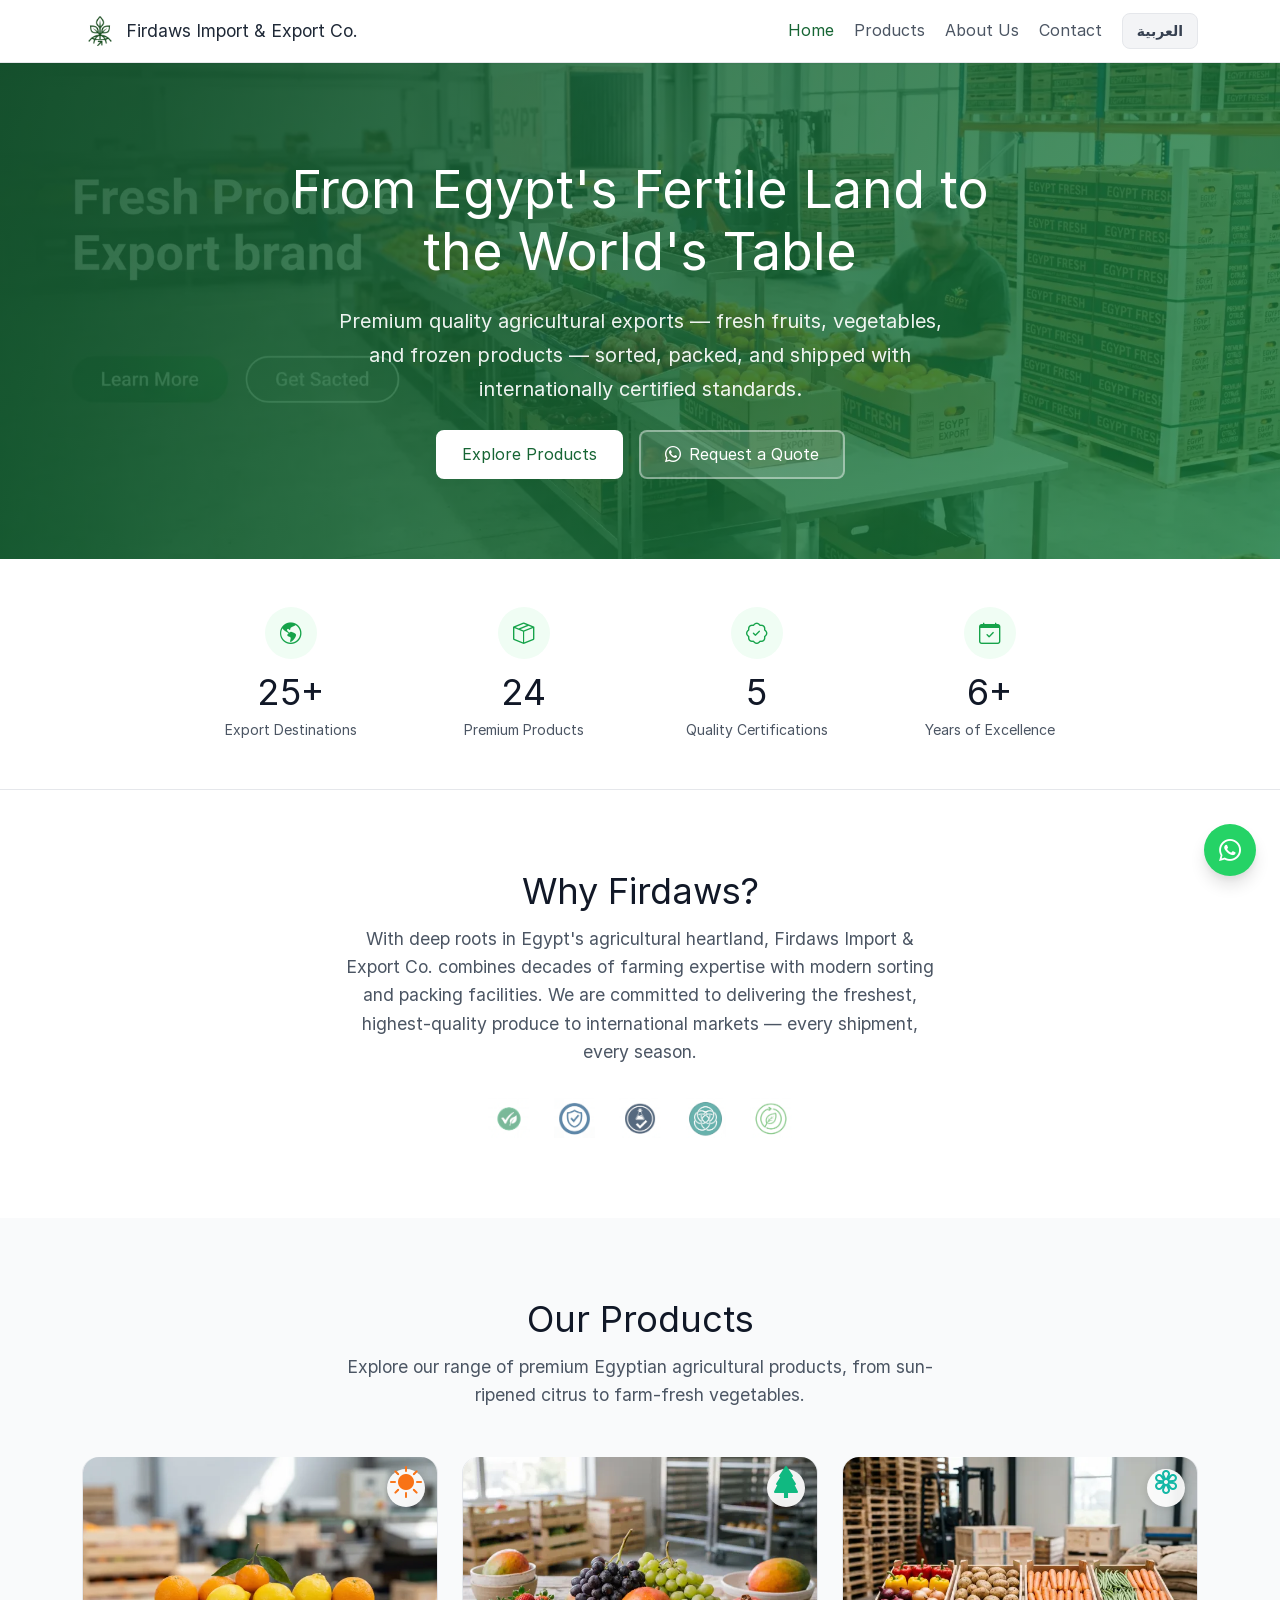
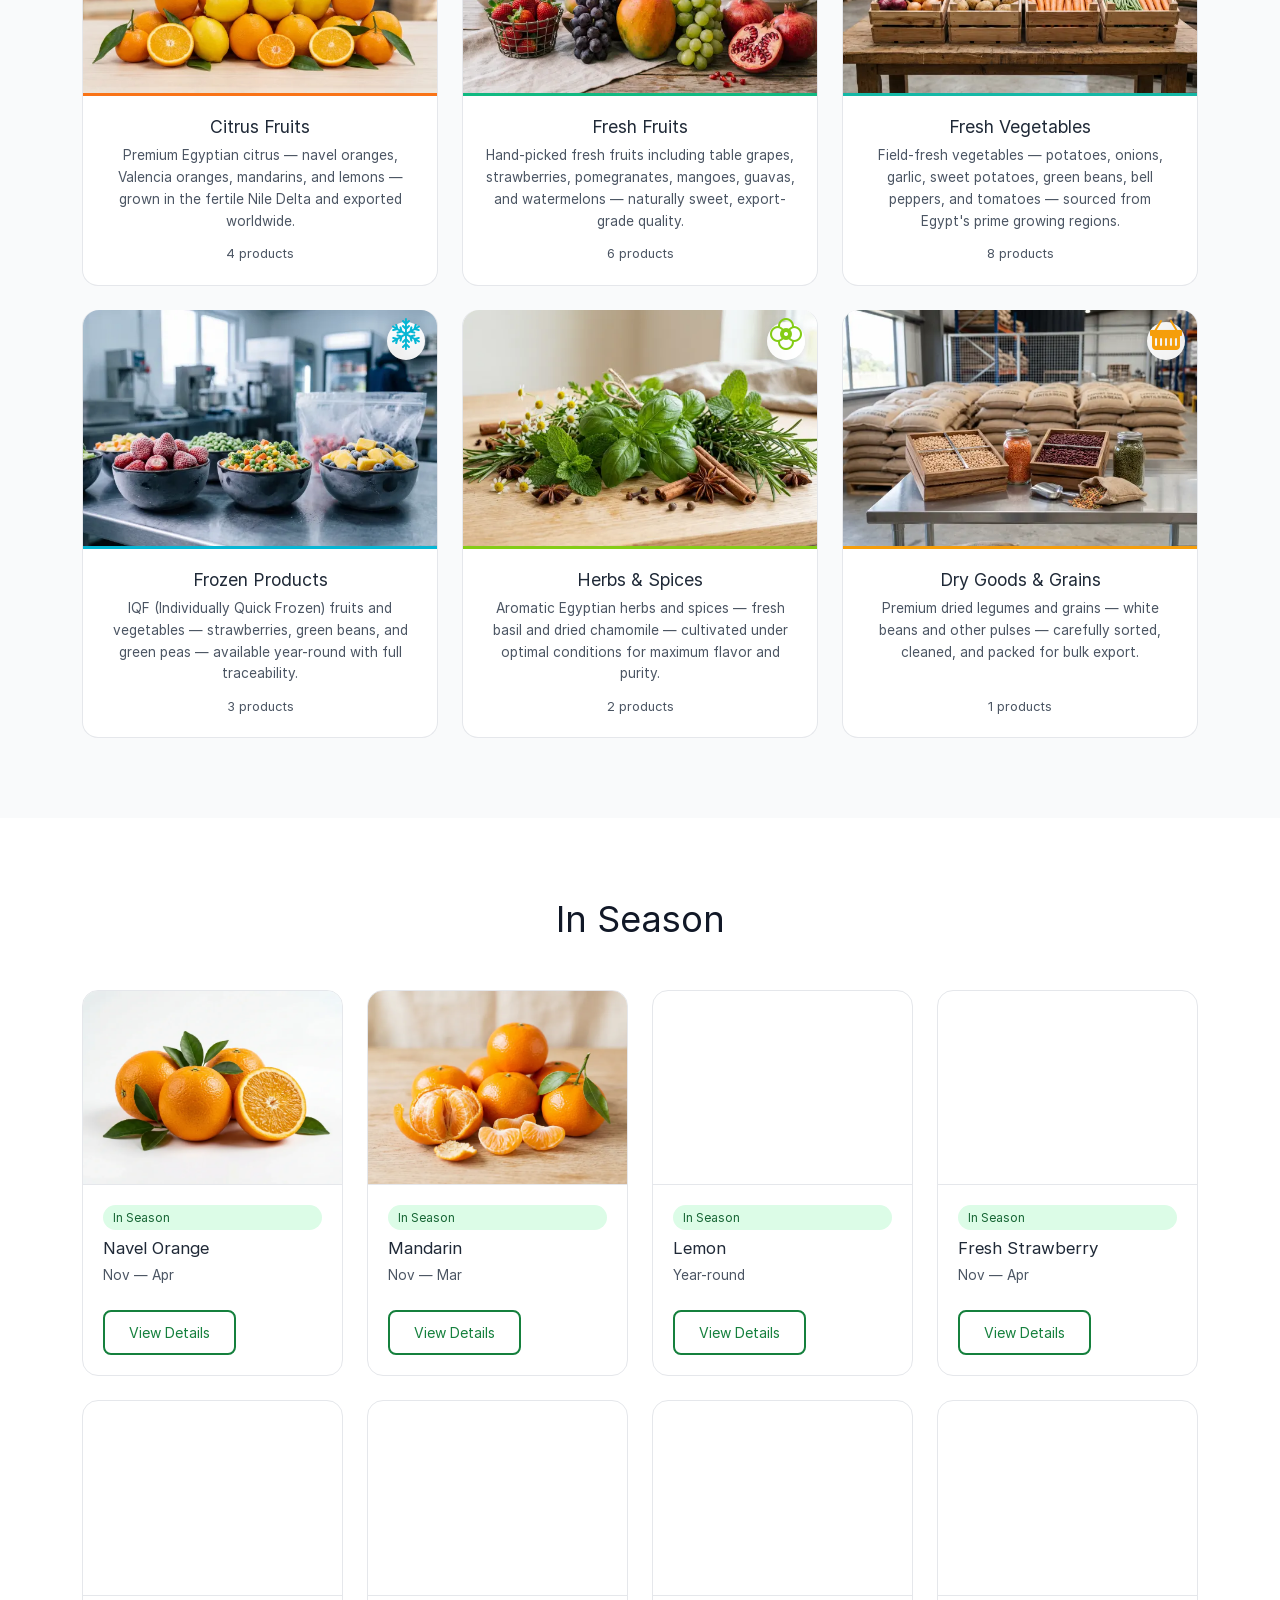
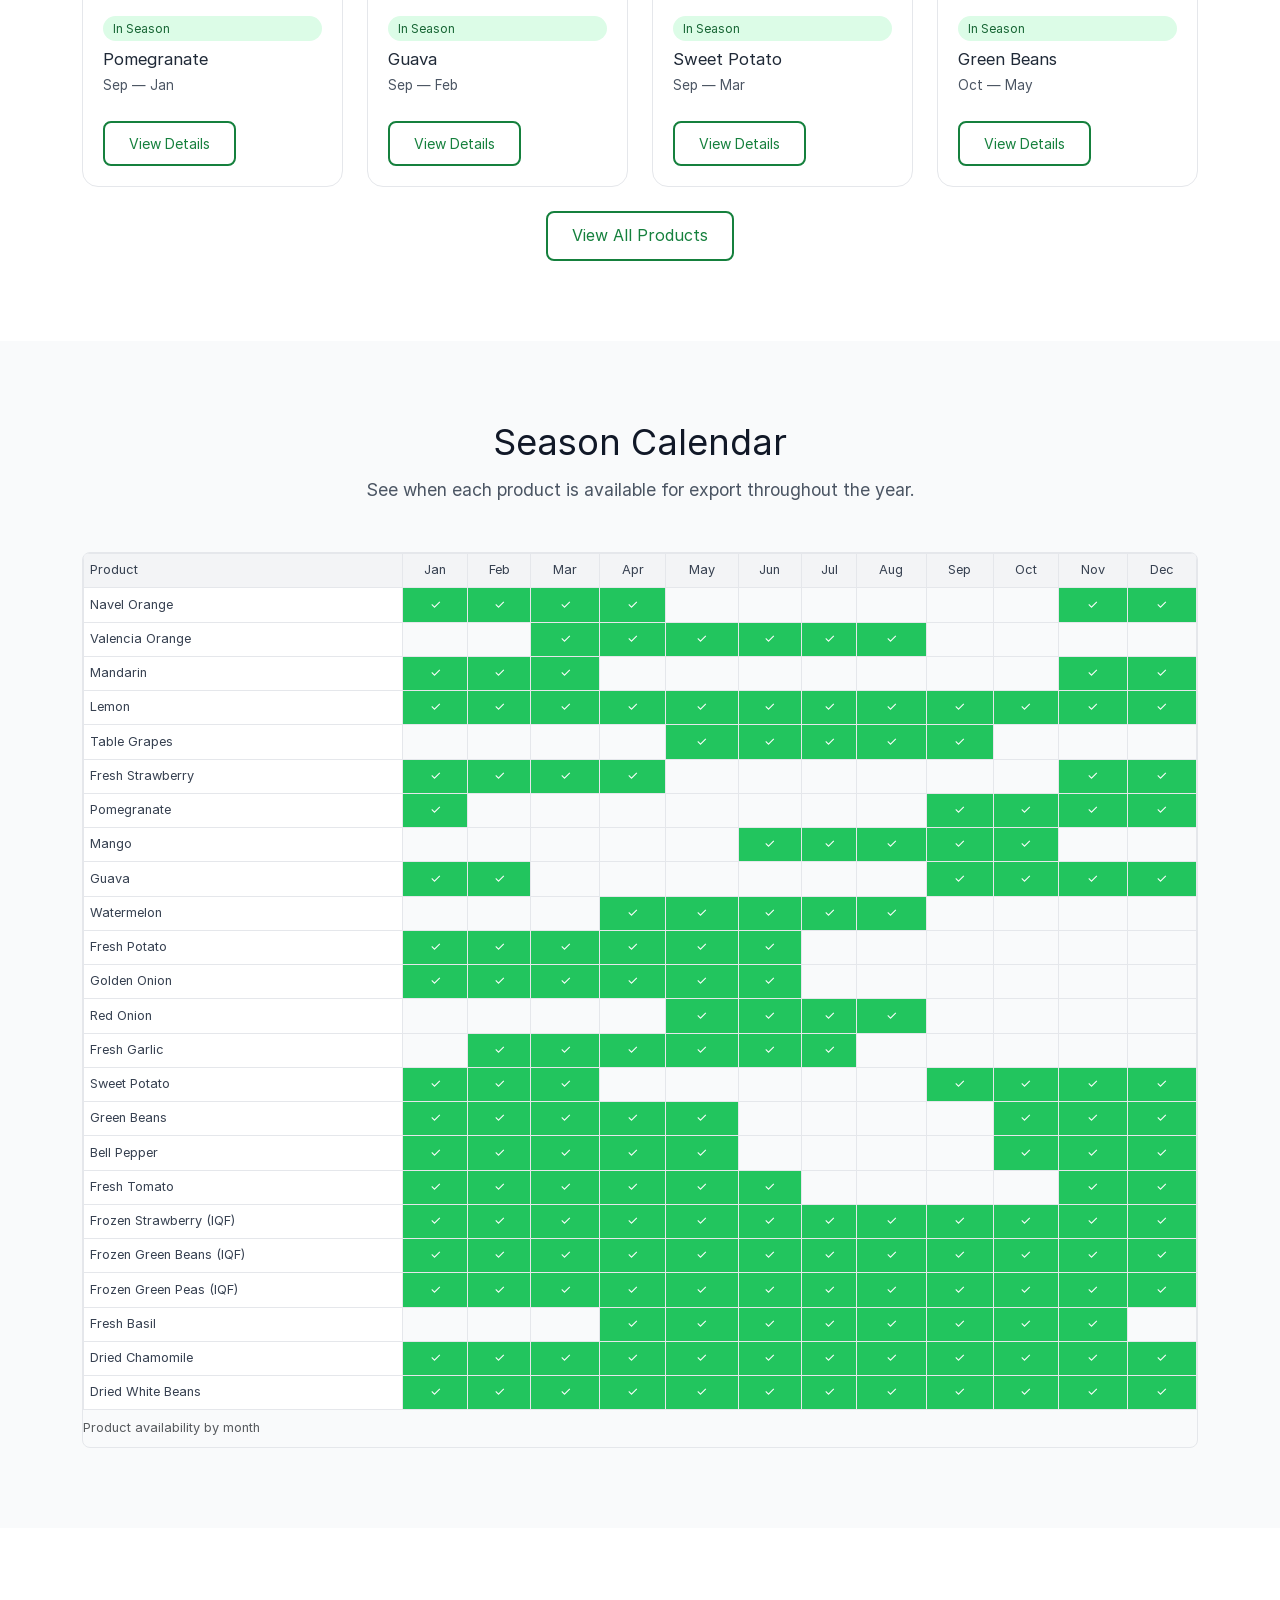
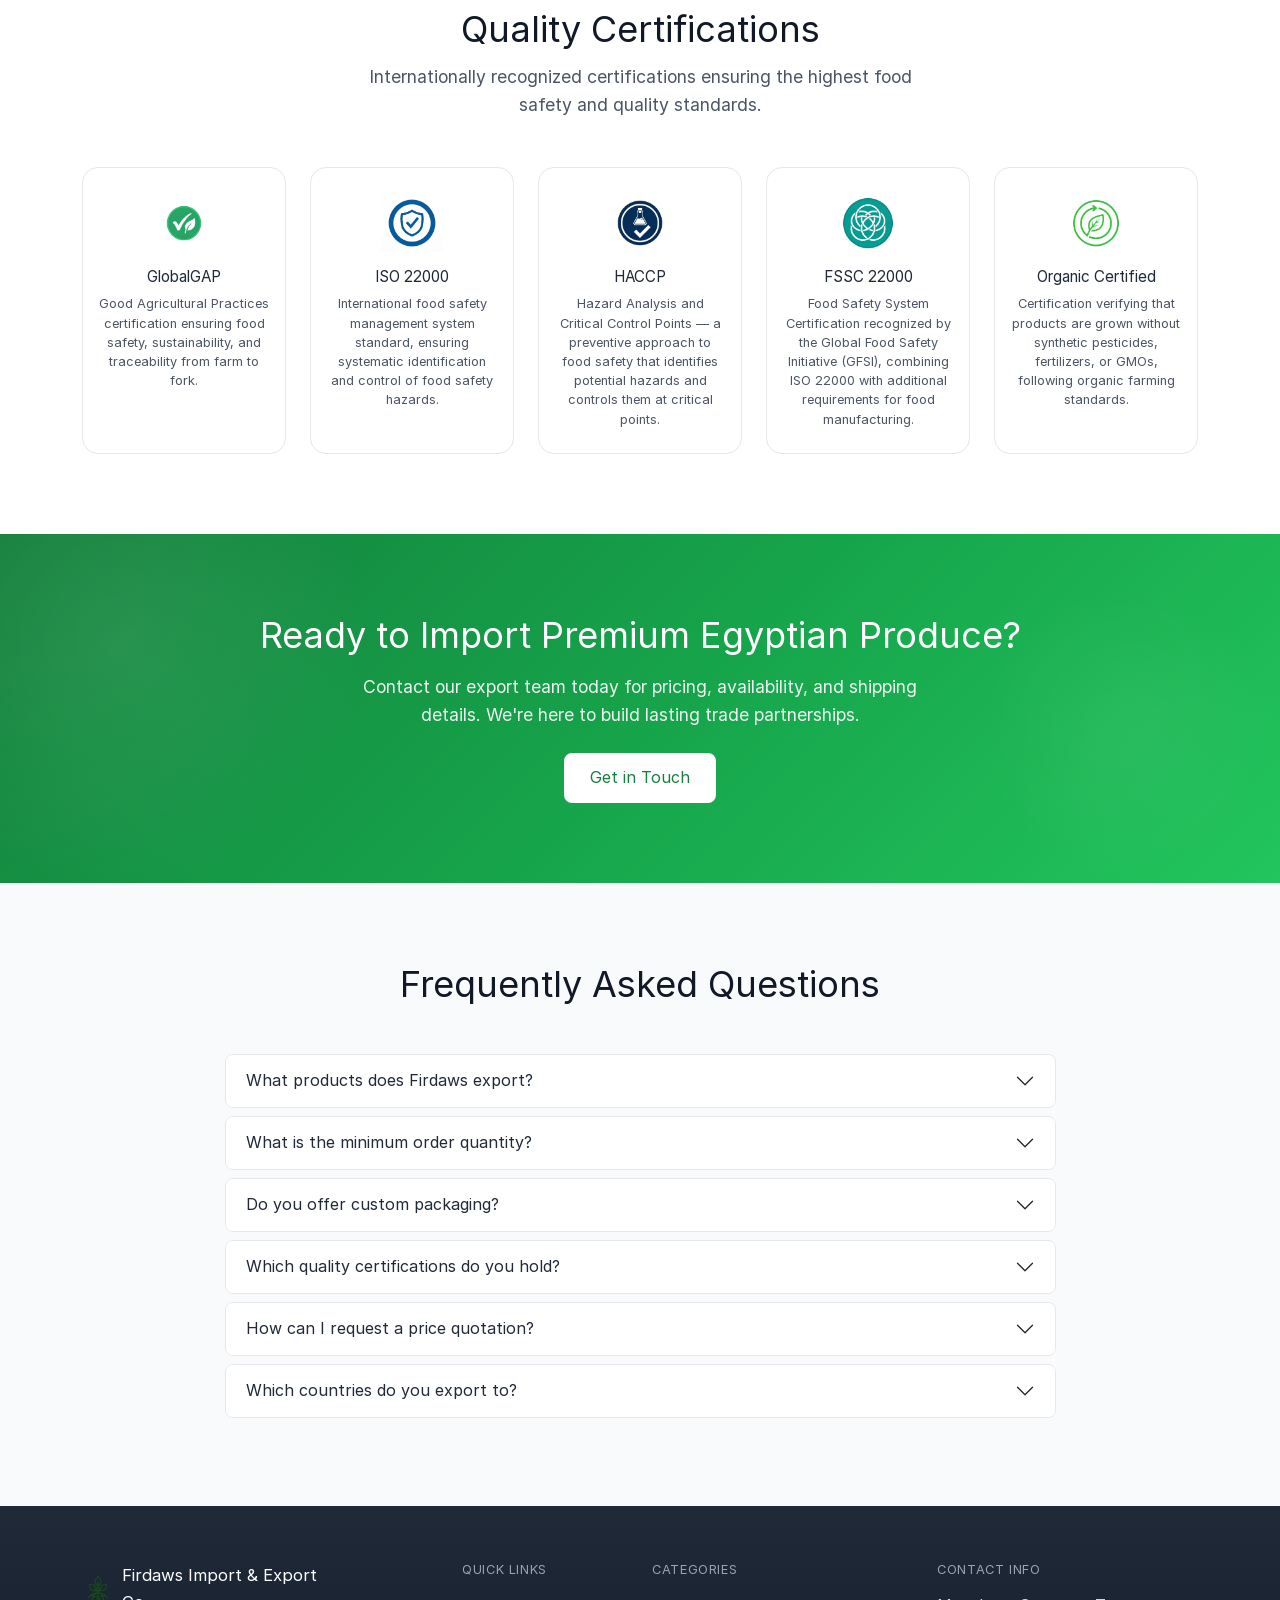
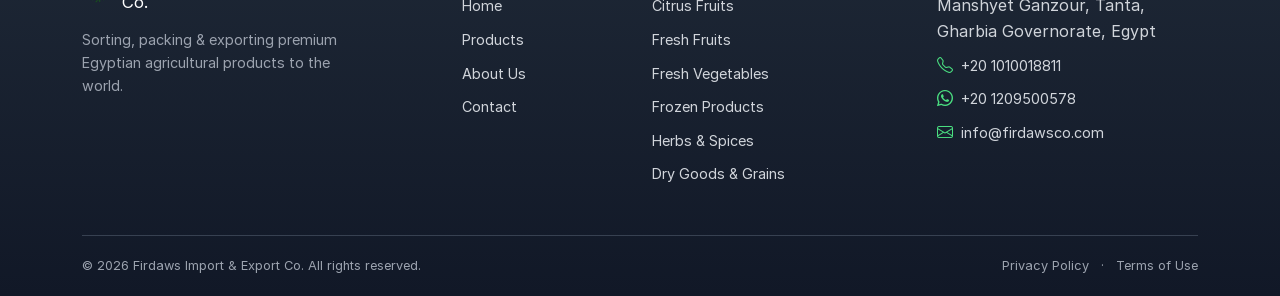
==== commit 9c78fe71: "Phase 10: Quality, Security & Accessibility Polish — (1) SECURITY: Added base-uri 'self' to CSP in a" ====
--- a/index.html
+++ b/index.html
@@ -41,7 +41,8 @@
                  img-src 'self' data:;
                  connect-src 'self';
                  form-action 'none';
-                 manifest-src 'self';">
+                 manifest-src 'self';
+                 base-uri 'self';">
 
   <!-- Font Preload -->
   <link rel="preload" href="./assets/fonts/inter-variable.woff2" as="font" type="font/woff2" crossorigin="anonymous">
@@ -116,6 +117,13 @@
        MAIN CONTENT
   ═══════════════════════════════════════════ -->
   <main id="main-content">
+
+    <noscript>
+      <div class="fw-noscript">
+        <p>This website requires JavaScript. Please enable JavaScript in your browser.</p>
+        <p dir="rtl" lang="ar">يتطلب هذا الموقع تفعيل JavaScript. يرجى تفعيل JavaScript في المتصفح.</p>
+      </div>
+    </noscript>
 
     <!-- ─── Section 1: Hero ─── -->
     <section id="hero-section" class="fw-hero fw-hero--home" aria-labelledby="hero-heading">
--- a/assets/css/theme.min.css
+++ b/assets/css/theme.min.css
@@ -1 +1 @@
-@font-face{font-family:'Inter Variable';src:url('../fonts/inter-variable.woff2') format('woff2');font-weight:100 900;font-style:normal;font-display:swap}@font-face{font-family:'Cairo Variable';src:url('../fonts/cairo-variable.woff2') format('woff2');font-weight:200 1000;font-style:normal;font-display:swap}@font-face{font-family:bootstrap-icons;src:url('../vendor/bootstrap-icons-1.11.3/font/fonts/bootstrap-icons.woff2?dd67030699838ea613ee6dbda90effa6') format('woff2'),url('../vendor/bootstrap-icons-1.11.3/font/fonts/bootstrap-icons.woff?dd67030699838ea613ee6dbda90effa6') format('woff');font-display:swap}:root{--fw-font-en:'Inter Variable',system-ui,-apple-system,sans-serif;--fw-font-ar:'Cairo Variable','Segoe UI',Tahoma,sans-serif;--fw-font-body:var(--fw-font-en);--fw-green-50:#f0fdf4;--fw-green-100:#dcfce7;--fw-green-200:#bbf7d0;--fw-green-300:#86efac;--fw-green-400:#4ade80;--fw-green-500:#22c55e;--fw-green-600:#16a34a;--fw-green-700:#15803d;--fw-green-800:#166534;--fw-green-900:#14532d;--fw-primary:var(--fw-green-600);--fw-primary-hover:var(--fw-green-700);--fw-primary-light:var(--fw-green-50);--fw-white:#ffffff;--fw-gray-50:#f9fafb;--fw-gray-100:#f3f4f6;--fw-gray-200:#e5e7eb;--fw-gray-300:#d1d5db;--fw-gray-400:#9ca3af;--fw-gray-500:#6b7280;--fw-gray-600:#4b5563;--fw-gray-700:#374151;--fw-gray-800:#1f2937;--fw-gray-900:#111827;--fw-bg:var(--fw-white);--fw-bg-alt:var(--fw-gray-50);--fw-text:var(--fw-gray-800);--fw-text-muted:var(--fw-gray-600);--fw-border:var(--fw-gray-200);--fw-orange:#f97316;--fw-emerald:#10b981;--fw-teal:#14b8a6;--fw-cyan:#06b6d4;--fw-lime:#84cc16;--fw-amber:#f59e0b;--fw-radius:0.5rem;--fw-radius-lg:1rem;--fw-section-py:5rem;--fw-shadow-sm:0 1px 2px rgba(0, 0, 0, 0.05);--fw-shadow:0 1px 3px rgba(0, 0, 0, 0.1),0 1px 2px rgba(0, 0, 0, 0.06);--fw-shadow-md:0 4px 6px rgba(0, 0, 0, 0.07),0 2px 4px rgba(0, 0, 0, 0.06);--fw-shadow-lg:0 10px 15px rgba(0, 0, 0, 0.1),0 4px 6px rgba(0, 0, 0, 0.05)}*,::after,::before{box-sizing:border-box}body{font-family:var(--fw-font-body);color:var(--fw-text);background-color:var(--fw-bg);line-height:1.6;-webkit-font-smoothing:antialiased;-moz-osx-font-smoothing:grayscale}img{max-width:100%;height:auto}a{color:var(--fw-primary);text-decoration:none}a:hover{color:var(--fw-primary-hover)}.skip-link{position:absolute;top:-100%;left:0;z-index:9999;padding:.75rem 1.5rem;background-color:var(--fw-primary);color:var(--fw-white);font-weight:600;border-radius:0 0 var(--fw-radius) 0;transition:top .2s}.skip-link:focus{top:0;color:var(--fw-white)}.fw-navbar{background-color:var(--fw-white);border-bottom:1px solid var(--fw-border);box-shadow:var(--fw-shadow-sm)}.fw-navbar .navbar-toggler{border:none;padding:.25rem .5rem}.fw-navbar .navbar-toggler:focus{box-shadow:0 0 0 .2rem rgba(22,163,74,.25)}.fw-brand{display:flex;align-items:center;gap:.5rem;text-decoration:none;color:var(--fw-text);font-weight:700;font-size:1.1rem}.fw-brand:hover{color:var(--fw-green-700)}.fw-brand-logo{width:36px;height:36px;object-fit:contain}.fw-navbar .nav-link{color:var(--fw-gray-600);font-weight:500;padding:.5rem .75rem;border-radius:var(--fw-radius);transition:color .2s,background-color .2s}.fw-navbar .nav-link:focus,.fw-navbar .nav-link:hover{color:var(--fw-green-700);background-color:var(--fw-primary-light)}.fw-navbar .nav-link[aria-current=page]{color:var(--fw-green-800);font-weight:600}.fw-btn-primary{display:inline-flex;align-items:center;gap:.5rem;padding:.625rem 1.5rem;background-color:var(--fw-primary);color:var(--fw-white);font-weight:600;border:2px solid var(--fw-primary);border-radius:var(--fw-radius);cursor:pointer;transition:background-color .2s,border-color .2s,box-shadow .2s}.fw-btn-primary:focus,.fw-btn-primary:hover{background-color:var(--fw-primary-hover);border-color:var(--fw-primary-hover);color:var(--fw-white);box-shadow:var(--fw-shadow-md)}.fw-btn-outline{display:inline-flex;align-items:center;gap:.5rem;padding:.625rem 1.5rem;background-color:transparent;color:var(--fw-green-700);font-weight:600;border:2px solid var(--fw-green-700);border-radius:var(--fw-radius);cursor:pointer;transition:background-color .2s,color .2s,box-shadow .2s}.fw-btn-outline:focus,.fw-btn-outline:hover{background-color:var(--fw-green-700);color:var(--fw-white);box-shadow:var(--fw-shadow-md)}.fw-btn-whatsapp{display:inline-flex;align-items:center;gap:.5rem;padding:.625rem 1.5rem;background-color:#25d366;color:var(--fw-white);font-weight:600;border:2px solid #25d366;border-radius:var(--fw-radius);cursor:pointer;transition:background-color .2s,box-shadow .2s}.fw-btn-whatsapp:focus,.fw-btn-whatsapp:hover{background-color:#1da851;border-color:#1da851;color:var(--fw-white);box-shadow:var(--fw-shadow-md)}.fw-btn-lang{display:inline-flex;align-items:center;padding:.375rem .875rem;background-color:var(--fw-gray-100);color:var(--fw-gray-700);font-weight:600;font-size:.875rem;border:1px solid var(--fw-border);border-radius:var(--fw-radius);cursor:pointer;transition:background-color .2s,color .2s}.fw-btn-lang:focus,.fw-btn-lang:hover{background-color:var(--fw-gray-200);color:var(--fw-gray-900)}.fw-hero{padding:5rem 0 4rem;background-color:var(--fw-primary-light);position:relative;overflow:hidden}.fw-hero::before{content:'';position:absolute;top:-50%;right:-20%;width:600px;height:600px;background:radial-gradient(circle,rgba(22,163,74,.08) 0,transparent 70%);border-radius:50%;pointer-events:none}.fw-hero-title{font-size:clamp(2rem, 5vw, 3.25rem);font-weight:800;line-height:1.2;color:var(--fw-gray-900);margin-bottom:1.25rem}.fw-hero-subtitle{font-size:clamp(1rem, 2.5vw, 1.25rem);color:var(--fw-gray-600);max-width:640px;margin-left:auto;margin-right:auto;line-height:1.7}.fw-section{padding:var(--fw-section-py) 0}.fw-section-alt{background-color:var(--fw-bg-alt)}.fw-section-title{font-size:clamp(1.5rem, 3vw, 2.25rem);font-weight:700;color:var(--fw-gray-900);margin-bottom:.75rem}.fw-section-subtitle{font-size:1.1rem;color:var(--fw-text-muted);max-width:600px;margin-left:auto;margin-right:auto}.fw-cat-card{display:block;padding:1.5rem;border:1px solid var(--fw-border);border-radius:var(--fw-radius-lg);background-color:var(--fw-white);text-decoration:none;color:var(--fw-text);transition:transform .2s,box-shadow .2s,border-color .2s;height:100%}.fw-cat-card:hover{transform:translateY(-4px);box-shadow:var(--fw-shadow-lg);color:var(--fw-text)}.fw-cat-card i{font-size:2rem;margin-bottom:.75rem;display:block}.fw-cat-card h3{font-size:1.1rem;font-weight:700;margin-bottom:.5rem}.fw-cat-card p{font-size:.875rem;color:var(--fw-text-muted);margin-bottom:.75rem;line-height:1.6}.fw-cat-count{font-size:.8rem;font-weight:600;color:var(--fw-text-muted)}.fw-cat-card--orange{border-top:3px solid var(--fw-orange)}.fw-cat-card--orange i{color:var(--fw-orange)}.fw-cat-card--emerald{border-top:3px solid var(--fw-emerald)}.fw-cat-card--emerald i{color:var(--fw-emerald)}.fw-cat-card--teal{border-top:3px solid var(--fw-teal)}.fw-cat-card--teal i{color:var(--fw-teal)}.fw-cat-card--cyan{border-top:3px solid var(--fw-cyan)}.fw-cat-card--cyan i{color:var(--fw-cyan)}.fw-cat-card--lime{border-top:3px solid var(--fw-lime)}.fw-cat-card--lime i{color:var(--fw-lime)}.fw-cat-card--amber{border-top:3px solid var(--fw-amber)}.fw-cat-card--amber i{color:var(--fw-amber)}.fw-cat-card:hover.fw-cat-card--orange{border-color:var(--fw-orange)}.fw-cat-card:hover.fw-cat-card--emerald{border-color:var(--fw-emerald)}.fw-cat-card:hover.fw-cat-card--teal{border-color:var(--fw-teal)}.fw-cat-card:hover.fw-cat-card--cyan{border-color:var(--fw-cyan)}.fw-cat-card:hover.fw-cat-card--lime{border-color:var(--fw-lime)}.fw-cat-card:hover.fw-cat-card--amber{border-color:var(--fw-amber)}.fw-product-card{border:1px solid var(--fw-border);border-radius:var(--fw-radius-lg);background-color:var(--fw-white);overflow:hidden;transition:transform .2s,box-shadow .2s;height:100%;display:flex;flex-direction:column}.fw-product-card:hover{transform:translateY(-4px);box-shadow:var(--fw-shadow-lg)}.fw-product-card img{width:100%;height:200px;object-fit:cover;border-bottom:1px solid var(--fw-border)}.fw-product-card-body{padding:1.25rem;flex:1;display:flex;flex-direction:column}.fw-product-card-body h3{font-size:1.05rem;font-weight:700;margin-bottom:.375rem}.fw-product-card-body p{font-size:.85rem;color:var(--fw-text-muted);margin-bottom:.75rem}.fw-product-badge{display:inline-block;font-size:.75rem;font-weight:600;padding:.2rem .6rem;border-radius:999px;margin-bottom:.5rem}.fw-badge-season{background-color:var(--fw-green-100);color:var(--fw-green-800)}.fw-product-card-footer{margin-top:auto;padding-top:.75rem}.fw-calendar-table{width:100%;font-size:.8rem;border-collapse:collapse}.fw-calendar-table td,.fw-calendar-table th{padding:.4rem .35rem;text-align:center;border:1px solid var(--fw-border);white-space:nowrap}.fw-calendar-table thead th{background-color:var(--fw-gray-100);font-weight:700;color:var(--fw-gray-700);position:sticky;top:0;z-index:1}.fw-calendar-table thead th:first-child{text-align:start;min-width:140px}.fw-calendar-table tbody td:first-child{text-align:start;font-weight:600;color:var(--fw-gray-700);background-color:var(--fw-white)}.fw-cal-active{background-color:var(--fw-green-500);color:var(--fw-white)}.fw-calendar-wrap{overflow-x:auto;-webkit-overflow-scrolling:touch;border-radius:var(--fw-radius);border:1px solid var(--fw-border)}.fw-cert-card{text-align:center;padding:1.5rem 1rem;border:1px solid var(--fw-border);border-radius:var(--fw-radius-lg);background-color:var(--fw-white);height:100%;transition:box-shadow .2s}.fw-cert-card:hover{box-shadow:var(--fw-shadow-md)}.fw-cert-logo{max-height:60px;width:auto;margin-bottom:1rem;object-fit:contain}.fw-cert-card h3{font-size:.95rem;font-weight:700;margin-bottom:.5rem;color:var(--fw-gray-800)}.fw-cert-card p{font-size:.8rem;color:var(--fw-text-muted);line-height:1.5;margin-bottom:0}.fw-cta{padding:var(--fw-section-py) 0;background-color:var(--fw-primary);color:var(--fw-white);position:relative;overflow:hidden}.fw-cta::before{content:'';position:absolute;top:-40%;left:-10%;width:500px;height:500px;background:radial-gradient(circle,rgba(255,255,255,.08) 0,transparent 70%);border-radius:50%;pointer-events:none}.fw-cta-title{font-size:clamp(1.5rem, 3vw, 2.25rem);font-weight:700;color:var(--fw-white)}.fw-cta-text{color:rgba(255,255,255,.92);font-size:1.1rem;max-width:600px;margin-left:auto;margin-right:auto}.fw-cta .fw-btn-outline{border-color:var(--fw-white);color:var(--fw-white)}.fw-cta .fw-btn-outline:focus,.fw-cta .fw-btn-outline:hover{background-color:var(--fw-white);color:var(--fw-primary)}.fw-faq .accordion-item{border:1px solid var(--fw-border);margin-bottom:.5rem;border-radius:var(--fw-radius)!important;overflow:hidden}.fw-faq .accordion-button{font-weight:600;color:var(--fw-gray-800);background-color:var(--fw-white);padding:1rem 1.25rem}.fw-faq .accordion-button:not(.collapsed){background-color:var(--fw-primary-light);color:var(--fw-primary);box-shadow:none}.fw-faq .accordion-button:focus{box-shadow:0 0 0 .2rem rgba(22,163,74,.25);border-color:transparent}.fw-faq .accordion-body{color:var(--fw-gray-600);line-height:1.7;padding:1rem 1.25rem}.fw-about-certs{display:flex;flex-wrap:wrap;align-items:center;justify-content:center;gap:1.5rem;margin-top:2rem}.fw-about-certs img{height:40px;width:auto;object-fit:contain;opacity:.7;transition:opacity .2s;filter:grayscale(30%)}.fw-about-certs img:hover{opacity:1;filter:grayscale(0%)}.fw-footer{background-color:var(--fw-gray-800);color:var(--fw-gray-300);padding:3.5rem 0 0}.fw-footer-brand{display:flex;align-items:center;gap:.5rem;margin-bottom:.75rem}.fw-footer-brand img{width:32px;height:32px;object-fit:contain}.fw-footer-brand span{font-weight:700;font-size:1.05rem;color:var(--fw-white)}.fw-footer-tagline{font-size:.9rem;color:var(--fw-gray-400);line-height:1.6}.fw-footer-heading{font-size:.8rem;font-weight:700;text-transform:uppercase;letter-spacing:.05em;color:var(--fw-gray-400);margin-bottom:1rem}.fw-footer-links{list-style:none;padding:0;margin:0}.fw-footer-links li{margin-bottom:.5rem}.fw-footer-links a{color:var(--fw-gray-300);font-size:.9rem;text-decoration:none;transition:color .2s}.fw-footer-links a:hover{color:var(--fw-white)}.fw-footer-contact-item{display:flex;align-items:center;gap:.5rem;margin-bottom:.5rem;font-size:.9rem}.fw-footer-contact-item i{color:var(--fw-green-400);font-size:1rem;flex-shrink:0}.fw-footer-contact-item a{color:var(--fw-gray-300);text-decoration:none}.fw-footer-contact-item a:hover{color:var(--fw-white)}.fw-footer-bottom{border-top:1px solid var(--fw-gray-700);padding:1.25rem 0;margin-top:2.5rem;display:flex;flex-wrap:wrap;justify-content:space-between;align-items:center;gap:.75rem;font-size:.8rem;color:var(--fw-gray-400)}.fw-footer-bottom a{color:var(--fw-gray-400);text-decoration:none}.fw-footer-bottom a:hover{color:var(--fw-white)}.fw-whatsapp-float{display:flex;align-items:center;justify-content:center;width:52px;height:52px;border-radius:50%;background-color:#25d366;color:var(--fw-white);font-size:1.4rem;text-decoration:none;box-shadow:var(--fw-shadow-lg);transition:transform .2s,box-shadow .2s}.fw-whatsapp-float:hover{transform:scale(1.1);box-shadow:0 6px 20px rgba(37,211,102,.4);color:var(--fw-white)}.fw-floating-actions{position:fixed;bottom:1.5rem;right:1.5rem;z-index:1000;display:flex;flex-direction:column;align-items:center;gap:.75rem}[dir=rtl] .fw-floating-actions{right:auto;left:1.5rem}.fw-back-to-top{position:relative;width:52px;height:52px;border-radius:50%;background:rgba(255,255,255,.12);backdrop-filter:blur(8px);-webkit-backdrop-filter:blur(8px);border:none;cursor:pointer;opacity:0;pointer-events:none;transform:translateY(10px);transition:opacity .3s,transform .3s}.fw-back-to-top.visible{opacity:1;pointer-events:auto;transform:translateY(0)}.fw-back-to-top__ring{position:absolute;inset:0;transform:rotate(-90deg);pointer-events:none}.fw-back-to-top__track{fill:none;stroke:var(--fw-gray-300);opacity:.3;stroke-width:3}.fw-back-to-top__progress{fill:none;stroke:var(--fw-primary);stroke-width:3;stroke-linecap:round;transition:stroke-dashoffset .15s ease-out}.fw-back-to-top__icon{position:absolute;inset:0;display:flex;align-items:center;justify-content:center;color:var(--fw-gray-600);font-size:1.1rem;text-shadow:0 0 8px rgba(22,163,74,.35);transition:text-shadow .3s,color .3s}.fw-back-to-top:hover .fw-back-to-top__icon{color:var(--fw-primary);text-shadow:0 0 14px rgba(22,163,74,.55)}@media (prefers-reduced-motion:reduce){.fw-back-to-top{transition:none}.fw-back-to-top__progress{transition:none}.fw-back-to-top__icon{transition:none;text-shadow:none}}[dir=rtl] body{text-align:right}@media (max-width:767.98px){:root{--fw-section-py:3rem}.fw-hero{padding:3rem 0 2.5rem}.fw-calendar-table{font-size:.7rem}.fw-calendar-table td,.fw-calendar-table th{padding:.3rem .25rem}.fw-footer-bottom{flex-direction:column;text-align:center}}@media (max-width:575.98px){.fw-hero-title{font-size:1.75rem}.fw-about-certs img{height:30px}}.fw-breadcrumb{display:flex;flex-wrap:wrap;align-items:center;gap:.25rem;list-style:none;padding:0;margin:0 0 1.5rem;font-size:.9rem}.fw-breadcrumb li{display:flex;align-items:center;color:var(--fw-text-muted)}.fw-breadcrumb li:not(:last-child)::after{content:'›';margin-left:.5rem;margin-right:.5rem;color:var(--fw-gray-400)}.fw-breadcrumb a{color:var(--fw-text-muted);text-decoration:none;transition:color .2s}.fw-breadcrumb a:hover{color:var(--fw-primary)}.fw-breadcrumb [aria-current=page]{color:var(--fw-gray-800);font-weight:600}[dir=rtl] .fw-breadcrumb li:not(:last-child)::after{content:'‹'}.fw-filter-bar{display:flex;flex-wrap:wrap;gap:.5rem;justify-content:center;margin-bottom:2rem}.fw-filter-btn{display:inline-flex;align-items:center;padding:.4rem 1rem;font-size:.875rem;font-weight:500;color:var(--fw-gray-600);background-color:var(--fw-white);border:1px solid var(--fw-border);border-radius:999px;cursor:pointer;transition:all .2s}.fw-filter-btn:hover{border-color:var(--fw-primary);color:var(--fw-primary)}.fw-filter-btn.active{background-color:var(--fw-primary);border-color:var(--fw-primary);color:var(--fw-white)}.fw-product-hero-img{width:100%;max-height:450px;object-fit:cover;border-radius:var(--fw-radius-lg);border:1px solid var(--fw-border)}.fw-product-hero-name{font-size:clamp(1.5rem, 3vw, 2.25rem);font-weight:700;color:var(--fw-gray-900);margin-bottom:.75rem}.fw-product-hero-desc{color:var(--fw-gray-600);line-height:1.7;margin-bottom:1.5rem}.fw-product-varieties{margin-bottom:1.5rem}.fw-product-varieties h3{font-size:1rem;font-weight:700;color:var(--fw-gray-800);margin-bottom:.5rem}.fw-product-varieties ul{list-style:disc;padding-left:1.25rem;margin:0}.fw-product-varieties li{margin-bottom:.25rem;font-size:.9rem;color:var(--fw-gray-600)}[dir=rtl] .fw-product-varieties ul{padding-left:0;padding-right:1.25rem}.fw-specs-table{width:100%;border-collapse:collapse;border:1px solid var(--fw-border);border-radius:var(--fw-radius);overflow:hidden}.fw-specs-table td,.fw-specs-table th{padding:.75rem 1rem;font-size:.9rem;border-bottom:1px solid var(--fw-border);text-align:start}.fw-specs-table th{background-color:var(--fw-gray-50);color:var(--fw-gray-700);font-weight:600;width:40%}.fw-specs-table td{color:var(--fw-gray-600)}.fw-specs-table tr:last-child td,.fw-specs-table tr:last-child th{border-bottom:none}.fw-packaging-card{padding:1.5rem;border:1px solid var(--fw-border);border-radius:var(--fw-radius-lg);background-color:var(--fw-white)}.fw-packaging-card h3{font-size:1rem;font-weight:700;color:var(--fw-gray-800);margin-bottom:.75rem}.fw-packaging-card ul{list-style:none;padding:0;margin:0}.fw-packaging-card li{padding:.5rem 0;font-size:.9rem;color:var(--fw-gray-600);border-bottom:1px solid var(--fw-gray-100)}.fw-packaging-card li:last-child{border-bottom:none}.fw-empty-state{text-align:center;padding:3rem 1rem;color:var(--fw-gray-500)}.fw-empty-state p{font-size:1.1rem;margin-bottom:0}@media (max-width:767.98px){.fw-product-hero-img{max-height:300px}.fw-filter-bar{gap:.375rem}.fw-filter-btn{font-size:.8rem;padding:.3rem .75rem}}.fw-hero--compact{padding:3rem 0 2.5rem}.fw-hero--compact .fw-hero-title{font-size:clamp(1.75rem, 4vw, 2.75rem);margin-bottom:.75rem}.fw-hero--compact .fw-hero-subtitle{font-size:1.05rem;margin-bottom:0}.fw-about-text{font-size:1.05rem;line-height:1.8;color:var(--fw-gray-600)}.fw-mission-card{padding:2.5rem;border:1px solid var(--fw-border);border-radius:var(--fw-radius-lg);background-color:var(--fw-white)}.fw-mission-card i{font-size:2.5rem;color:var(--fw-primary);display:block;margin-bottom:1rem}.fw-value-card{text-align:center;padding:2rem 1.5rem;border:1px solid var(--fw-border);border-radius:var(--fw-radius-lg);background-color:var(--fw-white);height:100%;transition:transform .2s,box-shadow .2s}.fw-value-card:hover{transform:translateY(-4px);box-shadow:var(--fw-shadow-lg)}.fw-value-card i{font-size:2rem;color:var(--fw-primary);margin-bottom:1rem;display:block}.fw-value-card h3{font-size:1.05rem;font-weight:700;color:var(--fw-gray-800);margin-bottom:.5rem}.fw-value-card p{font-size:.9rem;color:var(--fw-text-muted);line-height:1.6;margin-bottom:0}.fw-contact-form .form-label{font-weight:600;font-size:.9rem;color:var(--fw-gray-700);margin-bottom:.375rem}.fw-contact-form .form-control,.fw-contact-form .form-select{border:1px solid var(--fw-border);border-radius:var(--fw-radius);padding:.625rem .875rem;font-size:.95rem;transition:border-color .2s,box-shadow .2s}.fw-contact-form .form-control:focus,.fw-contact-form .form-select:focus{border-color:var(--fw-primary);box-shadow:0 0 0 .2rem rgba(22,163,74,.15)}.fw-form-success{display:flex;align-items:center;gap:.75rem;padding:1rem 1.25rem;margin-top:1rem;background-color:var(--fw-green-50);border:1px solid var(--fw-green-200);border-radius:var(--fw-radius);color:var(--fw-green-800)}.fw-form-success i{font-size:1.25rem;color:var(--fw-green-600);flex-shrink:0}.fw-form-success p{margin:0;font-weight:500}.fw-contact-info{display:flex;flex-direction:column;gap:1.5rem}.fw-contact-info-item{display:flex;gap:1rem;align-items:flex-start}.fw-contact-info-icon{display:flex;align-items:center;justify-content:center;width:44px;height:44px;min-width:44px;border-radius:var(--fw-radius);background-color:var(--fw-primary-light);color:var(--fw-primary);font-size:1.1rem}.fw-contact-info-item h3{font-size:.8rem;font-weight:700;text-transform:uppercase;letter-spacing:.05em;color:var(--fw-gray-400);margin-bottom:.25rem}.fw-contact-info-item p{font-size:.95rem;color:var(--fw-gray-700);margin-bottom:0;line-height:1.5}.fw-contact-info-item a{font-size:.95rem;color:var(--fw-primary);text-decoration:none;font-weight:500}.fw-contact-info-item a:hover{color:var(--fw-primary-hover)}.fw-contact-form{min-height:28rem}.fw-contact-info{min-height:18rem}@media (max-width:767.98px){.fw-contact-form{min-height:24rem}.fw-contact-info{min-height:14rem}}@media (max-width:767.98px){.fw-hero--compact{padding:2rem 0 1.5rem}.fw-mission-card{padding:1.5rem}.fw-value-card{padding:1.5rem 1rem}}.fw-legal-toc{position:sticky;top:5rem;max-height:calc(100vh - 6rem);overflow-y:auto;padding:1.5rem;background-color:var(--fw-gray-50);border:1px solid var(--fw-border);border-radius:var(--fw-radius-lg)}.fw-legal-toc-title{font-size:.8rem;font-weight:700;text-transform:uppercase;letter-spacing:.05em;color:var(--fw-gray-400);margin-bottom:.75rem}.fw-legal-toc-list{list-style:none;padding:0;margin:0;counter-reset:toc-counter}.fw-legal-toc-list li{counter-increment:toc-counter;margin-bottom:.25rem}.fw-legal-toc-list a{display:block;padding:.375rem .5rem;font-size:.85rem;color:var(--fw-gray-600);text-decoration:none;border-radius:var(--fw-radius);transition:color .2s,background-color .2s}.fw-legal-toc-list a::before{content:counter(toc-counter,decimal-leading-zero) '. ';font-weight:600;color:var(--fw-gray-400)}.fw-legal-toc-list a:focus,.fw-legal-toc-list a:hover{color:var(--fw-primary);background-color:var(--fw-white)}.fw-legal-article{max-width:780px}.fw-legal-intro-note{display:flex;gap:.75rem;padding:1.25rem;margin-bottom:2.5rem;background-color:var(--fw-green-50);border:1px solid var(--fw-green-200);border-radius:var(--fw-radius-lg);color:var(--fw-gray-700);font-size:.95rem;line-height:1.7}.fw-legal-intro-note i{color:var(--fw-primary);font-size:1.25rem;flex-shrink:0;margin-top:.15rem}.fw-legal-intro-note p{margin:0}.fw-legal-section{padding-bottom:2rem;margin-bottom:2rem;border-bottom:1px solid var(--fw-border)}.fw-legal-section:last-child{border-bottom:none;margin-bottom:0;padding-bottom:0}.fw-legal-section-heading{display:flex;align-items:baseline;gap:.75rem;font-size:1.25rem;font-weight:700;color:var(--fw-gray-900);margin-bottom:1rem}.fw-legal-section-num{font-size:.85rem;font-weight:700;color:var(--fw-primary);min-width:2rem}.fw-legal-section p{font-size:.95rem;line-height:1.8;color:var(--fw-gray-600);margin-bottom:1rem}.fw-legal-section p:last-child{margin-bottom:0}.fw-legal-contact-block{padding:1.5rem;background-color:var(--fw-gray-50);border:1px solid var(--fw-border);border-radius:var(--fw-radius-lg);margin-top:1.25rem}.fw-legal-contact-row{display:flex;align-items:center;gap:.75rem;padding:.5rem 0;font-size:.9rem;color:var(--fw-gray-700)}.fw-legal-contact-row:not(:last-child){border-bottom:1px solid var(--fw-gray-100)}.fw-legal-contact-row i{color:var(--fw-primary);font-size:1rem;width:1.25rem;text-align:center;flex-shrink:0}.fw-legal-contact-row a{color:var(--fw-primary);text-decoration:none;font-weight:500}.fw-legal-contact-row a:hover{color:var(--fw-primary-hover)}.fw-legal-header-badge{display:inline-flex;align-items:center;gap:.375rem;padding:.3rem .75rem;font-size:.75rem;font-weight:700;text-transform:uppercase;letter-spacing:.05em;background-color:var(--fw-green-100);color:var(--fw-green-800);border-radius:999px;margin-bottom:.75rem}.fw-legal-header-meta{font-size:.9rem;color:var(--fw-text-muted);margin-top:.75rem;margin-bottom:0;display:flex;flex-wrap:wrap;align-items:center;gap:.25rem}.fw-legal-header-meta time{font-weight:600;color:var(--fw-gray-700)}.fw-legal-meta-sep{margin:0 .375rem;color:var(--fw-gray-300)}@media (max-width:991.98px){.fw-legal-article{max-width:100%}}@media (max-width:767.98px){.fw-legal-intro-note{flex-direction:column;gap:.5rem}.fw-legal-section-heading{font-size:1.1rem}.fw-legal-header-meta{font-size:.85rem}.fw-legal-contact-block{padding:1rem}}.fw-hero{background-color:var(--fw-green-800);padding:6rem 0 5rem}.fw-hero::after{content:'';position:absolute;inset:0;z-index:1;background:linear-gradient(135deg,rgba(20,83,45,.88) 0,rgba(22,101,52,.82) 40%,rgba(21,128,61,.75) 100%);pointer-events:none}.fw-hero>.container{position:relative;z-index:2}.fw-hero__bg-img{position:absolute;inset:0;width:100%;height:100%;object-fit:cover;z-index:0;pointer-events:none}.fw-hero .fw-hero-title{color:var(--fw-white)}.fw-hero .fw-hero-subtitle{color:rgba(255,255,255,.92)}.fw-hero .fw-btn-primary{background-color:var(--fw-white);border-color:var(--fw-white);color:var(--fw-green-800)}.fw-hero .fw-btn-primary:focus,.fw-hero .fw-btn-primary:hover{background-color:var(--fw-gray-100);border-color:var(--fw-gray-100);color:var(--fw-green-900);box-shadow:var(--fw-shadow-lg)}.fw-hero .fw-btn-whatsapp{background-color:rgba(255,255,255,.15);border-color:rgba(255,255,255,.4);color:var(--fw-white)}.fw-hero .fw-btn-whatsapp:focus,.fw-hero .fw-btn-whatsapp:hover{background-color:#25d366;border-color:#25d366;color:var(--fw-white)}.fw-hero::before{background:radial-gradient(circle,rgba(255,255,255,.06) 0,transparent 70%)}.fw-hero--compact{background-color:var(--fw-primary-light);padding:3rem 0 2.5rem}.fw-hero--compact::after{display:none}.fw-hero--compact .fw-hero-title{color:var(--fw-gray-900)}.fw-hero--compact .fw-hero-subtitle{color:var(--fw-gray-600)}.fw-hero--compact::before{background:radial-gradient(circle,rgba(22,163,74,.08) 0,transparent 70%)}.fw-section .fw-hero-title{color:var(--fw-gray-900)}@media (max-width:767.98px){.fw-hero{padding:4rem 0 3rem}.fw-hero--compact{padding:2rem 0 1.5rem}}.fw-stats-bar{padding:3rem 0;background-color:var(--fw-white);border-bottom:1px solid var(--fw-border)}.fw-stats-grid{display:grid;grid-template-columns:repeat(4,1fr);gap:2rem;max-width:900px;margin:0 auto}.fw-stat-item{text-align:center}.fw-stat-icon{display:inline-flex;align-items:center;justify-content:center;width:52px;height:52px;border-radius:50%;background-color:var(--fw-green-50);color:var(--fw-primary);font-size:1.35rem;margin-bottom:.75rem}.fw-stat-value{display:block;font-size:clamp(1.75rem, 3vw, 2.25rem);font-weight:800;color:var(--fw-gray-900);line-height:1.2;margin-bottom:.25rem}.fw-stat-label{display:block;font-size:.875rem;font-weight:500;color:var(--fw-text-muted)}@media (max-width:767.98px){.fw-stats-bar{padding:2rem 0}.fw-stats-grid{grid-template-columns:repeat(2,1fr);gap:1.5rem}.fw-stat-icon{width:44px;height:44px;font-size:1.15rem;margin-bottom:.5rem}.fw-stat-value{font-size:1.5rem}}.fw-cta{background:linear-gradient(135deg,var(--fw-green-700) 0,var(--fw-green-600) 50%,var(--fw-green-500) 100%);position:relative}.fw-cta::after{content:'';position:absolute;bottom:-1px;right:0;width:300px;height:300px;background:radial-gradient(circle,rgba(255,255,255,.05) 0,transparent 70%);border-radius:50%;pointer-events:none}.fw-cta .fw-btn-outline{background-color:var(--fw-white);border-color:var(--fw-white);color:var(--fw-green-700);font-weight:700}.fw-cta .fw-btn-outline:focus,.fw-cta .fw-btn-outline:hover{background-color:var(--fw-gray-100);border-color:var(--fw-gray-100);color:var(--fw-green-800);transform:translateY(-2px);box-shadow:0 4px 12px rgba(0,0,0,.15)}.fw-product-card{overflow:hidden}.fw-product-card img{aspect-ratio:4/3;height:auto;object-fit:cover;transition:transform .35s ease}.fw-product-card:hover img{transform:scale(1.06)}.fw-product-card:hover{box-shadow:0 12px 24px rgba(0,0,0,.1),0 4px 8px rgba(0,0,0,.06)}.fw-product-card:hover .fw-product-card-body h3{color:var(--fw-primary)}.fw-product-card-body h3{transition:color .2s ease}@media (prefers-reduced-motion:reduce){.fw-product-card img{transition:none}.fw-product-card:hover img{transform:none}.fw-product-card-body h3{transition:none}}.fw-cat-card{padding:0;display:flex;flex-direction:column}.fw-cat-card-img-wrap{position:relative;overflow:hidden;border-radius:var(--fw-radius-lg) var(--fw-radius-lg) 0 0;flex-shrink:0}.fw-cat-card-img{width:100%;aspect-ratio:3/2;object-fit:cover;display:block;transition:transform .35s ease}.fw-cat-card:hover .fw-cat-card-img{transform:scale(1.06)}.fw-cat-card-badge{position:absolute;top:.75rem;right:.75rem;display:flex;align-items:center;justify-content:center;width:38px;height:38px;border-radius:50%;background-color:rgba(255,255,255,.92);backdrop-filter:blur(4px);-webkit-backdrop-filter:blur(4px);box-shadow:0 2px 8px rgba(0,0,0,.12);font-size:1.15rem;line-height:1;z-index:1;transition:transform .2s ease,box-shadow .2s ease}.fw-cat-card:hover .fw-cat-card-badge{transform:scale(1.08);box-shadow:0 4px 12px rgba(0,0,0,.18)}[dir=rtl] .fw-cat-card-badge{right:auto;left:.75rem}@media (prefers-reduced-motion:reduce){.fw-cat-card-badge{transition:none}.fw-cat-card:hover .fw-cat-card-badge{transform:none}}.fw-cat-card--orange .fw-cat-card-badge{color:var(--fw-orange)}.fw-cat-card--emerald .fw-cat-card-badge{color:var(--fw-emerald)}.fw-cat-card--teal .fw-cat-card-badge{color:var(--fw-teal)}.fw-cat-card--cyan .fw-cat-card-badge{color:var(--fw-cyan)}.fw-cat-card--lime .fw-cat-card-badge{color:var(--fw-lime)}.fw-cat-card--amber .fw-cat-card-badge{color:var(--fw-amber)}.fw-cat-card-body{padding:1.25rem;flex:1;display:flex;flex-direction:column}.fw-cat-card-body h3{font-size:1.1rem;font-weight:700;margin-bottom:.5rem}.fw-cat-card-body p{font-size:.85rem;color:var(--fw-text-muted);margin-bottom:.75rem;line-height:1.6;flex:1}.fw-cat-card-body .fw-cat-count{font-size:.8rem;font-weight:600;color:var(--fw-text-muted);margin-top:auto}.fw-cat-card-body>i.bi{display:none}.fw-cat-card--orange{border-top:none}.fw-cat-card--emerald{border-top:none}.fw-cat-card--teal{border-top:none}.fw-cat-card--cyan{border-top:none}.fw-cat-card--lime{border-top:none}.fw-cat-card--amber{border-top:none}.fw-cat-card--orange .fw-cat-card-body{border-top:3px solid var(--fw-orange)}.fw-cat-card--emerald .fw-cat-card-body{border-top:3px solid var(--fw-emerald)}.fw-cat-card--teal .fw-cat-card-body{border-top:3px solid var(--fw-teal)}.fw-cat-card--cyan .fw-cat-card-body{border-top:3px solid var(--fw-cyan)}.fw-cat-card--lime .fw-cat-card-body{border-top:3px solid var(--fw-lime)}.fw-cat-card--amber .fw-cat-card-body{border-top:3px solid var(--fw-amber)}@media (prefers-reduced-motion:reduce){.fw-cat-card-img{transition:none}.fw-cat-card:hover .fw-cat-card-img{transform:none}}.fw-pd-sticky-cta{position:fixed;bottom:0;left:0;right:0;z-index:1010;padding:.75rem 1rem;background-color:var(--fw-white);border-top:1px solid var(--fw-border);box-shadow:0 -2px 10px rgba(0,0,0,.08);transform:translateY(100%);transition:transform .3s ease}.fw-pd-sticky-cta.visible{transform:translateY(0)}.fw-pd-sticky-cta .fw-btn-whatsapp{width:100%;justify-content:center;padding:.75rem 1rem;font-size:1rem}@media (max-width:767.98px){body.has-sticky-cta .fw-floating-actions{bottom:5.5rem}}@media (min-width:768px){.fw-pd-sticky-cta{display:none!important}}.fw-specs-table tr:nth-child(2n) td,.fw-specs-table tr:nth-child(2n) th{background-color:var(--fw-gray-50)}@media (prefers-reduced-motion:reduce){.fw-pd-sticky-cta{transition:none}}.fw-filter-count{display:inline-flex;align-items:center;justify-content:center;min-width:1.35rem;height:1.35rem;padding:0 .35rem;font-size:.7rem;font-weight:700;line-height:1;border-radius:999px;margin-left:.4rem;background-color:var(--fw-gray-200);color:var(--fw-gray-600)}[dir=rtl] .fw-filter-count{margin-left:0;margin-right:.4rem}.fw-filter-btn.active .fw-filter-count{background-color:rgba(255,255,255,.3);color:var(--fw-white)}@supports (animation-timeline:view()){@keyframes fw-reveal-up{from{opacity:0;transform:translateY(30px)}to{opacity:1;transform:translateY(0)}}.fw-reveal{animation:fw-reveal-up ease both;animation-timeline:view();animation-range:entry 0% entry 30%}@media (prefers-reduced-motion:reduce){.fw-reveal{animation:none}}}[dir=rtl] body{line-height:1.8}[dir=rtl] .fw-cta-title,[dir=rtl] .fw-hero-title,[dir=rtl] .fw-product-hero-name,[dir=rtl] .fw-section-title{letter-spacing:0;line-height:1.4}[dir=rtl] .fw-about-text,[dir=rtl] .fw-cta-text,[dir=rtl] .fw-hero-subtitle,[dir=rtl] .fw-product-hero-desc,[dir=rtl] .fw-section-subtitle{letter-spacing:0;line-height:1.9}[dir=rtl] .fw-footer-heading{letter-spacing:0}[dir=rtl] .fw-legal-toc-title{letter-spacing:0}[dir=rtl] .fw-legal-header-badge{letter-spacing:0}[dir=rtl] .fw-stat-label{letter-spacing:0;line-height:1.6}[dir=rtl] .fw-cat-card-body p,[dir=rtl] .fw-cert-card p,[dir=rtl] .fw-product-card-body p,[dir=rtl] .fw-value-card p{line-height:1.8}[dir=rtl] .fw-faq .accordion-body{line-height:1.9}[dir=rtl] .fw-legal-section p{line-height:2}[dir=rtl] body{font-feature-settings:'calt' 1,'liga' 1;-webkit-font-feature-settings:'calt' 1,'liga' 1}.fw-calendar-mobile{display:none}@media (max-width:767.98px){.fw-calendar-wrap{display:none}.fw-calendar-mobile{display:block}.fw-cal-m-item{margin-bottom:.75rem;padding:.75rem;border:1px solid var(--fw-border);border-radius:var(--fw-radius);background-color:var(--fw-white)}.fw-cal-m-name{font-size:.85rem;font-weight:600;color:var(--fw-gray-700);margin-bottom:.4rem}.fw-cal-m-bar-wrap{display:grid;grid-template-columns:repeat(12,1fr);gap:2px;height:22px;border-radius:4px;overflow:hidden}.fw-cal-m-cell{background-color:var(--fw-gray-100);border-radius:2px}.fw-cal-m-cell.active{background-color:var(--fw-green-500)}.fw-cal-m-months{display:grid;grid-template-columns:repeat(12,1fr);gap:2px;margin-top:2px}.fw-cal-m-month-label{font-size:.55rem;color:var(--fw-gray-400);text-align:center;line-height:1}}.fw-footer{background:linear-gradient(180deg,var(--fw-gray-800) 0,var(--fw-gray-900) 100%)}.fw-footer-links a{position:relative;display:inline-block}.fw-footer-links a::after{content:'';position:absolute;bottom:-1px;left:0;width:0;height:1px;background-color:var(--fw-green-400);transition:width .25s ease}.fw-footer-links a:hover::after{width:100%}[dir=rtl] .fw-footer-links a::after{left:auto;right:0}@media (prefers-reduced-motion:reduce){.fw-footer-links a::after{transition:none}}.fw-mission-card{border-left:4px solid var(--fw-primary);background:linear-gradient(135deg,var(--fw-white) 0,var(--fw-green-50) 100%);text-align:start}[dir=rtl] .fw-mission-card{border-left:none;border-right:4px solid var(--fw-primary)}.fw-value-card:hover{border-top:3px solid var(--fw-primary)}.fw-contact-form .form-control:focus-visible,.fw-contact-form .form-select:focus-visible{outline:2px solid var(--fw-primary);outline-offset:1px;border-color:var(--fw-primary);box-shadow:0 0 0 .15rem rgba(22,163,74,.12)}@keyframes fw-success-slide{from{opacity:0;transform:translateY(10px)}to{opacity:1;transform:translateY(0)}}.fw-form-success{animation:fw-success-slide .4s ease both}@media (prefers-reduced-motion:reduce){.fw-form-success{animation:none}}.fw-contact-form .fw-btn-primary:hover{transform:translateY(-2px);box-shadow:0 4px 12px rgba(22,163,74,.25)}@media (prefers-reduced-motion:reduce){.fw-contact-form .fw-btn-primary:hover{transform:none}}@media print{#lang-switch,.fw-btn-outline,.fw-btn-primary,.fw-btn-whatsapp,.fw-cta,.fw-faq,.fw-filter-bar,.fw-floating-actions,.fw-navbar,.fw-pd-sticky-cta,.skip-link{display:none!important}body{color:#000;background:#fff;font-size:11pt;line-height:1.5}.fw-hero,.fw-hero--compact{background:0 0!important;padding:1rem 0}.fw-hero .fw-hero-title,.fw-hero--compact .fw-hero-title{color:#000;font-size:18pt}.fw-hero .fw-hero-subtitle,.fw-hero--compact .fw-hero-subtitle{color:#333}.fw-stats-bar{border:1px solid #ccc;padding:.5rem}.fw-stats-grid{display:flex;justify-content:space-around}.fw-stat-icon{display:none}.fw-footer{background:0 0;color:#000;border-top:1px solid #ccc;padding:1rem 0}.fw-footer a{color:#000;text-decoration:underline}.fw-product-card{break-inside:avoid;box-shadow:none;border:1px solid #ccc}.fw-product-card img{max-height:150px}.fw-specs-table{border:1px solid #000}.fw-specs-table td,.fw-specs-table th{border:1px solid #000}a[href^=http]::after{content:" (" attr(href) ")";font-size:9pt;color:#555}.fw-breadcrumb a::after,.fw-footer-links a::after{content:none}.fw-section{break-inside:avoid}h1,h2,h3{break-after:avoid}}.fw-not-found-section{min-height:50vh;display:flex;align-items:center}.fw-not-found-icon{font-size:4rem;color:var(--fw-gray-300)}+@font-face{font-family:'Inter Variable';src:url('../fonts/inter-variable.woff2') format('woff2');font-weight:100 900;font-style:normal;font-display:swap}@font-face{font-family:'Cairo Variable';src:url('../fonts/cairo-variable.woff2') format('woff2');font-weight:200 1000;font-style:normal;font-display:swap}@font-face{font-family:bootstrap-icons;src:url('../vendor/bootstrap-icons-1.11.3/font/fonts/bootstrap-icons.woff2?dd67030699838ea613ee6dbda90effa6') format('woff2'),url('../vendor/bootstrap-icons-1.11.3/font/fonts/bootstrap-icons.woff?dd67030699838ea613ee6dbda90effa6') format('woff');font-display:swap}:root{--fw-font-en:'Inter Variable',system-ui,-apple-system,sans-serif;--fw-font-ar:'Cairo Variable','Segoe UI',Tahoma,sans-serif;--fw-font-body:var(--fw-font-en);--fw-green-50:#f0fdf4;--fw-green-100:#dcfce7;--fw-green-200:#bbf7d0;--fw-green-300:#86efac;--fw-green-400:#4ade80;--fw-green-500:#22c55e;--fw-green-600:#16a34a;--fw-green-700:#15803d;--fw-green-800:#166534;--fw-green-900:#14532d;--fw-primary:var(--fw-green-600);--fw-primary-hover:var(--fw-green-700);--fw-primary-light:var(--fw-green-50);--fw-white:#ffffff;--fw-gray-50:#f9fafb;--fw-gray-100:#f3f4f6;--fw-gray-200:#e5e7eb;--fw-gray-300:#d1d5db;--fw-gray-400:#9ca3af;--fw-gray-500:#6b7280;--fw-gray-600:#4b5563;--fw-gray-700:#374151;--fw-gray-800:#1f2937;--fw-gray-900:#111827;--fw-bg:var(--fw-white);--fw-bg-alt:var(--fw-gray-50);--fw-text:var(--fw-gray-800);--fw-text-muted:var(--fw-gray-600);--fw-border:var(--fw-gray-200);--fw-orange:#f97316;--fw-emerald:#10b981;--fw-teal:#14b8a6;--fw-cyan:#06b6d4;--fw-lime:#84cc16;--fw-amber:#f59e0b;--fw-radius:0.5rem;--fw-radius-lg:1rem;--fw-section-py:5rem;--fw-shadow-sm:0 1px 2px rgba(0, 0, 0, 0.05);--fw-shadow:0 1px 3px rgba(0, 0, 0, 0.1),0 1px 2px rgba(0, 0, 0, 0.06);--fw-shadow-md:0 4px 6px rgba(0, 0, 0, 0.07),0 2px 4px rgba(0, 0, 0, 0.06);--fw-shadow-lg:0 10px 15px rgba(0, 0, 0, 0.1),0 4px 6px rgba(0, 0, 0, 0.05)}*,::after,::before{box-sizing:border-box}body{font-family:var(--fw-font-body);color:var(--fw-text);background-color:var(--fw-bg);line-height:1.6;-webkit-font-smoothing:antialiased;-moz-osx-font-smoothing:grayscale}img{max-width:100%;height:auto}a{color:var(--fw-primary);text-decoration:none}a:hover{color:var(--fw-primary-hover)}.skip-link{position:absolute;top:-100%;left:0;z-index:9999;padding:.75rem 1.5rem;background-color:var(--fw-primary);color:var(--fw-white);font-weight:600;border-radius:0 0 var(--fw-radius) 0;transition:top .2s}.skip-link:focus{top:0;color:var(--fw-white)}.fw-navbar{background-color:var(--fw-white);border-bottom:1px solid var(--fw-border);box-shadow:var(--fw-shadow-sm)}.fw-navbar .navbar-toggler{border:none;padding:.25rem .5rem}.fw-navbar .navbar-toggler:focus{box-shadow:0 0 0 .2rem rgba(22,163,74,.25)}.fw-brand{display:flex;align-items:center;gap:.5rem;text-decoration:none;color:var(--fw-text);font-weight:700;font-size:1.1rem}.fw-brand:hover{color:var(--fw-green-700)}.fw-brand-logo{width:36px;height:36px;object-fit:contain}.fw-navbar .nav-link{color:var(--fw-gray-600);font-weight:500;padding:.5rem .75rem;border-radius:var(--fw-radius);transition:color .2s,background-color .2s}.fw-navbar .nav-link:focus,.fw-navbar .nav-link:hover{color:var(--fw-green-700);background-color:var(--fw-primary-light)}.fw-navbar .nav-link[aria-current=page]{color:var(--fw-green-800);font-weight:600}.fw-btn-primary{display:inline-flex;align-items:center;gap:.5rem;padding:.625rem 1.5rem;background-color:var(--fw-primary);color:var(--fw-white);font-weight:600;border:2px solid var(--fw-primary);border-radius:var(--fw-radius);cursor:pointer;transition:background-color .2s,border-color .2s,box-shadow .2s}.fw-btn-primary:focus,.fw-btn-primary:hover{background-color:var(--fw-primary-hover);border-color:var(--fw-primary-hover);color:var(--fw-white);box-shadow:var(--fw-shadow-md)}.fw-btn-outline{display:inline-flex;align-items:center;gap:.5rem;padding:.625rem 1.5rem;background-color:transparent;color:var(--fw-green-700);font-weight:600;border:2px solid var(--fw-green-700);border-radius:var(--fw-radius);cursor:pointer;transition:background-color .2s,color .2s,box-shadow .2s}.fw-btn-outline:focus,.fw-btn-outline:hover{background-color:var(--fw-green-700);color:var(--fw-white);box-shadow:var(--fw-shadow-md)}.fw-btn-whatsapp{display:inline-flex;align-items:center;gap:.5rem;padding:.625rem 1.5rem;background-color:#25d366;color:var(--fw-white);font-weight:600;border:2px solid #25d366;border-radius:var(--fw-radius);cursor:pointer;transition:background-color .2s,box-shadow .2s}.fw-btn-whatsapp:focus,.fw-btn-whatsapp:hover{background-color:#1da851;border-color:#1da851;color:var(--fw-white);box-shadow:var(--fw-shadow-md)}.fw-btn-lang{display:inline-flex;align-items:center;padding:.375rem .875rem;background-color:var(--fw-gray-100);color:var(--fw-gray-700);font-weight:600;font-size:.875rem;border:1px solid var(--fw-border);border-radius:var(--fw-radius);cursor:pointer;transition:background-color .2s,color .2s}.fw-btn-lang:focus,.fw-btn-lang:hover{background-color:var(--fw-gray-200);color:var(--fw-gray-900)}.fw-hero{padding:5rem 0 4rem;background-color:var(--fw-primary-light);position:relative;overflow:hidden}.fw-hero::before{content:'';position:absolute;top:-50%;right:-20%;width:600px;height:600px;background:radial-gradient(circle,rgba(22,163,74,.08) 0,transparent 70%);border-radius:50%;pointer-events:none}.fw-hero-title{font-size:clamp(2rem, 5vw, 3.25rem);font-weight:800;line-height:1.2;color:var(--fw-gray-900);margin-bottom:1.25rem}.fw-hero-subtitle{font-size:clamp(1rem, 2.5vw, 1.25rem);color:var(--fw-gray-600);max-width:640px;margin-left:auto;margin-right:auto;line-height:1.7}.fw-section{padding:var(--fw-section-py) 0}.fw-section-alt{background-color:var(--fw-bg-alt)}.fw-section-title{font-size:clamp(1.5rem, 3vw, 2.25rem);font-weight:700;color:var(--fw-gray-900);margin-bottom:.75rem}.fw-section-subtitle{font-size:1.1rem;color:var(--fw-text-muted);max-width:600px;margin-left:auto;margin-right:auto}.fw-cat-card{display:block;padding:1.5rem;border:1px solid var(--fw-border);border-radius:var(--fw-radius-lg);background-color:var(--fw-white);text-decoration:none;color:var(--fw-text);transition:transform .2s,box-shadow .2s,border-color .2s;height:100%}.fw-cat-card:hover{transform:translateY(-4px);box-shadow:var(--fw-shadow-lg);color:var(--fw-text)}.fw-cat-card i{font-size:2rem;margin-bottom:.75rem;display:block}.fw-cat-card h3{font-size:1.1rem;font-weight:700;margin-bottom:.5rem}.fw-cat-card p{font-size:.875rem;color:var(--fw-text-muted);margin-bottom:.75rem;line-height:1.6}.fw-cat-count{font-size:.8rem;font-weight:600;color:var(--fw-text-muted)}.fw-cat-card--orange{border-top:3px solid var(--fw-orange)}.fw-cat-card--orange i{color:var(--fw-orange)}.fw-cat-card--emerald{border-top:3px solid var(--fw-emerald)}.fw-cat-card--emerald i{color:var(--fw-emerald)}.fw-cat-card--teal{border-top:3px solid var(--fw-teal)}.fw-cat-card--teal i{color:var(--fw-teal)}.fw-cat-card--cyan{border-top:3px solid var(--fw-cyan)}.fw-cat-card--cyan i{color:var(--fw-cyan)}.fw-cat-card--lime{border-top:3px solid var(--fw-lime)}.fw-cat-card--lime i{color:var(--fw-lime)}.fw-cat-card--amber{border-top:3px solid var(--fw-amber)}.fw-cat-card--amber i{color:var(--fw-amber)}.fw-cat-card:hover.fw-cat-card--orange{border-color:var(--fw-orange)}.fw-cat-card:hover.fw-cat-card--emerald{border-color:var(--fw-emerald)}.fw-cat-card:hover.fw-cat-card--teal{border-color:var(--fw-teal)}.fw-cat-card:hover.fw-cat-card--cyan{border-color:var(--fw-cyan)}.fw-cat-card:hover.fw-cat-card--lime{border-color:var(--fw-lime)}.fw-cat-card:hover.fw-cat-card--amber{border-color:var(--fw-amber)}.fw-product-card{border:1px solid var(--fw-border);border-radius:var(--fw-radius-lg);background-color:var(--fw-white);overflow:hidden;transition:transform .2s,box-shadow .2s;height:100%;display:flex;flex-direction:column}.fw-product-card:hover{transform:translateY(-4px);box-shadow:var(--fw-shadow-lg)}.fw-product-card img{width:100%;height:200px;object-fit:cover;border-bottom:1px solid var(--fw-border)}.fw-product-card-body{padding:1.25rem;flex:1;display:flex;flex-direction:column}.fw-product-card-body h3{font-size:1.05rem;font-weight:700;margin-bottom:.375rem}.fw-product-card-body p{font-size:.85rem;color:var(--fw-text-muted);margin-bottom:.75rem}.fw-product-badge{display:inline-block;font-size:.75rem;font-weight:600;padding:.2rem .6rem;border-radius:999px;margin-bottom:.5rem}.fw-badge-season{background-color:var(--fw-green-100);color:var(--fw-green-800)}.fw-product-card-footer{margin-top:auto;padding-top:.75rem}.fw-calendar-table{width:100%;font-size:.8rem;border-collapse:collapse}.fw-calendar-table td,.fw-calendar-table th{padding:.4rem .35rem;text-align:center;border:1px solid var(--fw-border);white-space:nowrap}.fw-calendar-table thead th{background-color:var(--fw-gray-100);font-weight:700;color:var(--fw-gray-700);position:sticky;top:0;z-index:1}.fw-calendar-table thead th:first-child{text-align:start;min-width:140px}.fw-calendar-table tbody td:first-child,.fw-calendar-table tbody th:first-child{text-align:start;font-weight:600;color:var(--fw-gray-700);background-color:var(--fw-white)}.fw-cal-active{background-color:var(--fw-green-500);color:var(--fw-white)}.fw-calendar-wrap{overflow-x:auto;-webkit-overflow-scrolling:touch;border-radius:var(--fw-radius);border:1px solid var(--fw-border)}.fw-cert-card{text-align:center;padding:1.5rem 1rem;border:1px solid var(--fw-border);border-radius:var(--fw-radius-lg);background-color:var(--fw-white);height:100%;transition:box-shadow .2s}.fw-cert-card:hover{box-shadow:var(--fw-shadow-md)}.fw-cert-logo{max-height:60px;width:auto;margin-bottom:1rem;object-fit:contain}.fw-cert-card h3{font-size:.95rem;font-weight:700;margin-bottom:.5rem;color:var(--fw-gray-800)}.fw-cert-card p{font-size:.8rem;color:var(--fw-text-muted);line-height:1.5;margin-bottom:0}.fw-cta{padding:var(--fw-section-py) 0;background-color:var(--fw-primary);color:var(--fw-white);position:relative;overflow:hidden}.fw-cta::before{content:'';position:absolute;top:-40%;left:-10%;width:500px;height:500px;background:radial-gradient(circle,rgba(255,255,255,.08) 0,transparent 70%);border-radius:50%;pointer-events:none}.fw-cta-title{font-size:clamp(1.5rem, 3vw, 2.25rem);font-weight:700;color:var(--fw-white)}.fw-cta-text{color:rgba(255,255,255,.92);font-size:1.1rem;max-width:600px;margin-left:auto;margin-right:auto}.fw-cta .fw-btn-outline{border-color:var(--fw-white);color:var(--fw-white)}.fw-cta .fw-btn-outline:focus,.fw-cta .fw-btn-outline:hover{background-color:var(--fw-white);color:var(--fw-primary)}.fw-faq .accordion-item{border:1px solid var(--fw-border);margin-bottom:.5rem;border-radius:var(--fw-radius)!important;overflow:hidden}.fw-faq .accordion-button{font-weight:600;color:var(--fw-gray-800);background-color:var(--fw-white);padding:1rem 1.25rem}.fw-faq .accordion-button:not(.collapsed){background-color:var(--fw-primary-light);color:var(--fw-primary);box-shadow:none}.fw-faq .accordion-button:focus{box-shadow:0 0 0 .2rem rgba(22,163,74,.25);border-color:transparent}.fw-faq .accordion-body{color:var(--fw-gray-600);line-height:1.7;padding:1rem 1.25rem}.fw-about-certs{display:flex;flex-wrap:wrap;align-items:center;justify-content:center;gap:1.5rem;margin-top:2rem}.fw-about-certs img{height:40px;width:auto;object-fit:contain;opacity:.7;transition:opacity .2s;filter:grayscale(30%)}.fw-about-certs img:hover{opacity:1;filter:grayscale(0%)}.fw-footer{background-color:var(--fw-gray-800);color:var(--fw-gray-300);padding:3.5rem 0 0}.fw-footer-brand{display:flex;align-items:center;gap:.5rem;margin-bottom:.75rem}.fw-footer-brand img{width:32px;height:32px;object-fit:contain}.fw-footer-brand span{font-weight:700;font-size:1.05rem;color:var(--fw-white)}.fw-footer-tagline{font-size:.9rem;color:var(--fw-gray-400);line-height:1.6}.fw-footer-heading{font-size:.8rem;font-weight:700;text-transform:uppercase;letter-spacing:.05em;color:var(--fw-gray-400);margin-bottom:1rem}.fw-footer-links{list-style:none;padding:0;margin:0}.fw-footer-links li{margin-bottom:.5rem}.fw-footer-links a{color:var(--fw-gray-300);font-size:.9rem;text-decoration:none;transition:color .2s}.fw-footer-links a:hover{color:var(--fw-white)}.fw-footer-contact-item{display:flex;align-items:center;gap:.5rem;margin-bottom:.5rem;font-size:.9rem}.fw-footer-contact-item i{color:var(--fw-green-400);font-size:1rem;flex-shrink:0}.fw-footer-contact-item a{color:var(--fw-gray-300);text-decoration:none}.fw-footer-contact-item a:hover{color:var(--fw-white)}.fw-footer-bottom{border-top:1px solid var(--fw-gray-700);padding:1.25rem 0;margin-top:2.5rem;display:flex;flex-wrap:wrap;justify-content:space-between;align-items:center;gap:.75rem;font-size:.8rem;color:var(--fw-gray-400)}.fw-footer-bottom a{color:var(--fw-gray-400);text-decoration:none}.fw-footer-bottom a:hover{color:var(--fw-white)}.fw-whatsapp-float{display:flex;align-items:center;justify-content:center;width:52px;height:52px;border-radius:50%;background-color:#25d366;color:var(--fw-white);font-size:1.4rem;text-decoration:none;box-shadow:var(--fw-shadow-lg);transition:transform .2s,box-shadow .2s}.fw-whatsapp-float:hover{transform:scale(1.1);box-shadow:0 6px 20px rgba(37,211,102,.4);color:var(--fw-white)}.fw-floating-actions{position:fixed;bottom:1.5rem;right:1.5rem;z-index:1000;display:flex;flex-direction:column;align-items:center;gap:.75rem}[dir=rtl] .fw-floating-actions{right:auto;left:1.5rem}.fw-back-to-top{position:relative;width:52px;height:52px;border-radius:50%;background:rgba(255,255,255,.12);backdrop-filter:blur(8px);-webkit-backdrop-filter:blur(8px);border:none;cursor:pointer;opacity:0;pointer-events:none;transform:translateY(10px);transition:opacity .3s,transform .3s}.fw-back-to-top.visible{opacity:1;pointer-events:auto;transform:translateY(0)}.fw-back-to-top__ring{position:absolute;inset:0;transform:rotate(-90deg);pointer-events:none}.fw-back-to-top__track{fill:none;stroke:var(--fw-gray-300);opacity:.3;stroke-width:3}.fw-back-to-top__progress{fill:none;stroke:var(--fw-primary);stroke-width:3;stroke-linecap:round;transition:stroke-dashoffset .15s ease-out}.fw-back-to-top__icon{position:absolute;inset:0;display:flex;align-items:center;justify-content:center;color:var(--fw-gray-600);font-size:1.1rem;text-shadow:0 0 8px rgba(22,163,74,.35);transition:text-shadow .3s,color .3s}.fw-back-to-top:hover .fw-back-to-top__icon{color:var(--fw-primary);text-shadow:0 0 14px rgba(22,163,74,.55)}@media (prefers-reduced-motion:reduce){.fw-back-to-top{transition:none}.fw-back-to-top__progress{transition:none}.fw-back-to-top__icon{transition:none;text-shadow:none}}[dir=rtl] body{text-align:right}@media (max-width:767.98px){:root{--fw-section-py:3rem}.fw-hero{padding:3rem 0 2.5rem}.fw-calendar-table{font-size:.7rem}.fw-calendar-table td,.fw-calendar-table th{padding:.3rem .25rem}.fw-footer-bottom{flex-direction:column;text-align:center}}@media (max-width:575.98px){.fw-hero-title{font-size:1.75rem}.fw-about-certs img{height:30px}}.fw-breadcrumb{display:flex;flex-wrap:wrap;align-items:center;gap:.25rem;list-style:none;padding:0;margin:0 0 1.5rem;font-size:.9rem}.fw-breadcrumb li{display:flex;align-items:center;color:var(--fw-text-muted)}.fw-breadcrumb li:not(:last-child)::after{content:'›';margin-left:.5rem;margin-right:.5rem;color:var(--fw-gray-400)}.fw-breadcrumb a{color:var(--fw-text-muted);text-decoration:none;transition:color .2s}.fw-breadcrumb a:hover{color:var(--fw-primary)}.fw-breadcrumb [aria-current=page]{color:var(--fw-gray-800);font-weight:600}[dir=rtl] .fw-breadcrumb li:not(:last-child)::after{content:'‹'}.fw-filter-bar{display:flex;flex-wrap:wrap;gap:.5rem;justify-content:center;margin-bottom:2rem}.fw-filter-btn{display:inline-flex;align-items:center;padding:.4rem 1rem;font-size:.875rem;font-weight:500;color:var(--fw-gray-600);background-color:var(--fw-white);border:1px solid var(--fw-border);border-radius:999px;cursor:pointer;transition:all .2s}.fw-filter-btn:hover{border-color:var(--fw-primary);color:var(--fw-primary)}.fw-filter-btn.active{background-color:var(--fw-primary);border-color:var(--fw-primary);color:var(--fw-white)}.fw-product-hero-img{width:100%;max-height:450px;object-fit:cover;border-radius:var(--fw-radius-lg);border:1px solid var(--fw-border)}.fw-product-hero-name{font-size:clamp(1.5rem, 3vw, 2.25rem);font-weight:700;color:var(--fw-gray-900);margin-bottom:.75rem}.fw-product-hero-desc{color:var(--fw-gray-600);line-height:1.7;margin-bottom:1.5rem}.fw-product-varieties{margin-bottom:1.5rem}.fw-product-varieties h3{font-size:1rem;font-weight:700;color:var(--fw-gray-800);margin-bottom:.5rem}.fw-product-varieties ul{list-style:disc;padding-left:1.25rem;margin:0}.fw-product-varieties li{margin-bottom:.25rem;font-size:.9rem;color:var(--fw-gray-600)}[dir=rtl] .fw-product-varieties ul{padding-left:0;padding-right:1.25rem}.fw-specs-table{width:100%;border-collapse:collapse;border:1px solid var(--fw-border);border-radius:var(--fw-radius);overflow:hidden}.fw-specs-table td,.fw-specs-table th{padding:.75rem 1rem;font-size:.9rem;border-bottom:1px solid var(--fw-border);text-align:start}.fw-specs-table th{background-color:var(--fw-gray-50);color:var(--fw-gray-700);font-weight:600;width:40%}.fw-specs-table td{color:var(--fw-gray-600)}.fw-specs-table tr:last-child td,.fw-specs-table tr:last-child th{border-bottom:none}.fw-packaging-card{padding:1.5rem;border:1px solid var(--fw-border);border-radius:var(--fw-radius-lg);background-color:var(--fw-white)}.fw-packaging-card h3{font-size:1rem;font-weight:700;color:var(--fw-gray-800);margin-bottom:.75rem}.fw-packaging-card ul{list-style:none;padding:0;margin:0}.fw-packaging-card li{padding:.5rem 0;font-size:.9rem;color:var(--fw-gray-600);border-bottom:1px solid var(--fw-gray-100)}.fw-packaging-card li:last-child{border-bottom:none}.fw-empty-state{text-align:center;padding:3rem 1rem;color:var(--fw-gray-500)}.fw-empty-state p{font-size:1.1rem;margin-bottom:0}@media (max-width:767.98px){.fw-product-hero-img{max-height:300px}.fw-filter-bar{gap:.375rem}.fw-filter-btn{font-size:.8rem;padding:.3rem .75rem}}.fw-hero--compact{padding:3rem 0 2.5rem}.fw-hero--compact .fw-hero-title{font-size:clamp(1.75rem, 4vw, 2.75rem);margin-bottom:.75rem}.fw-hero--compact .fw-hero-subtitle{font-size:1.05rem;margin-bottom:0}.fw-about-text{font-size:1.05rem;line-height:1.8;color:var(--fw-gray-600)}.fw-mission-card{padding:2.5rem;border:1px solid var(--fw-border);border-radius:var(--fw-radius-lg);background-color:var(--fw-white)}.fw-mission-card i{font-size:2.5rem;color:var(--fw-primary);display:block;margin-bottom:1rem}.fw-value-card{text-align:center;padding:2rem 1.5rem;border:1px solid var(--fw-border);border-radius:var(--fw-radius-lg);background-color:var(--fw-white);height:100%;transition:transform .2s,box-shadow .2s}.fw-value-card:hover{transform:translateY(-4px);box-shadow:var(--fw-shadow-lg)}.fw-value-card i{font-size:2rem;color:var(--fw-primary);margin-bottom:1rem;display:block}.fw-value-card h3{font-size:1.05rem;font-weight:700;color:var(--fw-gray-800);margin-bottom:.5rem}.fw-value-card p{font-size:.9rem;color:var(--fw-text-muted);line-height:1.6;margin-bottom:0}.fw-contact-form .form-label{font-weight:600;font-size:.9rem;color:var(--fw-gray-700);margin-bottom:.375rem}.fw-contact-form .form-control,.fw-contact-form .form-select{border:1px solid var(--fw-border);border-radius:var(--fw-radius);padding:.625rem .875rem;font-size:.95rem;transition:border-color .2s,box-shadow .2s}.fw-contact-form .form-control:focus,.fw-contact-form .form-select:focus{border-color:var(--fw-primary);box-shadow:0 0 0 .2rem rgba(22,163,74,.15)}.fw-form-success{display:flex;align-items:center;gap:.75rem;padding:1rem 1.25rem;margin-top:1rem;background-color:var(--fw-green-50);border:1px solid var(--fw-green-200);border-radius:var(--fw-radius);color:var(--fw-green-800)}.fw-form-success i{font-size:1.25rem;color:var(--fw-green-600);flex-shrink:0}.fw-form-success p{margin:0;font-weight:500}.fw-contact-info{display:flex;flex-direction:column;gap:1.5rem}.fw-contact-info-item{display:flex;gap:1rem;align-items:flex-start}.fw-contact-info-icon{display:flex;align-items:center;justify-content:center;width:44px;height:44px;min-width:44px;border-radius:var(--fw-radius);background-color:var(--fw-primary-light);color:var(--fw-primary);font-size:1.1rem}.fw-contact-info-item h3{font-size:.8rem;font-weight:700;text-transform:uppercase;letter-spacing:.05em;color:var(--fw-gray-400);margin-bottom:.25rem}.fw-contact-info-item p{font-size:.95rem;color:var(--fw-gray-700);margin-bottom:0;line-height:1.5}.fw-contact-info-item a{font-size:.95rem;color:var(--fw-primary);text-decoration:none;font-weight:500}.fw-contact-info-item a:hover{color:var(--fw-primary-hover)}.fw-contact-form{min-height:28rem}.fw-contact-info{min-height:18rem}@media (max-width:767.98px){.fw-contact-form{min-height:24rem}.fw-contact-info{min-height:14rem}}@media (max-width:767.98px){.fw-hero--compact{padding:2rem 0 1.5rem}.fw-mission-card{padding:1.5rem}.fw-value-card{padding:1.5rem 1rem}}.fw-legal-toc{position:sticky;top:5rem;max-height:calc(100vh - 6rem);overflow-y:auto;padding:1.5rem;background-color:var(--fw-gray-50);border:1px solid var(--fw-border);border-radius:var(--fw-radius-lg)}.fw-legal-toc-title{font-size:.8rem;font-weight:700;text-transform:uppercase;letter-spacing:.05em;color:var(--fw-gray-400);margin-bottom:.75rem}.fw-legal-toc-list{list-style:none;padding:0;margin:0;counter-reset:toc-counter}.fw-legal-toc-list li{counter-increment:toc-counter;margin-bottom:.25rem}.fw-legal-toc-list a{display:block;padding:.375rem .5rem;font-size:.85rem;color:var(--fw-gray-600);text-decoration:none;border-radius:var(--fw-radius);transition:color .2s,background-color .2s}.fw-legal-toc-list a::before{content:counter(toc-counter,decimal-leading-zero) '. ';font-weight:600;color:var(--fw-gray-400)}.fw-legal-toc-list a:focus,.fw-legal-toc-list a:hover{color:var(--fw-primary);background-color:var(--fw-white)}.fw-legal-article{max-width:780px}.fw-legal-intro-note{display:flex;gap:.75rem;padding:1.25rem;margin-bottom:2.5rem;background-color:var(--fw-green-50);border:1px solid var(--fw-green-200);border-radius:var(--fw-radius-lg);color:var(--fw-gray-700);font-size:.95rem;line-height:1.7}.fw-legal-intro-note i{color:var(--fw-primary);font-size:1.25rem;flex-shrink:0;margin-top:.15rem}.fw-legal-intro-note p{margin:0}.fw-legal-section{padding-bottom:2rem;margin-bottom:2rem;border-bottom:1px solid var(--fw-border)}.fw-legal-section:last-child{border-bottom:none;margin-bottom:0;padding-bottom:0}.fw-legal-section-heading{display:flex;align-items:baseline;gap:.75rem;font-size:1.25rem;font-weight:700;color:var(--fw-gray-900);margin-bottom:1rem}.fw-legal-section-num{font-size:.85rem;font-weight:700;color:var(--fw-primary);min-width:2rem}.fw-legal-section p{font-size:.95rem;line-height:1.8;color:var(--fw-gray-600);margin-bottom:1rem}.fw-legal-section p:last-child{margin-bottom:0}.fw-legal-contact-block{padding:1.5rem;background-color:var(--fw-gray-50);border:1px solid var(--fw-border);border-radius:var(--fw-radius-lg);margin-top:1.25rem}.fw-legal-contact-row{display:flex;align-items:center;gap:.75rem;padding:.5rem 0;font-size:.9rem;color:var(--fw-gray-700)}.fw-legal-contact-row:not(:last-child){border-bottom:1px solid var(--fw-gray-100)}.fw-legal-contact-row i{color:var(--fw-primary);font-size:1rem;width:1.25rem;text-align:center;flex-shrink:0}.fw-legal-contact-row a{color:var(--fw-primary);text-decoration:none;font-weight:500}.fw-legal-contact-row a:hover{color:var(--fw-primary-hover)}.fw-legal-header-badge{display:inline-flex;align-items:center;gap:.375rem;padding:.3rem .75rem;font-size:.75rem;font-weight:700;text-transform:uppercase;letter-spacing:.05em;background-color:var(--fw-green-100);color:var(--fw-green-800);border-radius:999px;margin-bottom:.75rem}.fw-legal-header-meta{font-size:.9rem;color:var(--fw-text-muted);margin-top:.75rem;margin-bottom:0;display:flex;flex-wrap:wrap;align-items:center;gap:.25rem}.fw-legal-header-meta time{font-weight:600;color:var(--fw-gray-700)}.fw-legal-meta-sep{margin:0 .375rem;color:var(--fw-gray-300)}@media (max-width:991.98px){.fw-legal-article{max-width:100%}}@media (max-width:767.98px){.fw-legal-intro-note{flex-direction:column;gap:.5rem}.fw-legal-section-heading{font-size:1.1rem}.fw-legal-header-meta{font-size:.85rem}.fw-legal-contact-block{padding:1rem}}.fw-hero{background-color:var(--fw-green-800);padding:6rem 0 5rem}.fw-hero::after{content:'';position:absolute;inset:0;z-index:1;background:linear-gradient(135deg,rgba(20,83,45,.88) 0,rgba(22,101,52,.82) 40%,rgba(21,128,61,.75) 100%);pointer-events:none}.fw-hero>.container{position:relative;z-index:2}.fw-hero__bg-img{position:absolute;inset:0;width:100%;height:100%;object-fit:cover;z-index:0;pointer-events:none}.fw-hero .fw-hero-title{color:var(--fw-white)}.fw-hero .fw-hero-subtitle{color:rgba(255,255,255,.92)}.fw-hero .fw-btn-primary{background-color:var(--fw-white);border-color:var(--fw-white);color:var(--fw-green-800)}.fw-hero .fw-btn-primary:focus,.fw-hero .fw-btn-primary:hover{background-color:var(--fw-gray-100);border-color:var(--fw-gray-100);color:var(--fw-green-900);box-shadow:var(--fw-shadow-lg)}.fw-hero .fw-btn-whatsapp{background-color:rgba(255,255,255,.15);border-color:rgba(255,255,255,.4);color:var(--fw-white)}.fw-hero .fw-btn-whatsapp:focus,.fw-hero .fw-btn-whatsapp:hover{background-color:#25d366;border-color:#25d366;color:var(--fw-white)}.fw-hero::before{background:radial-gradient(circle,rgba(255,255,255,.06) 0,transparent 70%)}.fw-hero--compact{background-color:var(--fw-primary-light);padding:3rem 0 2.5rem}.fw-hero--compact::after{display:none}.fw-hero--compact .fw-hero-title{color:var(--fw-gray-900)}.fw-hero--compact .fw-hero-subtitle{color:var(--fw-gray-600)}.fw-hero--compact::before{background:radial-gradient(circle,rgba(22,163,74,.08) 0,transparent 70%)}.fw-section .fw-hero-title{color:var(--fw-gray-900)}@media (max-width:767.98px){.fw-hero{padding:4rem 0 3rem}.fw-hero--compact{padding:2rem 0 1.5rem}}.fw-stats-bar{padding:3rem 0;background-color:var(--fw-white);border-bottom:1px solid var(--fw-border)}.fw-stats-grid{display:grid;grid-template-columns:repeat(4,1fr);gap:2rem;max-width:900px;margin:0 auto}.fw-stat-item{text-align:center}.fw-stat-icon{display:inline-flex;align-items:center;justify-content:center;width:52px;height:52px;border-radius:50%;background-color:var(--fw-green-50);color:var(--fw-primary);font-size:1.35rem;margin-bottom:.75rem}.fw-stat-value{display:block;font-size:clamp(1.75rem, 3vw, 2.25rem);font-weight:800;color:var(--fw-gray-900);line-height:1.2;margin-bottom:.25rem}.fw-stat-label{display:block;font-size:.875rem;font-weight:500;color:var(--fw-text-muted)}@media (max-width:767.98px){.fw-stats-bar{padding:2rem 0}.fw-stats-grid{grid-template-columns:repeat(2,1fr);gap:1.5rem}.fw-stat-icon{width:44px;height:44px;font-size:1.15rem;margin-bottom:.5rem}.fw-stat-value{font-size:1.5rem}}.fw-cta{background:linear-gradient(135deg,var(--fw-green-700) 0,var(--fw-green-600) 50%,var(--fw-green-500) 100%);position:relative}.fw-cta::after{content:'';position:absolute;bottom:-1px;right:0;width:300px;height:300px;background:radial-gradient(circle,rgba(255,255,255,.05) 0,transparent 70%);border-radius:50%;pointer-events:none}.fw-cta .fw-btn-outline{background-color:var(--fw-white);border-color:var(--fw-white);color:var(--fw-green-700);font-weight:700}.fw-cta .fw-btn-outline:focus,.fw-cta .fw-btn-outline:hover{background-color:var(--fw-gray-100);border-color:var(--fw-gray-100);color:var(--fw-green-800);transform:translateY(-2px);box-shadow:0 4px 12px rgba(0,0,0,.15)}.fw-product-card{overflow:hidden}.fw-product-card img{aspect-ratio:4/3;height:auto;object-fit:cover;transition:transform .35s ease}.fw-product-card:hover img{transform:scale(1.06)}.fw-product-card:hover{box-shadow:0 12px 24px rgba(0,0,0,.1),0 4px 8px rgba(0,0,0,.06)}.fw-product-card:hover .fw-product-card-body h3{color:var(--fw-primary)}.fw-product-card-body h3{transition:color .2s ease}.fw-product-card a:focus-visible{outline-offset:-3px}@media (prefers-reduced-motion:reduce){.fw-product-card img{transition:none}.fw-product-card:hover img{transform:none}.fw-product-card-body h3{transition:none}}.fw-cat-card{padding:0;display:flex;flex-direction:column}.fw-cat-card-img-wrap{position:relative;overflow:hidden;border-radius:var(--fw-radius-lg) var(--fw-radius-lg) 0 0;flex-shrink:0}.fw-cat-card-img{width:100%;aspect-ratio:3/2;object-fit:cover;display:block;transition:transform .35s ease}.fw-cat-card:hover .fw-cat-card-img{transform:scale(1.06)}.fw-cat-card-badge{position:absolute;top:.75rem;right:.75rem;display:flex;align-items:center;justify-content:center;width:38px;height:38px;border-radius:50%;background-color:rgba(255,255,255,.92);backdrop-filter:blur(4px);-webkit-backdrop-filter:blur(4px);box-shadow:0 2px 8px rgba(0,0,0,.12);font-size:1.15rem;line-height:1;z-index:1;transition:transform .2s ease,box-shadow .2s ease}.fw-cat-card:hover .fw-cat-card-badge{transform:scale(1.08);box-shadow:0 4px 12px rgba(0,0,0,.18)}[dir=rtl] .fw-cat-card-badge{right:auto;left:.75rem}@media (prefers-reduced-motion:reduce){.fw-cat-card-badge{transition:none}.fw-cat-card:hover .fw-cat-card-badge{transform:none}}.fw-cat-card--orange .fw-cat-card-badge{color:var(--fw-orange)}.fw-cat-card--emerald .fw-cat-card-badge{color:var(--fw-emerald)}.fw-cat-card--teal .fw-cat-card-badge{color:var(--fw-teal)}.fw-cat-card--cyan .fw-cat-card-badge{color:var(--fw-cyan)}.fw-cat-card--lime .fw-cat-card-badge{color:var(--fw-lime)}.fw-cat-card--amber .fw-cat-card-badge{color:var(--fw-amber)}.fw-cat-card-body{padding:1.25rem;flex:1;display:flex;flex-direction:column}.fw-cat-card-body h3{font-size:1.1rem;font-weight:700;margin-bottom:.5rem}.fw-cat-card-body p{font-size:.85rem;color:var(--fw-text-muted);margin-bottom:.75rem;line-height:1.6;flex:1}.fw-cat-card-body .fw-cat-count{font-size:.8rem;font-weight:600;color:var(--fw-text-muted);margin-top:auto}.fw-cat-card-body>i.bi{display:none}.fw-cat-card--orange{border-top:none}.fw-cat-card--emerald{border-top:none}.fw-cat-card--teal{border-top:none}.fw-cat-card--cyan{border-top:none}.fw-cat-card--lime{border-top:none}.fw-cat-card--amber{border-top:none}.fw-cat-card--orange .fw-cat-card-body{border-top:3px solid var(--fw-orange)}.fw-cat-card--emerald .fw-cat-card-body{border-top:3px solid var(--fw-emerald)}.fw-cat-card--teal .fw-cat-card-body{border-top:3px solid var(--fw-teal)}.fw-cat-card--cyan .fw-cat-card-body{border-top:3px solid var(--fw-cyan)}.fw-cat-card--lime .fw-cat-card-body{border-top:3px solid var(--fw-lime)}.fw-cat-card--amber .fw-cat-card-body{border-top:3px solid var(--fw-amber)}@media (prefers-reduced-motion:reduce){.fw-cat-card-img{transition:none}.fw-cat-card:hover .fw-cat-card-img{transform:none}}.fw-pd-sticky-cta{position:fixed;bottom:0;left:0;right:0;z-index:1010;padding:.75rem 1rem;background-color:var(--fw-white);border-top:1px solid var(--fw-border);box-shadow:0 -2px 10px rgba(0,0,0,.08);transform:translateY(100%);transition:transform .3s ease}.fw-pd-sticky-cta.visible{transform:translateY(0)}.fw-pd-sticky-cta .fw-btn-whatsapp{width:100%;justify-content:center;padding:.75rem 1rem;font-size:1rem}@media (max-width:767.98px){body.has-sticky-cta .fw-floating-actions{bottom:5.5rem}}@media (min-width:768px){.fw-pd-sticky-cta{display:none!important}}.fw-specs-table tr:nth-child(2n) td,.fw-specs-table tr:nth-child(2n) th{background-color:var(--fw-gray-50)}@media (prefers-reduced-motion:reduce){.fw-pd-sticky-cta{transition:none}}.fw-filter-count{display:inline-flex;align-items:center;justify-content:center;min-width:1.35rem;height:1.35rem;padding:0 .35rem;font-size:.7rem;font-weight:700;line-height:1;border-radius:999px;margin-left:.4rem;background-color:var(--fw-gray-200);color:var(--fw-gray-600)}[dir=rtl] .fw-filter-count{margin-left:0;margin-right:.4rem}.fw-filter-btn.active .fw-filter-count{background-color:rgba(255,255,255,.3);color:var(--fw-white)}@supports (animation-timeline:view()){@keyframes fw-reveal-up{from{opacity:0;transform:translateY(30px)}to{opacity:1;transform:translateY(0)}}.fw-reveal{animation:fw-reveal-up ease both;animation-timeline:view();animation-range:entry 0% entry 30%}@media (prefers-reduced-motion:reduce){.fw-reveal{animation:none}}}[dir=rtl] body{line-height:1.8}[dir=rtl] .fw-cta-title,[dir=rtl] .fw-hero-title,[dir=rtl] .fw-product-hero-name,[dir=rtl] .fw-section-title{letter-spacing:0;line-height:1.4}[dir=rtl] .fw-about-text,[dir=rtl] .fw-cta-text,[dir=rtl] .fw-hero-subtitle,[dir=rtl] .fw-product-hero-desc,[dir=rtl] .fw-section-subtitle{letter-spacing:0;line-height:1.9}[dir=rtl] .fw-footer-heading{letter-spacing:0}[dir=rtl] .fw-legal-toc-title{letter-spacing:0}[dir=rtl] .fw-legal-header-badge{letter-spacing:0}[dir=rtl] .fw-stat-label{letter-spacing:0;line-height:1.6}[dir=rtl] .fw-cat-card-body p,[dir=rtl] .fw-cert-card p,[dir=rtl] .fw-product-card-body p,[dir=rtl] .fw-value-card p{line-height:1.8}[dir=rtl] .fw-faq .accordion-body{line-height:1.9}[dir=rtl] .fw-legal-section p{line-height:2}[dir=rtl] body{font-feature-settings:'calt' 1,'liga' 1;-webkit-font-feature-settings:'calt' 1,'liga' 1}.fw-calendar-mobile{display:none}@media (max-width:767.98px){.fw-calendar-wrap{display:none}.fw-calendar-mobile{display:block}.fw-cal-m-item{margin-bottom:.75rem;padding:.75rem;border:1px solid var(--fw-border);border-radius:var(--fw-radius);background-color:var(--fw-white)}.fw-cal-m-name{font-size:.85rem;font-weight:600;color:var(--fw-gray-700);margin-bottom:.4rem}.fw-cal-m-bar-wrap{display:grid;grid-template-columns:repeat(12,1fr);gap:2px;height:22px;border-radius:4px;overflow:hidden}.fw-cal-m-cell{background-color:var(--fw-gray-100);border-radius:2px}.fw-cal-m-cell.active{background-color:var(--fw-green-500)}.fw-cal-m-months{display:grid;grid-template-columns:repeat(12,1fr);gap:2px;margin-top:2px}.fw-cal-m-month-label{font-size:.55rem;color:var(--fw-gray-400);text-align:center;line-height:1}}.fw-footer{background:linear-gradient(180deg,var(--fw-gray-800) 0,var(--fw-gray-900) 100%)}.fw-footer-links a{position:relative;display:inline-block}.fw-footer-links a::after{content:'';position:absolute;bottom:-1px;left:0;width:0;height:1px;background-color:var(--fw-green-400);transition:width .25s ease}.fw-footer-links a:hover::after{width:100%}[dir=rtl] .fw-footer-links a::after{left:auto;right:0}@media (prefers-reduced-motion:reduce){.fw-footer-links a::after{transition:none}}.fw-mission-card{border-left:4px solid var(--fw-primary);background:linear-gradient(135deg,var(--fw-white) 0,var(--fw-green-50) 100%);text-align:start}[dir=rtl] .fw-mission-card{border-left:none;border-right:4px solid var(--fw-primary)}.fw-value-card:hover{border-top:3px solid var(--fw-primary)}.fw-contact-form .form-control:focus-visible,.fw-contact-form .form-select:focus-visible{outline:2px solid var(--fw-primary);outline-offset:1px;border-color:var(--fw-primary);box-shadow:0 0 0 .15rem rgba(22,163,74,.12)}@keyframes fw-success-slide{from{opacity:0;transform:translateY(10px)}to{opacity:1;transform:translateY(0)}}.fw-form-success{animation:fw-success-slide .4s ease both}@media (prefers-reduced-motion:reduce){.fw-form-success{animation:none}}.fw-contact-form .fw-btn-primary:hover{transform:translateY(-2px);box-shadow:0 4px 12px rgba(22,163,74,.25)}@media (prefers-reduced-motion:reduce){.fw-contact-form .fw-btn-primary:hover{transform:none}}@media print{#lang-switch,.fw-btn-outline,.fw-btn-primary,.fw-btn-whatsapp,.fw-cta,.fw-faq,.fw-filter-bar,.fw-floating-actions,.fw-navbar,.fw-pd-sticky-cta,.skip-link{display:none!important}body{color:#000;background:#fff;font-size:11pt;line-height:1.5}.fw-hero,.fw-hero--compact{background:0 0!important;padding:1rem 0}.fw-hero .fw-hero-title,.fw-hero--compact .fw-hero-title{color:#000;font-size:18pt}.fw-hero .fw-hero-subtitle,.fw-hero--compact .fw-hero-subtitle{color:#333}.fw-stats-bar{border:1px solid #ccc;padding:.5rem}.fw-stats-grid{display:flex;justify-content:space-around}.fw-stat-icon{display:none}.fw-footer{background:0 0;color:#000;border-top:1px solid #ccc;padding:1rem 0}.fw-footer a{color:#000;text-decoration:underline}.fw-product-card{break-inside:avoid;box-shadow:none;border:1px solid #ccc}.fw-product-card img{max-height:150px}.fw-specs-table{border:1px solid #000}.fw-specs-table td,.fw-specs-table th{border:1px solid #000}a[href^=http]::after{content:" (" attr(href) ")";font-size:9pt;color:#555}.fw-breadcrumb a::after,.fw-footer-links a::after{content:none}.fw-section{break-inside:avoid}h1,h2,h3{break-after:avoid}}.fw-not-found-section{min-height:50vh;display:flex;align-items:center}.fw-not-found-icon{font-size:4rem;color:var(--fw-gray-300)}.fw-noscript{padding:2rem;text-align:center;font-family:system-ui,-apple-system,sans-serif;background-color:var(--fw-gray-50);border:1px solid var(--fw-border);border-radius:var(--fw-radius);margin:2rem auto;max-width:600px;color:var(--fw-gray-700);line-height:1.7}
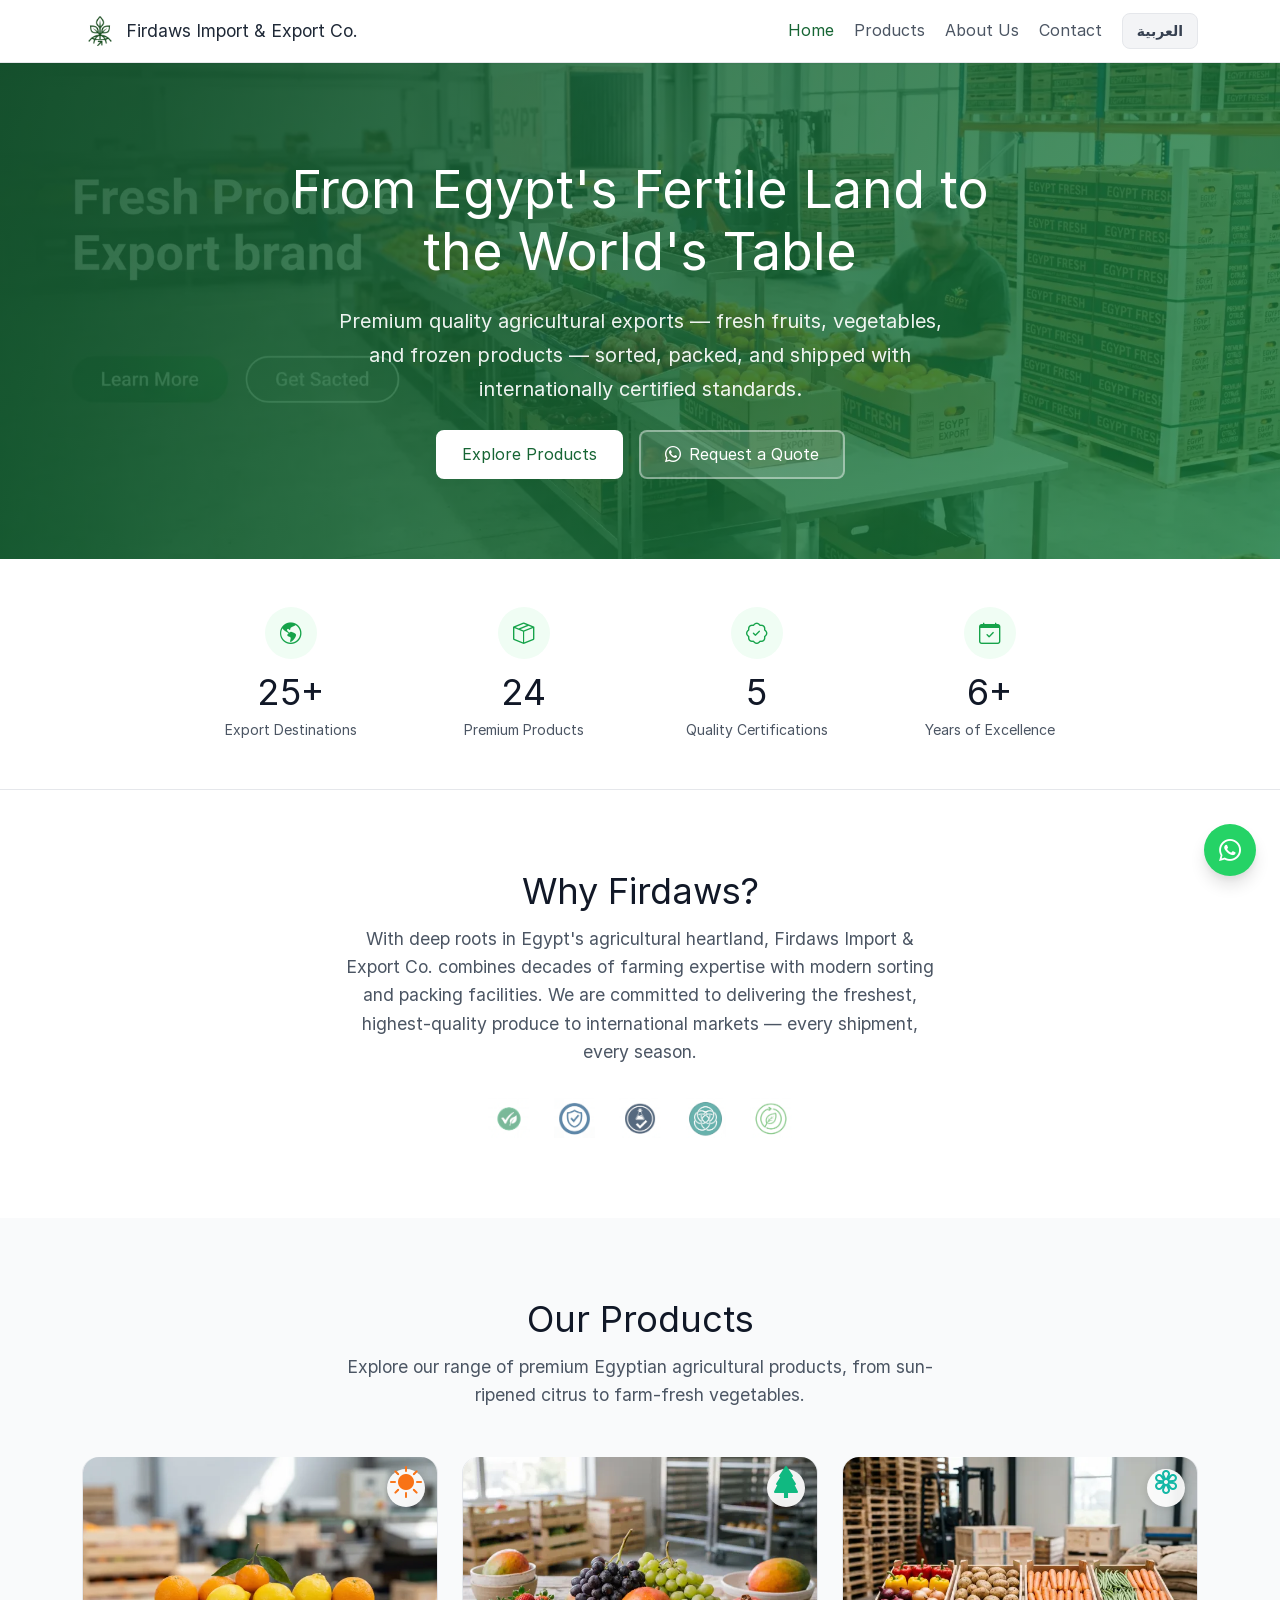
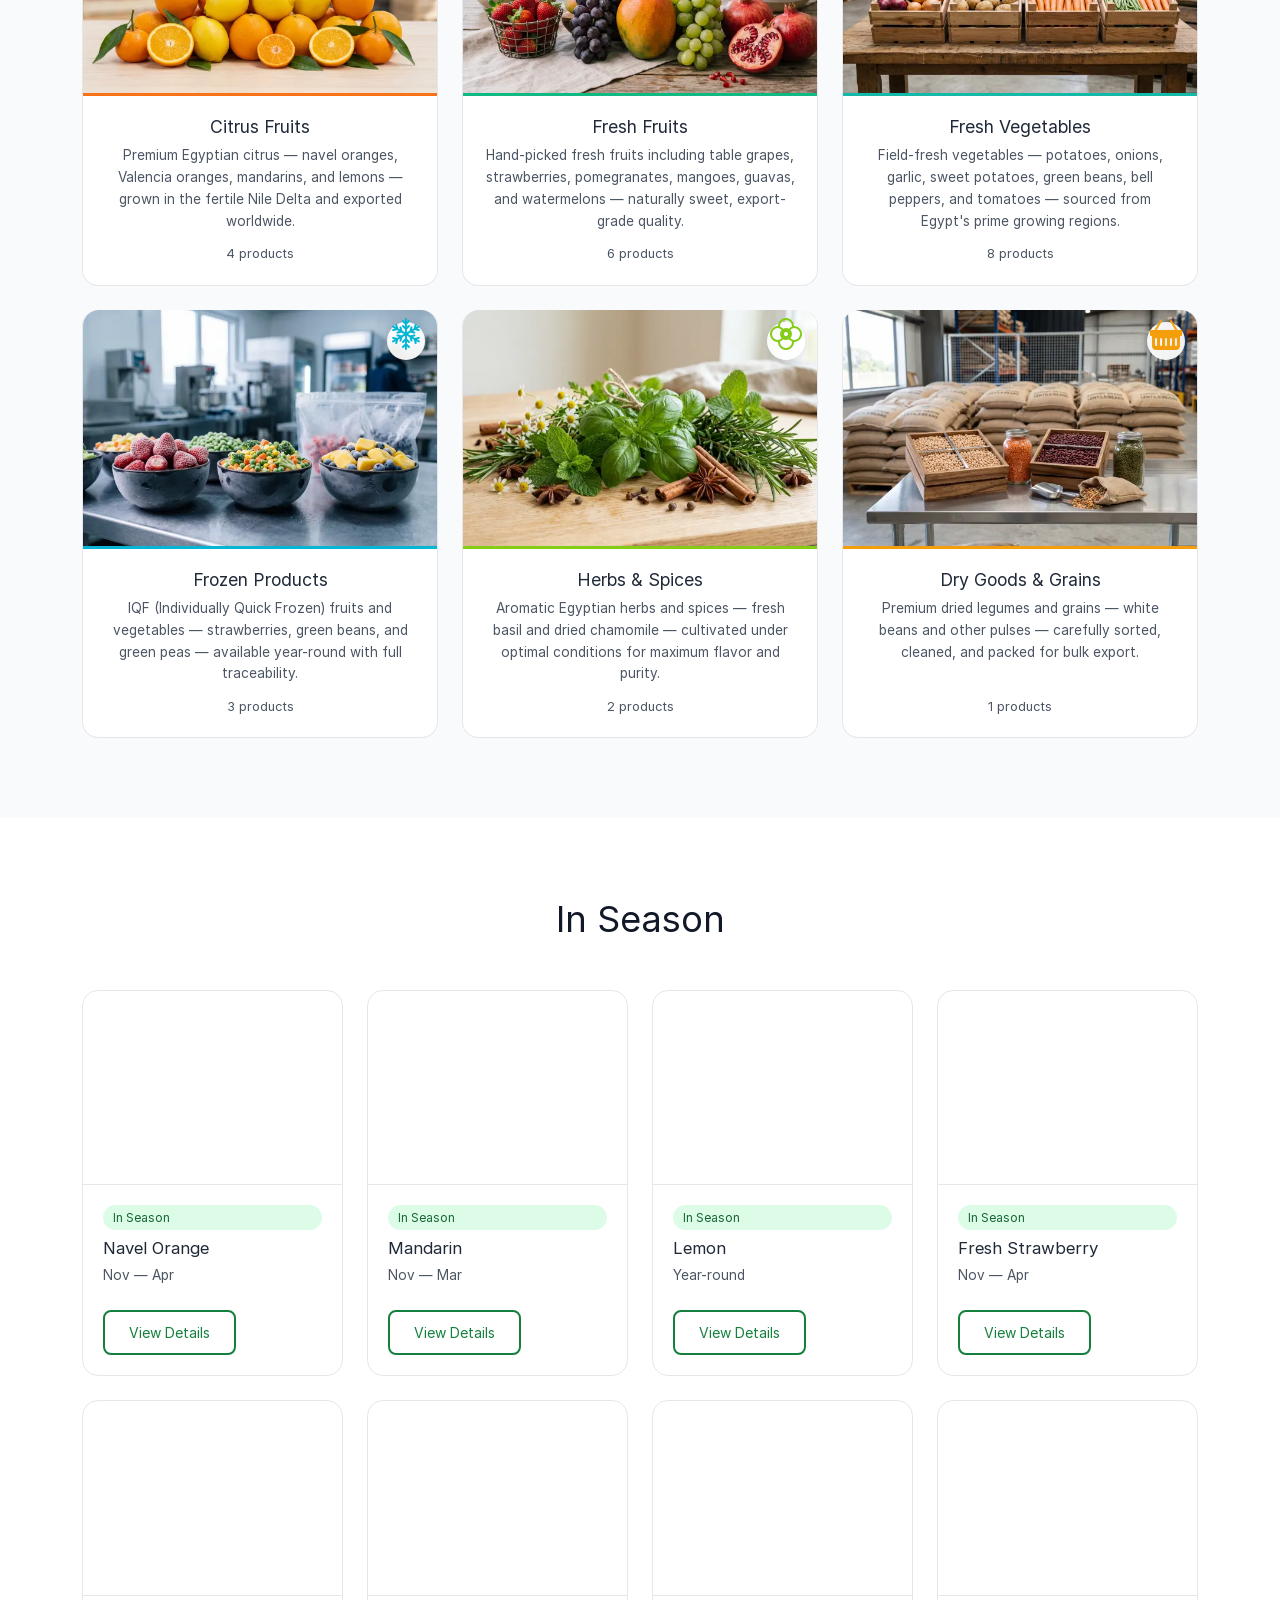
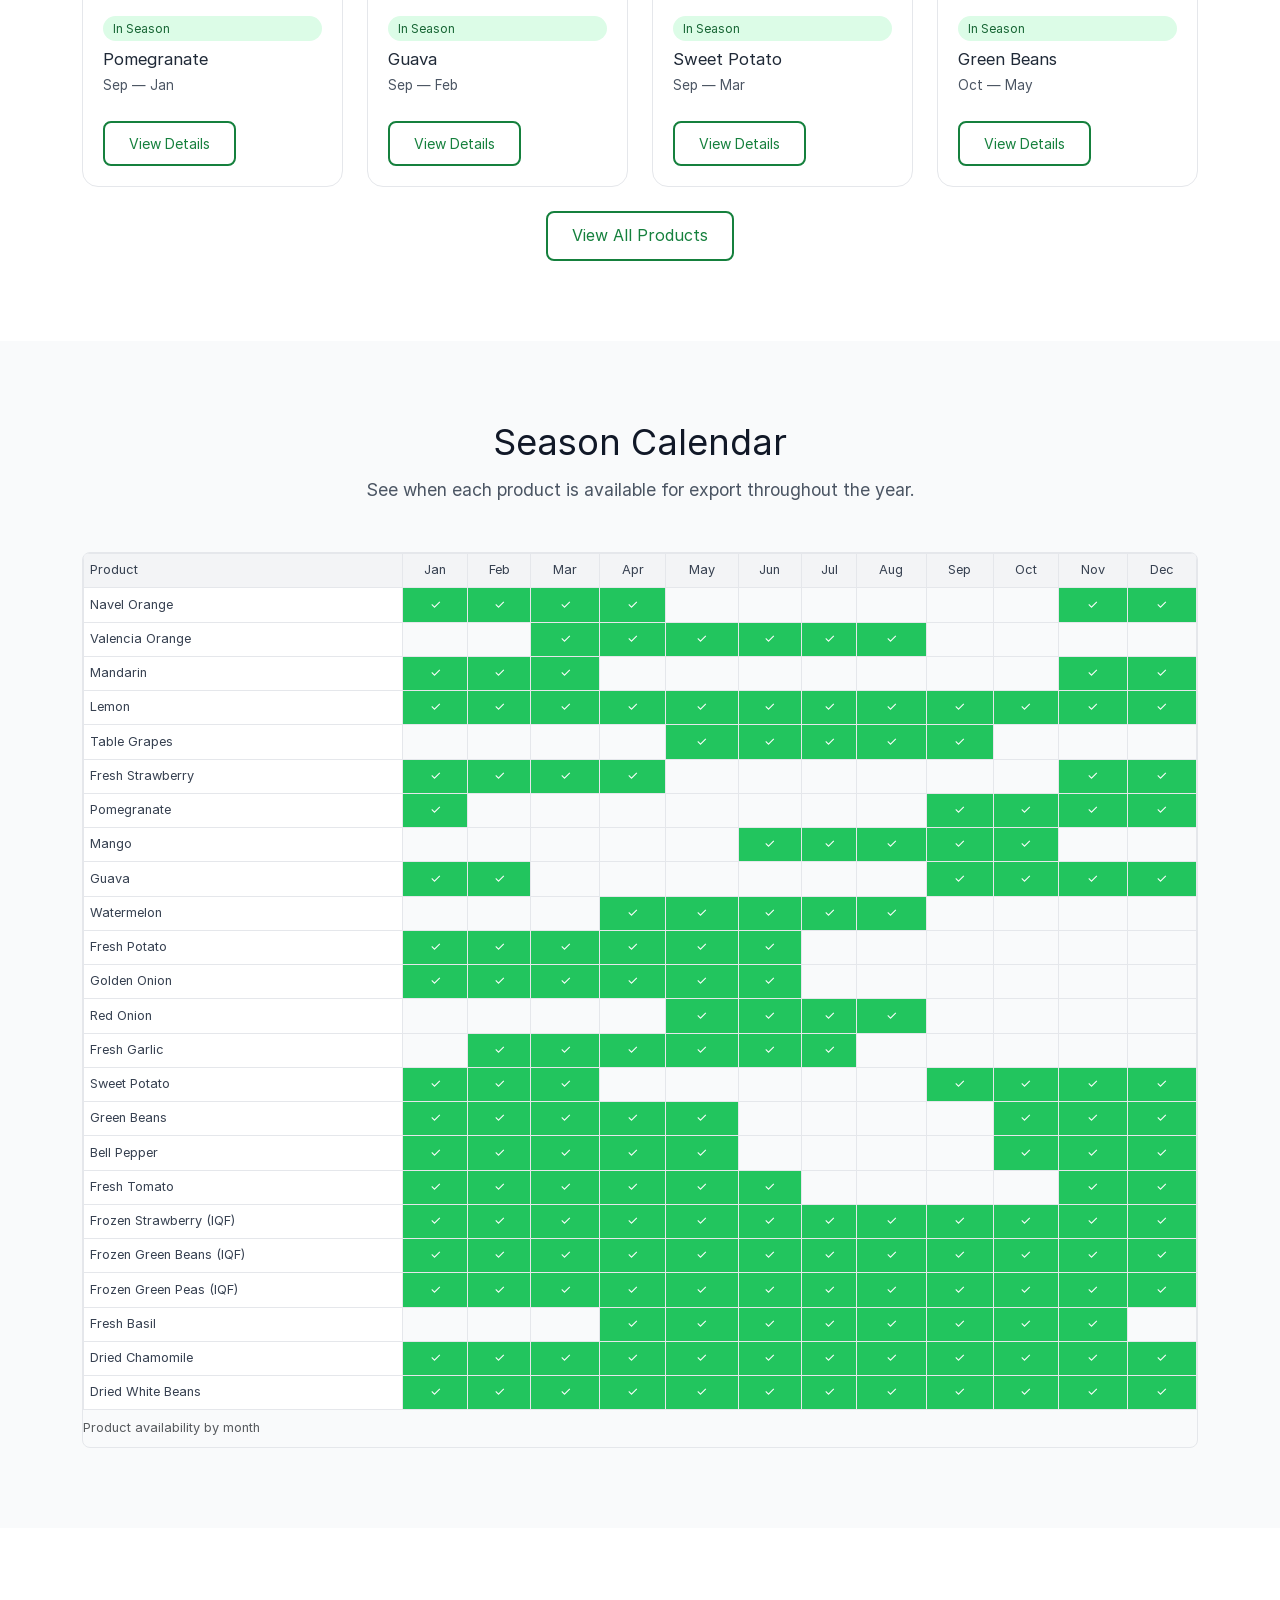
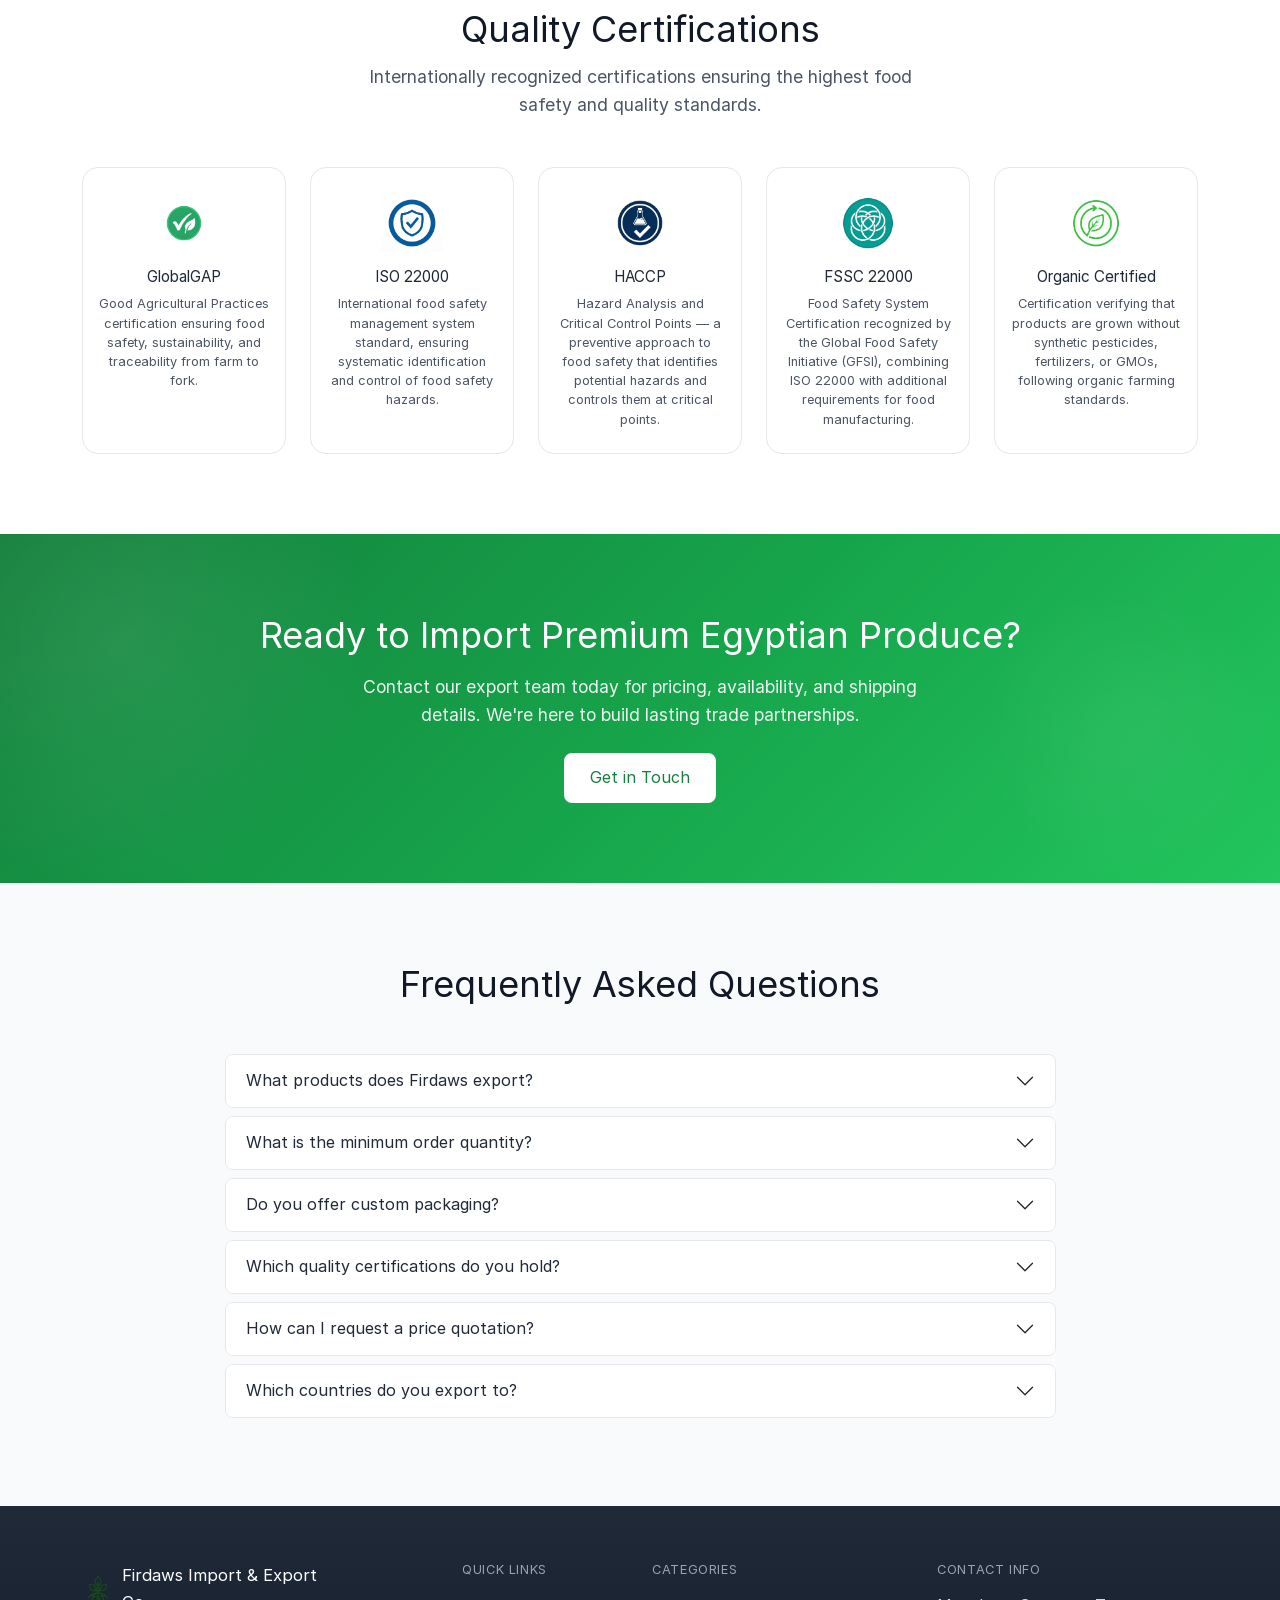
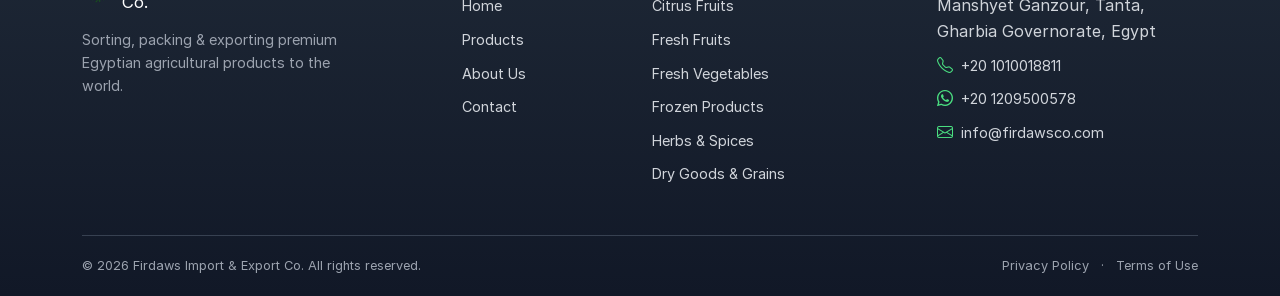
==== commit 002aff59: "Phase 11: Bug Fixes, SEO & UX Polish — (1) BUG FIX: Removed rAF from product-details refreshPage() —" ====
--- a/index.html
+++ b/index.html
@@ -30,7 +30,7 @@
   <!-- hreflang -->
   <link rel="alternate" hreflang="en" id="hreflang-en" href="https://firdawsco.com/">
   <link rel="alternate" hreflang="ar" id="hreflang-ar" href="https://firdawsco.com/">
-  <link rel="alternate" hreflang="x-default" href="https://firdawsco.com/">
+  <link rel="alternate" hreflang="x-default" id="hreflang-x-default" href="https://firdawsco.com/">
 
   <!-- CSP -->
   <meta http-equiv="Content-Security-Policy"
